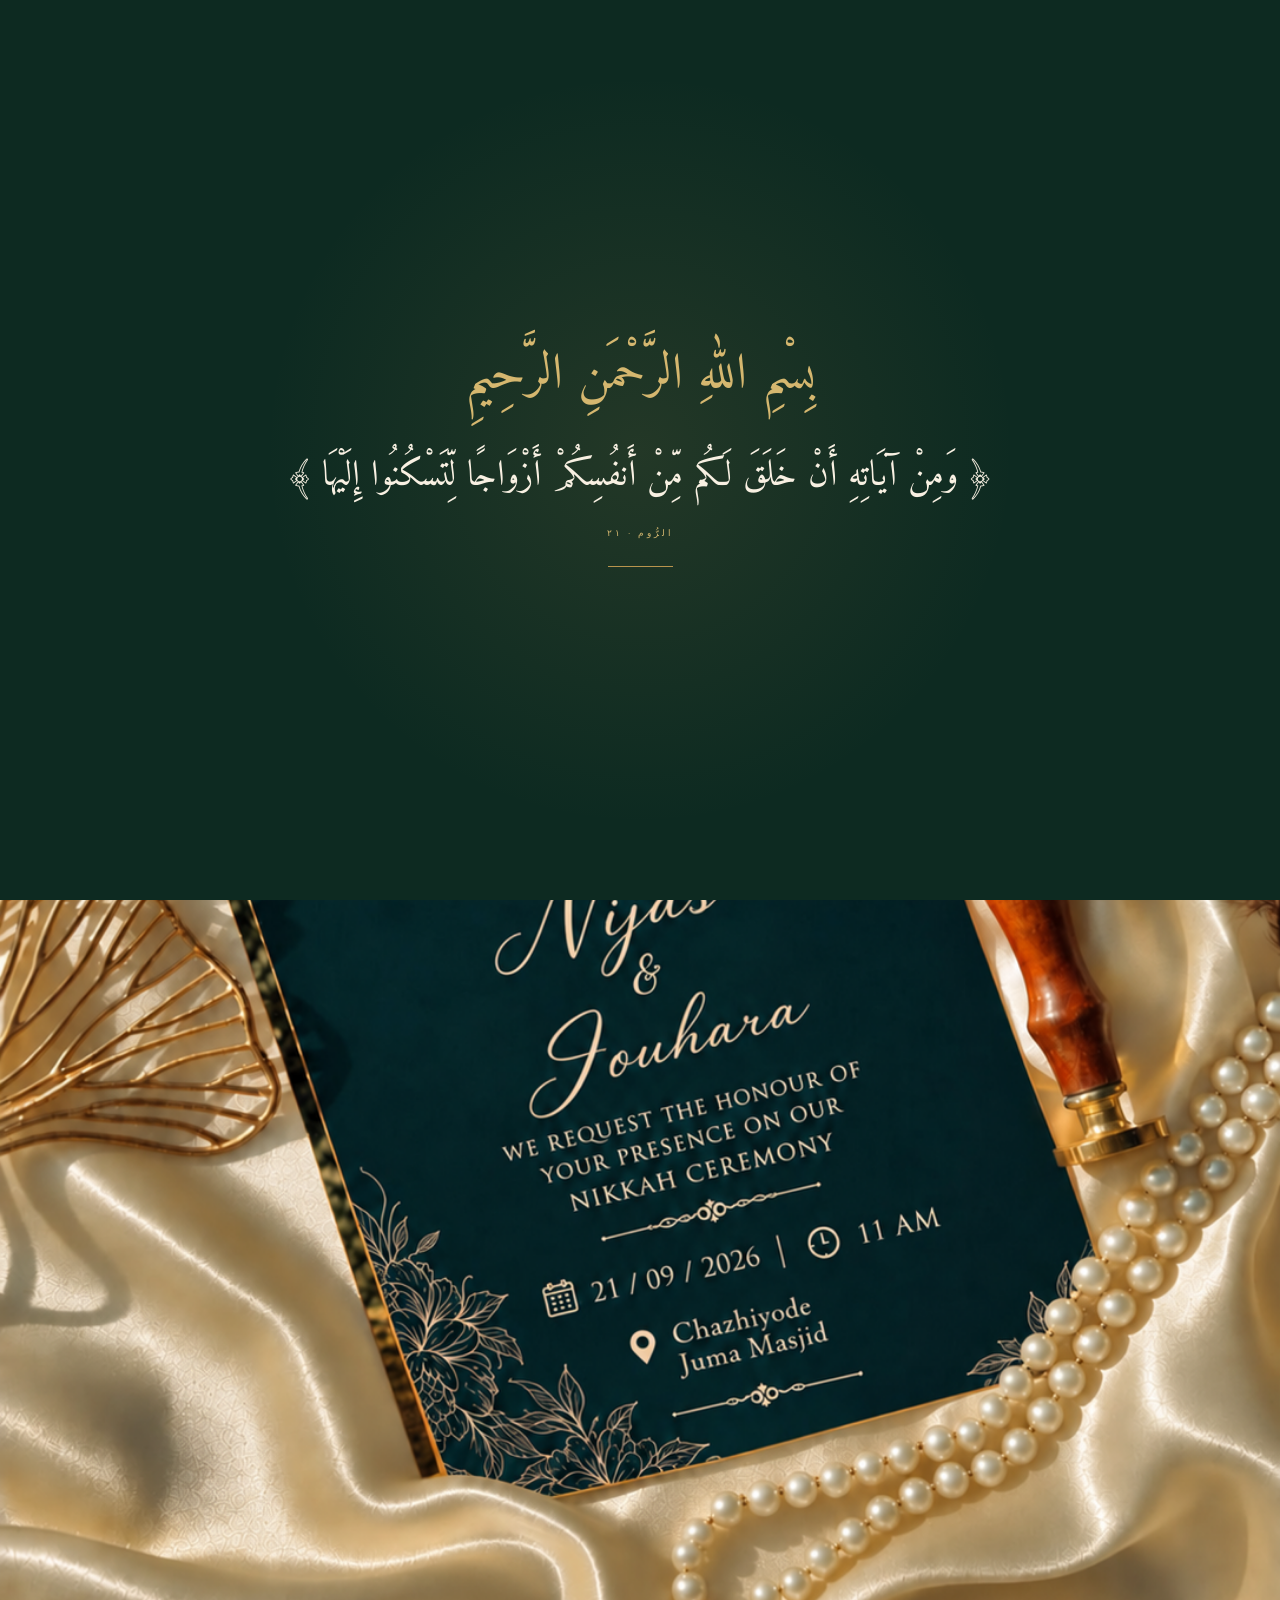
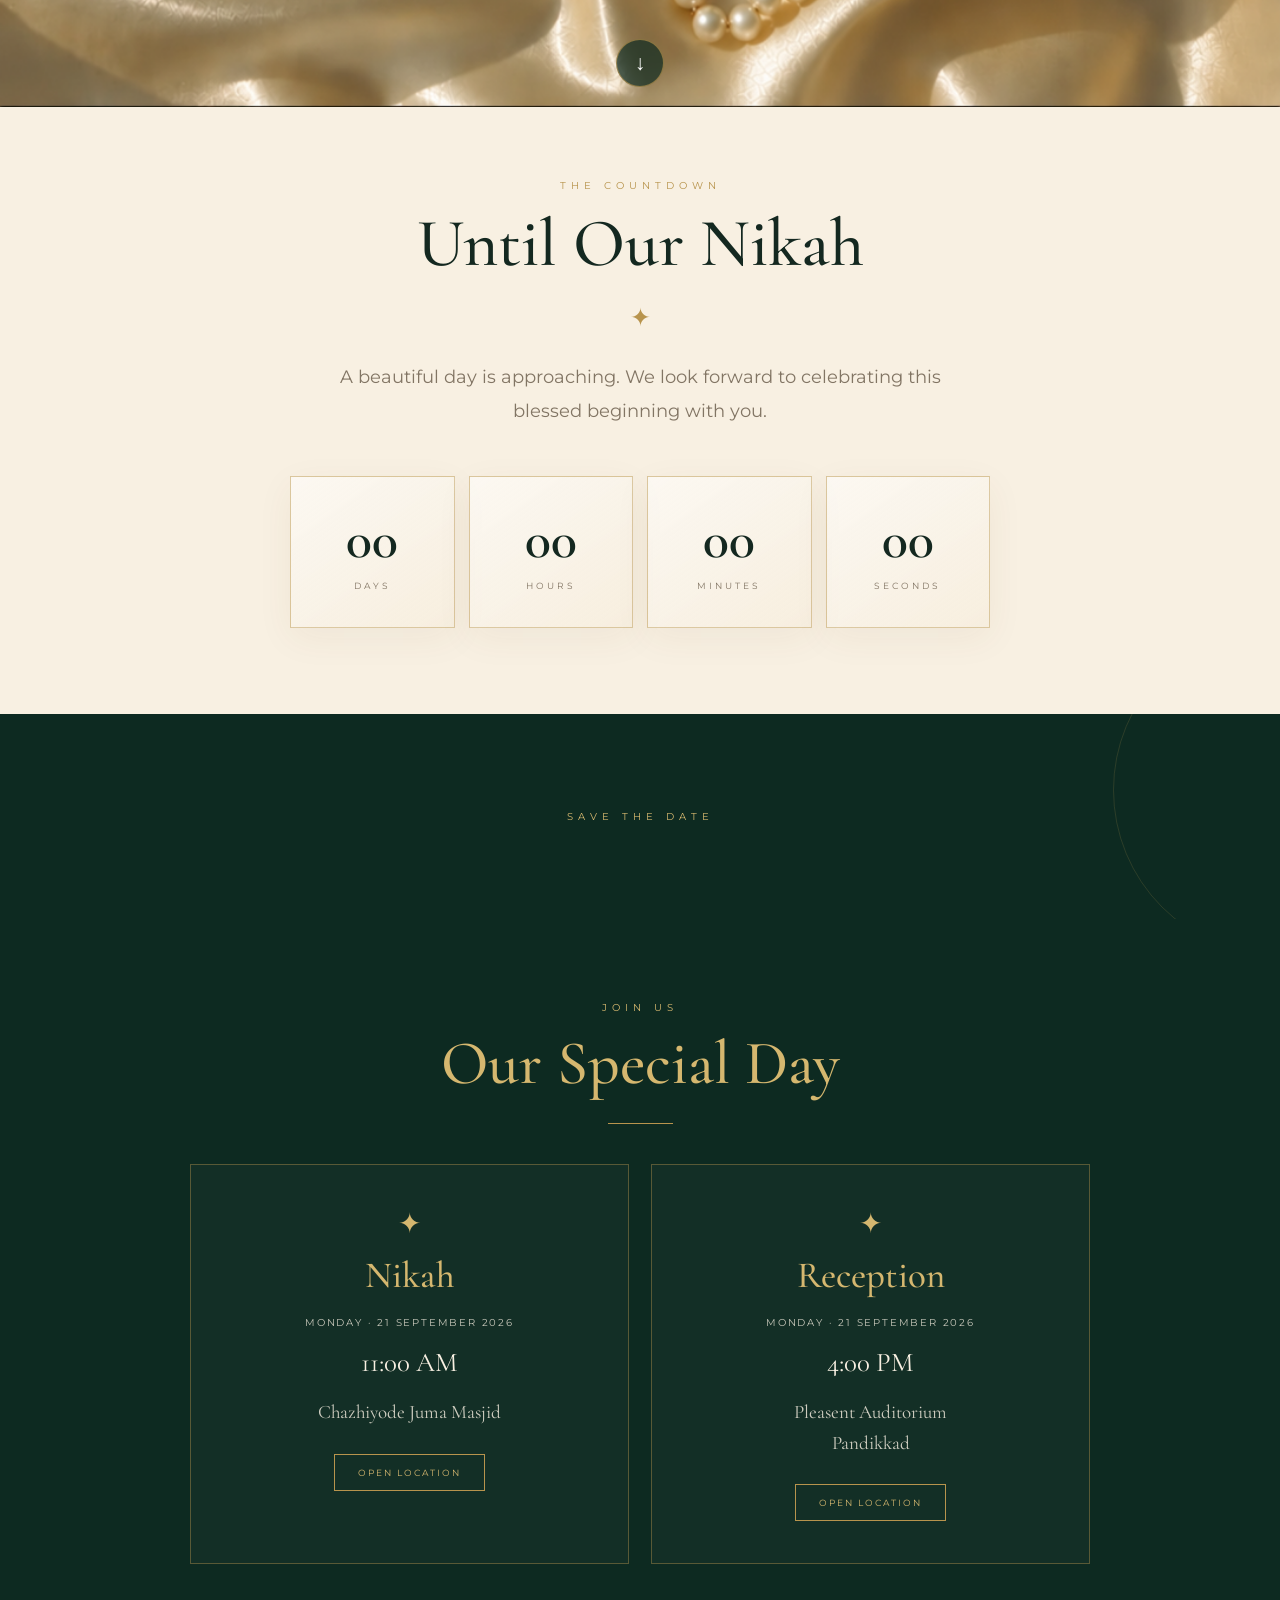
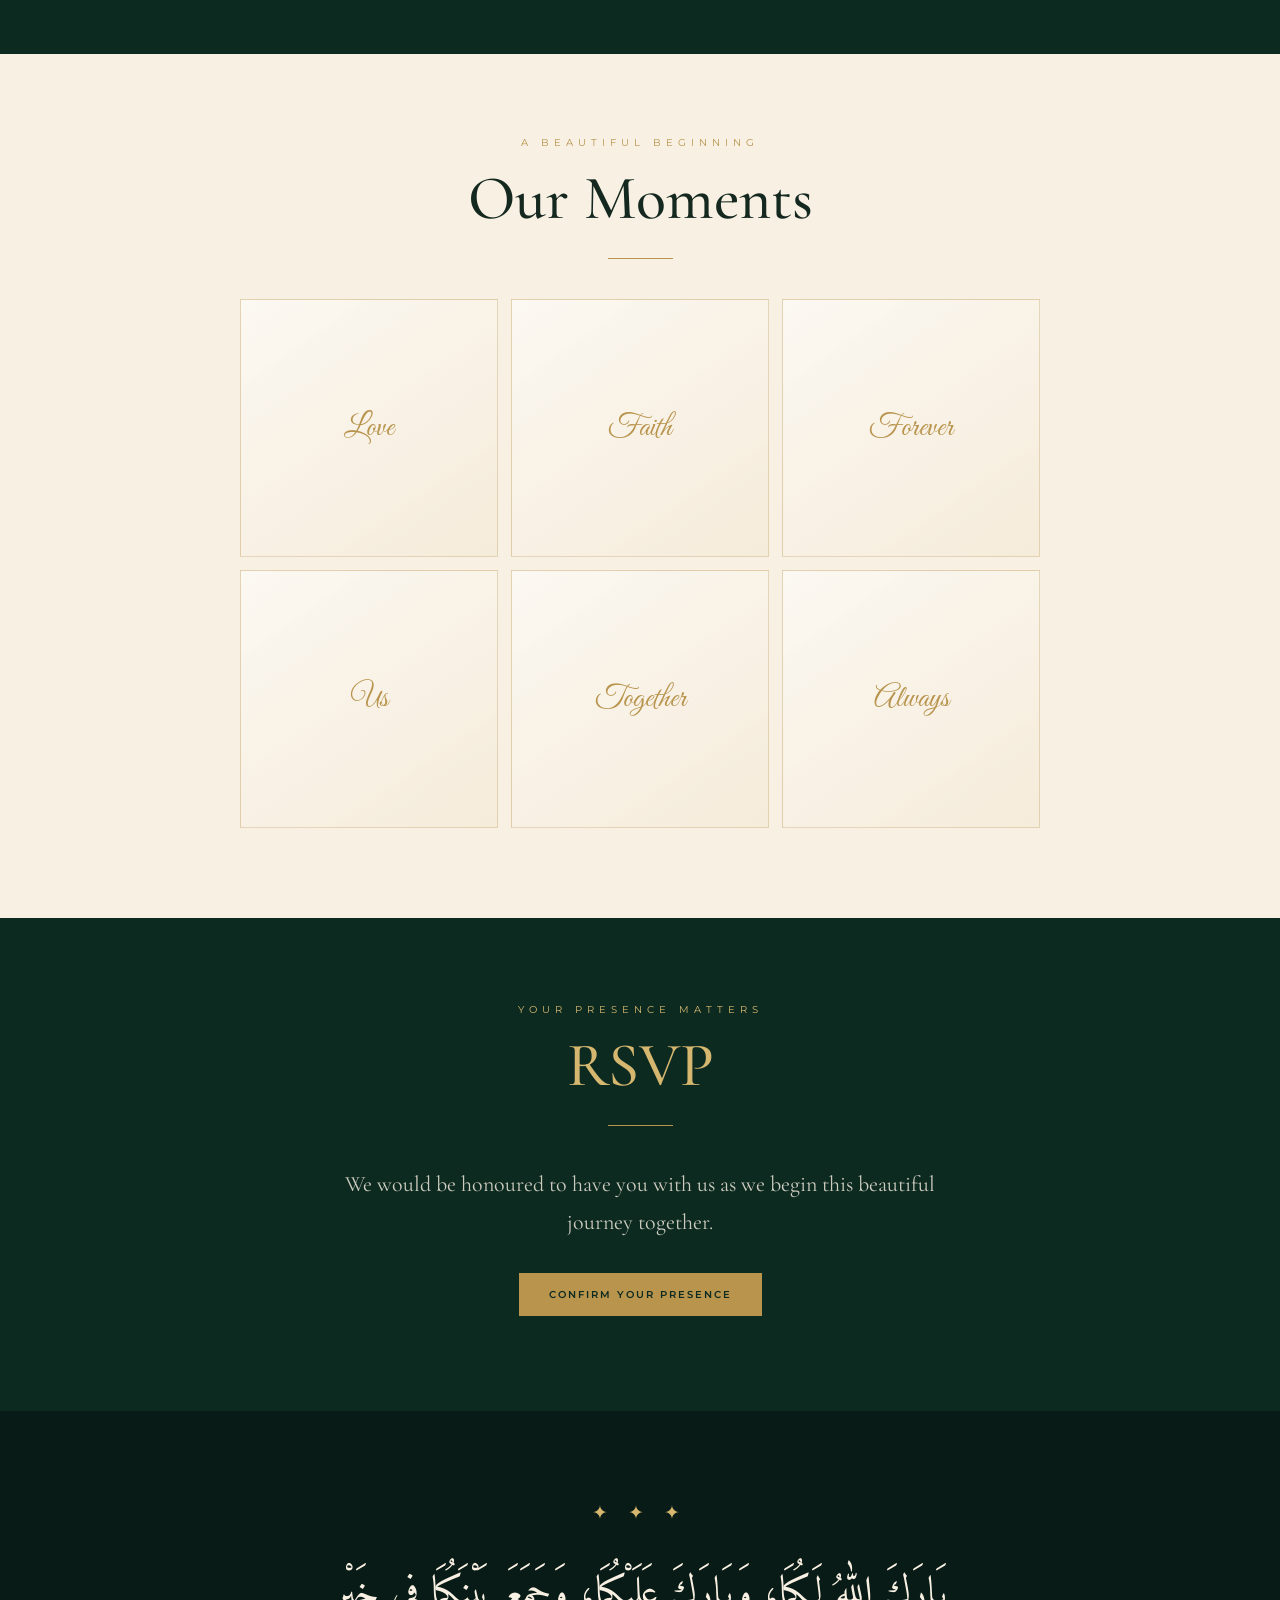
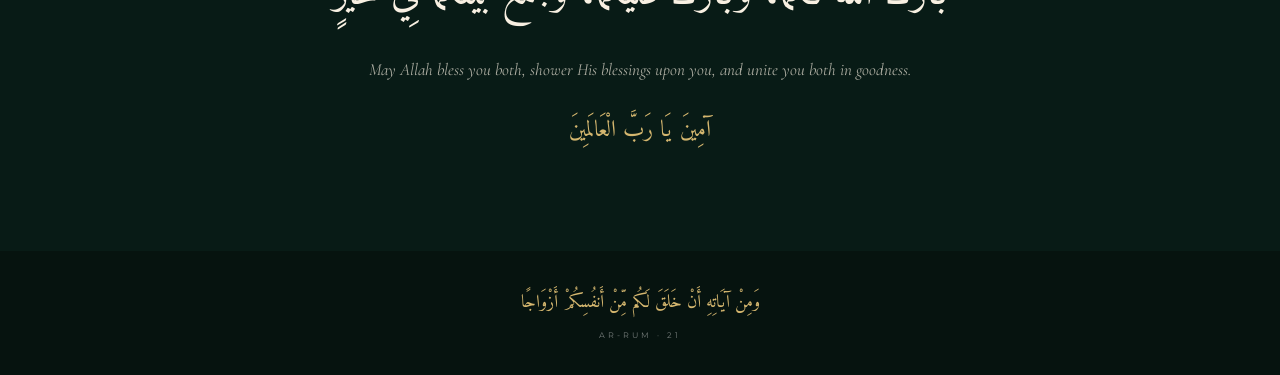
==== index.html @ ffdf39e0 "Decrease minimum width of button in index.html" ====
<!DOCTYPE html>
<html lang="en">
<head>

<meta charset="UTF-8">

<meta name="viewport"
      content="width=device-width, initial-scale=1.0">

<title>Asif Nijas Faizy & Jouhara Fathima</title>

<meta name="theme-color" content="#0d241d">

<link rel="preconnect"
      href="https://fonts.googleapis.com">

<link rel="preconnect"
      href="https://fonts.gstatic.com"
      crossorigin>

<link href="https://fonts.googleapis.com/css2?family=Amiri:wght@400;700&family=Cormorant+Garamond:wght@400;500;600;700&family=Great+Vibes&family=Montserrat:wght@400;500;600&display=swap"
      rel="stylesheet">


<style>

/* =====================================================
   ROOT
===================================================== */

:root{

    --green:#0d2a21;
    --green-dark:#081b16;
    --green-soft:#12352b;

    --cream:#f8f0e2;
    --cream-light:#fbf6ec;

    --gold:#b8944d;
    --gold-light:#d5b76f;
    --gold-pale:#e2cf9e;

    --dark-text:#142820;
    --soft-text:#827564;

}


/* =====================================================
   RESET
===================================================== */

*{
    margin:0;
    padding:0;
    box-sizing:border-box;
}

html{
    scroll-behavior:smooth;
}

body{

    margin:0;

    background:var(--cream);

    color:var(--dark-text);

    font-family:
        "Cormorant Garamond",
        serif;

    overflow-x:hidden;

}


/* =====================================================
   OPENING SCREEN
===================================================== */

.opening{

    position:fixed;

    inset:0;

    z-index:9999;

    display:flex;

    align-items:center;

    justify-content:center;

    text-align:center;

    padding:25px;

    background:

        radial-gradient(
            circle at center,
            rgba(184,148,77,.13),
            transparent 48%
        ),

        var(--green);

    transition:

        opacity 1s ease,
        visibility 1s ease;

}

.opening.hide{

    opacity:0;

    visibility:hidden;

    pointer-events:none;

}

.opening-content{

    width:100%;

    max-width:760px;

    animation:
        openingFade 1.6s ease;

}

.bismillah{

    font-family:"Amiri",serif;

    font-size:
        clamp(27px,7vw,50px);

    line-height:1.7;

    color:var(--gold-light);

    margin-bottom:22px;

    direction:rtl;

}

.opening-ayah{

    font-family:"Amiri",serif;

    font-size:
        clamp(20px,5.2vw,36px);

    line-height:2;

    color:var(--cream);

    direction:rtl;

}

.opening-reference{

    margin-top:14px;

    color:var(--gold-light);

    font-family:"Montserrat",sans-serif;

    font-size:9px;

    letter-spacing:3px;

}

.opening-line{

    width:65px;

    height:1px;

    background:var(--gold);

    margin:28px auto 0;

}

@keyframes openingFade{

    from{

        opacity:0;

        transform:translateY(18px);

    }

    to{

        opacity:1;

        transform:translateY(0);

    }

}


/* =====================================================
   MUSIC BUTTON
===================================================== */

.music-btn{

    position:fixed;

    top:18px;

    right:18px;

    width:52px;

    height:52px;

    border-radius:50%;

    border:

        1px solid
        rgba(184,148,77,.8);

    background:

        rgba(13,42,33,.96);

    color:var(--gold-light);

    z-index:9998;

    font-size:21px;

    cursor:pointer;

    box-shadow:

        0 5px 25px
        rgba(0,0,0,.22);

    backdrop-filter:blur(10px);

    transition:.25s;

}

.music-btn:active{

    transform:scale(.92);

}


/* =====================================================
   HERO
===================================================== */

.hero{

    position:relative;

    width:100%;

    height:auto;

    min-height:0;

    overflow:hidden;

    background:var(--cream);

    line-height:0;

}

.hero-image{

    display:block;

    width:100%;

    height:auto;

    max-width:none;

    object-fit:contain;

    object-position:center;

    margin:0;

    padding:0;

}

.hero-scroll{

    position:absolute;

    left:50%;

    bottom:20px;

    transform:
        translateX(-50%);

    width:48px;

    height:48px;

    border-radius:50%;

    border:
        1px solid
        rgba(184,148,77,.65);

    background:
        rgba(13,42,33,.70);

    color:#fff;

    font-size:21px;

    cursor:pointer;

    z-index:10;

    animation:
        scrollBounce 1.8s infinite;

}

@keyframes scrollBounce{

    0%,100%{

        transform:
            translate(-50%,0);

    }

    50%{

        transform:
            translate(-50%,8px);

    }

}


/* =====================================================
   COMMON SECTION
===================================================== */

.section{

    position:relative;

    text-align:center;

}

.section-inner{

    width:100%;

    max-width:900px;

    margin:auto;

}


/* =====================================================
   COUNTDOWN
===================================================== */

.countdown-section{

    background:var(--cream);

    color:var(--dark-text);

    padding:

        72px 22px
        86px;

}

.countdown-intro{

    max-width:700px;

    margin:auto;

}

.countdown-label{

    font-family:"Montserrat",sans-serif;

    font-size:10px;

    letter-spacing:5px;

    color:var(--gold);

    text-transform:uppercase;

    margin-bottom:18px;

}

.countdown-title{

    font-family:
        "Cormorant Garamond",
        serif;

    font-size:
        clamp(43px,10vw,68px);

    line-height:1;

    font-weight:500;

    color:var(--dark-text);

    margin-bottom:25px;

}

.small-ornament{

    color:var(--gold);

    font-size:25px;

    margin-bottom:27px;

}

.countdown-description{

    max-width:650px;

    margin:

        0 auto 48px;

    color:var(--soft-text);

    font-family:
        "Montserrat",
        sans-serif;

    font-size:
        clamp(14px,3.8vw,18px);

    line-height:1.9;

}


/* =====================================================
   COUNTDOWN BOXES
===================================================== */

.countdown{

    display:grid;

    grid-template-columns:
        repeat(4,1fr);

    gap:14px;

    max-width:720px;

    margin:auto;

}

.time-box{

    min-height:152px;

    display:flex;

    flex-direction:column;

    justify-content:center;

    align-items:center;

    border:
        1px solid
        rgba(184,148,77,.48);

    background:

        linear-gradient(
            145deg,
            rgba(255,255,255,.55),
            rgba(245,235,216,.35)
        );

    box-shadow:

        0 10px 35px
        rgba(95,73,40,.06);

}

.time-number{

    font-family:
        "Cormorant Garamond",
        serif;

    font-size:
        clamp(36px,8vw,54px);

    line-height:1;

    font-weight:600;

    color:var(--dark-text);

}

.time-label{

    margin-top:13px;

    font-family:"Montserrat",sans-serif;

    font-size:9px;

    letter-spacing:3px;

    color:var(--soft-text);

    text-transform:uppercase;

}


/* =====================================================
   SAVE THE DATE TRANSITION
===================================================== */

.save-date{

    min-height:205px;

    padding:75px 25px;

    display:flex;

    align-items:center;

    justify-content:center;

    background:var(--green);

    color:var(--cream);

    position:relative;

    overflow:hidden;

}

.save-date::after{

    content:"";

    position:absolute;

    width:330px;

    height:330px;

    border-radius:50%;

    border:
        1px solid
        rgba(184,148,77,.18);

    right:-165px;

    top:-90px;

}

.save-date-content{

    position:relative;

    z-index:2;

}

.save-date-label{

    font-family:"Montserrat",sans-serif;

    font-size:10px;

    letter-spacing:5px;

    color:var(--gold-light);

}


/* =====================================================
   EVENTS
===================================================== */

.events-section{

    background:var(--green);

    color:var(--cream);

    padding:

        82px 20px
        90px;

}

.section-label{

    font-family:"Montserrat",sans-serif;

    font-size:10px;

    letter-spacing:5px;

    color:var(--gold-light);

    text-transform:uppercase;

    margin-bottom:16px;

}

.section-title{

    font-family:
        "Cormorant Garamond",
        serif;

    font-size:
        clamp(40px,9vw,62px);

    font-weight:500;

    color:var(--gold-light);

    line-height:1.1;

}

.gold-line{

    width:65px;

    height:1px;

    background:var(--gold);

    margin:

        25px auto
        40px;

}


/* =====================================================
   EVENT GRID
===================================================== */

.events{

    display:grid;

    grid-template-columns:
        repeat(2,1fr);

    gap:22px;

    max-width:900px;

    margin:auto;

}

.event-card{

    padding:

        42px 25px;

    border:
        1px solid
        rgba(184,148,77,.42);

    background:
        rgba(255,255,255,.025);

}

.event-symbol{

    color:var(--gold-light);

    font-size:28px;

    margin-bottom:12px;

}

.event-title{

    font-family:
        "Cormorant Garamond",
        serif;

    font-size:37px;

    font-weight:500;

    color:var(--gold-light);

    margin-bottom:18px;

}

.event-date{

    font-family:"Montserrat",sans-serif;

    font-size:10px;

    letter-spacing:1.8px;

    text-transform:uppercase;

    color:var(--cream);

    opacity:.78;

    margin-bottom:17px;

}

.event-time{

    font-size:27px;

    margin-bottom:18px;

    color:var(--cream);

}

.event-place{

    font-size:19px;

    line-height:1.6;

    color:var(--cream);

    opacity:.82;

}

.map-btn{

    display:inline-block;

    margin-top:26px;

    padding:

        12px 23px;

    border:
        1px solid
        var(--gold);

    color:var(--gold-light);

    text-decoration:none;

    font-family:"Montserrat",sans-serif;

    font-size:9px;

    letter-spacing:2px;

    text-transform:uppercase;

    transition:.3s;

}

.map-btn:hover{

    background:var(--gold);

    color:var(--green);

}


/* =====================================================
   MOMENTS
===================================================== */

.moments-section{

    background:var(--cream);

    color:var(--dark-text);

    padding:

        82px 20px
        90px;

}

.moments-section .section-label{

    color:var(--gold);

}

.moments-section .section-title{

    color:var(--dark-text);

}

.moment-grid{

    display:grid;

    grid-template-columns:
        repeat(3,1fr);

    gap:13px;

    max-width:800px;

    margin:auto;

}

.moment{

    aspect-ratio:1/1;

    display:flex;

    align-items:center;

    justify-content:center;

    border:
        1px solid
        rgba(184,148,77,.35);

    background:

        linear-gradient(
            145deg,
            rgba(255,255,255,.55),
            rgba(239,224,199,.3)
        );

}

.moment span{

    font-family:
        "Great Vibes",
        cursive;

    font-size:31px;

    color:var(--gold);

}


/* =====================================================
   RSVP
===================================================== */

.rsvp-section{

    background:var(--green);

    color:var(--cream);

    padding:

        85px 20px
        95px;

}

.rsvp-text{

    max-width:650px;

    margin:

        0 auto 32px;

    font-size:22px;

    line-height:1.7;

    opacity:.82;

}

.whatsapp-btn{

    display:inline-block;

    padding:

        15px 30px;

    background:var(--gold);

    color:var(--green);

    text-decoration:none;

    font-family:"Montserrat",sans-serif;

    font-size:10px;

    font-weight:600;

    letter-spacing:2px;

    text-transform:uppercase;

    transition:.3s;

}

.whatsapp-btn:hover{

    background:var(--gold-light);

}


/* =====================================================
   FINAL DUA
===================================================== */

.dua-section{

    background:var(--green-dark);

    padding:

        90px 20px
        100px;

    text-align:center;

    color:var(--cream);

}

.dua-ornament{

    color:var(--gold-light);

    font-size:19px;

    letter-spacing:8px;

    margin-bottom:30px;

}

.dua{

    max-width:900px;

    margin:auto;

    direction:rtl;

    font-family:"Amiri",serif;

    font-size:
        clamp(24px,6vw,40px);

    line-height:2;

    color:var(--cream);

}

.dua-meaning{

    max-width:650px;

    margin:

        22px auto 0;

    font-size:17px;

    line-height:1.7;

    opacity:.68;

    font-style:italic;

}

.amin{

    margin-top:25px;

    direction:rtl;

    font-family:"Amiri",serif;

    font-size:23px;

    color:var(--gold-light);

}


/* =====================================================
   FOOTER
===================================================== */

footer{

    background:#06130f;

    padding:35px 20px;

    text-align:center;

}

.footer-ayah{

    direction:rtl;

    font-family:"Amiri",serif;

    font-size:18px;

    line-height:1.9;

    color:var(--gold-light);

}

.footer-reference{

    margin-top:10px;

    font-family:"Montserrat",sans-serif;

    font-size:8px;

    letter-spacing:3px;

    color:rgba(255,255,255,.45);

}


/* =====================================================
   REVEAL
===================================================== */

.reveal{

    opacity:0;

    transform:
        translateY(25px);

    transition:

        opacity .9s ease,
        transform .9s ease;

}

.reveal.show{

    opacity:1;

    transform:
        translateY(0);

}



/* SETTINGS PANEL */
.settings-open-btn{position:fixed;right:18px;bottom:22px;width:58px;height:58px;border-radius:50%;border:1px solid var(--gold-light);background:var(--gold);color:var(--green-dark);z-index:9997;font-size:25px;cursor:pointer;box-shadow:0 8px 30px rgba(0,0,0,.28);transition:.25s ease}.settings-open-btn:active{transform:scale(.92)}
.settings-backdrop{position:fixed;inset:0;z-index:9990;background:rgba(0,0,0,.48);opacity:0;visibility:hidden;transition:.35s ease;backdrop-filter:blur(3px)}.settings-backdrop.show{opacity:1;visibility:visible}
.settings-panel{position:fixed;left:50%;bottom:20px;transform:translate(-50%,30px);width:min(520px,calc(100% - 28px));max-height:calc(100vh - 40px);overflow:auto;z-index:9996;padding:28px 24px 22px;border:1px solid rgba(184,148,77,.65);border-radius:28px;background:rgba(18,24,21,.96);color:var(--cream);box-shadow:0 20px 70px rgba(0,0,0,.42);opacity:0;visibility:hidden;transition:.35s ease;backdrop-filter:blur(18px)}.settings-panel.show{opacity:1;visibility:visible;transform:translate(-50%,0)}
.settings-top{display:flex;align-items:center;justify-content:space-between;margin-bottom:22px}.settings-heading{font-family:"Cormorant Garamond",serif;font-size:30px;color:var(--gold-light)}.settings-close{width:38px;height:38px;border-radius:50%;border:1px solid rgba(184,148,77,.55);background:transparent;color:var(--gold-light);font-size:22px;cursor:pointer}.settings-group{margin-top:20px}.settings-label{display:flex;align-items:center;gap:9px;font-family:"Montserrat",sans-serif;font-size:10px;letter-spacing:3px;text-transform:uppercase;color:var(--gold-light);margin-bottom:12px}.settings-options{display:grid;grid-template-columns:repeat(3,1fr);gap:9px}.settings-option{min-height:48px;border:1px solid rgba(255,255,255,.17);border-radius:14px;background:rgba(255,255,255,.045);color:var(--cream);font-family:"Montserrat",sans-serif;font-size:11px;cursor:pointer;transition:.25s ease}.settings-option.active{background:var(--gold);color:var(--green-dark);border-color:var(--gold-light)}.music-row{display:flex;align-items:center;gap:12px}.music-control{width:52px;height:48px;flex:0 0 52px;border:1px solid rgba(184,148,77,.65);border-radius:14px;background:var(--gold);color:var(--green-dark);font-size:18px;cursor:pointer}.volume-control{width:100%;accent-color:var(--gold)}.settings-footer{margin-top:23px;padding-top:18px;border-top:1px solid rgba(184,148,77,.25);text-align:center;color:var(--gold-pale);font-family:"Montserrat",sans-serif;font-size:9px;letter-spacing:2.5px}.settings-footer span{font-size:15px;margin-right:6px}
/* TOUCH BAARAKALLAH */
/* TOUCH BAARAKALLAH */
.touch-blessing{
    position:fixed;
    left:50%;
    top:50%;
    z-index:10000;
    pointer-events:none;

    display:flex;
    align-items:center;
    justify-content:center;
    gap:5px;

    min-width:120px;
    height:40px;
    padding:0 18px;

    border:1px solid rgba(184,148,77,.65);
    border-radius:40px;

    background:rgba(45,45,43,.88);

    color:#eee8d8;

    font-family:"Cormorant Garamond",serif;
    font-size:clamp(12px,3vw,17px);
    font-weight:500;
    font-style:italic;
    letter-spacing:.2px;
    line-height:1;

    box-shadow:
        0 8px 28px rgba(0,0,0,.28),
        inset 0 1px 0 rgba(255,255,255,.06),
        0 0 12px rgba(213,183,111,.10);

    text-shadow:
        0 0 7px rgba(213,183,111,.28),
        0 0 18px rgba(213,183,111,.12);

    opacity:0;
    transform:translate(-50%,-50%) scale(.88);
    white-space:nowrap;
}

.touch-blessing.show{
    animation:baarakallahElegant 1.65s ease-out forwards;
}

@keyframes baarakallahElegant{

    0%{
        opacity:0;
        transform:translate(-50%,-50%) scale(.88);
    }

    15%{
        opacity:1;
        transform:translate(-50%,-50%) scale(1);
    }

    70%{
        opacity:1;
        transform:translate(-50%,-51%) scale(1);
    }

    100%{
        opacity:0;
        transform:translate(-50%,-54%) scale(1.015);
    }
}


/* Reference-style floating hearts and sparkles */
.touch-heart{
    position:fixed;
    z-index:9999;
    pointer-events:none;

    font-family:Georgia,serif;
    font-weight:normal;

    opacity:0;

    animation:touchHeartFloat 1.5s ease-out forwards;
}

.touch-heart.gold{
    color:#d6b76f;
    text-shadow:0 0 8px rgba(213,183,111,.30);
}

.touch-heart.green{
    color:#6fae9b;
    text-shadow:0 0 8px rgba(111,174,155,.25);
}

.touch-heart.heart{
    font-size:23px;
}

.touch-heart.sparkle{
    font-size:20px;
}

.touch-heart.small{
    font-size:14px;
}

@keyframes touchHeartFloat{

    0%{
        opacity:0;
        transform:
            translate(-50%,-50%)
            scale(.45)
            rotate(0deg);
    }

    18%{
        opacity:.95;
        transform:
            translate(-50%,-50%)
            scale(1);
    }

    65%{
        opacity:.85;
    }

    100%{
        opacity:0;
        transform:
            translate(
                calc(-50% + var(--drift-x)),
                calc(-50% + var(--drift-y))
            )
            scale(.82)
            rotate(var(--rotate));
    }
}
/* =====================================================
   MOBILE
===================================================== */

@media(max-width:650px){

    .countdown-section{

        padding:

            58px 18px
            68px;

    }

    .countdown-description{

        margin-bottom:38px;

    }

    .countdown{

        grid-template-columns:
            repeat(2,1fr);

        gap:12px;

        max-width:420px;

    }

    .time-box{

        min-height:135px;

    }

    .save-date{

        min-height:180px;

        padding:60px 20px;

    }

    .events{

        grid-template-columns:1fr;

        max-width:500px;

    }

    .event-card{

        padding:35px 18px;

    }

    .moment-grid{

        grid-template-columns:
            repeat(2,1fr);

    }

}


/* =====================================================
   VERY SMALL SCREEN
===================================================== */

@media(max-width:370px){

    .countdown{

        gap:8px;

    }

    .time-box{

        min-height:125px;

    }

    .time-number{

        font-size:38px;

    }

    .time-label{

        font-size:8px;

        letter-spacing:2px;

    }

}


/* =====================================================
   REDUCED MOTION
===================================================== */

@media(prefers-reduced-motion:reduce){

    *{

        animation-duration:.01ms !important;

        animation-iteration-count:1 !important;

        scroll-behavior:auto !important;

        transition-duration:.01ms !important;

    }

}

</style>

</head>


<body>


<!-- =====================================================
     OPENING
===================================================== -->

<div class="opening" id="opening">

    <div class="opening-content">

        <div class="bismillah">

            بِسْمِ اللهِ الرَّحْمَنِ الرَّحِيمِ

        </div>


        <div class="opening-ayah">

            ﴿ وَمِنْ آيَاتِهِ أَنْ خَلَقَ لَكُم مِّنْ أَنفُسِكُمْ
            أَزْوَاجًا لِّتَسْكُنُوا إِلَيْهَا ﴾

        </div>


        <div class="opening-reference">

            الرُّوم · ٢١

        </div>


        <div class="opening-line"></div>

    </div>

</div>


<!-- =====================================================
     MUSIC
===================================================== -->

<audio
    id="weddingMusic"
    loop
    preload="auto">

    <source
        src="weddingmusic.mp3"
        type="audio/mpeg">

</audio>


<button
    class="music-btn"
    id="musicBtn"
    aria-label="Music">

    ♪

</button>


<!-- =====================================================
     HERO
===================================================== -->

<section
    class="hero"
    id="home">

    <img
        class="hero-image"
        src="weddinghero.webp"
        alt="Wedding Invitation"
        loading="eager"
        decoding="async"
    >


    <button
        class="hero-scroll"
        id="heroScroll"
        aria-label="Scroll down">

        ↓

    </button>

</section>


<!-- =====================================================
     COUNTDOWN
===================================================== -->

<section
    class="section countdown-section">

    <div class="section-inner countdown-intro reveal">


        <div class="countdown-label" data-i18n="countdownLabel">

            THE COUNTDOWN

        </div>


        <h1 class="countdown-title" data-i18n="countdownTitle">

            Until Our Nikah

        </h1>


        <div class="small-ornament">

            ✦

        </div>


        <p class="countdown-description" data-i18n="countdownDescription">

            A beautiful day is approaching.
            We look forward to celebrating this
            blessed beginning with you.

        </p>


        <div class="countdown">


            <div class="time-box">

                <span
                    class="time-number"
                    id="days">

                    00

                </span>

                <span class="time-label">

                    Days

                </span>

            </div>


            <div class="time-box">

                <span
                    class="time-number"
                    id="hours">

                    00

                </span>

                <span class="time-label">

                    Hours

                </span>

            </div>


            <div class="time-box">

                <span
                    class="time-number"
                    id="minutes">

                    00

                </span>

                <span class="time-label">

                    Minutes

                </span>

            </div>


            <div class="time-box">

                <span
                    class="time-number"
                    id="seconds">

                    00

                </span>

                <span class="time-label">

                    Seconds

                </span>

            </div>


        </div>

    </div>

</section>


<!-- =====================================================
     SAVE THE DATE
===================================================== -->

<section class="save-date">

    <div class="save-date-content reveal">

        <div class="save-date-label">

            SAVE THE DATE

        </div>

    </div>

</section>


<!-- =====================================================
     EVENTS
===================================================== -->

<section
    class="section events-section">

    <div class="section-inner">


        <div class="reveal">

            <div class="section-label" data-i18n="joinUs">

                JOIN US

            </div>


            <h2 class="section-title" data-i18n="specialDay">

                Our Special Day

            </h2>


            <div class="gold-line"></div>

        </div>


        <div class="events">


            <!-- NIKAH -->

            <div class="event-card reveal">

                <div class="event-symbol">

                    ✦

                </div>


                <h3 class="event-title" data-i18n="nikah">

                    Nikah

                </h3>


                <div class="event-date" data-i18n="eventDate">

                    Monday · 21 September 2026

                </div>


                <div class="event-time" data-i18n="nikahTime">

                    11:00 AM

                </div>


                <div class="event-place" data-i18n="nikahPlace">

                    Chazhiyode Juma Masjid

                </div>


                <a
                    class="map-btn"
                    href="https://maps.app.goo.gl/yzJwYugfeQbWYxUu7?g_st=ac"
                    target="_blank"
                    rel="noopener">

                    <span data-i18n="openLocation">Open Location</span>

                </a>

            </div>


            <!-- RECEPTION -->

            <div class="event-card reveal">

                <div class="event-symbol">

                    ✦

                </div>


                <h3 class="event-title" data-i18n="reception">

                    Reception

                </h3>


                <div class="event-date" data-i18n="eventDate">

                    Monday · 21 September 2026

                </div>


                <div class="event-time" data-i18n="receptionTime">

                    4:00 PM

                </div>


                <div class="event-place" data-i18n="receptionPlace">

                    Pleasent Auditorium<br>
                    Pandikkad

                </div>


                <a
                    class="map-btn"
                    href="https://www.google.com/maps/search/?api=1&query=Pleasent%20Auditorium%20Pandikkad"
                    target="_blank"
                    rel="noopener">

                    <span data-i18n="openLocation">Open Location</span>

                </a>

            </div>


        </div>

    </div>

</section>


<!-- =====================================================
     OUR MOMENTS
===================================================== -->

<section
    class="section moments-section">

    <div class="section-inner moments-content reveal">


        <div class="section-label" data-i18n="beautifulBeginning">

            A BEAUTIFUL BEGINNING

        </div>


        <h2 class="section-title" data-i18n="ourMoments">

            Our Moments

        </h2>


        <div class="gold-line"></div>


        <div class="moment-grid">


            <div class="moment">

                <span>

                    Love

                </span>

            </div>


            <div class="moment">

                <span>

                    Faith

                </span>

            </div>


            <div class="moment">

                <span>

                    Forever

                </span>

            </div>


            <div class="moment">

                <span>

                    Us

                </span>

            </div>


            <div class="moment">

                <span>

                    Together

                </span>

            </div>


            <div class="moment">

                <span>

                    Always

                </span>

            </div>


        </div>

    </div>

</section>


<!-- =====================================================
     RSVP
===================================================== -->

<section
    class="section rsvp-section">

    <div class="section-inner rsvp-content reveal">


        <div class="section-label" data-i18n="presenceMatters">

            YOUR PRESENCE MATTERS

        </div>


        <h2 class="section-title">

            RSVP

        </h2>


        <div class="gold-line"></div>


        <p class="rsvp-text">

            We would be honoured to have you with us
            as we begin this beautiful journey together.

        </p>


        <a
            class="whatsapp-btn"
            href="https://wa.me/919745556452?text=Assalamu%20Alaikum%2C%20I%20would%20like%20to%20confirm%20my%20presence%20at%20the%20Nikah%20of%20Asif%20Nijas%20Faizy%20%26%20Jouhara%20Fathima."
            target="_blank"
            rel="noopener">

            <span data-i18n="confirmPresence">Confirm Your Presence</span>

        </a>


    </div>

</section>


<!-- =====================================================
     FINAL DUA
===================================================== -->

<section
    class="dua-section">

    <div class="dua-ornament">

        ✦ ✦ ✦

    </div>


    <div class="reveal">


        <div class="dua">

            بَارَكَ اللهُ لَكُمَا، وَبَارَكَ عَلَيْكُمَا،
            وَجَمَعَ بَيْنَكُمَا فِي خَيْرٍ

        </div>


        <div class="dua-meaning">

            May Allah bless you both, shower His blessings
            upon you, and unite you both in goodness.

        </div>


        <div class="amin">

            آمِينَ يَا رَبَّ الْعَالَمِينَ

        </div>


    </div>

</section>


<!-- =====================================================
     FOOTER
===================================================== -->

<footer>

    <div class="footer-ayah">

        وَمِنْ آيَاتِهِ أَنْ خَلَقَ لَكُم مِّنْ أَنفُسِكُمْ أَزْوَاجًا

    </div>


    <div class="footer-reference">

        AR-RUM · 21

    </div>

</footer>




<!-- SETTINGS -->
<button class="settings-open-btn" id="settingsOpen" aria-label="Open settings">✦</button>
<div class="settings-backdrop" id="settingsBackdrop"></div>
<div class="settings-panel" id="settingsPanel">
  <div class="settings-top"><div class="settings-heading" id="settingsHeading">Settings</div><button class="settings-close" id="settingsClose" aria-label="Close settings">×</button></div>
  <div class="settings-group"><div class="settings-label"><span>◎</span><span id="languageLabel">Language</span></div><div class="settings-options"><button class="settings-option active" data-language="en">EN</button><button class="settings-option" data-language="ml">മലയാളം</button><button class="settings-option" data-language="ar">عربي</button></div></div>
  <div class="settings-group"><div class="settings-label"><span>◐</span><span id="themeLabel">Theme</span></div><div class="settings-options"><button class="settings-option active" data-theme="system">◉<br>System</button><button class="settings-option" data-theme="light">☼<br>Light</button><button class="settings-option" data-theme="dark">☾<br>Dark</button></div></div>
  <div class="settings-group"><div class="settings-label"><span>♫</span><span id="musicLabel">Music</span></div><div class="music-row"><button class="music-control" id="panelMusicBtn">▶</button><input class="volume-control" id="volumeControl" type="range" min="0" max="1" step="0.01" value="0.55"></div></div>
  <div class="settings-footer"><span>♡</span><span id="madeWithLove">MADE WITH LOVE</span></div>
</div>
<div class="touch-blessing" id="touchBlessing">
    <span>♡</span>
    <span>Barakallah!</span>
</div>
<script>

/* =====================================================
   OPENING
===================================================== */

const opening =
    document.getElementById("opening");


function closeOpening(){

    if(opening){

        opening.classList.add("hide");

    }

}


/*
   Opening automatically disappears
   after 3 seconds.
*/

setTimeout(
    closeOpening,
    3000
);


/* =====================================================
   MUSIC
===================================================== */

const music =
    document.getElementById("weddingMusic");

const musicBtn =
    document.getElementById("musicBtn");


let musicStarted = false;


/*
   First touch anywhere on the page
   attempts to start the music.
*/

async function startMusic(){

    if(musicStarted){

        return;

    }


    try{

        music.volume = 0.55;

        await music.play();

        musicStarted = true;

        musicBtn.innerHTML = "❚❚";

    }

    catch(error){

        console.log(
            "Music waiting for user interaction."
        );

    }

}


/*
   FIRST TOUCH / CLICK ANYWHERE
*/

document.addEventListener(
    "pointerdown",
    function(){

        closeOpening();

        startMusic();

        requestWakeLock();

    },
    {
        passive:true
    }
);


/*
   Extra support for mobile touch.
*/

document.addEventListener(
    "touchstart",
    function(){

        closeOpening();

        startMusic();

        requestWakeLock();

    },
    {
        passive:true
    }
);


/*
   Music button.
*/

musicBtn.addEventListener(
    "click",
    function(event){

        event.stopPropagation();


        if(music.paused){

            music.play()
                .then(function(){

                    musicStarted = true;

                    musicBtn.innerHTML =
                        "❚❚";

                })
                .catch(function(error){

                    console.log(error);

                });

        }

        else{

            music.pause();

            musicBtn.innerHTML = "♪";

        }

    }
);


/*
   Keep button synchronized.
*/

music.addEventListener(
    "play",
    function(){

        musicBtn.innerHTML = "❚❚";

    }
);


music.addEventListener(
    "pause",
    function(){

        musicBtn.innerHTML = "♪";

    }
);


/* =====================================================
   HERO SCROLL
===================================================== */

document
    .getElementById("heroScroll")
    .addEventListener(
        "click",
        function(event){

            event.stopPropagation();

            window.scrollBy({

                top:
                    window.innerHeight * .85,

                behavior:"smooth"

            });

        }
    );


/* =====================================================
   COUNTDOWN
===================================================== */

const weddingDate =
    new Date(
        "2026-09-21T11:00:00+05:30"
    ).getTime();


function updateCountdown(){

    const now =
        new Date().getTime();


    let distance =
        weddingDate - now;


    if(distance < 0){

        distance = 0;

    }


    const days =
        Math.floor(
            distance /
            (1000 * 60 * 60 * 24)
        );


    const hours =
        Math.floor(
            (distance /
            (1000 * 60 * 60)) % 24
        );


    const minutes =
        Math.floor(
            (distance /
            (1000 * 60)) % 60
        );


    const seconds =
        Math.floor(
            (distance /
            1000) % 60
        );


    document.getElementById("days")
        .textContent =
        String(days)
            .padStart(2,"0");


    document.getElementById("hours")
        .textContent =
        String(hours)
            .padStart(2,"0");


    document.getElementById("minutes")
        .textContent =
        String(minutes)
            .padStart(2,"0");


    document.getElementById("seconds")
        .textContent =
        String(seconds)
            .padStart(2,"0");

}


updateCountdown();


setInterval(
    updateCountdown,
    1000
);


/* =====================================================
   REVEAL ANIMATION
===================================================== */

const revealElements =
    document.querySelectorAll(".reveal");


const observer =
    new IntersectionObserver(

        function(entries){

            entries.forEach(
                function(entry){

                    if(
                        entry.isIntersecting
                    ){

                        entry.target
                            .classList
                            .add("show");

                    }

                }
            );

        },

        {
            threshold:.12
        }

    );


revealElements.forEach(
    function(element){

        observer.observe(element);

    }
);


/* =====================================================
   SCREEN WAKE LOCK
===================================================== */

let wakeLock = null;


async function requestWakeLock(){

    try{

        if(
            "wakeLock" in navigator
        ){

            wakeLock =
                await navigator
                    .wakeLock
                    .request("screen");

        }

    }

    catch(error){

        console.log(
            "Wake Lock unavailable."
        );

    }

}


/*
   Re-enable when page becomes visible.
*/

document.addEventListener(
    "visibilitychange",
    function(){

        if(
            document.visibilityState ===
            "visible"
        ){

            requestWakeLock();

        }

    }
);


/* =====================================================
   AUTO SCROLL
===================================================== */

let autoScrolling = true;

let resumeTimer = null;


/*
   Slow continuous scrolling.
*/

const scrollSpeed = 0.65;


/*
   Pause when visitor interacts.
*/

function pauseAutoScroll(){

    autoScrolling = false;


    clearTimeout(
        resumeTimer
    );


    /*
       Resume after 4 seconds
       without interaction.
    */

    resumeTimer =
        setTimeout(
            function(){

                autoScrolling = true;

            },
            4000
        );

}


/*
   Manual touch / scrolling
*/

window.addEventListener(
    "touchstart",
    pauseAutoScroll,
    {
        passive:true
    }
);


window.addEventListener(
    "touchmove",
    pauseAutoScroll,
    {
        passive:true
    }
);


window.addEventListener(
    "wheel",
    pauseAutoScroll,
    {
        passive:true
    }
);


/*
   Pointer interaction.
*/

window.addEventListener(
    "pointerdown",
    pauseAutoScroll,
    {
        passive:true
    }
);


/*
   Automatic scrolling loop.
*/

function autoScroll(){

    if(!autoScrolling){

        requestAnimationFrame(
            autoScroll
        );

        return;

    }


    const current =
        window.scrollY;


    const maxScroll =
        document.documentElement
            .scrollHeight
        -
        window.innerHeight;


    /*
       Stop permanently at bottom.
    */

    if(
        current >=
        maxScroll - 2
    ){

        autoScrolling = false;

        return;

    }


    window.scrollBy(
        0,
        scrollSpeed
    );


    requestAnimationFrame(
        autoScroll
    );

}


/*
   Wait 5 seconds before
   automatic scrolling starts.
*/

setTimeout(
    function(){

        autoScrolling = true;

        requestAnimationFrame(
            autoScroll
        );

    },
    5000
);


/* LANGUAGE SWITCHER */
const translations={en:{settings:"Settings",language:"Language",theme:"Theme",music:"Music",madeWithLove:"MADE WITH LOVE",countdownLabel:"THE COUNTDOWN",countdownTitle:"Until Our Nikah",countdownDescription:"A beautiful day is approaching. We look forward to celebrating this blessed beginning with you.",joinUs:"JOIN US",specialDay:"Our Special Day",nikah:"Nikah",reception:"Reception",eventDate:"Monday · 21 September 2026",nikahTime:"11:00 AM",receptionTime:"4:00 PM",nikahPlace:"Chazhiyode Juma Masjid",receptionPlace:"Pleasent Auditorium<br>Pandikkad",openLocation:"Open Location",addReminder:"🔔 Add Reminder",beautifulBeginning:"A BEAUTIFUL BEGINNING",ourMoments:"Our Moments",presenceMatters:"YOUR PRESENCE MATTERS",confirmPresence:"Confirm Your Presence"},ml:{settings:"ക്രമീകരണങ്ങൾ",language:"ഭാഷ",theme:"തീം",music:"സംഗീതം",madeWithLove:"സ്നേഹത്തോടെ ഒരുക്കിയത്",countdownLabel:"കാത്തിരിപ്പ്",countdownTitle:"നമ്മുടെ നിക്കാഹിലേക്ക്",countdownDescription:"അനുഗ്രഹീതമായ ഈ പുതിയ തുടക്കത്തിനായി ഞങ്ങൾ കാത്തിരിക്കുന്നു. ഈ സന്തോഷദിനം നിങ്ങളോടൊപ്പം ആഘോഷിക്കാൻ ആഗ്രഹിക്കുന്നു.",joinUs:"ഞങ്ങളോടൊപ്പം ചേരുക",specialDay:"ഞങ്ങളുടെ വിശേഷദിനം",nikah:"നിക്കാഹ്",reception:"റിസപ്ഷൻ",eventDate:"തിങ്കൾ · 21 സെപ്റ്റംബർ 2026",nikahTime:"രാവിലെ 11:00",receptionTime:"വൈകിട്ട് 4:00",nikahPlace:"ചാഴിയോട് ജുമാ മസ്ജിദ്",receptionPlace:"പ്ലീസന്റ് ഓഡിറ്റോറിയം<br>പാണ്ടിക്കാട്",openLocation:"ലൊക്കേഷൻ കാണുക",addReminder:"🔔 റിമൈൻഡർ ചേർക്കുക",beautifulBeginning:"മനോഹരമായൊരു തുടക്കം",ourMoments:"ഞങ്ങളുടെ നിമിഷങ്ങൾ",presenceMatters:"നിങ്ങളുടെ സാന്നിധ്യം വിലപ്പെട്ടതാണ്",confirmPresence:"സാന്നിധ്യം സ്ഥിരീകരിക്കുക"},ar:{settings:"الإعدادات",language:"اللغة",theme:"المظهر",music:"الموسيقى",madeWithLove:"صُمِّمَ بِحُب",countdownLabel:"العد التنازلي",countdownTitle:"حتى نكاحنا",countdownDescription:"يقترب يوم جميل. نتطلع إلى الاحتفال معكم بهذه البداية المباركة.",joinUs:"انضموا إلينا",specialDay:"يومنا المميز",nikah:"النكاح",reception:"الاستقبال",eventDate:"الاثنين · 21 سبتمبر 2026",nikahTime:"11:00 صباحًا",receptionTime:"4:00 مساءً",nikahPlace:"مسجد جومعة تشازهيود",receptionPlace:"قاعة بليزنت<br>باندِكّاد",openLocation:"فتح الموقع",addReminder:"🔔 إضافة تذكير",beautifulBeginning:"بداية جميلة",ourMoments:"لحظاتنا",presenceMatters:"حضوركم يعني لنا الكثير",confirmPresence:"تأكيد الحضور"}};
const settingsOpen=document.getElementById("settingsOpen"),settingsClose=document.getElementById("settingsClose"),settingsPanel=document.getElementById("settingsPanel"),settingsBackdrop=document.getElementById("settingsBackdrop");
function openSettings(){settingsPanel.classList.add("show");settingsBackdrop.classList.add("show")}function closeSettings(){settingsPanel.classList.remove("show");settingsBackdrop.classList.remove("show")}settingsOpen.addEventListener("click",e=>{e.stopPropagation();openSettings()});settingsClose.addEventListener("click",closeSettings);settingsBackdrop.addEventListener("click",closeSettings);
function applyLanguage(lang){const t=translations[lang]||translations.en;document.documentElement.lang=lang;document.documentElement.dir=lang==="ar"?"rtl":"ltr";document.querySelectorAll("[data-i18n]").forEach(el=>{const k=el.dataset.i18n;if(t[k]!==undefined)el.innerHTML=t[k]});document.getElementById("settingsHeading").textContent=t.settings;document.getElementById("languageLabel").textContent=t.language;document.getElementById("themeLabel").textContent=t.theme;document.getElementById("musicLabel").textContent=t.music;document.getElementById("madeWithLove").textContent=t.madeWithLove;document.querySelectorAll("[data-language]").forEach(b=>b.classList.toggle("active",b.dataset.language===lang));localStorage.setItem("weddingLanguage",lang)}document.querySelectorAll("[data-language]").forEach(b=>b.addEventListener("click",e=>{e.stopPropagation();applyLanguage(b.dataset.language)}));applyLanguage(localStorage.getItem("weddingLanguage")||"en");
/* THEME */
function applyTheme(theme){const r=document.documentElement;if(theme==="dark"){r.style.setProperty("--cream","#171914");r.style.setProperty("--cream-light","#211f19");r.style.setProperty("--dark-text","#f3ead8");r.style.setProperty("--soft-text","#b7ad9d")}else{r.style.removeProperty("--cream");r.style.removeProperty("--cream-light");r.style.removeProperty("--dark-text");r.style.removeProperty("--soft-text")}document.querySelectorAll("[data-theme]").forEach(b=>b.classList.toggle("active",b.dataset.theme===theme));localStorage.setItem("weddingTheme",theme)}document.querySelectorAll("[data-theme]").forEach(b=>b.addEventListener("click",e=>{e.stopPropagation();applyTheme(b.dataset.theme)}));applyTheme(localStorage.getItem("weddingTheme")||"system");
/* PANEL MUSIC */
const panelMusicBtn=document.getElementById("panelMusicBtn"),volumeControl=document.getElementById("volumeControl");panelMusicBtn.addEventListener("click",e=>{e.stopPropagation();if(music.paused){music.play().then(()=>{musicStarted=true;panelMusicBtn.innerHTML="❚❚";musicBtn.innerHTML="❚❚"}).catch(()=>{})}else{music.pause();panelMusicBtn.innerHTML="▶";musicBtn.innerHTML="♪"}});volumeControl.addEventListener("input",()=>music.volume=Number(volumeControl.value));music.addEventListener("play",()=>panelMusicBtn.innerHTML="❚❚");music.addEventListener("pause",()=>panelMusicBtn.innerHTML="▶");
/* TOUCH BAARAKALLAH */
const touchBlessing=document.getElementById("touchBlessing");

let blessingTimer=null;

function createTouchDecoration(x,y,symbol,type,driftX,driftY,rotate){

    const heart=document.createElement("span");

    heart.className=
        "touch-heart "+
        type;

    heart.textContent=symbol;

    heart.style.left=x+"px";
    heart.style.top=y+"px";

    heart.style.setProperty(
        "--drift-x",
        driftX+"px"
    );

    heart.style.setProperty(
        "--drift-y",
        driftY+"px"
    );

    heart.style.setProperty(
        "--rotate",
        rotate+"deg"
    );

    /*
      Gold / Green colour
    */
    if(Math.random()>.45){

        heart.classList.add("gold");

    }else{

        heart.classList.add("green");

    }

    document.body.appendChild(heart);

    setTimeout(
        ()=>{
            heart.remove();
        },
        1600
    );
}


function showTouchBlessing(x,y){

    clearTimeout(blessingTimer);

    /*
      Reset main Barakallah pill
    */
    touchBlessing.classList.remove("show");

    void touchBlessing.offsetWidth;

    touchBlessing.style.left=x+"px";
    touchBlessing.style.top=y+"px";

    touchBlessing.classList.add("show");


    /*
      Same type of arrangement
      as the reference image
    */

    createTouchDecoration(
        x,y,
        "♡",
        "heart",
        -62,-48,
        -15
    );

    createTouchDecoration(
        x,y,
        "♡",
        "heart",
        62,-50,
        15
    );

    createTouchDecoration(
        x,y,
        "✦",
        "sparkle",
        -78,-8,
        -12
    );

    createTouchDecoration(
        x,y,
        "✦",
        "sparkle",
        78,-10,
        12
    );

    createTouchDecoration(
        x,y,
        "✧",
        "sparkle",
        -45,45,
        -8
    );

    createTouchDecoration(
        x,y,
        "✧",
        "sparkle",
        48,43,
        10
    );

    createTouchDecoration(
        x,y,
        "♡",
        "heart",
        -28,-70,
        -12
    );

    createTouchDecoration(
        x,y,
        "♡",
        "heart",
        30,-70,
        12
    );


    blessingTimer=setTimeout(
        ()=>{
            touchBlessing.classList.remove("show");
        },
        1650
    );
}


document.addEventListener(
    "pointerdown",
    e=>{

        /*
          Don't trigger when pressing
          buttons, links or settings.
        */
        if(
            e.target.closest("button")||
            e.target.closest("a")||
            e.target.closest("input")||
            e.target.closest(".settings-panel")
        ){
            return;
        }

        showTouchBlessing(
            e.clientX,
            e.clientY
        );

    },
    {
        passive:true
    }
);
</script>


</body>
</html>
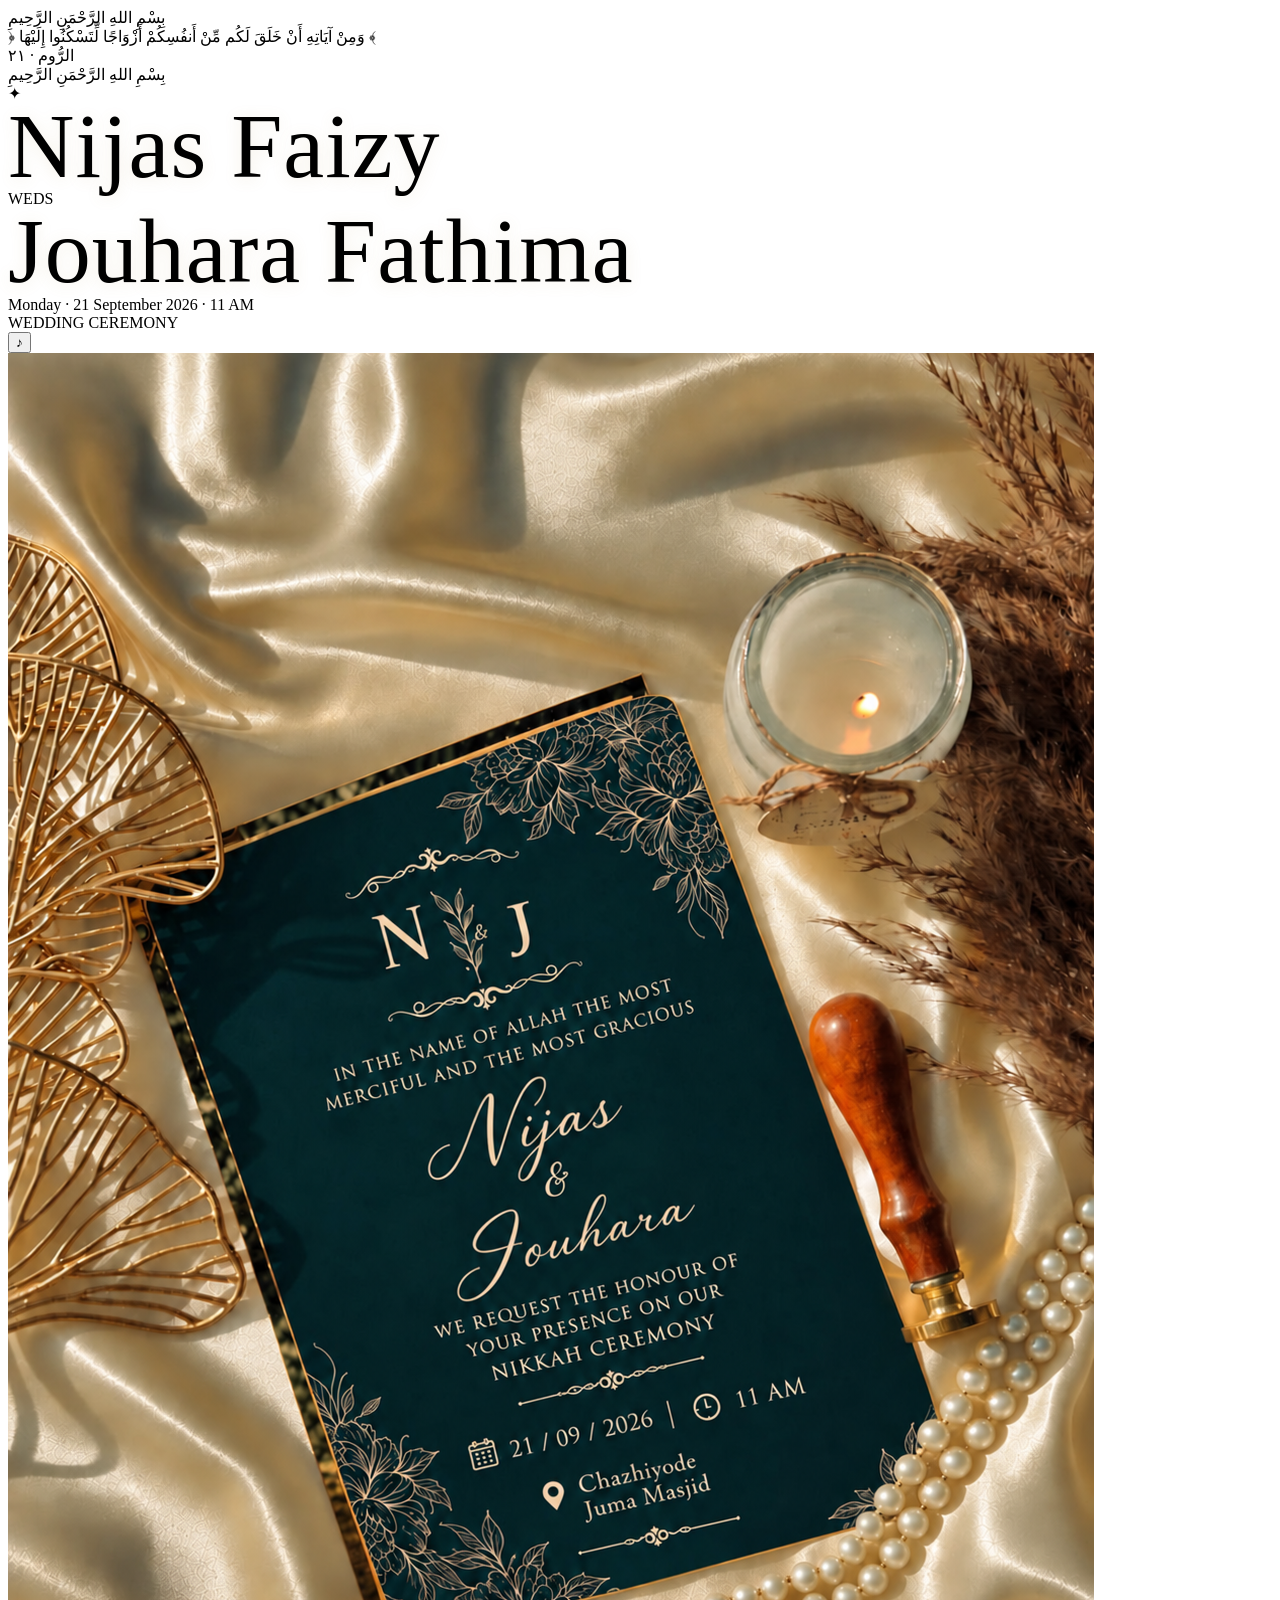
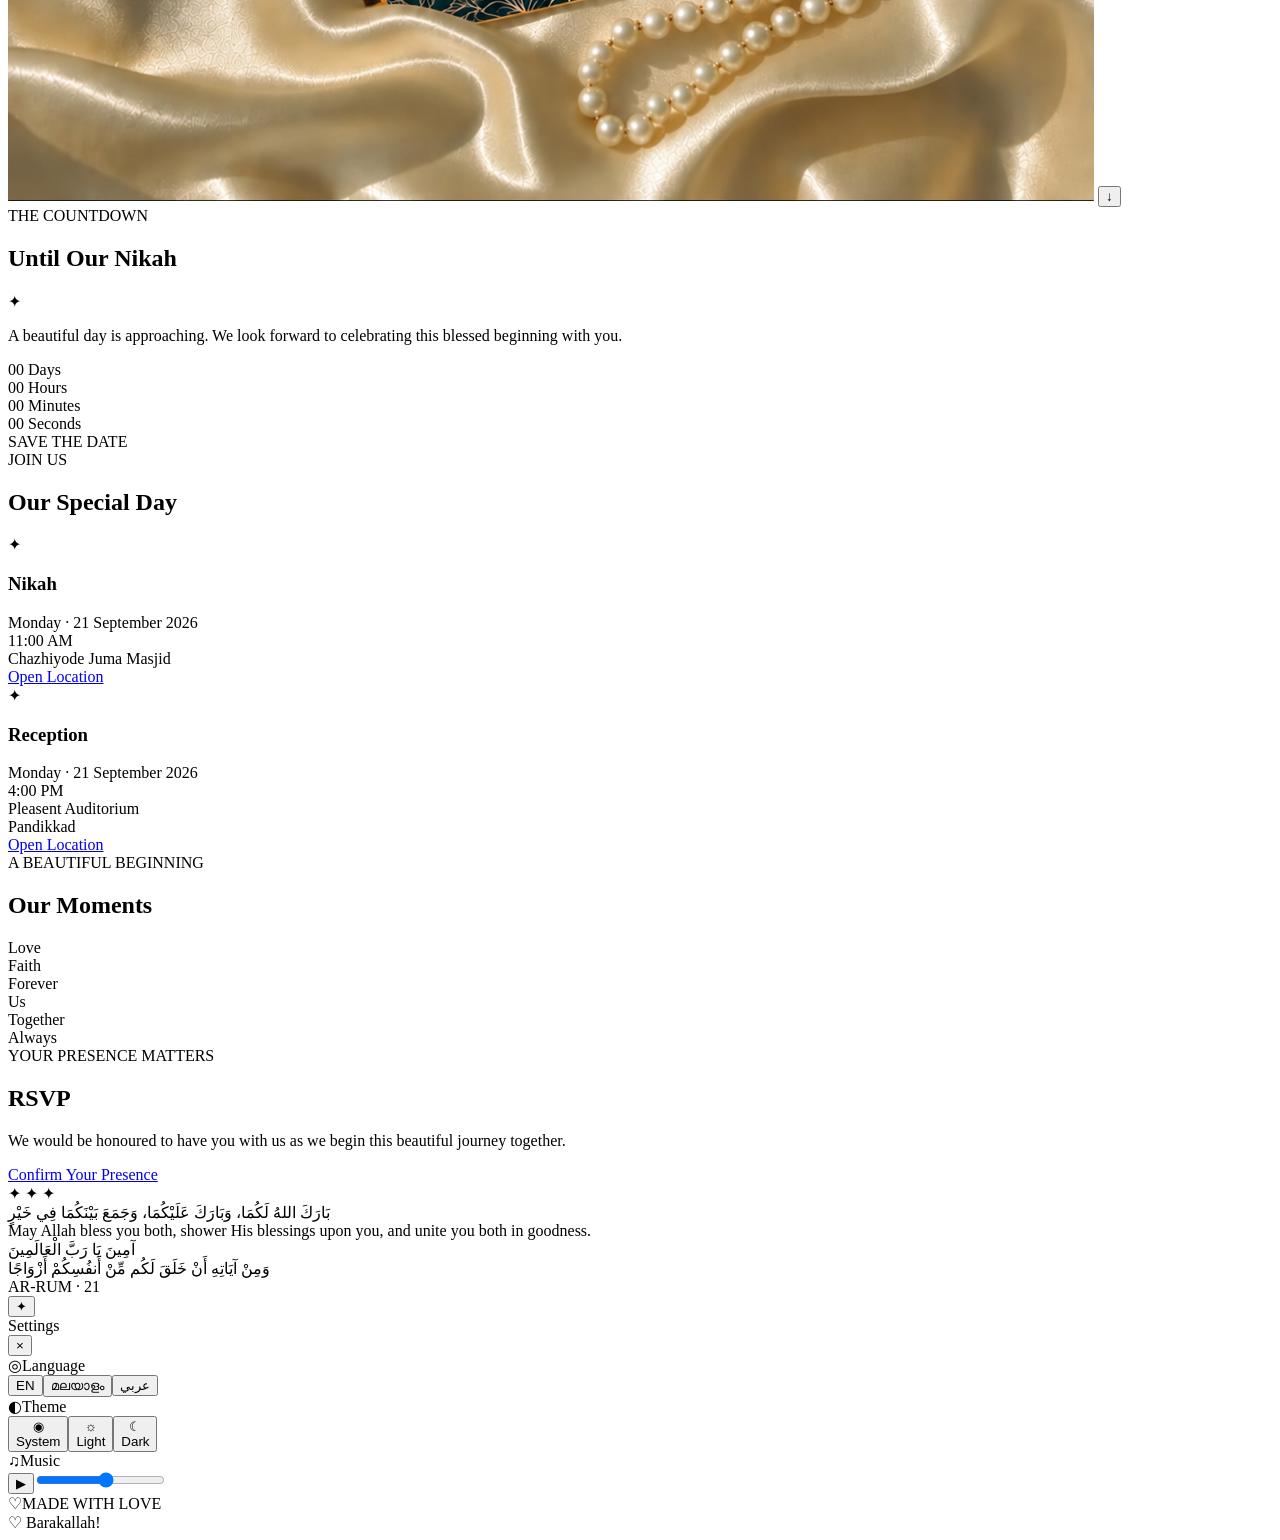
==== commit a71161e0: "Add files via upload" ====
--- a/index.html
+++ b/index.html
@@ -22,1402 +22,8 @@
       rel="stylesheet">
 
 
-<style>
-
-/* =====================================================
-   ROOT
-===================================================== */
-
-:root{
-
-    --green:#0d2a21;
-    --green-dark:#081b16;
-    --green-soft:#12352b;
-
-    --cream:#f8f0e2;
-    --cream-light:#fbf6ec;
-
-    --gold:#b8944d;
-    --gold-light:#d5b76f;
-    --gold-pale:#e2cf9e;
-
-    --dark-text:#142820;
-    --soft-text:#827564;
-
-}
-
-
-/* =====================================================
-   RESET
-===================================================== */
-
-*{
-    margin:0;
-    padding:0;
-    box-sizing:border-box;
-}
-
-html{
-    scroll-behavior:smooth;
-}
-
-body{
-
-    margin:0;
-
-    background:var(--cream);
-
-    color:var(--dark-text);
-
-    font-family:
-        "Cormorant Garamond",
-        serif;
-
-    overflow-x:hidden;
-
-}
-
-
-/* =====================================================
-   OPENING SCREEN
-===================================================== */
-
-.opening{
-
-    position:fixed;
-
-    inset:0;
-
-    z-index:9999;
-
-    display:flex;
-
-    align-items:center;
-
-    justify-content:center;
-
-    text-align:center;
-
-    padding:25px;
-
-    background:
-
-        radial-gradient(
-            circle at center,
-            rgba(184,148,77,.13),
-            transparent 48%
-        ),
-
-        var(--green);
-
-    transition:
-
-        opacity 1s ease,
-        visibility 1s ease;
-
-}
-
-.opening.hide{
-
-    opacity:0;
-
-    visibility:hidden;
-
-    pointer-events:none;
-
-}
-
-.opening-content{
-
-    width:100%;
-
-    max-width:760px;
-
-    animation:
-        openingFade 1.6s ease;
-
-}
-
-.bismillah{
-
-    font-family:"Amiri",serif;
-
-    font-size:
-        clamp(27px,7vw,50px);
-
-    line-height:1.7;
-
-    color:var(--gold-light);
-
-    margin-bottom:22px;
-
-    direction:rtl;
-
-}
-
-.opening-ayah{
-
-    font-family:"Amiri",serif;
-
-    font-size:
-        clamp(20px,5.2vw,36px);
-
-    line-height:2;
-
-    color:var(--cream);
-
-    direction:rtl;
-
-}
-
-.opening-reference{
-
-    margin-top:14px;
-
-    color:var(--gold-light);
-
-    font-family:"Montserrat",sans-serif;
-
-    font-size:9px;
-
-    letter-spacing:3px;
-
-}
-
-.opening-line{
-
-    width:65px;
-
-    height:1px;
-
-    background:var(--gold);
-
-    margin:28px auto 0;
-
-}
-
-@keyframes openingFade{
-
-    from{
-
-        opacity:0;
-
-        transform:translateY(18px);
-
-    }
-
-    to{
-
-        opacity:1;
-
-        transform:translateY(0);
-
-    }
-
-}
-
-
-/* =====================================================
-   MUSIC BUTTON
-===================================================== */
-
-.music-btn{
-
-    position:fixed;
-
-    top:18px;
-
-    right:18px;
-
-    width:52px;
-
-    height:52px;
-
-    border-radius:50%;
-
-    border:
-
-        1px solid
-        rgba(184,148,77,.8);
-
-    background:
-
-        rgba(13,42,33,.96);
-
-    color:var(--gold-light);
-
-    z-index:9998;
-
-    font-size:21px;
-
-    cursor:pointer;
-
-    box-shadow:
-
-        0 5px 25px
-        rgba(0,0,0,.22);
-
-    backdrop-filter:blur(10px);
-
-    transition:.25s;
-
-}
-
-.music-btn:active{
-
-    transform:scale(.92);
-
-}
-
-
-/* =====================================================
-   HERO
-===================================================== */
-
-.hero{
-
-    position:relative;
-
-    width:100%;
-
-    height:auto;
-
-    min-height:0;
-
-    overflow:hidden;
-
-    background:var(--cream);
-
-    line-height:0;
-
-}
-
-.hero-image{
-
-    display:block;
-
-    width:100%;
-
-    height:auto;
-
-    max-width:none;
-
-    object-fit:contain;
-
-    object-position:center;
-
-    margin:0;
-
-    padding:0;
-
-}
-
-.hero-scroll{
-
-    position:absolute;
-
-    left:50%;
-
-    bottom:20px;
-
-    transform:
-        translateX(-50%);
-
-    width:48px;
-
-    height:48px;
-
-    border-radius:50%;
-
-    border:
-        1px solid
-        rgba(184,148,77,.65);
-
-    background:
-        rgba(13,42,33,.70);
-
-    color:#fff;
-
-    font-size:21px;
-
-    cursor:pointer;
-
-    z-index:10;
-
-    animation:
-        scrollBounce 1.8s infinite;
-
-}
-
-@keyframes scrollBounce{
-
-    0%,100%{
-
-        transform:
-            translate(-50%,0);
-
-    }
-
-    50%{
-
-        transform:
-            translate(-50%,8px);
-
-    }
-
-}
-
-
-/* =====================================================
-   COMMON SECTION
-===================================================== */
-
-.section{
-
-    position:relative;
-
-    text-align:center;
-
-}
-
-.section-inner{
-
-    width:100%;
-
-    max-width:900px;
-
-    margin:auto;
-
-}
-
-
-/* =====================================================
-   COUNTDOWN
-===================================================== */
-
-.countdown-section{
-
-    background:var(--cream);
-
-    color:var(--dark-text);
-
-    padding:
-
-        72px 22px
-        86px;
-
-}
-
-.countdown-intro{
-
-    max-width:700px;
-
-    margin:auto;
-
-}
-
-.countdown-label{
-
-    font-family:"Montserrat",sans-serif;
-
-    font-size:10px;
-
-    letter-spacing:5px;
-
-    color:var(--gold);
-
-    text-transform:uppercase;
-
-    margin-bottom:18px;
-
-}
-
-.countdown-title{
-
-    font-family:
-        "Cormorant Garamond",
-        serif;
-
-    font-size:
-        clamp(43px,10vw,68px);
-
-    line-height:1;
-
-    font-weight:500;
-
-    color:var(--dark-text);
-
-    margin-bottom:25px;
-
-}
-
-.small-ornament{
-
-    color:var(--gold);
-
-    font-size:25px;
-
-    margin-bottom:27px;
-
-}
-
-.countdown-description{
-
-    max-width:650px;
-
-    margin:
-
-        0 auto 48px;
-
-    color:var(--soft-text);
-
-    font-family:
-        "Montserrat",
-        sans-serif;
-
-    font-size:
-        clamp(14px,3.8vw,18px);
-
-    line-height:1.9;
-
-}
-
-
-/* =====================================================
-   COUNTDOWN BOXES
-===================================================== */
-
-.countdown{
-
-    display:grid;
-
-    grid-template-columns:
-        repeat(4,1fr);
-
-    gap:14px;
-
-    max-width:720px;
-
-    margin:auto;
-
-}
-
-.time-box{
-
-    min-height:152px;
-
-    display:flex;
-
-    flex-direction:column;
-
-    justify-content:center;
-
-    align-items:center;
-
-    border:
-        1px solid
-        rgba(184,148,77,.48);
-
-    background:
-
-        linear-gradient(
-            145deg,
-            rgba(255,255,255,.55),
-            rgba(245,235,216,.35)
-        );
-
-    box-shadow:
-
-        0 10px 35px
-        rgba(95,73,40,.06);
-
-}
-
-.time-number{
-
-    font-family:
-        "Cormorant Garamond",
-        serif;
-
-    font-size:
-        clamp(36px,8vw,54px);
-
-    line-height:1;
-
-    font-weight:600;
-
-    color:var(--dark-text);
-
-}
-
-.time-label{
-
-    margin-top:13px;
-
-    font-family:"Montserrat",sans-serif;
-
-    font-size:9px;
-
-    letter-spacing:3px;
-
-    color:var(--soft-text);
-
-    text-transform:uppercase;
-
-}
-
-
-/* =====================================================
-   SAVE THE DATE TRANSITION
-===================================================== */
-
-.save-date{
-
-    min-height:205px;
-
-    padding:75px 25px;
-
-    display:flex;
-
-    align-items:center;
-
-    justify-content:center;
-
-    background:var(--green);
-
-    color:var(--cream);
-
-    position:relative;
-
-    overflow:hidden;
-
-}
-
-.save-date::after{
-
-    content:"";
-
-    position:absolute;
-
-    width:330px;
-
-    height:330px;
-
-    border-radius:50%;
-
-    border:
-        1px solid
-        rgba(184,148,77,.18);
-
-    right:-165px;
-
-    top:-90px;
-
-}
-
-.save-date-content{
-
-    position:relative;
-
-    z-index:2;
-
-}
-
-.save-date-label{
-
-    font-family:"Montserrat",sans-serif;
-
-    font-size:10px;
-
-    letter-spacing:5px;
-
-    color:var(--gold-light);
-
-}
-
-
-/* =====================================================
-   EVENTS
-===================================================== */
-
-.events-section{
-
-    background:var(--green);
-
-    color:var(--cream);
-
-    padding:
-
-        82px 20px
-        90px;
-
-}
-
-.section-label{
-
-    font-family:"Montserrat",sans-serif;
-
-    font-size:10px;
-
-    letter-spacing:5px;
-
-    color:var(--gold-light);
-
-    text-transform:uppercase;
-
-    margin-bottom:16px;
-
-}
-
-.section-title{
-
-    font-family:
-        "Cormorant Garamond",
-        serif;
-
-    font-size:
-        clamp(40px,9vw,62px);
-
-    font-weight:500;
-
-    color:var(--gold-light);
-
-    line-height:1.1;
-
-}
-
-.gold-line{
-
-    width:65px;
-
-    height:1px;
-
-    background:var(--gold);
-
-    margin:
-
-        25px auto
-        40px;
-
-}
-
-
-/* =====================================================
-   EVENT GRID
-===================================================== */
-
-.events{
-
-    display:grid;
-
-    grid-template-columns:
-        repeat(2,1fr);
-
-    gap:22px;
-
-    max-width:900px;
-
-    margin:auto;
-
-}
-
-.event-card{
-
-    padding:
-
-        42px 25px;
-
-    border:
-        1px solid
-        rgba(184,148,77,.42);
-
-    background:
-        rgba(255,255,255,.025);
-
-}
-
-.event-symbol{
-
-    color:var(--gold-light);
-
-    font-size:28px;
-
-    margin-bottom:12px;
-
-}
-
-.event-title{
-
-    font-family:
-        "Cormorant Garamond",
-        serif;
-
-    font-size:37px;
-
-    font-weight:500;
-
-    color:var(--gold-light);
-
-    margin-bottom:18px;
-
-}
-
-.event-date{
-
-    font-family:"Montserrat",sans-serif;
-
-    font-size:10px;
-
-    letter-spacing:1.8px;
-
-    text-transform:uppercase;
-
-    color:var(--cream);
-
-    opacity:.78;
-
-    margin-bottom:17px;
-
-}
-
-.event-time{
-
-    font-size:27px;
-
-    margin-bottom:18px;
-
-    color:var(--cream);
-
-}
-
-.event-place{
-
-    font-size:19px;
-
-    line-height:1.6;
-
-    color:var(--cream);
-
-    opacity:.82;
-
-}
-
-.map-btn{
-
-    display:inline-block;
-
-    margin-top:26px;
-
-    padding:
-
-        12px 23px;
-
-    border:
-        1px solid
-        var(--gold);
-
-    color:var(--gold-light);
-
-    text-decoration:none;
-
-    font-family:"Montserrat",sans-serif;
-
-    font-size:9px;
-
-    letter-spacing:2px;
-
-    text-transform:uppercase;
-
-    transition:.3s;
-
-}
-
-.map-btn:hover{
-
-    background:var(--gold);
-
-    color:var(--green);
-
-}
-
-
-/* =====================================================
-   MOMENTS
-===================================================== */
-
-.moments-section{
-
-    background:var(--cream);
-
-    color:var(--dark-text);
-
-    padding:
-
-        82px 20px
-        90px;
-
-}
-
-.moments-section .section-label{
-
-    color:var(--gold);
-
-}
-
-.moments-section .section-title{
-
-    color:var(--dark-text);
-
-}
-
-.moment-grid{
-
-    display:grid;
-
-    grid-template-columns:
-        repeat(3,1fr);
-
-    gap:13px;
-
-    max-width:800px;
-
-    margin:auto;
-
-}
-
-.moment{
-
-    aspect-ratio:1/1;
-
-    display:flex;
-
-    align-items:center;
-
-    justify-content:center;
-
-    border:
-        1px solid
-        rgba(184,148,77,.35);
-
-    background:
-
-        linear-gradient(
-            145deg,
-            rgba(255,255,255,.55),
-            rgba(239,224,199,.3)
-        );
-
-}
-
-.moment span{
-
-    font-family:
-        "Great Vibes",
-        cursive;
-
-    font-size:31px;
-
-    color:var(--gold);
-
-}
-
-
-/* =====================================================
-   RSVP
-===================================================== */
-
-.rsvp-section{
-
-    background:var(--green);
-
-    color:var(--cream);
-
-    padding:
-
-        85px 20px
-        95px;
-
-}
-
-.rsvp-text{
-
-    max-width:650px;
-
-    margin:
-
-        0 auto 32px;
-
-    font-size:22px;
-
-    line-height:1.7;
-
-    opacity:.82;
-
-}
-
-.whatsapp-btn{
-
-    display:inline-block;
-
-    padding:
-
-        15px 30px;
-
-    background:var(--gold);
-
-    color:var(--green);
-
-    text-decoration:none;
-
-    font-family:"Montserrat",sans-serif;
-
-    font-size:10px;
-
-    font-weight:600;
-
-    letter-spacing:2px;
-
-    text-transform:uppercase;
-
-    transition:.3s;
-
-}
-
-.whatsapp-btn:hover{
-
-    background:var(--gold-light);
-
-}
-
-
-/* =====================================================
-   FINAL DUA
-===================================================== */
-
-.dua-section{
-
-    background:var(--green-dark);
-
-    padding:
-
-        90px 20px
-        100px;
-
-    text-align:center;
-
-    color:var(--cream);
-
-}
-
-.dua-ornament{
-
-    color:var(--gold-light);
-
-    font-size:19px;
-
-    letter-spacing:8px;
-
-    margin-bottom:30px;
-
-}
-
-.dua{
-
-    max-width:900px;
-
-    margin:auto;
-
-    direction:rtl;
-
-    font-family:"Amiri",serif;
-
-    font-size:
-        clamp(24px,6vw,40px);
-
-    line-height:2;
-
-    color:var(--cream);
-
-}
-
-.dua-meaning{
-
-    max-width:650px;
-
-    margin:
-
-        22px auto 0;
-
-    font-size:17px;
-
-    line-height:1.7;
-
-    opacity:.68;
-
-    font-style:italic;
-
-}
-
-.amin{
-
-    margin-top:25px;
-
-    direction:rtl;
-
-    font-family:"Amiri",serif;
-
-    font-size:23px;
-
-    color:var(--gold-light);
-
-}
-
-
-/* =====================================================
-   FOOTER
-===================================================== */
-
-footer{
-
-    background:#06130f;
-
-    padding:35px 20px;
-
-    text-align:center;
-
-}
-
-.footer-ayah{
-
-    direction:rtl;
-
-    font-family:"Amiri",serif;
-
-    font-size:18px;
-
-    line-height:1.9;
-
-    color:var(--gold-light);
-
-}
-
-.footer-reference{
-
-    margin-top:10px;
-
-    font-family:"Montserrat",sans-serif;
-
-    font-size:8px;
-
-    letter-spacing:3px;
-
-    color:rgba(255,255,255,.45);
-
-}
-
-
-/* =====================================================
-   REVEAL
-===================================================== */
-
-.reveal{
-
-    opacity:0;
-
-    transform:
-        translateY(25px);
-
-    transition:
-
-        opacity .9s ease,
-        transform .9s ease;
-
-}
-
-.reveal.show{
-
-    opacity:1;
-
-    transform:
-        translateY(0);
-
-}
-
-
-
-/* SETTINGS PANEL */
-.settings-open-btn{position:fixed;right:18px;bottom:22px;width:58px;height:58px;border-radius:50%;border:1px solid var(--gold-light);background:var(--gold);color:var(--green-dark);z-index:9997;font-size:25px;cursor:pointer;box-shadow:0 8px 30px rgba(0,0,0,.28);transition:.25s ease}.settings-open-btn:active{transform:scale(.92)}
-.settings-backdrop{position:fixed;inset:0;z-index:9990;background:rgba(0,0,0,.48);opacity:0;visibility:hidden;transition:.35s ease;backdrop-filter:blur(3px)}.settings-backdrop.show{opacity:1;visibility:visible}
-.settings-panel{position:fixed;left:50%;bottom:20px;transform:translate(-50%,30px);width:min(520px,calc(100% - 28px));max-height:calc(100vh - 40px);overflow:auto;z-index:9996;padding:28px 24px 22px;border:1px solid rgba(184,148,77,.65);border-radius:28px;background:rgba(18,24,21,.96);color:var(--cream);box-shadow:0 20px 70px rgba(0,0,0,.42);opacity:0;visibility:hidden;transition:.35s ease;backdrop-filter:blur(18px)}.settings-panel.show{opacity:1;visibility:visible;transform:translate(-50%,0)}
-.settings-top{display:flex;align-items:center;justify-content:space-between;margin-bottom:22px}.settings-heading{font-family:"Cormorant Garamond",serif;font-size:30px;color:var(--gold-light)}.settings-close{width:38px;height:38px;border-radius:50%;border:1px solid rgba(184,148,77,.55);background:transparent;color:var(--gold-light);font-size:22px;cursor:pointer}.settings-group{margin-top:20px}.settings-label{display:flex;align-items:center;gap:9px;font-family:"Montserrat",sans-serif;font-size:10px;letter-spacing:3px;text-transform:uppercase;color:var(--gold-light);margin-bottom:12px}.settings-options{display:grid;grid-template-columns:repeat(3,1fr);gap:9px}.settings-option{min-height:48px;border:1px solid rgba(255,255,255,.17);border-radius:14px;background:rgba(255,255,255,.045);color:var(--cream);font-family:"Montserrat",sans-serif;font-size:11px;cursor:pointer;transition:.25s ease}.settings-option.active{background:var(--gold);color:var(--green-dark);border-color:var(--gold-light)}.music-row{display:flex;align-items:center;gap:12px}.music-control{width:52px;height:48px;flex:0 0 52px;border:1px solid rgba(184,148,77,.65);border-radius:14px;background:var(--gold);color:var(--green-dark);font-size:18px;cursor:pointer}.volume-control{width:100%;accent-color:var(--gold)}.settings-footer{margin-top:23px;padding-top:18px;border-top:1px solid rgba(184,148,77,.25);text-align:center;color:var(--gold-pale);font-family:"Montserrat",sans-serif;font-size:9px;letter-spacing:2.5px}.settings-footer span{font-size:15px;margin-right:6px}
-/* TOUCH BAARAKALLAH */
-/* TOUCH BAARAKALLAH */
-.touch-blessing{
-    position:fixed;
-    left:50%;
-    top:50%;
-    z-index:10000;
-    pointer-events:none;
-
-    display:flex;
-    align-items:center;
-    justify-content:center;
-    gap:5px;
-
-    min-width:120px;
-    height:40px;
-    padding:0 18px;
-
-    border:1px solid rgba(184,148,77,.65);
-    border-radius:40px;
-
-    background:rgba(45,45,43,.88);
-
-    color:#eee8d8;
-
-    font-family:"Cormorant Garamond",serif;
-    font-size:clamp(12px,3vw,17px);
-    font-weight:500;
-    font-style:italic;
-    letter-spacing:.2px;
-    line-height:1;
-
-    box-shadow:
-        0 8px 28px rgba(0,0,0,.28),
-        inset 0 1px 0 rgba(255,255,255,.06),
-        0 0 12px rgba(213,183,111,.10);
-
-    text-shadow:
-        0 0 7px rgba(213,183,111,.28),
-        0 0 18px rgba(213,183,111,.12);
-
-    opacity:0;
-    transform:translate(-50%,-50%) scale(.88);
-    white-space:nowrap;
-}
-
-.touch-blessing.show{
-    animation:baarakallahElegant 1.65s ease-out forwards;
-}
-
-@keyframes baarakallahElegant{
-
-    0%{
-        opacity:0;
-        transform:translate(-50%,-50%) scale(.88);
-    }
-
-    15%{
-        opacity:1;
-        transform:translate(-50%,-50%) scale(1);
-    }
-
-    70%{
-        opacity:1;
-        transform:translate(-50%,-51%) scale(1);
-    }
-
-    100%{
-        opacity:0;
-        transform:translate(-50%,-54%) scale(1.015);
-    }
-}
-
-
-/* Reference-style floating hearts and sparkles */
-.touch-heart{
-    position:fixed;
-    z-index:9999;
-    pointer-events:none;
-
-    font-family:Georgia,serif;
-    font-weight:normal;
-
-    opacity:0;
-
-    animation:touchHeartFloat 1.5s ease-out forwards;
-}
-
-.touch-heart.gold{
-    color:#d6b76f;
-    text-shadow:0 0 8px rgba(213,183,111,.30);
-}
-
-.touch-heart.green{
-    color:#6fae9b;
-    text-shadow:0 0 8px rgba(111,174,155,.25);
-}
-
-.touch-heart.heart{
-    font-size:23px;
-}
-
-.touch-heart.sparkle{
-    font-size:20px;
-}
-
-.touch-heart.small{
-    font-size:14px;
-}
-
-@keyframes touchHeartFloat{
-
-    0%{
-        opacity:0;
-        transform:
-            translate(-50%,-50%)
-            scale(.45)
-            rotate(0deg);
-    }
-
-    18%{
-        opacity:.95;
-        transform:
-            translate(-50%,-50%)
-            scale(1);
-    }
-
-    65%{
-        opacity:.85;
-    }
-
-    100%{
-        opacity:0;
-        transform:
-            translate(
-                calc(-50% + var(--drift-x)),
-                calc(-50% + var(--drift-y))
-            )
-            scale(.82)
-            rotate(var(--rotate));
-    }
-}
-/* =====================================================
-   MOBILE
-===================================================== */
-
-@media(max-width:650px){
-
-    .countdown-section{
-
-        padding:
-
-            58px 18px
-            68px;
-
-    }
-
-    .countdown-description{
-
-        margin-bottom:38px;
-
-    }
-
-    .countdown{
-
-        grid-template-columns:
-            repeat(2,1fr);
-
-        gap:12px;
-
-        max-width:420px;
-
-    }
-
-    .time-box{
-
-        min-height:135px;
-
-    }
-
-    .save-date{
-
-        min-height:180px;
-
-        padding:60px 20px;
-
-    }
-
-    .events{
-
-        grid-template-columns:1fr;
-
-        max-width:500px;
-
-    }
-
-    .event-card{
-
-        padding:35px 18px;
-
-    }
-
-    .moment-grid{
-
-        grid-template-columns:
-            repeat(2,1fr);
-
-    }
-
-}
-
-
-/* =====================================================
-   VERY SMALL SCREEN
-===================================================== */
-
-@media(max-width:370px){
-
-    .countdown{
-
-        gap:8px;
-
-    }
-
-    .time-box{
-
-        min-height:125px;
-
-    }
-
-    .time-number{
-
-        font-size:38px;
-
-    }
-
-    .time-label{
-
-        font-size:8px;
-
-        letter-spacing:2px;
-
-    }
-
-}
-
-
-/* =====================================================
-   REDUCED MOTION
-===================================================== */
-
-@media(prefers-reduced-motion:reduce){
-
-    *{
-
-        animation-duration:.01ms !important;
-
-        animation-iteration-count:1 !important;
-
-        scroll-behavior:auto !important;
-
-        transition-duration:.01ms !important;
-
-    }
-
-}
-
-</style>
+
+<link rel="stylesheet" href="style.css">
 
 </head>
 
@@ -1460,6 +66,47 @@
     </div>
 
 </div>
+<!-- =====================================================
+     WEDDING INTRO — BEFORE HERO
+===================================================== -->
+
+<section class="pre-hero" id="preHero">
+
+    <div class="pre-hero-content">
+
+        <div class="pre-hero-bismillah">
+            بِسْمِ اللهِ الرَّحْمَنِ الرَّحِيمِ
+        </div>
+
+        <div class="pre-hero-ornament">
+            ✦
+        </div>
+
+        <div class="pre-hero-name">
+            Nijas Faizy
+        </div>
+
+        <div class="pre-hero-weds">
+            WEDS
+        </div>
+
+        <div class="pre-hero-name">
+            Jouhara Fathima
+        </div>
+
+        <div class="pre-hero-line"></div>
+
+        <div class="pre-hero-date">
+            Monday · 21 September 2026 · 11 AM
+        </div>
+
+        <div class="pre-hero-ceremony">
+            WEDDING CEREMONY
+        </div>
+
+    </div>
+
+</section>
 
 
 <!-- =====================================================
@@ -2045,774 +692,8 @@
     <span>♡</span>
     <span>Barakallah!</span>
 </div>
-<script>
-
-/* =====================================================
-   OPENING
-===================================================== */
-
-const opening =
-    document.getElementById("opening");
-
-
-function closeOpening(){
-
-    if(opening){
-
-        opening.classList.add("hide");
-
-    }
-
-}
-
-
-/*
-   Opening automatically disappears
-   after 3 seconds.
-*/
-
-setTimeout(
-    closeOpening,
-    3000
-);
-
-
-/* =====================================================
-   MUSIC
-===================================================== */
-
-const music =
-    document.getElementById("weddingMusic");
-
-const musicBtn =
-    document.getElementById("musicBtn");
-
-
-let musicStarted = false;
-
-
-/*
-   First touch anywhere on the page
-   attempts to start the music.
-*/
-
-async function startMusic(){
-
-    if(musicStarted){
-
-        return;
-
-    }
-
-
-    try{
-
-        music.volume = 0.55;
-
-        await music.play();
-
-        musicStarted = true;
-
-        musicBtn.innerHTML = "❚❚";
-
-    }
-
-    catch(error){
-
-        console.log(
-            "Music waiting for user interaction."
-        );
-
-    }
-
-}
-
-
-/*
-   FIRST TOUCH / CLICK ANYWHERE
-*/
-
-document.addEventListener(
-    "pointerdown",
-    function(){
-
-        closeOpening();
-
-        startMusic();
-
-        requestWakeLock();
-
-    },
-    {
-        passive:true
-    }
-);
-
-
-/*
-   Extra support for mobile touch.
-*/
-
-document.addEventListener(
-    "touchstart",
-    function(){
-
-        closeOpening();
-
-        startMusic();
-
-        requestWakeLock();
-
-    },
-    {
-        passive:true
-    }
-);
-
-
-/*
-   Music button.
-*/
-
-musicBtn.addEventListener(
-    "click",
-    function(event){
-
-        event.stopPropagation();
-
-
-        if(music.paused){
-
-            music.play()
-                .then(function(){
-
-                    musicStarted = true;
-
-                    musicBtn.innerHTML =
-                        "❚❚";
-
-                })
-                .catch(function(error){
-
-                    console.log(error);
-
-                });
-
-        }
-
-        else{
-
-            music.pause();
-
-            musicBtn.innerHTML = "♪";
-
-        }
-
-    }
-);
-
-
-/*
-   Keep button synchronized.
-*/
-
-music.addEventListener(
-    "play",
-    function(){
-
-        musicBtn.innerHTML = "❚❚";
-
-    }
-);
-
-
-music.addEventListener(
-    "pause",
-    function(){
-
-        musicBtn.innerHTML = "♪";
-
-    }
-);
-
-
-/* =====================================================
-   HERO SCROLL
-===================================================== */
-
-document
-    .getElementById("heroScroll")
-    .addEventListener(
-        "click",
-        function(event){
-
-            event.stopPropagation();
-
-            window.scrollBy({
-
-                top:
-                    window.innerHeight * .85,
-
-                behavior:"smooth"
-
-            });
-
-        }
-    );
-
-
-/* =====================================================
-   COUNTDOWN
-===================================================== */
-
-const weddingDate =
-    new Date(
-        "2026-09-21T11:00:00+05:30"
-    ).getTime();
-
-
-function updateCountdown(){
-
-    const now =
-        new Date().getTime();
-
-
-    let distance =
-        weddingDate - now;
-
-
-    if(distance < 0){
-
-        distance = 0;
-
-    }
-
-
-    const days =
-        Math.floor(
-            distance /
-            (1000 * 60 * 60 * 24)
-        );
-
-
-    const hours =
-        Math.floor(
-            (distance /
-            (1000 * 60 * 60)) % 24
-        );
-
-
-    const minutes =
-        Math.floor(
-            (distance /
-            (1000 * 60)) % 60
-        );
-
-
-    const seconds =
-        Math.floor(
-            (distance /
-            1000) % 60
-        );
-
-
-    document.getElementById("days")
-        .textContent =
-        String(days)
-            .padStart(2,"0");
-
-
-    document.getElementById("hours")
-        .textContent =
-        String(hours)
-            .padStart(2,"0");
-
-
-    document.getElementById("minutes")
-        .textContent =
-        String(minutes)
-            .padStart(2,"0");
-
-
-    document.getElementById("seconds")
-        .textContent =
-        String(seconds)
-            .padStart(2,"0");
-
-}
-
-
-updateCountdown();
-
-
-setInterval(
-    updateCountdown,
-    1000
-);
-
-
-/* =====================================================
-   REVEAL ANIMATION
-===================================================== */
-
-const revealElements =
-    document.querySelectorAll(".reveal");
-
-
-const observer =
-    new IntersectionObserver(
-
-        function(entries){
-
-            entries.forEach(
-                function(entry){
-
-                    if(
-                        entry.isIntersecting
-                    ){
-
-                        entry.target
-                            .classList
-                            .add("show");
-
-                    }
-
-                }
-            );
-
-        },
-
-        {
-            threshold:.12
-        }
-
-    );
-
-
-revealElements.forEach(
-    function(element){
-
-        observer.observe(element);
-
-    }
-);
-
-
-/* =====================================================
-   SCREEN WAKE LOCK
-===================================================== */
-
-let wakeLock = null;
-
-
-async function requestWakeLock(){
-
-    try{
-
-        if(
-            "wakeLock" in navigator
-        ){
-
-            wakeLock =
-                await navigator
-                    .wakeLock
-                    .request("screen");
-
-        }
-
-    }
-
-    catch(error){
-
-        console.log(
-            "Wake Lock unavailable."
-        );
-
-    }
-
-}
-
-
-/*
-   Re-enable when page becomes visible.
-*/
-
-document.addEventListener(
-    "visibilitychange",
-    function(){
-
-        if(
-            document.visibilityState ===
-            "visible"
-        ){
-
-            requestWakeLock();
-
-        }
-
-    }
-);
-
-
-/* =====================================================
-   AUTO SCROLL
-===================================================== */
-
-let autoScrolling = true;
-
-let resumeTimer = null;
-
-
-/*
-   Slow continuous scrolling.
-*/
-
-const scrollSpeed = 0.65;
-
-
-/*
-   Pause when visitor interacts.
-*/
-
-function pauseAutoScroll(){
-
-    autoScrolling = false;
-
-
-    clearTimeout(
-        resumeTimer
-    );
-
-
-    /*
-       Resume after 4 seconds
-       without interaction.
-    */
-
-    resumeTimer =
-        setTimeout(
-            function(){
-
-                autoScrolling = true;
-
-            },
-            4000
-        );
-
-}
-
-
-/*
-   Manual touch / scrolling
-*/
-
-window.addEventListener(
-    "touchstart",
-    pauseAutoScroll,
-    {
-        passive:true
-    }
-);
-
-
-window.addEventListener(
-    "touchmove",
-    pauseAutoScroll,
-    {
-        passive:true
-    }
-);
-
-
-window.addEventListener(
-    "wheel",
-    pauseAutoScroll,
-    {
-        passive:true
-    }
-);
-
-
-/*
-   Pointer interaction.
-*/
-
-window.addEventListener(
-    "pointerdown",
-    pauseAutoScroll,
-    {
-        passive:true
-    }
-);
-
-
-/*
-   Automatic scrolling loop.
-*/
-
-function autoScroll(){
-
-    if(!autoScrolling){
-
-        requestAnimationFrame(
-            autoScroll
-        );
-
-        return;
-
-    }
-
-
-    const current =
-        window.scrollY;
-
-
-    const maxScroll =
-        document.documentElement
-            .scrollHeight
-        -
-        window.innerHeight;
-
-
-    /*
-       Stop permanently at bottom.
-    */
-
-    if(
-        current >=
-        maxScroll - 2
-    ){
-
-        autoScrolling = false;
-
-        return;
-
-    }
-
-
-    window.scrollBy(
-        0,
-        scrollSpeed
-    );
-
-
-    requestAnimationFrame(
-        autoScroll
-    );
-
-}
-
-
-/*
-   Wait 5 seconds before
-   automatic scrolling starts.
-*/
-
-setTimeout(
-    function(){
-
-        autoScrolling = true;
-
-        requestAnimationFrame(
-            autoScroll
-        );
-
-    },
-    5000
-);
-
-
-/* LANGUAGE SWITCHER */
-const translations={en:{settings:"Settings",language:"Language",theme:"Theme",music:"Music",madeWithLove:"MADE WITH LOVE",countdownLabel:"THE COUNTDOWN",countdownTitle:"Until Our Nikah",countdownDescription:"A beautiful day is approaching. We look forward to celebrating this blessed beginning with you.",joinUs:"JOIN US",specialDay:"Our Special Day",nikah:"Nikah",reception:"Reception",eventDate:"Monday · 21 September 2026",nikahTime:"11:00 AM",receptionTime:"4:00 PM",nikahPlace:"Chazhiyode Juma Masjid",receptionPlace:"Pleasent Auditorium<br>Pandikkad",openLocation:"Open Location",addReminder:"🔔 Add Reminder",beautifulBeginning:"A BEAUTIFUL BEGINNING",ourMoments:"Our Moments",presenceMatters:"YOUR PRESENCE MATTERS",confirmPresence:"Confirm Your Presence"},ml:{settings:"ക്രമീകരണങ്ങൾ",language:"ഭാഷ",theme:"തീം",music:"സംഗീതം",madeWithLove:"സ്നേഹത്തോടെ ഒരുക്കിയത്",countdownLabel:"കാത്തിരിപ്പ്",countdownTitle:"നമ്മുടെ നിക്കാഹിലേക്ക്",countdownDescription:"അനുഗ്രഹീതമായ ഈ പുതിയ തുടക്കത്തിനായി ഞങ്ങൾ കാത്തിരിക്കുന്നു. ഈ സന്തോഷദിനം നിങ്ങളോടൊപ്പം ആഘോഷിക്കാൻ ആഗ്രഹിക്കുന്നു.",joinUs:"ഞങ്ങളോടൊപ്പം ചേരുക",specialDay:"ഞങ്ങളുടെ വിശേഷദിനം",nikah:"നിക്കാഹ്",reception:"റിസപ്ഷൻ",eventDate:"തിങ്കൾ · 21 സെപ്റ്റംബർ 2026",nikahTime:"രാവിലെ 11:00",receptionTime:"വൈകിട്ട് 4:00",nikahPlace:"ചാഴിയോട് ജുമാ മസ്ജിദ്",receptionPlace:"പ്ലീസന്റ് ഓഡിറ്റോറിയം<br>പാണ്ടിക്കാട്",openLocation:"ലൊക്കേഷൻ കാണുക",addReminder:"🔔 റിമൈൻഡർ ചേർക്കുക",beautifulBeginning:"മനോഹരമായൊരു തുടക്കം",ourMoments:"ഞങ്ങളുടെ നിമിഷങ്ങൾ",presenceMatters:"നിങ്ങളുടെ സാന്നിധ്യം വിലപ്പെട്ടതാണ്",confirmPresence:"സാന്നിധ്യം സ്ഥിരീകരിക്കുക"},ar:{settings:"الإعدادات",language:"اللغة",theme:"المظهر",music:"الموسيقى",madeWithLove:"صُمِّمَ بِحُب",countdownLabel:"العد التنازلي",countdownTitle:"حتى نكاحنا",countdownDescription:"يقترب يوم جميل. نتطلع إلى الاحتفال معكم بهذه البداية المباركة.",joinUs:"انضموا إلينا",specialDay:"يومنا المميز",nikah:"النكاح",reception:"الاستقبال",eventDate:"الاثنين · 21 سبتمبر 2026",nikahTime:"11:00 صباحًا",receptionTime:"4:00 مساءً",nikahPlace:"مسجد جومعة تشازهيود",receptionPlace:"قاعة بليزنت<br>باندِكّاد",openLocation:"فتح الموقع",addReminder:"🔔 إضافة تذكير",beautifulBeginning:"بداية جميلة",ourMoments:"لحظاتنا",presenceMatters:"حضوركم يعني لنا الكثير",confirmPresence:"تأكيد الحضور"}};
-const settingsOpen=document.getElementById("settingsOpen"),settingsClose=document.getElementById("settingsClose"),settingsPanel=document.getElementById("settingsPanel"),settingsBackdrop=document.getElementById("settingsBackdrop");
-function openSettings(){settingsPanel.classList.add("show");settingsBackdrop.classList.add("show")}function closeSettings(){settingsPanel.classList.remove("show");settingsBackdrop.classList.remove("show")}settingsOpen.addEventListener("click",e=>{e.stopPropagation();openSettings()});settingsClose.addEventListener("click",closeSettings);settingsBackdrop.addEventListener("click",closeSettings);
-function applyLanguage(lang){const t=translations[lang]||translations.en;document.documentElement.lang=lang;document.documentElement.dir=lang==="ar"?"rtl":"ltr";document.querySelectorAll("[data-i18n]").forEach(el=>{const k=el.dataset.i18n;if(t[k]!==undefined)el.innerHTML=t[k]});document.getElementById("settingsHeading").textContent=t.settings;document.getElementById("languageLabel").textContent=t.language;document.getElementById("themeLabel").textContent=t.theme;document.getElementById("musicLabel").textContent=t.music;document.getElementById("madeWithLove").textContent=t.madeWithLove;document.querySelectorAll("[data-language]").forEach(b=>b.classList.toggle("active",b.dataset.language===lang));localStorage.setItem("weddingLanguage",lang)}document.querySelectorAll("[data-language]").forEach(b=>b.addEventListener("click",e=>{e.stopPropagation();applyLanguage(b.dataset.language)}));applyLanguage(localStorage.getItem("weddingLanguage")||"en");
-/* THEME */
-function applyTheme(theme){const r=document.documentElement;if(theme==="dark"){r.style.setProperty("--cream","#171914");r.style.setProperty("--cream-light","#211f19");r.style.setProperty("--dark-text","#f3ead8");r.style.setProperty("--soft-text","#b7ad9d")}else{r.style.removeProperty("--cream");r.style.removeProperty("--cream-light");r.style.removeProperty("--dark-text");r.style.removeProperty("--soft-text")}document.querySelectorAll("[data-theme]").forEach(b=>b.classList.toggle("active",b.dataset.theme===theme));localStorage.setItem("weddingTheme",theme)}document.querySelectorAll("[data-theme]").forEach(b=>b.addEventListener("click",e=>{e.stopPropagation();applyTheme(b.dataset.theme)}));applyTheme(localStorage.getItem("weddingTheme")||"system");
-/* PANEL MUSIC */
-const panelMusicBtn=document.getElementById("panelMusicBtn"),volumeControl=document.getElementById("volumeControl");panelMusicBtn.addEventListener("click",e=>{e.stopPropagation();if(music.paused){music.play().then(()=>{musicStarted=true;panelMusicBtn.innerHTML="❚❚";musicBtn.innerHTML="❚❚"}).catch(()=>{})}else{music.pause();panelMusicBtn.innerHTML="▶";musicBtn.innerHTML="♪"}});volumeControl.addEventListener("input",()=>music.volume=Number(volumeControl.value));music.addEventListener("play",()=>panelMusicBtn.innerHTML="❚❚");music.addEventListener("pause",()=>panelMusicBtn.innerHTML="▶");
-/* TOUCH BAARAKALLAH */
-const touchBlessing=document.getElementById("touchBlessing");
-
-let blessingTimer=null;
-
-function createTouchDecoration(x,y,symbol,type,driftX,driftY,rotate){
-
-    const heart=document.createElement("span");
-
-    heart.className=
-        "touch-heart "+
-        type;
-
-    heart.textContent=symbol;
-
-    heart.style.left=x+"px";
-    heart.style.top=y+"px";
-
-    heart.style.setProperty(
-        "--drift-x",
-        driftX+"px"
-    );
-
-    heart.style.setProperty(
-        "--drift-y",
-        driftY+"px"
-    );
-
-    heart.style.setProperty(
-        "--rotate",
-        rotate+"deg"
-    );
-
-    /*
-      Gold / Green colour
-    */
-    if(Math.random()>.45){
-
-        heart.classList.add("gold");
-
-    }else{
-
-        heart.classList.add("green");
-
-    }
-
-    document.body.appendChild(heart);
-
-    setTimeout(
-        ()=>{
-            heart.remove();
-        },
-        1600
-    );
-}
-
-
-function showTouchBlessing(x,y){
-
-    clearTimeout(blessingTimer);
-
-    /*
-      Reset main Barakallah pill
-    */
-    touchBlessing.classList.remove("show");
-
-    void touchBlessing.offsetWidth;
-
-    touchBlessing.style.left=x+"px";
-    touchBlessing.style.top=y+"px";
-
-    touchBlessing.classList.add("show");
-
-
-    /*
-      Same type of arrangement
-      as the reference image
-    */
-
-    createTouchDecoration(
-        x,y,
-        "♡",
-        "heart",
-        -62,-48,
-        -15
-    );
-
-    createTouchDecoration(
-        x,y,
-        "♡",
-        "heart",
-        62,-50,
-        15
-    );
-
-    createTouchDecoration(
-        x,y,
-        "✦",
-        "sparkle",
-        -78,-8,
-        -12
-    );
-
-    createTouchDecoration(
-        x,y,
-        "✦",
-        "sparkle",
-        78,-10,
-        12
-    );
-
-    createTouchDecoration(
-        x,y,
-        "✧",
-        "sparkle",
-        -45,45,
-        -8
-    );
-
-    createTouchDecoration(
-        x,y,
-        "✧",
-        "sparkle",
-        48,43,
-        10
-    );
-
-    createTouchDecoration(
-        x,y,
-        "♡",
-        "heart",
-        -28,-70,
-        -12
-    );
-
-    createTouchDecoration(
-        x,y,
-        "♡",
-        "heart",
-        30,-70,
-        12
-    );
-
-
-    blessingTimer=setTimeout(
-        ()=>{
-            touchBlessing.classList.remove("show");
-        },
-        1650
-    );
-}
-
-
-document.addEventListener(
-    "pointerdown",
-    e=>{
-
-        /*
-          Don't trigger when pressing
-          buttons, links or settings.
-        */
-        if(
-            e.target.closest("button")||
-            e.target.closest("a")||
-            e.target.closest("input")||
-            e.target.closest(".settings-panel")
-        ){
-            return;
-        }
-
-        showTouchBlessing(
-            e.clientX,
-            e.clientY
-        );
-
-    },
-    {
-        passive:true
-    }
-);
-</script>
-
+
+<script src="script.js"></script>
 
 </body>
 </html>
--- a/style.css
+++ b/style.css
@@ -0,0 +1,36 @@
+/* =====================================================
+   PRE HERO — ELEGANT CALLIGRAPHY NAMES
+===================================================== */
+
+.pre-hero-name{
+    font-family:"Pinyon Script",cursive;
+
+    font-size:
+        clamp(52px,13vw,92px);
+
+    font-weight:400;
+
+    line-height:.95;
+
+    letter-spacing:1px;
+
+    color:var(--gold-light);
+
+    white-space:nowrap;
+
+    text-shadow:
+        0 2px 16px rgba(184,148,77,.14);
+}
+
+
+/* MOBILE */
+
+@media(max-width:480px){
+
+    .pre-hero-name{
+        font-size:clamp(48px,13vw,72px);
+
+        letter-spacing:.5px;
+    }
+
+}
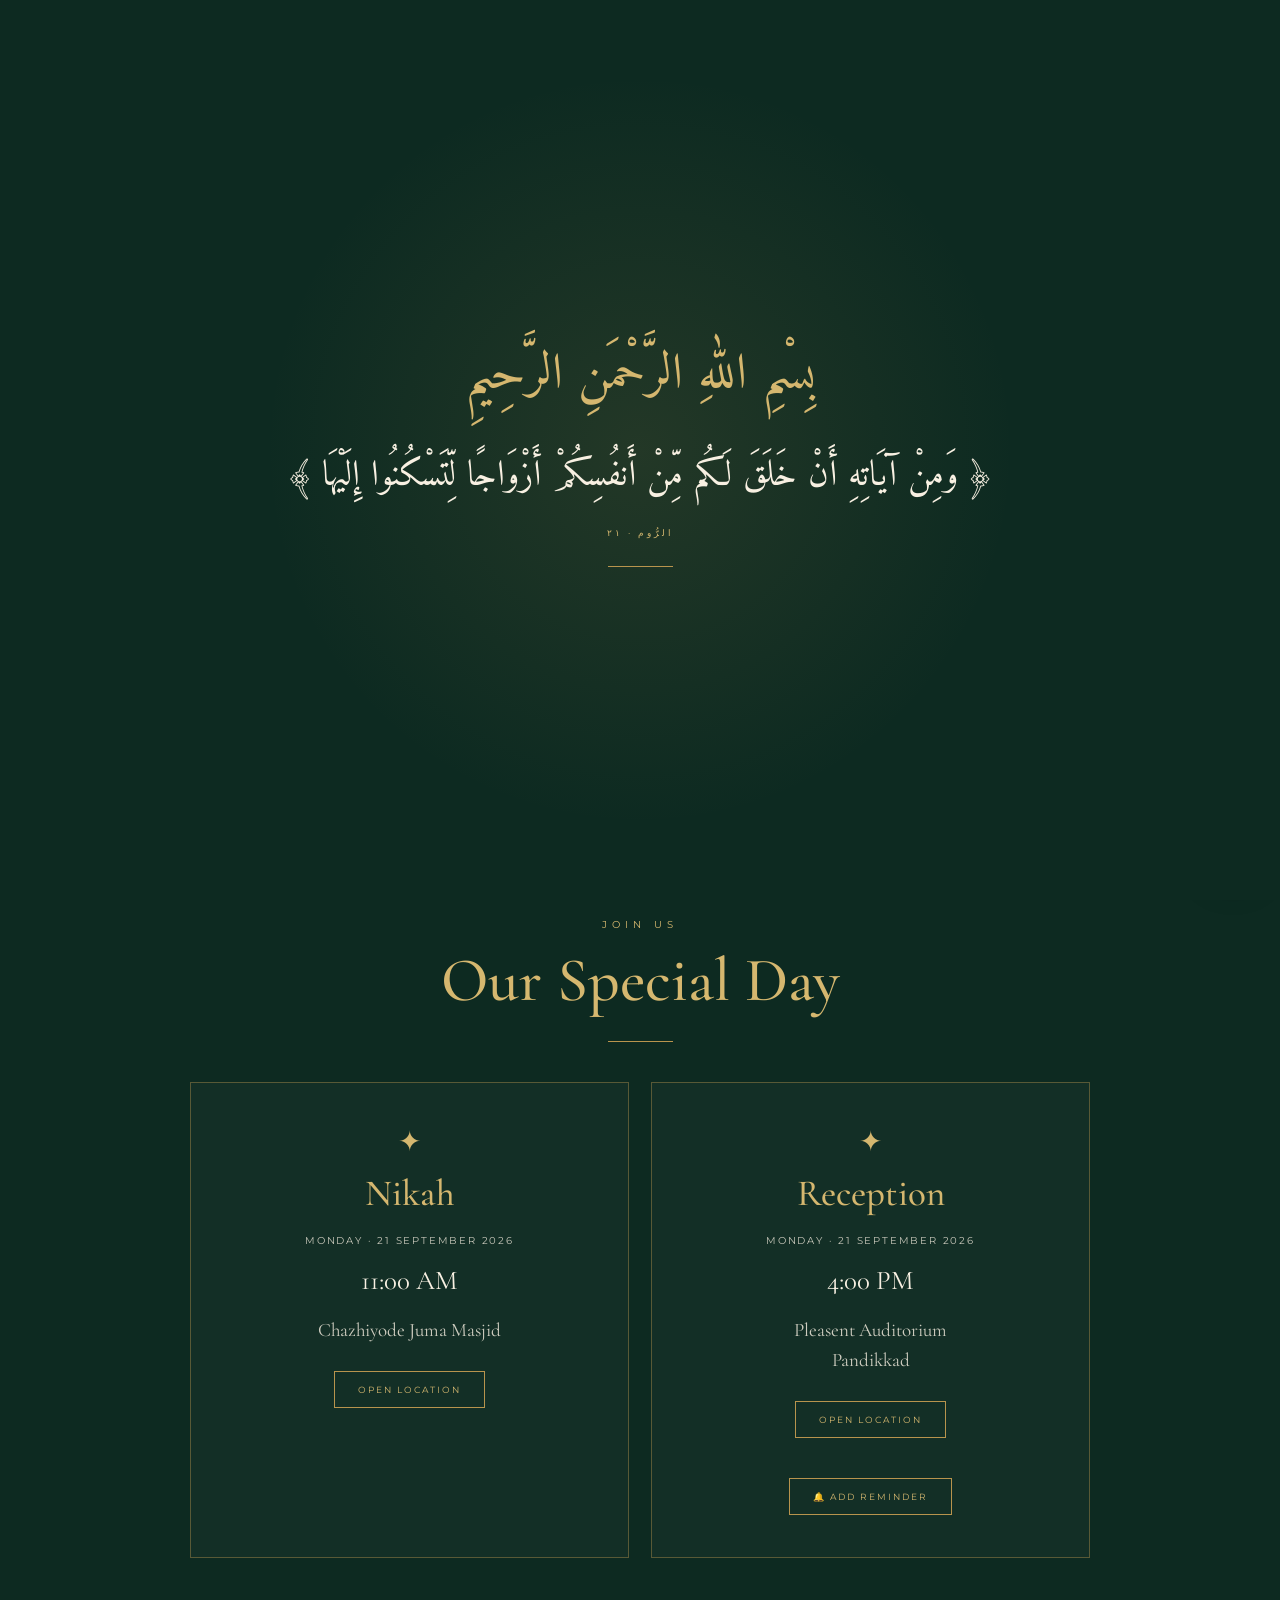
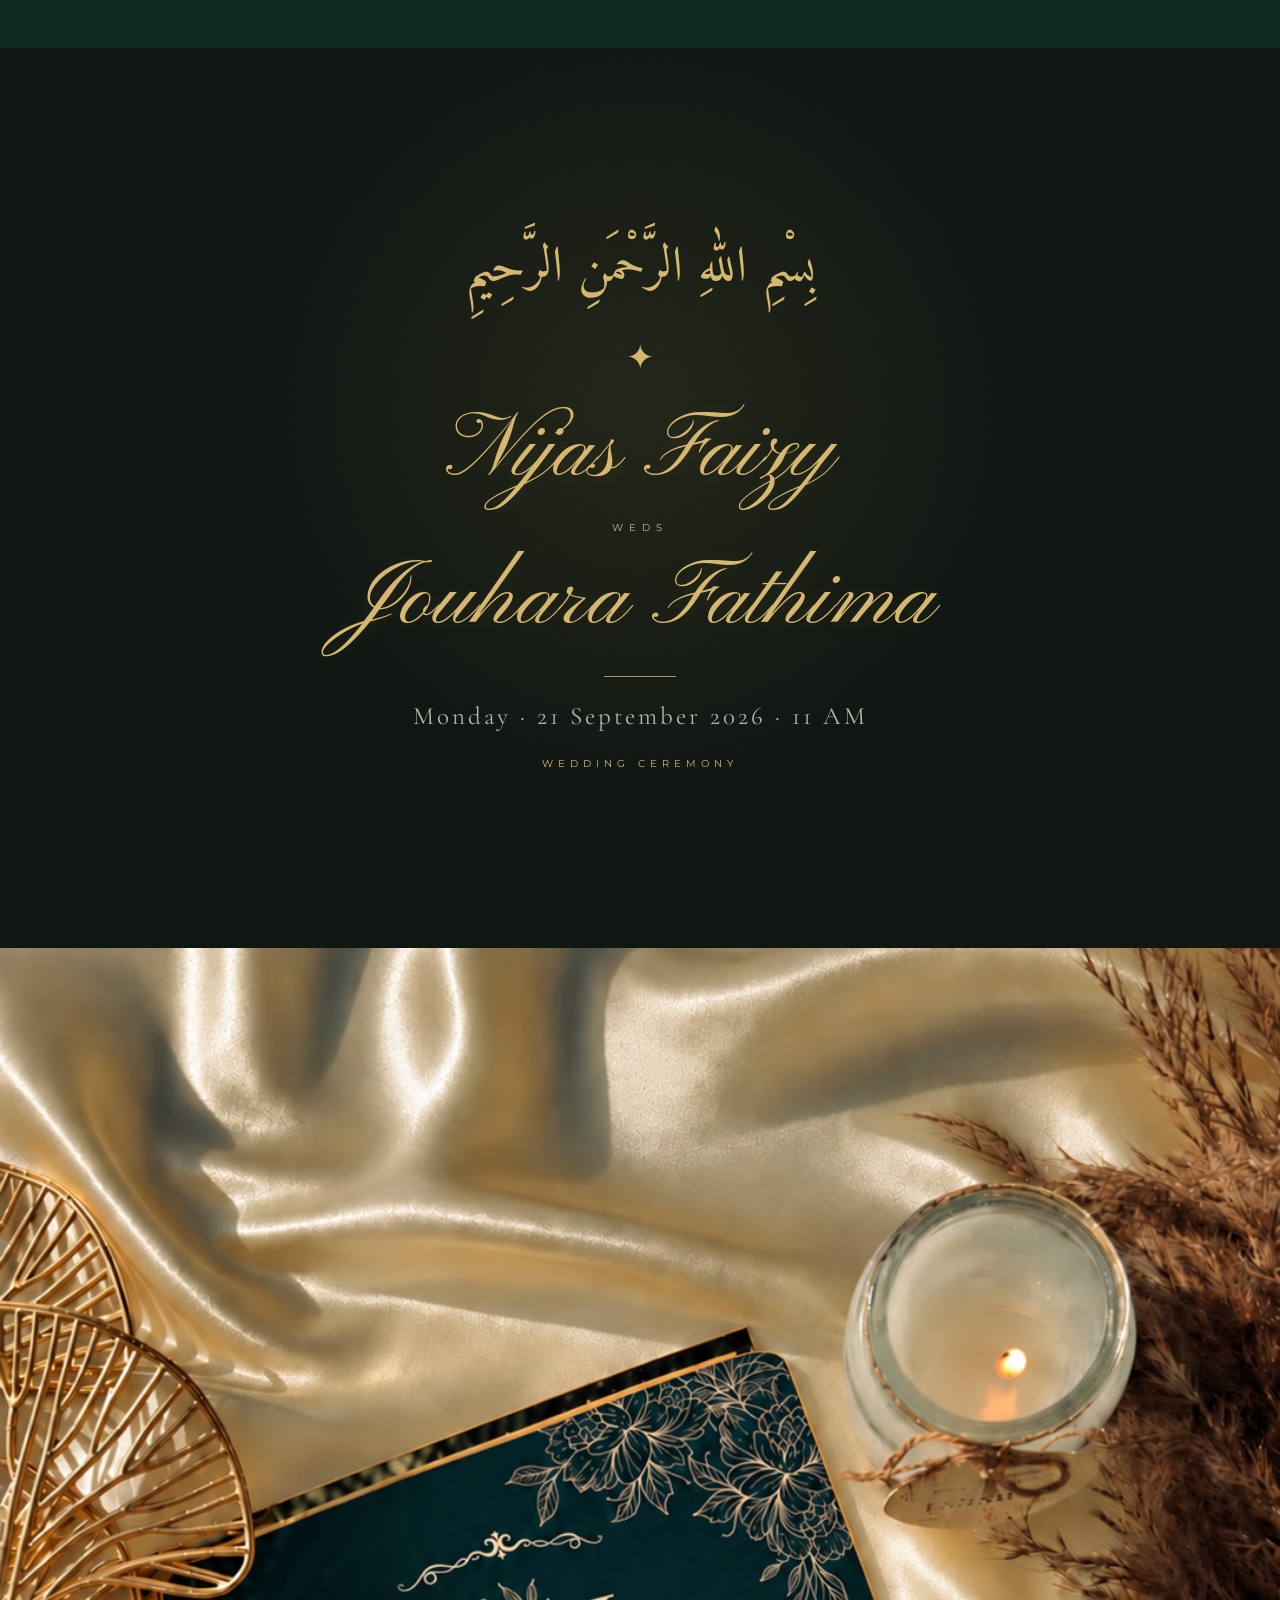
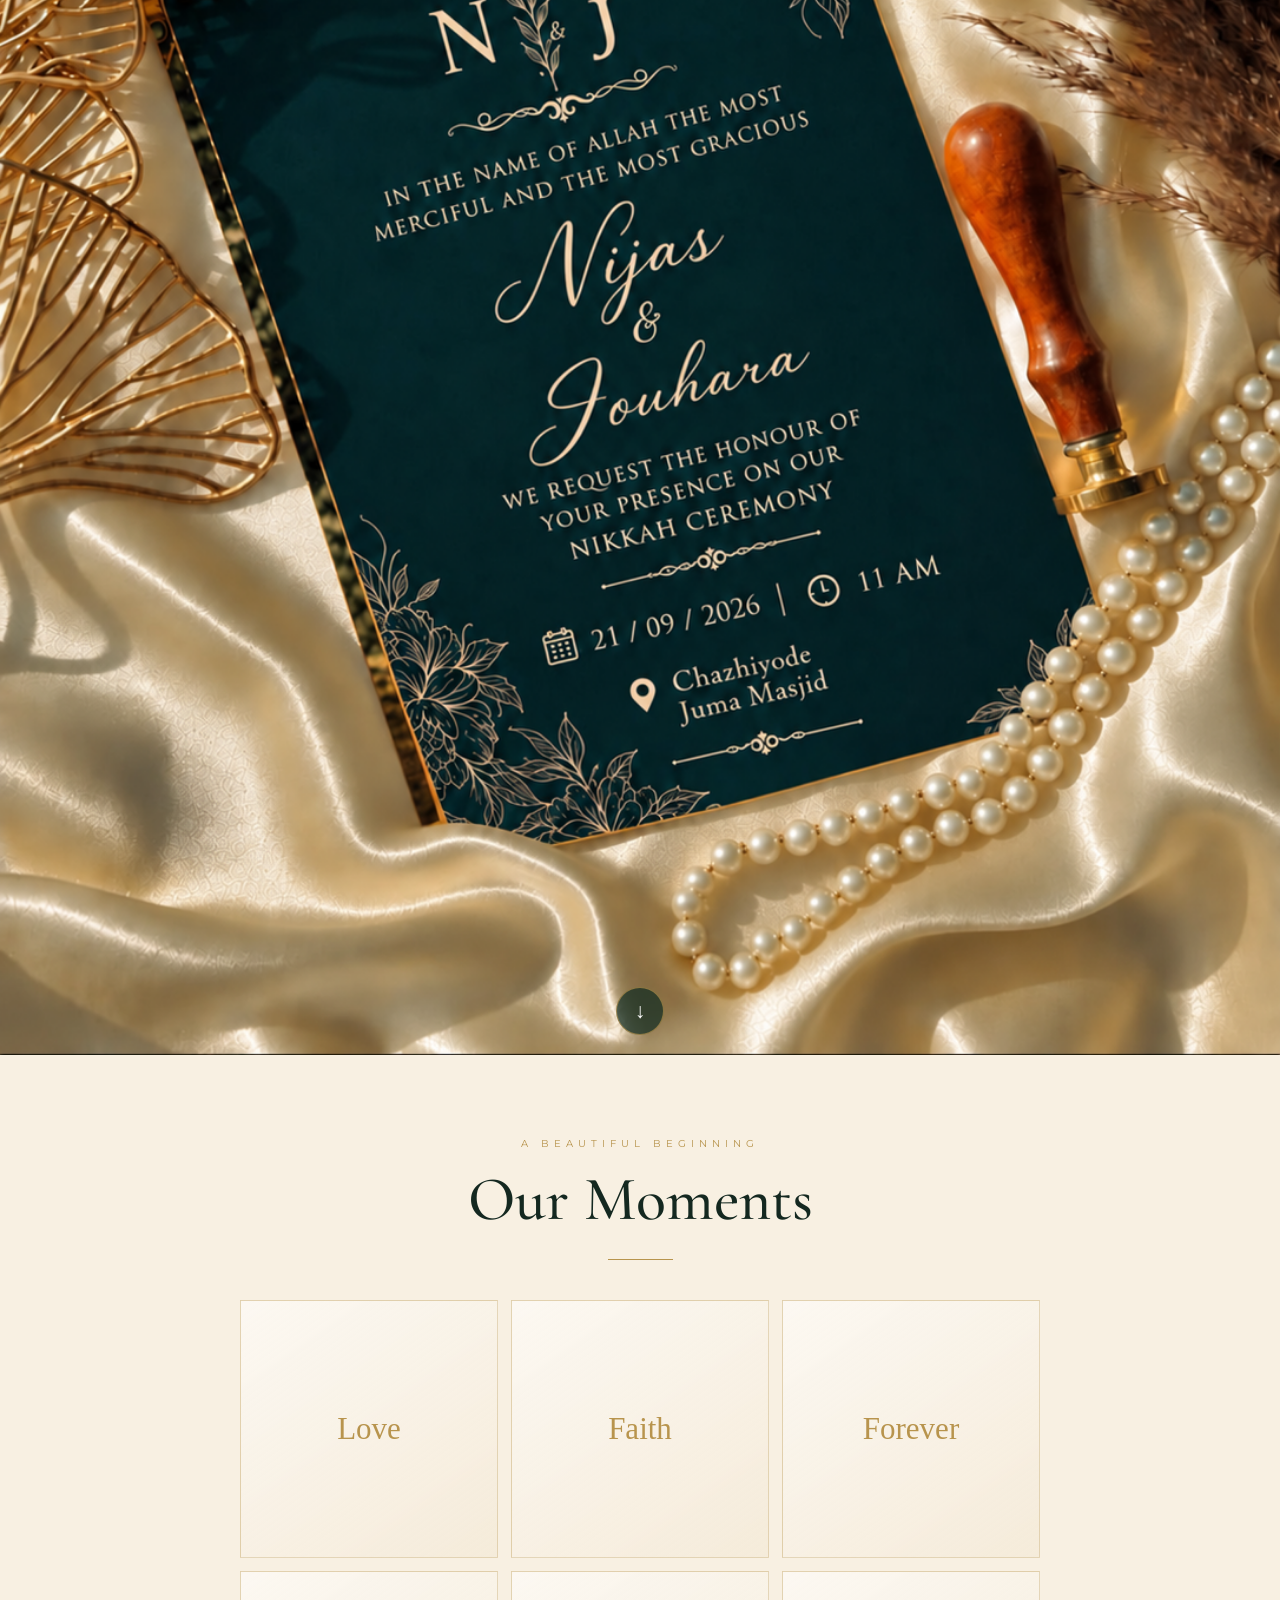
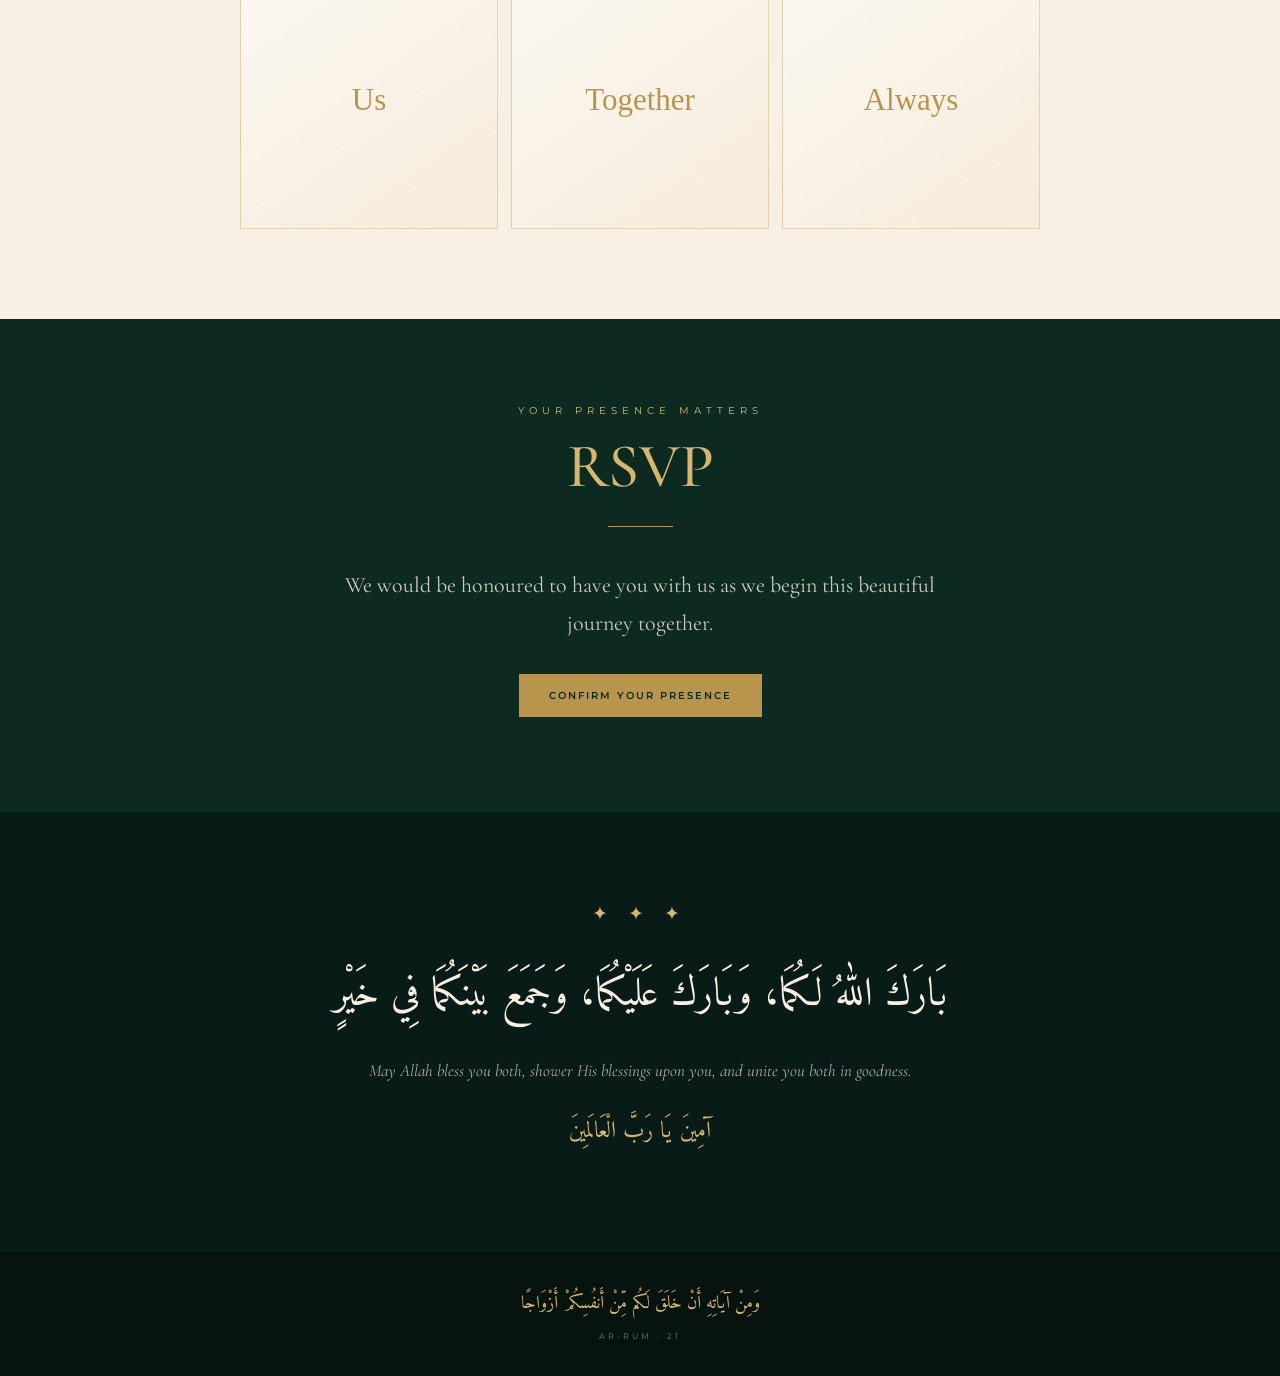
==== commit 8252bfe8: "Rearrange wedding intro and hero sections Moved wedding introduction section below the reception rem" ====
--- a/index.html
+++ b/index.html
@@ -1,5 +1,6 @@
 <!DOCTYPE html>
 <html lang="en">
+
 <head>
 
 <meta charset="UTF-8">
@@ -10,6 +11,9 @@
 <title>Asif Nijas Faizy & Jouhara Fathima</title>
 
 <meta name="theme-color" content="#0d241d">
+
+<meta name="description"
+      content="Wedding invitation of Asif Nijas Faizy & Jouhara Fathima — 21 September 2026">
 
 <link rel="preconnect"
       href="https://fonts.googleapis.com">
@@ -18,12 +22,372 @@
       href="https://fonts.gstatic.com"
       crossorigin>
 
-<link href="https://fonts.googleapis.com/css2?family=Amiri:wght@400;700&family=Cormorant+Garamond:wght@400;500;600;700&family=Great+Vibes&family=Montserrat:wght@400;500;600&display=swap"
+<!-- =====================================================
+     GOOGLE FONTS
+===================================================== -->
+
+<link href="https://fonts.googleapis.com/css2?family=Amiri:wght@400;700&family=Cormorant+Garamond:wght@400;500;600;700&family=Montserrat:wght@400;500;600&family=Pinyon+Script&display=swap"
       rel="stylesheet">
 
 
-
-<link rel="stylesheet" href="style.css">
+<!-- =====================================================
+     MAIN CSS
+===================================================== -->
+
+<link rel="stylesheet"
+      href="style.css">
+
+
+<!-- =====================================================
+     PRE-HERO / DATE SUPPORT CSS
+     This keeps the new intro working even if the
+     external CSS has not yet been updated.
+===================================================== -->
+
+<style>
+
+.pre-hero{
+
+    position:relative;
+
+    width:100%;
+
+    min-height:100svh;
+
+    display:flex;
+
+    align-items:center;
+
+    justify-content:center;
+
+    text-align:center;
+
+    padding:60px 20px;
+
+    background:
+        radial-gradient(
+            circle at 50% 40%,
+            rgba(184,148,77,.12),
+            transparent 45%
+        ),
+        #101713;
+
+    color:var(--cream);
+
+    overflow:hidden;
+
+}
+
+
+.pre-hero::before{
+
+    content:"";
+
+    position:absolute;
+
+    inset:0;
+
+    background-image:
+
+        linear-gradient(
+            45deg,
+            transparent 48%,
+            rgba(213,183,111,.06) 49%,
+            transparent 50%
+        ),
+
+        linear-gradient(
+            -45deg,
+            transparent 48%,
+            rgba(213,183,111,.06) 49%,
+            transparent 50%
+        );
+
+    background-size:40px 40px;
+
+    opacity:.35;
+
+    pointer-events:none;
+
+}
+
+
+.pre-hero-content{
+
+    position:relative;
+
+    z-index:2;
+
+    width:100%;
+
+    max-width:760px;
+
+}
+
+
+.pre-hero-bismillah{
+
+    font-family:"Amiri",serif;
+
+    font-size:
+        clamp(27px,7vw,50px);
+
+    line-height:1.7;
+
+    color:var(--gold-light);
+
+    direction:rtl;
+
+    margin-bottom:30px;
+
+}
+
+
+.pre-hero-ornament{
+
+    color:var(--gold-light);
+
+    font-size:34px;
+
+    line-height:1;
+
+    margin-bottom:34px;
+
+}
+
+
+.pre-hero-name{
+
+    font-family:"Pinyon Script",cursive;
+
+    font-size:
+        clamp(52px,13vw,92px);
+
+    font-weight:400;
+
+    line-height:.95;
+
+    letter-spacing:1px;
+
+    color:var(--gold-light);
+
+    white-space:nowrap;
+
+    text-shadow:
+        0 2px 16px
+        rgba(184,148,77,.14);
+
+}
+
+
+.pre-hero-weds{
+
+    font-family:"Montserrat",sans-serif;
+
+    font-size:10px;
+
+    letter-spacing:6px;
+
+    color:
+        rgba(248,240,226,.72);
+
+    margin:24px 0;
+
+}
+
+
+.pre-hero-line{
+
+    width:72px;
+
+    height:1px;
+
+    background:var(--gold);
+
+    margin:
+        30px auto
+        24px;
+
+}
+
+
+.pre-hero-date{
+
+    font-family:
+        "Cormorant Garamond",
+        serif;
+
+    font-size:
+        clamp(17px,4.5vw,25px);
+
+    letter-spacing:3px;
+
+    color:
+        rgba(248,240,226,.72);
+
+}
+
+
+.pre-hero-ceremony{
+
+    margin-top:26px;
+
+    font-family:"Montserrat",sans-serif;
+
+    font-size:10px;
+
+    letter-spacing:5px;
+
+    color:var(--gold-light);
+
+}
+
+
+@media(max-width:480px){
+
+    .pre-hero{
+
+        padding:
+            50px 18px;
+
+    }
+
+
+    .pre-hero-name{
+
+        font-size:
+            clamp(48px,13vw,72px);
+
+        letter-spacing:.5px;
+
+    }
+
+
+    .pre-hero-bismillah{
+
+        font-size:
+            clamp(25px,7vw,38px);
+
+    }
+
+
+    .pre-hero-date{
+
+        letter-spacing:2px;
+
+    }
+
+}
+
+
+/* =====================================================
+   SAVE THE DATE — DATE LINE
+===================================================== */
+
+.save-date-date{
+
+    margin-top:18px;
+
+    font-family:
+        "Cormorant Garamond",
+        serif;
+
+    font-size:
+        clamp(18px,4.5vw,25px);
+
+    letter-spacing:4px;
+
+    color:var(--cream);
+
+}
+
+
+.save-date-weekday{
+
+    margin-top:7px;
+
+    font-family:
+        "Montserrat",
+        sans-serif;
+
+    font-size:9px;
+
+    letter-spacing:4px;
+
+    color:
+        var(--gold-light);
+
+    text-transform:uppercase;
+
+}
+
+
+/* =====================================================
+   RECEPTION REMINDER
+===================================================== */
+
+.reception-reminder{
+
+    margin-top:14px;
+
+}
+
+
+/* =====================================================
+   HERO SAFETY
+===================================================== */
+
+.hero{
+
+    position:relative;
+
+    width:100%;
+
+    height:auto;
+
+    min-height:0;
+
+    overflow:hidden;
+
+    background:var(--cream);
+
+    line-height:0;
+
+}
+
+
+.hero-image{
+
+    display:block;
+
+    width:100%;
+
+    height:auto;
+
+    max-width:none;
+
+    object-fit:contain;
+
+    object-position:center;
+
+    margin:0;
+
+    padding:0;
+
+}
+
+
+@media(max-width:480px){
+
+    .hero-scroll{
+
+        bottom:14px;
+
+    }
+
+}
+
+</style>
 
 </head>
 
@@ -66,47 +430,7 @@
     </div>
 
 </div>
-<!-- =====================================================
-     WEDDING INTRO — BEFORE HERO
-===================================================== -->
-
-<section class="pre-hero" id="preHero">
-
-    <div class="pre-hero-content">
-
-        <div class="pre-hero-bismillah">
-            بِسْمِ اللهِ الرَّحْمَنِ الرَّحِيمِ
-        </div>
-
-        <div class="pre-hero-ornament">
-            ✦
-        </div>
-
-        <div class="pre-hero-name">
-            Nijas Faizy
-        </div>
-
-        <div class="pre-hero-weds">
-            WEDS
-        </div>
-
-        <div class="pre-hero-name">
-            Jouhara Fathima
-        </div>
-
-        <div class="pre-hero-line"></div>
-
-        <div class="pre-hero-date">
-            Monday · 21 September 2026 · 11 AM
-        </div>
-
-        <div class="pre-hero-ceremony">
-            WEDDING CEREMONY
-        </div>
-
-    </div>
-
-</section>
+
 
 
 <!-- =====================================================
@@ -135,8 +459,451 @@
 </button>
 
 
-<!-- =====================================================
-     HERO
+
+<!-- =====================================================
+     COUNTDOWN
+===================================================== -->
+
+<section
+    class="section countdown-section">
+
+    <div class="section-inner countdown-intro reveal">
+
+
+        <div
+            class="countdown-label"
+            data-i18n="countdownLabel">
+
+            THE COUNTDOWN
+
+        </div>
+
+
+        <h1
+            class="countdown-title"
+            data-i18n="countdownTitle">
+
+            Until Our Nikah
+
+        </h1>
+
+
+        <div class="small-ornament">
+
+            ✦
+
+        </div>
+
+
+        <p
+            class="countdown-description"
+            data-i18n="countdownDescription">
+
+            A beautiful day is approaching.
+            We look forward to celebrating this
+            blessed beginning with you.
+
+        </p>
+
+
+        <div class="countdown">
+
+
+            <div class="time-box">
+
+                <span
+                    class="time-number"
+                    id="days">
+
+                    00
+
+                </span>
+
+                <span class="time-label">
+
+                    Days
+
+                </span>
+
+            </div>
+
+
+            <div class="time-box">
+
+                <span
+                    class="time-number"
+                    id="hours">
+
+                    00
+
+                </span>
+
+                <span class="time-label">
+
+                    Hours
+
+                </span>
+
+            </div>
+
+
+            <div class="time-box">
+
+                <span
+                    class="time-number"
+                    id="minutes">
+
+                    00
+
+                </span>
+
+                <span class="time-label">
+
+                    Minutes
+
+                </span>
+
+            </div>
+
+
+            <div class="time-box">
+
+                <span
+                    class="time-number"
+                    id="seconds">
+
+                    00
+
+                </span>
+
+                <span class="time-label">
+
+                    Seconds
+
+                </span>
+
+            </div>
+
+
+        </div>
+
+    </div>
+
+</section>
+
+
+
+<!-- =====================================================
+     SAVE THE DATE
+===================================================== -->
+
+<section class="save-date">
+
+    <div class="save-date-content reveal">
+
+        <div class="save-date-label">
+
+            SAVE THE DATE
+
+        </div>
+
+
+        <div class="save-date-date">
+
+            21 SEP
+
+        </div>
+
+
+        <div class="save-date-weekday">
+
+            MONDAY
+
+        </div>
+
+    </div>
+
+</section>
+
+
+
+<!-- =====================================================
+     EVENTS
+===================================================== -->
+
+<section
+    class="section events-section">
+
+    <div class="section-inner">
+
+
+        <div class="reveal">
+
+            <div
+                class="section-label"
+                data-i18n="joinUs">
+
+                JOIN US
+
+            </div>
+
+
+            <h2
+                class="section-title"
+                data-i18n="specialDay">
+
+                Our Special Day
+
+            </h2>
+
+
+            <div class="gold-line"></div>
+
+        </div>
+
+
+
+        <div class="events">
+
+
+            <!-- =================================================
+                 NIKAH
+            ================================================= -->
+
+            <div class="event-card reveal">
+
+                <div class="event-symbol">
+
+                    ✦
+
+                </div>
+
+
+                <h3
+                    class="event-title"
+                    data-i18n="nikah">
+
+                    Nikah
+
+                </h3>
+
+
+                <div
+                    class="event-date"
+                    data-i18n="eventDate">
+
+                    Monday · 21 September 2026
+
+                </div>
+
+
+                <div
+                    class="event-time"
+                    data-i18n="nikahTime">
+
+                    11:00 AM
+
+                </div>
+
+
+                <div
+                    class="event-place"
+                    data-i18n="nikahPlace">
+
+                    Chazhiyode Juma Masjid
+
+                </div>
+
+
+                <a
+                    class="map-btn"
+                    href="https://maps.app.goo.gl/yzJwYugfeQbWYxUu7?g_st=ac"
+                    target="_blank"
+                    rel="noopener">
+
+                    <span data-i18n="openLocation">
+
+                        Open Location
+
+                    </span>
+
+                </a>
+
+            </div>
+
+
+
+            <!-- =================================================
+                 RECEPTION
+            ================================================= -->
+
+            <div class="event-card reveal">
+
+                <div class="event-symbol">
+
+                    ✦
+
+                </div>
+
+
+                <h3
+                    class="event-title"
+                    data-i18n="reception">
+
+                    Reception
+
+                </h3>
+
+
+                <div
+                    class="event-date"
+                    data-i18n="eventDate">
+
+                    Monday · 21 September 2026
+
+                </div>
+
+
+                <div
+                    class="event-time"
+                    data-i18n="receptionTime">
+
+                    4:00 PM
+
+                </div>
+
+
+                <div
+                    class="event-place"
+                    data-i18n="receptionPlace">
+
+                    Pleasent Auditorium<br>
+                    Pandikkad
+
+                </div>
+
+
+                <!-- OPEN LOCATION -->
+
+                <a
+                    class="map-btn"
+                    href="https://www.google.com/maps/search/?api=1&query=Pleasent%20Auditorium%20Pandikkad"
+                    target="_blank"
+                    rel="noopener">
+
+                    <span data-i18n="openLocation">
+
+                        Open Location
+
+                    </span>
+
+                </a>
+
+
+                <!-- ADD REMINDER -->
+
+                <div class="reception-reminder">
+
+                    <a
+                        class="map-btn"
+                        href="https://calendar.google.com/calendar/render?action=TEMPLATE&text=Reception%20%E2%80%94%20Asif%20Nijas%20Faizy&dates=20260921T103000Z%2F20260921T120000Z&details=Reception%20of%20Asif%20Nijas%20Faizy%20%26%20Jouhara%20Fathima.&location=Pleasent%20Auditorium%2C%20Pandikkad"
+                        target="_blank"
+                        rel="noopener">
+
+                        <span data-i18n="addReminder">
+
+                            🔔 Add Reminder
+
+                        </span>
+
+                    </a>
+
+                </div>
+
+            </div>
+
+
+        </div>
+
+    </div>
+
+</section>
+
+
+
+<!-- =====================================================
+     WEDDING INTRO
+     MOVED BELOW RECEPTION REMINDER
+===================================================== -->
+
+<section
+    class="pre-hero"
+    id="preHero">
+
+    <div class="pre-hero-content">
+
+
+        <div class="pre-hero-bismillah">
+
+            بِسْمِ اللهِ الرَّحْمَنِ الرَّحِيمِ
+
+        </div>
+
+
+        <div class="pre-hero-ornament">
+
+            ✦
+
+        </div>
+
+
+        <div class="pre-hero-name">
+
+            Nijas Faizy
+
+        </div>
+
+
+        <div class="pre-hero-weds">
+
+            WEDS
+
+        </div>
+
+
+        <div class="pre-hero-name">
+
+            Jouhara Fathima
+
+        </div>
+
+
+        <div class="pre-hero-line"></div>
+
+
+        <div class="pre-hero-date">
+
+            Monday · 21 September 2026 · 11 AM
+
+        </div>
+
+
+        <div class="pre-hero-ceremony">
+
+            WEDDING CEREMONY
+
+        </div>
+
+
+    </div>
+
+</section>
+
+
+
+<!-- =====================================================
+     WEDDING HERO
+     NOW BELOW RECEPTION + REMINDER
 ===================================================== -->
 
 <section
@@ -164,296 +931,6 @@
 </section>
 
 
-<!-- =====================================================
-     COUNTDOWN
-===================================================== -->
-
-<section
-    class="section countdown-section">
-
-    <div class="section-inner countdown-intro reveal">
-
-
-        <div class="countdown-label" data-i18n="countdownLabel">
-
-            THE COUNTDOWN
-
-        </div>
-
-
-        <h1 class="countdown-title" data-i18n="countdownTitle">
-
-            Until Our Nikah
-
-        </h1>
-
-
-        <div class="small-ornament">
-
-            ✦
-
-        </div>
-
-
-        <p class="countdown-description" data-i18n="countdownDescription">
-
-            A beautiful day is approaching.
-            We look forward to celebrating this
-            blessed beginning with you.
-
-        </p>
-
-
-        <div class="countdown">
-
-
-            <div class="time-box">
-
-                <span
-                    class="time-number"
-                    id="days">
-
-                    00
-
-                </span>
-
-                <span class="time-label">
-
-                    Days
-
-                </span>
-
-            </div>
-
-
-            <div class="time-box">
-
-                <span
-                    class="time-number"
-                    id="hours">
-
-                    00
-
-                </span>
-
-                <span class="time-label">
-
-                    Hours
-
-                </span>
-
-            </div>
-
-
-            <div class="time-box">
-
-                <span
-                    class="time-number"
-                    id="minutes">
-
-                    00
-
-                </span>
-
-                <span class="time-label">
-
-                    Minutes
-
-                </span>
-
-            </div>
-
-
-            <div class="time-box">
-
-                <span
-                    class="time-number"
-                    id="seconds">
-
-                    00
-
-                </span>
-
-                <span class="time-label">
-
-                    Seconds
-
-                </span>
-
-            </div>
-
-
-        </div>
-
-    </div>
-
-</section>
-
-
-<!-- =====================================================
-     SAVE THE DATE
-===================================================== -->
-
-<section class="save-date">
-
-    <div class="save-date-content reveal">
-
-        <div class="save-date-label">
-
-            SAVE THE DATE
-
-        </div>
-
-    </div>
-
-</section>
-
-
-<!-- =====================================================
-     EVENTS
-===================================================== -->
-
-<section
-    class="section events-section">
-
-    <div class="section-inner">
-
-
-        <div class="reveal">
-
-            <div class="section-label" data-i18n="joinUs">
-
-                JOIN US
-
-            </div>
-
-
-            <h2 class="section-title" data-i18n="specialDay">
-
-                Our Special Day
-
-            </h2>
-
-
-            <div class="gold-line"></div>
-
-        </div>
-
-
-        <div class="events">
-
-
-            <!-- NIKAH -->
-
-            <div class="event-card reveal">
-
-                <div class="event-symbol">
-
-                    ✦
-
-                </div>
-
-
-                <h3 class="event-title" data-i18n="nikah">
-
-                    Nikah
-
-                </h3>
-
-
-                <div class="event-date" data-i18n="eventDate">
-
-                    Monday · 21 September 2026
-
-                </div>
-
-
-                <div class="event-time" data-i18n="nikahTime">
-
-                    11:00 AM
-
-                </div>
-
-
-                <div class="event-place" data-i18n="nikahPlace">
-
-                    Chazhiyode Juma Masjid
-
-                </div>
-
-
-                <a
-                    class="map-btn"
-                    href="https://maps.app.goo.gl/yzJwYugfeQbWYxUu7?g_st=ac"
-                    target="_blank"
-                    rel="noopener">
-
-                    <span data-i18n="openLocation">Open Location</span>
-
-                </a>
-
-            </div>
-
-
-            <!-- RECEPTION -->
-
-            <div class="event-card reveal">
-
-                <div class="event-symbol">
-
-                    ✦
-
-                </div>
-
-
-                <h3 class="event-title" data-i18n="reception">
-
-                    Reception
-
-                </h3>
-
-
-                <div class="event-date" data-i18n="eventDate">
-
-                    Monday · 21 September 2026
-
-                </div>
-
-
-                <div class="event-time" data-i18n="receptionTime">
-
-                    4:00 PM
-
-                </div>
-
-
-                <div class="event-place" data-i18n="receptionPlace">
-
-                    Pleasent Auditorium<br>
-                    Pandikkad
-
-                </div>
-
-
-                <a
-                    class="map-btn"
-                    href="https://www.google.com/maps/search/?api=1&query=Pleasent%20Auditorium%20Pandikkad"
-                    target="_blank"
-                    rel="noopener">
-
-                    <span data-i18n="openLocation">Open Location</span>
-
-                </a>
-
-            </div>
-
-
-        </div>
-
-    </div>
-
-</section>
-
 
 <!-- =====================================================
      OUR MOMENTS
@@ -462,17 +939,22 @@
 <section
     class="section moments-section">
 
-    <div class="section-inner moments-content reveal">
-
-
-        <div class="section-label" data-i18n="beautifulBeginning">
+    <div
+        class="section-inner moments-content reveal">
+
+
+        <div
+            class="section-label"
+            data-i18n="beautifulBeginning">
 
             A BEAUTIFUL BEGINNING
 
         </div>
 
 
-        <h2 class="section-title" data-i18n="ourMoments">
+        <h2
+            class="section-title"
+            data-i18n="ourMoments">
 
             Our Moments
 
@@ -556,6 +1038,7 @@
     </div>
 
 </section>
+
 
 
 <!-- =====================================================
@@ -565,10 +1048,13 @@
 <section
     class="section rsvp-section">
 
-    <div class="section-inner rsvp-content reveal">
-
-
-        <div class="section-label" data-i18n="presenceMatters">
+    <div
+        class="section-inner rsvp-content reveal">
+
+
+        <div
+            class="section-label"
+            data-i18n="presenceMatters">
 
             YOUR PRESENCE MATTERS
 
@@ -599,7 +1085,11 @@
             target="_blank"
             rel="noopener">
 
-            <span data-i18n="confirmPresence">Confirm Your Presence</span>
+            <span data-i18n="confirmPresence">
+
+                Confirm Your Presence
+
+            </span>
 
         </a>
 
@@ -607,6 +1097,7 @@
     </div>
 
 </section>
+
 
 
 <!-- =====================================================
@@ -654,6 +1145,7 @@
 </section>
 
 
+
 <!-- =====================================================
      FOOTER
 ===================================================== -->
@@ -677,23 +1169,256 @@
 
 
 
-
-<!-- SETTINGS -->
-<button class="settings-open-btn" id="settingsOpen" aria-label="Open settings">✦</button>
-<div class="settings-backdrop" id="settingsBackdrop"></div>
-<div class="settings-panel" id="settingsPanel">
-  <div class="settings-top"><div class="settings-heading" id="settingsHeading">Settings</div><button class="settings-close" id="settingsClose" aria-label="Close settings">×</button></div>
-  <div class="settings-group"><div class="settings-label"><span>◎</span><span id="languageLabel">Language</span></div><div class="settings-options"><button class="settings-option active" data-language="en">EN</button><button class="settings-option" data-language="ml">മലയാളം</button><button class="settings-option" data-language="ar">عربي</button></div></div>
-  <div class="settings-group"><div class="settings-label"><span>◐</span><span id="themeLabel">Theme</span></div><div class="settings-options"><button class="settings-option active" data-theme="system">◉<br>System</button><button class="settings-option" data-theme="light">☼<br>Light</button><button class="settings-option" data-theme="dark">☾<br>Dark</button></div></div>
-  <div class="settings-group"><div class="settings-label"><span>♫</span><span id="musicLabel">Music</span></div><div class="music-row"><button class="music-control" id="panelMusicBtn">▶</button><input class="volume-control" id="volumeControl" type="range" min="0" max="1" step="0.01" value="0.55"></div></div>
-  <div class="settings-footer"><span>♡</span><span id="madeWithLove">MADE WITH LOVE</span></div>
+<!-- =====================================================
+     SETTINGS BUTTON
+===================================================== -->
+
+<button
+    class="settings-open-btn"
+    id="settingsOpen"
+    aria-label="Open settings">
+
+    ✦
+
+</button>
+
+
+
+<!-- =====================================================
+     SETTINGS BACKDROP
+===================================================== -->
+
+<div
+    class="settings-backdrop"
+    id="settingsBackdrop">
 </div>
-<div class="touch-blessing" id="touchBlessing">
+
+
+
+<!-- =====================================================
+     SETTINGS PANEL
+===================================================== -->
+
+<div
+    class="settings-panel"
+    id="settingsPanel">
+
+
+    <div class="settings-top">
+
+        <div
+            class="settings-heading"
+            id="settingsHeading">
+
+            Settings
+
+        </div>
+
+
+        <button
+            class="settings-close"
+            id="settingsClose"
+            aria-label="Close settings">
+
+            ×
+
+        </button>
+
+    </div>
+
+
+
+    <!-- LANGUAGE -->
+
+    <div class="settings-group">
+
+        <div class="settings-label">
+
+            <span>◎</span>
+
+            <span id="languageLabel">
+
+                Language
+
+            </span>
+
+        </div>
+
+
+        <div class="settings-options">
+
+            <button
+                class="settings-option active"
+                data-language="en">
+
+                EN
+
+            </button>
+
+
+            <button
+                class="settings-option"
+                data-language="ml">
+
+                മലയാളം
+
+            </button>
+
+
+            <button
+                class="settings-option"
+                data-language="ar">
+
+                عربي
+
+            </button>
+
+        </div>
+
+    </div>
+
+
+
+    <!-- THEME -->
+
+    <div class="settings-group">
+
+        <div class="settings-label">
+
+            <span>◐</span>
+
+            <span id="themeLabel">
+
+                Theme
+
+            </span>
+
+        </div>
+
+
+        <div class="settings-options">
+
+            <button
+                class="settings-option active"
+                data-theme="system">
+
+                ◉<br>
+                System
+
+            </button>
+
+
+            <button
+                class="settings-option"
+                data-theme="light">
+
+                ☼<br>
+                Light
+
+            </button>
+
+
+            <button
+                class="settings-option"
+                data-theme="dark">
+
+                ☾<br>
+                Dark
+
+            </button>
+
+        </div>
+
+    </div>
+
+
+
+    <!-- MUSIC -->
+
+    <div class="settings-group">
+
+        <div class="settings-label">
+
+            <span>♫</span>
+
+            <span id="musicLabel">
+
+                Music
+
+            </span>
+
+        </div>
+
+
+        <div class="music-row">
+
+
+            <button
+                class="music-control"
+                id="panelMusicBtn">
+
+                ▶
+
+            </button>
+
+
+            <input
+                class="volume-control"
+                id="volumeControl"
+                type="range"
+                min="0"
+                max="1"
+                step="0.01"
+                value="0.55">
+
+        </div>
+
+    </div>
+
+
+
+    <!-- FOOTER -->
+
+    <div class="settings-footer">
+
+        <span>♡</span>
+
+        <span id="madeWithLove">
+
+            MADE WITH LOVE
+
+        </span>
+
+    </div>
+
+
+</div>
+
+
+
+<!-- =====================================================
+     TOUCH BARAKALLAH
+===================================================== -->
+
+<div
+    class="touch-blessing"
+    id="touchBlessing">
+
     <span>♡</span>
+
     <span>Barakallah!</span>
+
 </div>
 
+
+
+<!-- =====================================================
+     JAVASCRIPT
+===================================================== -->
+
 <script src="script.js"></script>
 
+
 </body>
+
 </html>
--- a/style.css
+++ b/style.css
@@ -1,36 +1,1392 @@
 /* =====================================================
-   PRE HERO — ELEGANT CALLIGRAPHY NAMES
-===================================================== */
-
-.pre-hero-name{
-    font-family:"Pinyon Script",cursive;
+   ROOT
+===================================================== */
+
+:root{
+
+    --green:#0d2a21;
+    --green-dark:#081b16;
+    --green-soft:#12352b;
+
+    --cream:#f8f0e2;
+    --cream-light:#fbf6ec;
+
+    --gold:#b8944d;
+    --gold-light:#d5b76f;
+    --gold-pale:#e2cf9e;
+
+    --dark-text:#142820;
+    --soft-text:#827564;
+
+}
+
+
+/* =====================================================
+   RESET
+===================================================== */
+
+*{
+    margin:0;
+    padding:0;
+    box-sizing:border-box;
+}
+
+html{
+    scroll-behavior:smooth;
+}
+
+body{
+
+    margin:0;
+
+    background:var(--cream);
+
+    color:var(--dark-text);
+
+    font-family:
+        "Cormorant Garamond",
+        serif;
+
+    overflow-x:hidden;
+
+}
+
+
+/* =====================================================
+   OPENING SCREEN
+===================================================== */
+
+.opening{
+
+    position:fixed;
+
+    inset:0;
+
+    z-index:9999;
+
+    display:flex;
+
+    align-items:center;
+
+    justify-content:center;
+
+    text-align:center;
+
+    padding:25px;
+
+    background:
+
+        radial-gradient(
+            circle at center,
+            rgba(184,148,77,.13),
+            transparent 48%
+        ),
+
+        var(--green);
+
+    transition:
+
+        opacity 1s ease,
+        visibility 1s ease;
+
+}
+
+.opening.hide{
+
+    opacity:0;
+
+    visibility:hidden;
+
+    pointer-events:none;
+
+}
+
+.opening-content{
+
+    width:100%;
+
+    max-width:760px;
+
+    animation:
+        openingFade 1.6s ease;
+
+}
+
+.bismillah{
+
+    font-family:"Amiri",serif;
 
     font-size:
-        clamp(52px,13vw,92px);
-
-    font-weight:400;
-
-    line-height:.95;
-
-    letter-spacing:1px;
+        clamp(27px,7vw,50px);
+
+    line-height:1.7;
 
     color:var(--gold-light);
 
+    margin-bottom:22px;
+
+    direction:rtl;
+
+}
+
+.opening-ayah{
+
+    font-family:"Amiri",serif;
+
+    font-size:
+        clamp(20px,5.2vw,36px);
+
+    line-height:2;
+
+    color:var(--cream);
+
+    direction:rtl;
+
+}
+
+.opening-reference{
+
+    margin-top:14px;
+
+    color:var(--gold-light);
+
+    font-family:"Montserrat",sans-serif;
+
+    font-size:9px;
+
+    letter-spacing:3px;
+
+}
+
+.opening-line{
+
+    width:65px;
+
+    height:1px;
+
+    background:var(--gold);
+
+    margin:28px auto 0;
+
+}
+
+@keyframes openingFade{
+
+    from{
+
+        opacity:0;
+
+        transform:translateY(18px);
+
+    }
+
+    to{
+
+        opacity:1;
+
+        transform:translateY(0);
+
+    }
+
+}
+
+
+/* =====================================================
+   MUSIC BUTTON
+===================================================== */
+
+.music-btn{
+
+    position:fixed;
+
+    top:18px;
+
+    right:18px;
+
+    width:52px;
+
+    height:52px;
+
+    border-radius:50%;
+
+    border:
+
+        1px solid
+        rgba(184,148,77,.8);
+
+    background:
+
+        rgba(13,42,33,.96);
+
+    color:var(--gold-light);
+
+    z-index:9998;
+
+    font-size:21px;
+
+    cursor:pointer;
+
+    box-shadow:
+
+        0 5px 25px
+        rgba(0,0,0,.22);
+
+    backdrop-filter:blur(10px);
+
+    transition:.25s;
+
+}
+
+.music-btn:active{
+
+    transform:scale(.92);
+
+}
+
+
+/* =====================================================
+   HERO
+===================================================== */
+
+.hero{
+
+    position:relative;
+
+    width:100%;
+
+    height:auto;
+
+    min-height:0;
+
+    overflow:hidden;
+
+    background:var(--cream);
+
+    line-height:0;
+
+}
+
+.hero-image{
+
+    display:block;
+
+    width:100%;
+
+    height:auto;
+
+    max-width:none;
+
+    object-fit:contain;
+
+    object-position:center;
+
+    margin:0;
+
+    padding:0;
+
+}
+
+.hero-scroll{
+
+    position:absolute;
+
+    left:50%;
+
+    bottom:20px;
+
+    transform:
+        translateX(-50%);
+
+    width:48px;
+
+    height:48px;
+
+    border-radius:50%;
+
+    border:
+        1px solid
+        rgba(184,148,77,.65);
+
+    background:
+        rgba(13,42,33,.70);
+
+    color:#fff;
+
+    font-size:21px;
+
+    cursor:pointer;
+
+    z-index:10;
+
+    animation:
+        scrollBounce 1.8s infinite;
+
+}
+
+@keyframes scrollBounce{
+
+    0%,100%{
+
+        transform:
+            translate(-50%,0);
+
+    }
+
+    50%{
+
+        transform:
+            translate(-50%,8px);
+
+    }
+
+}
+
+
+/* =====================================================
+   COMMON SECTION
+===================================================== */
+
+.section{
+
+    position:relative;
+
+    text-align:center;
+
+}
+
+.section-inner{
+
+    width:100%;
+
+    max-width:900px;
+
+    margin:auto;
+
+}
+
+
+/* =====================================================
+   COUNTDOWN
+===================================================== */
+
+.countdown-section{
+
+    background:var(--cream);
+
+    color:var(--dark-text);
+
+    padding:
+
+        72px 22px
+        86px;
+
+}
+
+.countdown-intro{
+
+    max-width:700px;
+
+    margin:auto;
+
+}
+
+.countdown-label{
+
+    font-family:"Montserrat",sans-serif;
+
+    font-size:10px;
+
+    letter-spacing:5px;
+
+    color:var(--gold);
+
+    text-transform:uppercase;
+
+    margin-bottom:18px;
+
+}
+
+.countdown-title{
+
+    font-family:
+        "Cormorant Garamond",
+        serif;
+
+    font-size:
+        clamp(43px,10vw,68px);
+
+    line-height:1;
+
+    font-weight:500;
+
+    color:var(--dark-text);
+
+    margin-bottom:25px;
+
+}
+
+.small-ornament{
+
+    color:var(--gold);
+
+    font-size:25px;
+
+    margin-bottom:27px;
+
+}
+
+.countdown-description{
+
+    max-width:650px;
+
+    margin:
+
+        0 auto 48px;
+
+    color:var(--soft-text);
+
+    font-family:
+        "Montserrat",
+        sans-serif;
+
+    font-size:
+        clamp(14px,3.8vw,18px);
+
+    line-height:1.9;
+
+}
+
+
+/* =====================================================
+   COUNTDOWN BOXES
+===================================================== */
+
+.countdown{
+
+    display:grid;
+
+    grid-template-columns:
+        repeat(4,1fr);
+
+    gap:14px;
+
+    max-width:720px;
+
+    margin:auto;
+
+}
+
+.time-box{
+
+    min-height:152px;
+
+    display:flex;
+
+    flex-direction:column;
+
+    justify-content:center;
+
+    align-items:center;
+
+    border:
+        1px solid
+        rgba(184,148,77,.48);
+
+    background:
+
+        linear-gradient(
+            145deg,
+            rgba(255,255,255,.55),
+            rgba(245,235,216,.35)
+        );
+
+    box-shadow:
+
+        0 10px 35px
+        rgba(95,73,40,.06);
+
+}
+
+.time-number{
+
+    font-family:
+        "Cormorant Garamond",
+        serif;
+
+    font-size:
+        clamp(36px,8vw,54px);
+
+    line-height:1;
+
+    font-weight:600;
+
+    color:var(--dark-text);
+
+}
+
+.time-label{
+
+    margin-top:13px;
+
+    font-family:"Montserrat",sans-serif;
+
+    font-size:9px;
+
+    letter-spacing:3px;
+
+    color:var(--soft-text);
+
+    text-transform:uppercase;
+
+}
+
+
+/* =====================================================
+   SAVE THE DATE TRANSITION
+===================================================== */
+
+.save-date{
+
+    min-height:205px;
+
+    padding:75px 25px;
+
+    display:flex;
+
+    align-items:center;
+
+    justify-content:center;
+
+    background:var(--green);
+
+    color:var(--cream);
+
+    position:relative;
+
+    overflow:hidden;
+
+}
+
+.save-date::after{
+
+    content:"";
+
+    position:absolute;
+
+    width:330px;
+
+    height:330px;
+
+    border-radius:50%;
+
+    border:
+        1px solid
+        rgba(184,148,77,.18);
+
+    right:-165px;
+
+    top:-90px;
+
+}
+
+.save-date-content{
+
+    position:relative;
+
+    z-index:2;
+
+}
+
+.save-date-label{
+
+    font-family:"Montserrat",sans-serif;
+
+    font-size:10px;
+
+    letter-spacing:5px;
+
+    color:var(--gold-light);
+
+}
+
+
+/* =====================================================
+   EVENTS
+===================================================== */
+
+.events-section{
+
+    background:var(--green);
+
+    color:var(--cream);
+
+    padding:
+
+        82px 20px
+        90px;
+
+}
+
+.section-label{
+
+    font-family:"Montserrat",sans-serif;
+
+    font-size:10px;
+
+    letter-spacing:5px;
+
+    color:var(--gold-light);
+
+    text-transform:uppercase;
+
+    margin-bottom:16px;
+
+}
+
+.section-title{
+
+    font-family:
+        "Cormorant Garamond",
+        serif;
+
+    font-size:
+        clamp(40px,9vw,62px);
+
+    font-weight:500;
+
+    color:var(--gold-light);
+
+    line-height:1.1;
+
+}
+
+.gold-line{
+
+    width:65px;
+
+    height:1px;
+
+    background:var(--gold);
+
+    margin:
+
+        25px auto
+        40px;
+
+}
+
+
+/* =====================================================
+   EVENT GRID
+===================================================== */
+
+.events{
+
+    display:grid;
+
+    grid-template-columns:
+        repeat(2,1fr);
+
+    gap:22px;
+
+    max-width:900px;
+
+    margin:auto;
+
+}
+
+.event-card{
+
+    padding:
+
+        42px 25px;
+
+    border:
+        1px solid
+        rgba(184,148,77,.42);
+
+    background:
+        rgba(255,255,255,.025);
+
+}
+
+.event-symbol{
+
+    color:var(--gold-light);
+
+    font-size:28px;
+
+    margin-bottom:12px;
+
+}
+
+.event-title{
+
+    font-family:
+        "Cormorant Garamond",
+        serif;
+
+    font-size:37px;
+
+    font-weight:500;
+
+    color:var(--gold-light);
+
+    margin-bottom:18px;
+
+}
+
+.event-date{
+
+    font-family:"Montserrat",sans-serif;
+
+    font-size:10px;
+
+    letter-spacing:1.8px;
+
+    text-transform:uppercase;
+
+    color:var(--cream);
+
+    opacity:.78;
+
+    margin-bottom:17px;
+
+}
+
+.event-time{
+
+    font-size:27px;
+
+    margin-bottom:18px;
+
+    color:var(--cream);
+
+}
+
+.event-place{
+
+    font-size:19px;
+
+    line-height:1.6;
+
+    color:var(--cream);
+
+    opacity:.82;
+
+}
+
+.map-btn{
+
+    display:inline-block;
+
+    margin-top:26px;
+
+    padding:
+
+        12px 23px;
+
+    border:
+        1px solid
+        var(--gold);
+
+    color:var(--gold-light);
+
+    text-decoration:none;
+
+    font-family:"Montserrat",sans-serif;
+
+    font-size:9px;
+
+    letter-spacing:2px;
+
+    text-transform:uppercase;
+
+    transition:.3s;
+
+}
+
+.map-btn:hover{
+
+    background:var(--gold);
+
+    color:var(--green);
+
+}
+
+
+/* =====================================================
+   MOMENTS
+===================================================== */
+
+.moments-section{
+
+    background:var(--cream);
+
+    color:var(--dark-text);
+
+    padding:
+
+        82px 20px
+        90px;
+
+}
+
+.moments-section .section-label{
+
+    color:var(--gold);
+
+}
+
+.moments-section .section-title{
+
+    color:var(--dark-text);
+
+}
+
+.moment-grid{
+
+    display:grid;
+
+    grid-template-columns:
+        repeat(3,1fr);
+
+    gap:13px;
+
+    max-width:800px;
+
+    margin:auto;
+
+}
+
+.moment{
+
+    aspect-ratio:1/1;
+
+    display:flex;
+
+    align-items:center;
+
+    justify-content:center;
+
+    border:
+        1px solid
+        rgba(184,148,77,.35);
+
+    background:
+
+        linear-gradient(
+            145deg,
+            rgba(255,255,255,.55),
+            rgba(239,224,199,.3)
+        );
+
+}
+
+.moment span{
+
+    font-family:
+        "Great Vibes",
+        cursive;
+
+    font-size:31px;
+
+    color:var(--gold);
+
+}
+
+
+/* =====================================================
+   RSVP
+===================================================== */
+
+.rsvp-section{
+
+    background:var(--green);
+
+    color:var(--cream);
+
+    padding:
+
+        85px 20px
+        95px;
+
+}
+
+.rsvp-text{
+
+    max-width:650px;
+
+    margin:
+
+        0 auto 32px;
+
+    font-size:22px;
+
+    line-height:1.7;
+
+    opacity:.82;
+
+}
+
+.whatsapp-btn{
+
+    display:inline-block;
+
+    padding:
+
+        15px 30px;
+
+    background:var(--gold);
+
+    color:var(--green);
+
+    text-decoration:none;
+
+    font-family:"Montserrat",sans-serif;
+
+    font-size:10px;
+
+    font-weight:600;
+
+    letter-spacing:2px;
+
+    text-transform:uppercase;
+
+    transition:.3s;
+
+}
+
+.whatsapp-btn:hover{
+
+    background:var(--gold-light);
+
+}
+
+
+/* =====================================================
+   FINAL DUA
+===================================================== */
+
+.dua-section{
+
+    background:var(--green-dark);
+
+    padding:
+
+        90px 20px
+        100px;
+
+    text-align:center;
+
+    color:var(--cream);
+
+}
+
+.dua-ornament{
+
+    color:var(--gold-light);
+
+    font-size:19px;
+
+    letter-spacing:8px;
+
+    margin-bottom:30px;
+
+}
+
+.dua{
+
+    max-width:900px;
+
+    margin:auto;
+
+    direction:rtl;
+
+    font-family:"Amiri",serif;
+
+    font-size:
+        clamp(24px,6vw,40px);
+
+    line-height:2;
+
+    color:var(--cream);
+
+}
+
+.dua-meaning{
+
+    max-width:650px;
+
+    margin:
+
+        22px auto 0;
+
+    font-size:17px;
+
+    line-height:1.7;
+
+    opacity:.68;
+
+    font-style:italic;
+
+}
+
+.amin{
+
+    margin-top:25px;
+
+    direction:rtl;
+
+    font-family:"Amiri",serif;
+
+    font-size:23px;
+
+    color:var(--gold-light);
+
+}
+
+
+/* =====================================================
+   FOOTER
+===================================================== */
+
+footer{
+
+    background:#06130f;
+
+    padding:35px 20px;
+
+    text-align:center;
+
+}
+
+.footer-ayah{
+
+    direction:rtl;
+
+    font-family:"Amiri",serif;
+
+    font-size:18px;
+
+    line-height:1.9;
+
+    color:var(--gold-light);
+
+}
+
+.footer-reference{
+
+    margin-top:10px;
+
+    font-family:"Montserrat",sans-serif;
+
+    font-size:8px;
+
+    letter-spacing:3px;
+
+    color:rgba(255,255,255,.45);
+
+}
+
+
+/* =====================================================
+   REVEAL
+===================================================== */
+
+.reveal{
+
+    opacity:0;
+
+    transform:
+        translateY(25px);
+
+    transition:
+
+        opacity .9s ease,
+        transform .9s ease;
+
+}
+
+.reveal.show{
+
+    opacity:1;
+
+    transform:
+        translateY(0);
+
+}
+
+
+
+/* SETTINGS PANEL */
+.settings-open-btn{position:fixed;right:18px;bottom:22px;width:58px;height:58px;border-radius:50%;border:1px solid var(--gold-light);background:var(--gold);color:var(--green-dark);z-index:9997;font-size:25px;cursor:pointer;box-shadow:0 8px 30px rgba(0,0,0,.28);transition:.25s ease}.settings-open-btn:active{transform:scale(.92)}
+.settings-backdrop{position:fixed;inset:0;z-index:9990;background:rgba(0,0,0,.48);opacity:0;visibility:hidden;transition:.35s ease;backdrop-filter:blur(3px)}.settings-backdrop.show{opacity:1;visibility:visible}
+.settings-panel{position:fixed;left:50%;bottom:20px;transform:translate(-50%,30px);width:min(520px,calc(100% - 28px));max-height:calc(100vh - 40px);overflow:auto;z-index:9996;padding:28px 24px 22px;border:1px solid rgba(184,148,77,.65);border-radius:28px;background:rgba(18,24,21,.96);color:var(--cream);box-shadow:0 20px 70px rgba(0,0,0,.42);opacity:0;visibility:hidden;transition:.35s ease;backdrop-filter:blur(18px)}.settings-panel.show{opacity:1;visibility:visible;transform:translate(-50%,0)}
+.settings-top{display:flex;align-items:center;justify-content:space-between;margin-bottom:22px}.settings-heading{font-family:"Cormorant Garamond",serif;font-size:30px;color:var(--gold-light)}.settings-close{width:38px;height:38px;border-radius:50%;border:1px solid rgba(184,148,77,.55);background:transparent;color:var(--gold-light);font-size:22px;cursor:pointer}.settings-group{margin-top:20px}.settings-label{display:flex;align-items:center;gap:9px;font-family:"Montserrat",sans-serif;font-size:10px;letter-spacing:3px;text-transform:uppercase;color:var(--gold-light);margin-bottom:12px}.settings-options{display:grid;grid-template-columns:repeat(3,1fr);gap:9px}.settings-option{min-height:48px;border:1px solid rgba(255,255,255,.17);border-radius:14px;background:rgba(255,255,255,.045);color:var(--cream);font-family:"Montserrat",sans-serif;font-size:11px;cursor:pointer;transition:.25s ease}.settings-option.active{background:var(--gold);color:var(--green-dark);border-color:var(--gold-light)}.music-row{display:flex;align-items:center;gap:12px}.music-control{width:52px;height:48px;flex:0 0 52px;border:1px solid rgba(184,148,77,.65);border-radius:14px;background:var(--gold);color:var(--green-dark);font-size:18px;cursor:pointer}.volume-control{width:100%;accent-color:var(--gold)}.settings-footer{margin-top:23px;padding-top:18px;border-top:1px solid rgba(184,148,77,.25);text-align:center;color:var(--gold-pale);font-family:"Montserrat",sans-serif;font-size:9px;letter-spacing:2.5px}.settings-footer span{font-size:15px;margin-right:6px}
+/* TOUCH BAARAKALLAH */
+/* TOUCH BAARAKALLAH */
+.touch-blessing{
+    position:fixed;
+    left:50%;
+    top:50%;
+    z-index:10000;
+    pointer-events:none;
+
+    display:flex;
+    align-items:center;
+    justify-content:center;
+    gap:8px;
+
+    min-width:205px;
+    height:64px;
+    padding:0 28px;
+
+    border:1px solid rgba(184,148,77,.65);
+    border-radius:40px;
+
+    background:rgba(45,45,43,.88);
+
+    color:#eee8d8;
+
+    font-family:"Cormorant Garamond",serif;
+    font-size:clamp(24px,6vw,34px);
+    font-weight:500;
+    font-style:italic;
+    letter-spacing:.2px;
+    line-height:1;
+
+    box-shadow:
+        0 8px 28px rgba(0,0,0,.28),
+        inset 0 1px 0 rgba(255,255,255,.06),
+        0 0 12px rgba(213,183,111,.10);
+
+    text-shadow:
+        0 0 7px rgba(213,183,111,.28),
+        0 0 18px rgba(213,183,111,.12);
+
+    opacity:0;
+    transform:translate(-50%,-50%) scale(.88);
     white-space:nowrap;
-
-    text-shadow:
-        0 2px 16px rgba(184,148,77,.14);
-}
-
-
-/* MOBILE */
-
-@media(max-width:480px){
-
-    .pre-hero-name{
-        font-size:clamp(48px,13vw,72px);
-
-        letter-spacing:.5px;
-    }
-
-}+}
+
+.touch-blessing.show{
+    animation:baarakallahElegant 1.65s ease-out forwards;
+}
+
+@keyframes baarakallahElegant{
+
+    0%{
+        opacity:0;
+        transform:translate(-50%,-50%) scale(.88);
+    }
+
+    15%{
+        opacity:1;
+        transform:translate(-50%,-50%) scale(1);
+    }
+
+    70%{
+        opacity:1;
+        transform:translate(-50%,-51%) scale(1);
+    }
+
+    100%{
+        opacity:0;
+        transform:translate(-50%,-54%) scale(1.015);
+    }
+}
+
+
+/* Reference-style floating hearts and sparkles */
+.touch-heart{
+    position:fixed;
+    z-index:9999;
+    pointer-events:none;
+
+    font-family:Georgia,serif;
+    font-weight:normal;
+
+    opacity:0;
+
+    animation:touchHeartFloat 1.5s ease-out forwards;
+}
+
+.touch-heart.gold{
+    color:#d6b76f;
+    text-shadow:0 0 8px rgba(213,183,111,.30);
+}
+
+.touch-heart.green{
+    color:#6fae9b;
+    text-shadow:0 0 8px rgba(111,174,155,.25);
+}
+
+.touch-heart.heart{
+    font-size:23px;
+}
+
+.touch-heart.sparkle{
+    font-size:20px;
+}
+
+.touch-heart.small{
+    font-size:14px;
+}
+
+@keyframes touchHeartFloat{
+
+    0%{
+        opacity:0;
+        transform:
+            translate(-50%,-50%)
+            scale(.45)
+            rotate(0deg);
+    }
+
+    18%{
+        opacity:.95;
+        transform:
+            translate(-50%,-50%)
+            scale(1);
+    }
+
+    65%{
+        opacity:.85;
+    }
+
+    100%{
+        opacity:0;
+        transform:
+            translate(
+                calc(-50% + var(--drift-x)),
+                calc(-50% + var(--drift-y))
+            )
+            scale(.82)
+            rotate(var(--rotate));
+    }
+}
+/* =====================================================
+   MOBILE
+===================================================== */
+
+@media(max-width:650px){
+
+    .countdown-section{
+
+        padding:
+
+            58px 18px
+            68px;
+
+    }
+
+    .countdown-description{
+
+        margin-bottom:38px;
+
+    }
+
+    .countdown{
+
+        grid-template-columns:
+            repeat(2,1fr);
+
+        gap:12px;
+
+        max-width:420px;
+
+    }
+
+    .time-box{
+
+        min-height:135px;
+
+    }
+
+    .save-date{
+
+        min-height:180px;
+
+        padding:60px 20px;
+
+    }
+
+    .events{
+
+        grid-template-columns:1fr;
+
+        max-width:500px;
+
+    }
+
+    .event-card{
+
+        padding:35px 18px;
+
+    }
+
+    .moment-grid{
+
+        grid-template-columns:
+            repeat(2,1fr);
+
+    }
+
+}
+
+
+/* =====================================================
+   VERY SMALL SCREEN
+===================================================== */
+
+@media(max-width:370px){
+
+    .countdown{
+
+        gap:8px;
+
+    }
+
+    .time-box{
+
+        min-height:125px;
+
+    }
+
+    .time-number{
+
+        font-size:38px;
+
+    }
+
+    .time-label{
+
+        font-size:8px;
+
+        letter-spacing:2px;
+
+    }
+
+}
+
+
+/* =====================================================
+   REDUCED MOTION
+===================================================== */
+
+@media(prefers-reduced-motion:reduce){
+
+    *{
+
+        animation-duration:.01ms !important;
+
+        animation-iteration-count:1 !important;
+
+        scroll-behavior:auto !important;
+
+        transition-duration:.01ms !important;
+
+    }
+
+}
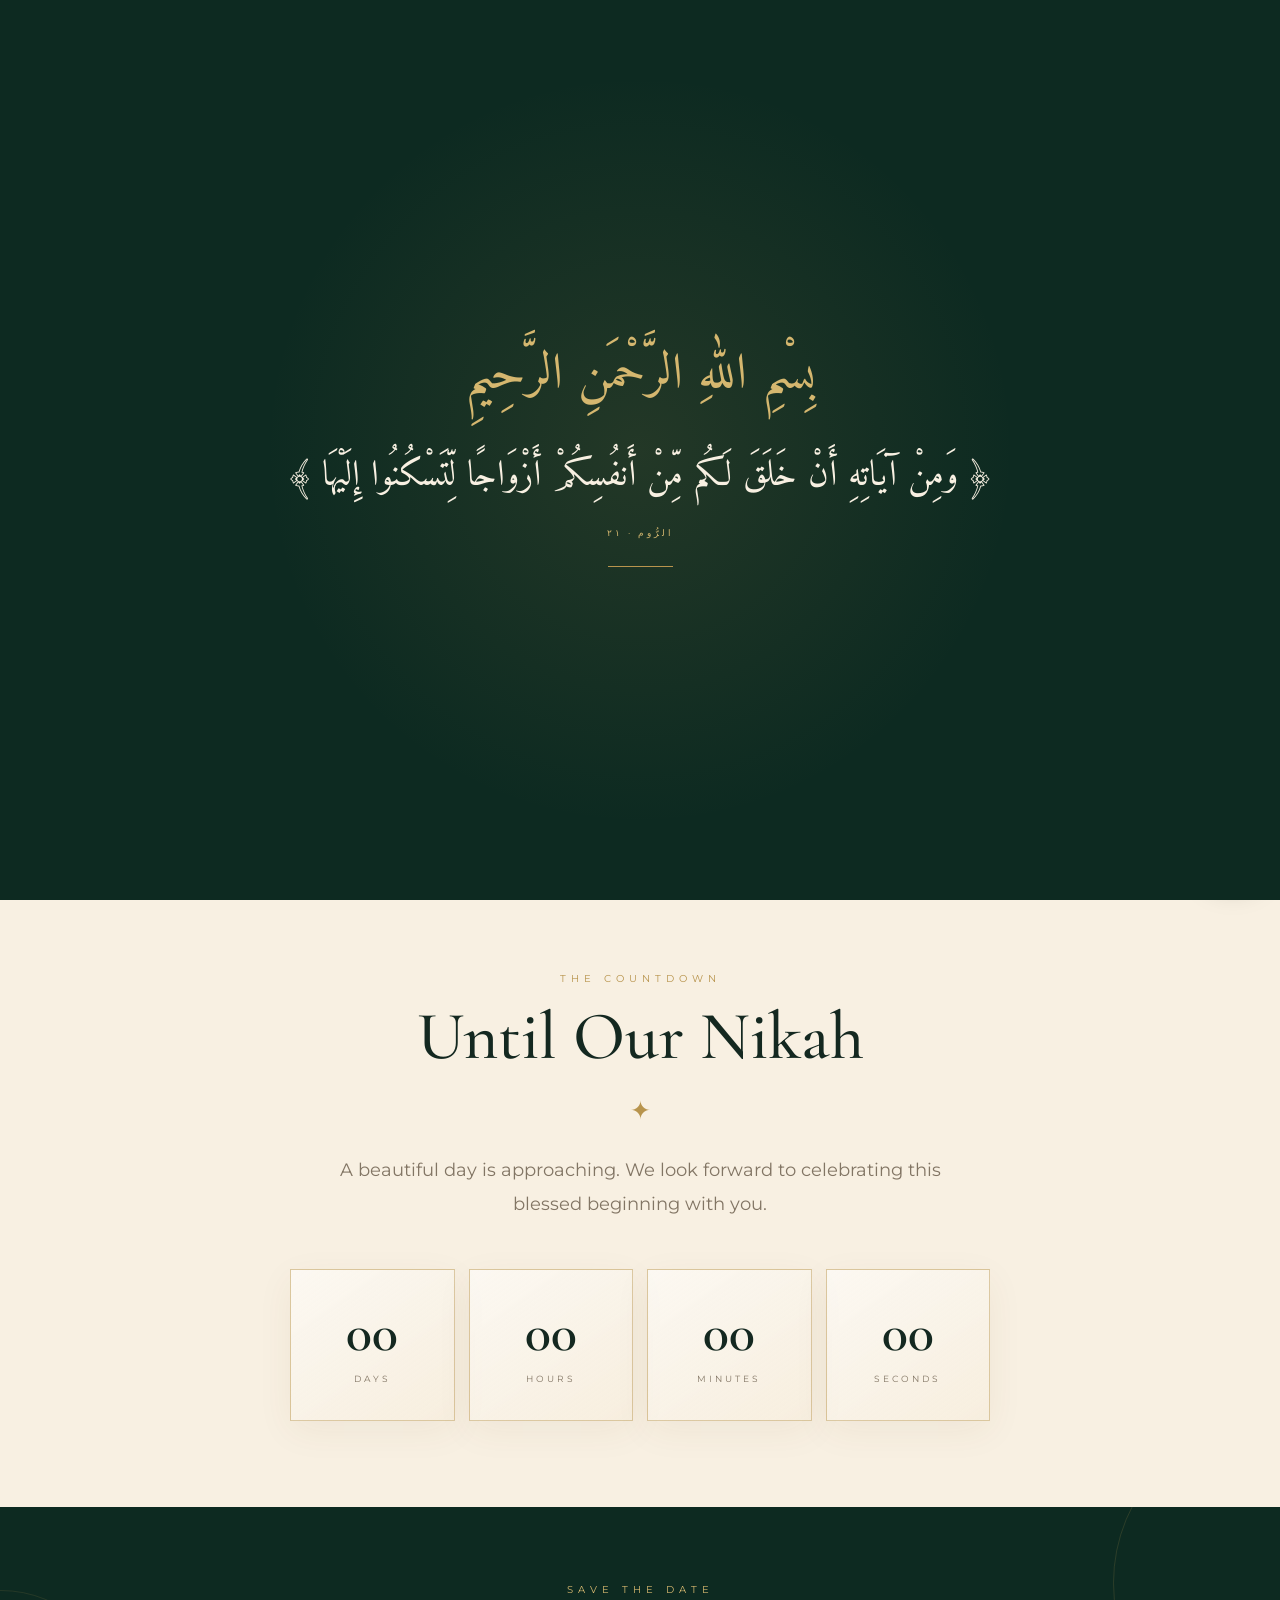
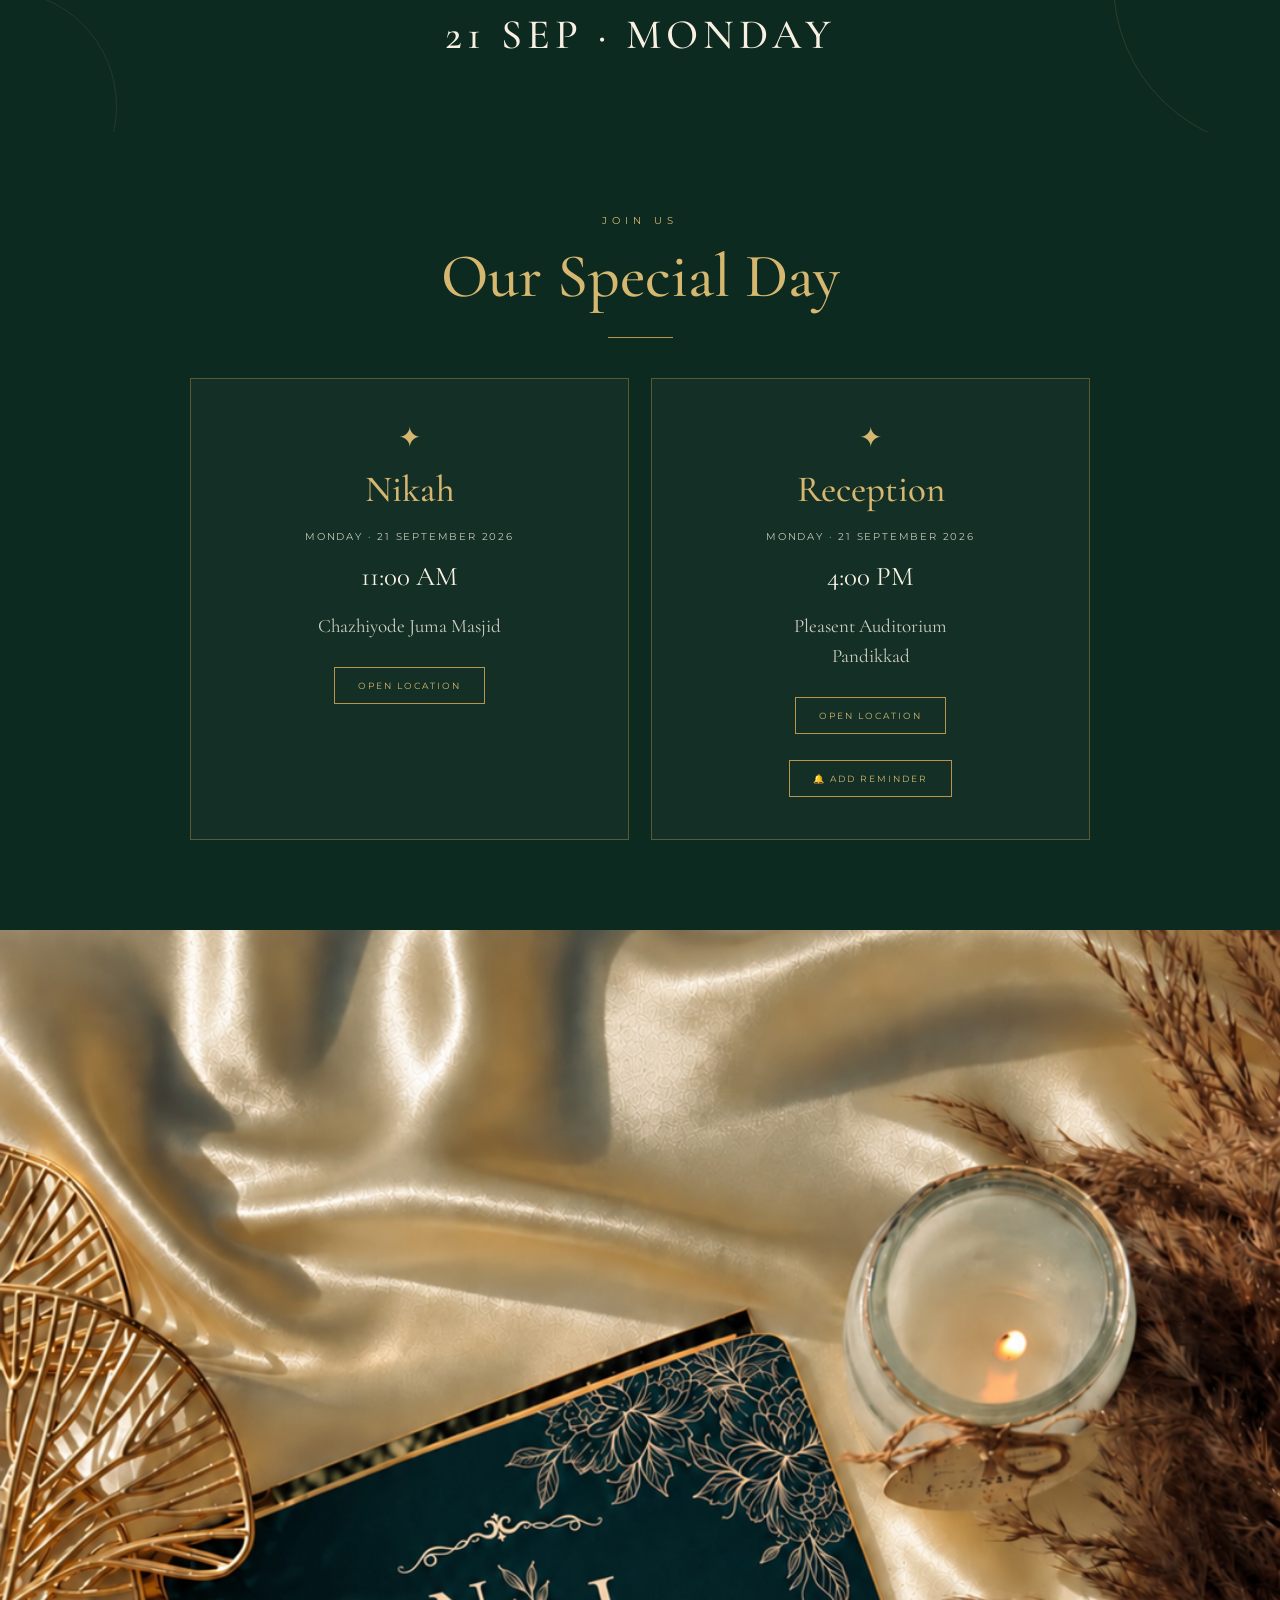
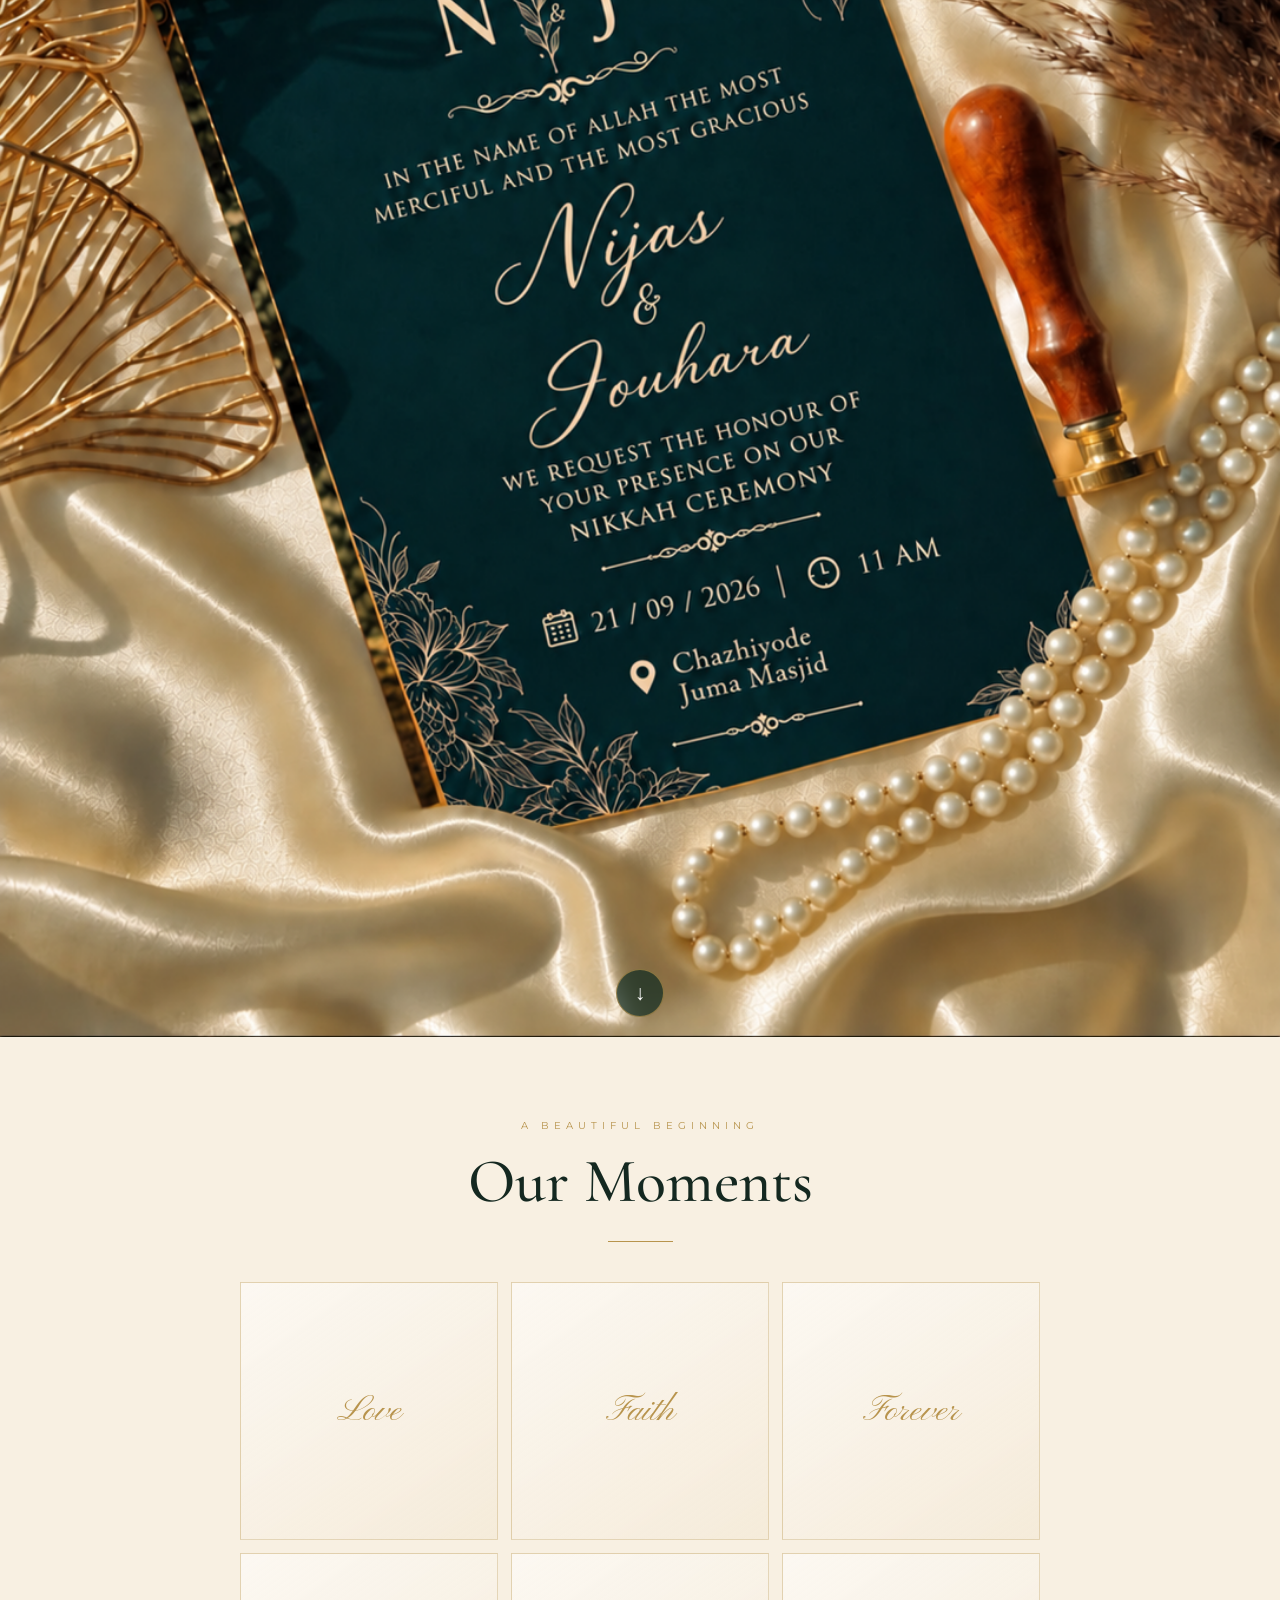
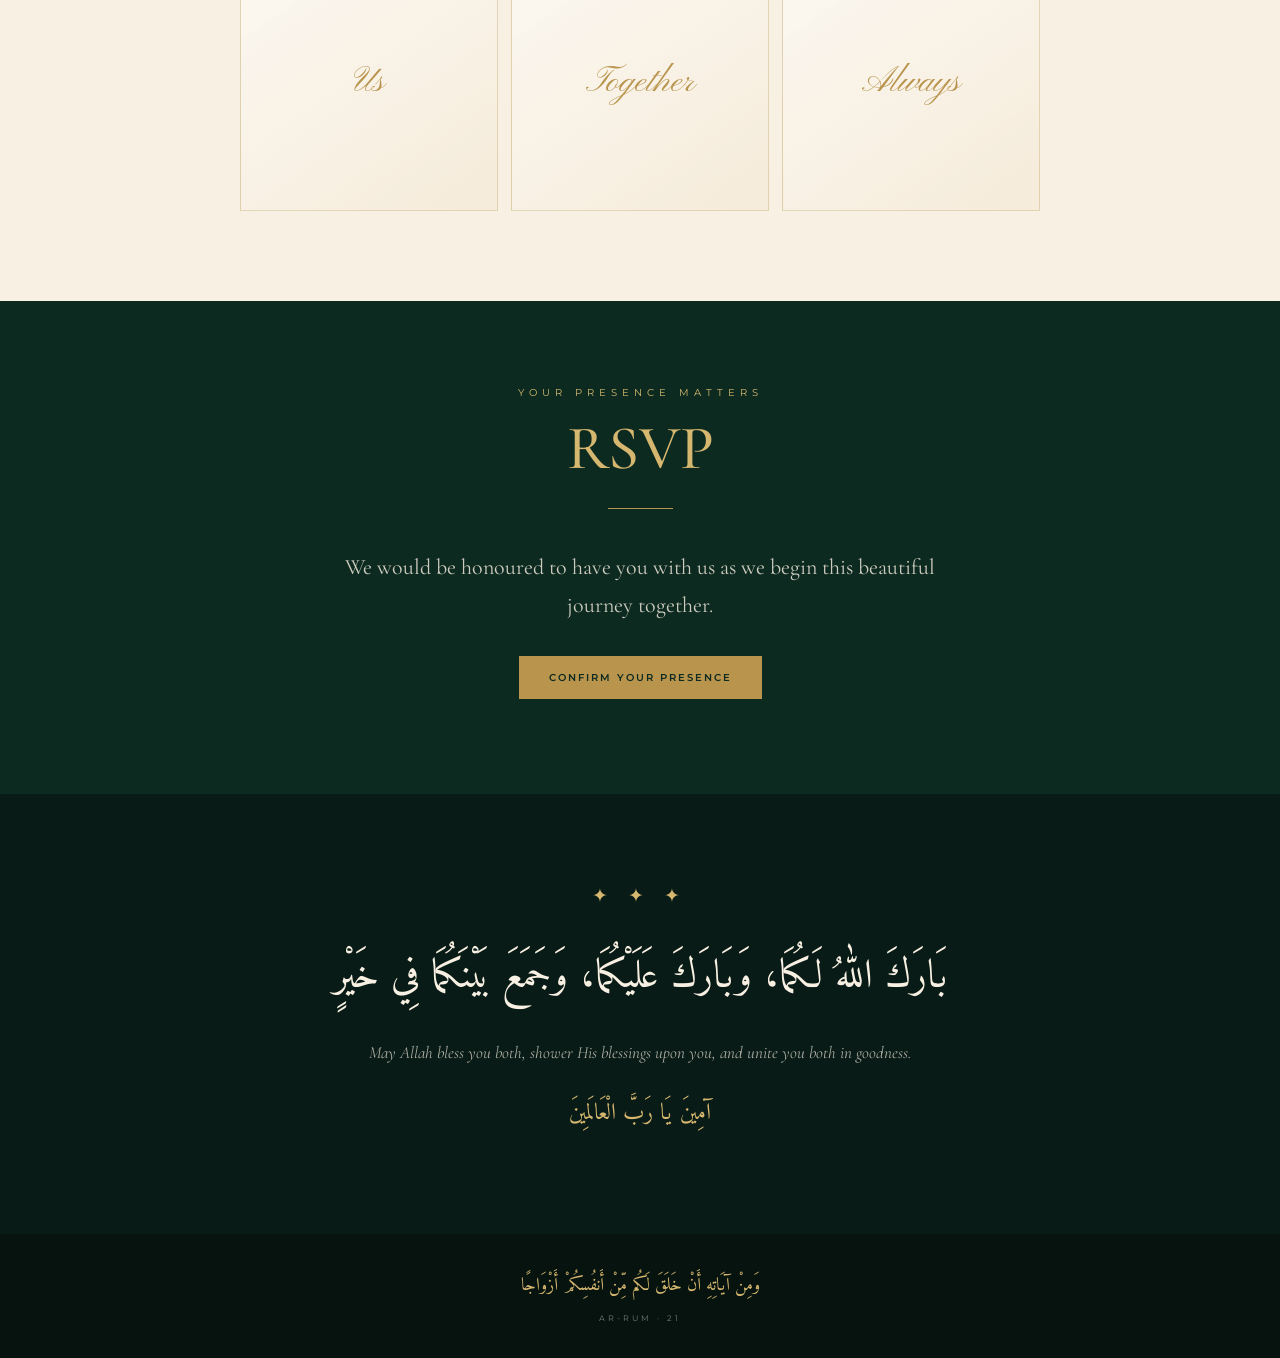
==== commit 7bf73f99: "Refactor HTML structure and remove unused styles" ====
--- a/index.html
+++ b/index.html
@@ -14,6 +14,11 @@
 
 <meta name="description"
       content="Wedding invitation of Asif Nijas Faizy & Jouhara Fathima — 21 September 2026">
+
+
+<!-- =====================================================
+     GOOGLE FONTS
+===================================================== -->
 
 <link rel="preconnect"
       href="https://fonts.googleapis.com">
@@ -22,372 +27,16 @@
       href="https://fonts.gstatic.com"
       crossorigin>
 
-<!-- =====================================================
-     GOOGLE FONTS
-===================================================== -->
-
 <link href="https://fonts.googleapis.com/css2?family=Amiri:wght@400;700&family=Cormorant+Garamond:wght@400;500;600;700&family=Montserrat:wght@400;500;600&family=Pinyon+Script&display=swap"
       rel="stylesheet">
 
 
 <!-- =====================================================
-     MAIN CSS
+     CSS
 ===================================================== -->
 
 <link rel="stylesheet"
       href="style.css">
-
-
-<!-- =====================================================
-     PRE-HERO / DATE SUPPORT CSS
-     This keeps the new intro working even if the
-     external CSS has not yet been updated.
-===================================================== -->
-
-<style>
-
-.pre-hero{
-
-    position:relative;
-
-    width:100%;
-
-    min-height:100svh;
-
-    display:flex;
-
-    align-items:center;
-
-    justify-content:center;
-
-    text-align:center;
-
-    padding:60px 20px;
-
-    background:
-        radial-gradient(
-            circle at 50% 40%,
-            rgba(184,148,77,.12),
-            transparent 45%
-        ),
-        #101713;
-
-    color:var(--cream);
-
-    overflow:hidden;
-
-}
-
-
-.pre-hero::before{
-
-    content:"";
-
-    position:absolute;
-
-    inset:0;
-
-    background-image:
-
-        linear-gradient(
-            45deg,
-            transparent 48%,
-            rgba(213,183,111,.06) 49%,
-            transparent 50%
-        ),
-
-        linear-gradient(
-            -45deg,
-            transparent 48%,
-            rgba(213,183,111,.06) 49%,
-            transparent 50%
-        );
-
-    background-size:40px 40px;
-
-    opacity:.35;
-
-    pointer-events:none;
-
-}
-
-
-.pre-hero-content{
-
-    position:relative;
-
-    z-index:2;
-
-    width:100%;
-
-    max-width:760px;
-
-}
-
-
-.pre-hero-bismillah{
-
-    font-family:"Amiri",serif;
-
-    font-size:
-        clamp(27px,7vw,50px);
-
-    line-height:1.7;
-
-    color:var(--gold-light);
-
-    direction:rtl;
-
-    margin-bottom:30px;
-
-}
-
-
-.pre-hero-ornament{
-
-    color:var(--gold-light);
-
-    font-size:34px;
-
-    line-height:1;
-
-    margin-bottom:34px;
-
-}
-
-
-.pre-hero-name{
-
-    font-family:"Pinyon Script",cursive;
-
-    font-size:
-        clamp(52px,13vw,92px);
-
-    font-weight:400;
-
-    line-height:.95;
-
-    letter-spacing:1px;
-
-    color:var(--gold-light);
-
-    white-space:nowrap;
-
-    text-shadow:
-        0 2px 16px
-        rgba(184,148,77,.14);
-
-}
-
-
-.pre-hero-weds{
-
-    font-family:"Montserrat",sans-serif;
-
-    font-size:10px;
-
-    letter-spacing:6px;
-
-    color:
-        rgba(248,240,226,.72);
-
-    margin:24px 0;
-
-}
-
-
-.pre-hero-line{
-
-    width:72px;
-
-    height:1px;
-
-    background:var(--gold);
-
-    margin:
-        30px auto
-        24px;
-
-}
-
-
-.pre-hero-date{
-
-    font-family:
-        "Cormorant Garamond",
-        serif;
-
-    font-size:
-        clamp(17px,4.5vw,25px);
-
-    letter-spacing:3px;
-
-    color:
-        rgba(248,240,226,.72);
-
-}
-
-
-.pre-hero-ceremony{
-
-    margin-top:26px;
-
-    font-family:"Montserrat",sans-serif;
-
-    font-size:10px;
-
-    letter-spacing:5px;
-
-    color:var(--gold-light);
-
-}
-
-
-@media(max-width:480px){
-
-    .pre-hero{
-
-        padding:
-            50px 18px;
-
-    }
-
-
-    .pre-hero-name{
-
-        font-size:
-            clamp(48px,13vw,72px);
-
-        letter-spacing:.5px;
-
-    }
-
-
-    .pre-hero-bismillah{
-
-        font-size:
-            clamp(25px,7vw,38px);
-
-    }
-
-
-    .pre-hero-date{
-
-        letter-spacing:2px;
-
-    }
-
-}
-
-
-/* =====================================================
-   SAVE THE DATE — DATE LINE
-===================================================== */
-
-.save-date-date{
-
-    margin-top:18px;
-
-    font-family:
-        "Cormorant Garamond",
-        serif;
-
-    font-size:
-        clamp(18px,4.5vw,25px);
-
-    letter-spacing:4px;
-
-    color:var(--cream);
-
-}
-
-
-.save-date-weekday{
-
-    margin-top:7px;
-
-    font-family:
-        "Montserrat",
-        sans-serif;
-
-    font-size:9px;
-
-    letter-spacing:4px;
-
-    color:
-        var(--gold-light);
-
-    text-transform:uppercase;
-
-}
-
-
-/* =====================================================
-   RECEPTION REMINDER
-===================================================== */
-
-.reception-reminder{
-
-    margin-top:14px;
-
-}
-
-
-/* =====================================================
-   HERO SAFETY
-===================================================== */
-
-.hero{
-
-    position:relative;
-
-    width:100%;
-
-    height:auto;
-
-    min-height:0;
-
-    overflow:hidden;
-
-    background:var(--cream);
-
-    line-height:0;
-
-}
-
-
-.hero-image{
-
-    display:block;
-
-    width:100%;
-
-    height:auto;
-
-    max-width:none;
-
-    object-fit:contain;
-
-    object-position:center;
-
-    margin:0;
-
-    padding:0;
-
-}
-
-
-@media(max-width:480px){
-
-    .hero-scroll{
-
-        bottom:14px;
-
-    }
-
-}
-
-</style>
 
 </head>
 
@@ -461,13 +110,84 @@
 
 
 <!-- =====================================================
+     WEDDING INTRO
+     IMMEDIATELY AFTER OPENING
+===================================================== -->
+
+<section
+    class="pre-hero"
+    id="preHero">
+
+    <div class="pre-hero-content">
+
+
+        <div class="pre-hero-bismillah">
+
+            بِسْمِ اللهِ الرَّحْمَنِ الرَّحِيمِ
+
+        </div>
+
+
+        <div class="pre-hero-ornament">
+
+            ✦
+
+        </div>
+
+
+        <div class="pre-hero-name">
+
+            Nijas Faizy
+
+        </div>
+
+
+        <div class="pre-hero-weds">
+
+            WEDS
+
+        </div>
+
+
+        <div class="pre-hero-name">
+
+            Jouhara Fathima
+
+        </div>
+
+
+        <div class="pre-hero-line"></div>
+
+
+        <div class="pre-hero-date">
+
+            Monday · 21 September 2026 · 11 AM
+
+        </div>
+
+
+        <div class="pre-hero-ceremony">
+
+            WEDDING CEREMONY
+
+        </div>
+
+
+    </div>
+
+</section>
+
+
+
+<!-- =====================================================
      COUNTDOWN
 ===================================================== -->
 
 <section
     class="section countdown-section">
 
-    <div class="section-inner countdown-intro reveal">
+    <div
+        class="section-inner countdown-intro reveal">
 
 
         <div
@@ -601,6 +321,7 @@
 
     <div class="save-date-content reveal">
 
+
         <div class="save-date-label">
 
             SAVE THE DATE
@@ -610,16 +331,10 @@
 
         <div class="save-date-date">
 
-            21 SEP
-
-        </div>
-
-
-        <div class="save-date-weekday">
-
-            MONDAY
-
-        </div>
+            21 SEP · MONDAY
+
+        </div>
+
 
     </div>
 
@@ -832,78 +547,8 @@
 
 
 <!-- =====================================================
-     WEDDING INTRO
-     MOVED BELOW RECEPTION REMINDER
-===================================================== -->
-
-<section
-    class="pre-hero"
-    id="preHero">
-
-    <div class="pre-hero-content">
-
-
-        <div class="pre-hero-bismillah">
-
-            بِسْمِ اللهِ الرَّحْمَنِ الرَّحِيمِ
-
-        </div>
-
-
-        <div class="pre-hero-ornament">
-
-            ✦
-
-        </div>
-
-
-        <div class="pre-hero-name">
-
-            Nijas Faizy
-
-        </div>
-
-
-        <div class="pre-hero-weds">
-
-            WEDS
-
-        </div>
-
-
-        <div class="pre-hero-name">
-
-            Jouhara Fathima
-
-        </div>
-
-
-        <div class="pre-hero-line"></div>
-
-
-        <div class="pre-hero-date">
-
-            Monday · 21 September 2026 · 11 AM
-
-        </div>
-
-
-        <div class="pre-hero-ceremony">
-
-            WEDDING CEREMONY
-
-        </div>
-
-
-    </div>
-
-</section>
-
-
-
-<!-- =====================================================
      WEDDING HERO
-     NOW BELOW RECEPTION + REMINDER
+     AFTER RECEPTION + LOCATION + REMINDER
 ===================================================== -->
 
 <section
@@ -915,8 +560,7 @@
         src="weddinghero.webp"
         alt="Wedding Invitation"
         loading="eager"
-        decoding="async"
-    >
+        decoding="async">
 
 
     <button
@@ -1183,11 +827,6 @@
 </button>
 
 
-
-<!-- =====================================================
-     SETTINGS BACKDROP
-===================================================== -->
-
 <div
     class="settings-backdrop"
     id="settingsBackdrop">
@@ -1351,7 +990,6 @@
 
 
         <div class="music-row">
-
 
             <button
                 class="music-control"
@@ -1377,8 +1015,6 @@
 
 
 
-    <!-- FOOTER -->
-
     <div class="settings-footer">
 
         <span>♡</span>
@@ -1420,5 +1056,4 @@
 
 
 </body>
-
 </html>
--- a/style.css
+++ b/style.css
@@ -1,5 +1,11 @@
 /* =====================================================
-   ROOT
+   WEDDING INVITATION
+   COMPLETE STYLE SHEET
+===================================================== */
+
+
+/* =====================================================
+   ROOT VARIABLES
 ===================================================== */
 
 :root{
@@ -26,14 +32,22 @@
 ===================================================== */
 
 *{
+
     margin:0;
+
     padding:0;
+
     box-sizing:border-box;
-}
+
+}
+
 
 html{
+
     scroll-behavior:smooth;
-}
+
+}
+
 
 body{
 
@@ -91,6 +105,7 @@
 
 }
 
+
 .opening.hide{
 
     opacity:0;
@@ -100,6 +115,7 @@
     pointer-events:none;
 
 }
+
 
 .opening-content{
 
@@ -112,6 +128,7 @@
 
 }
 
+
 .bismillah{
 
     font-family:"Amiri",serif;
@@ -129,6 +146,7 @@
 
 }
 
+
 .opening-ayah{
 
     font-family:"Amiri",serif;
@@ -144,6 +162,7 @@
 
 }
 
+
 .opening-reference{
 
     margin-top:14px;
@@ -158,6 +177,7 @@
 
 }
 
+
 .opening-line{
 
     width:65px;
@@ -170,13 +190,15 @@
 
 }
 
+
 @keyframes openingFade{
 
     from{
 
         opacity:0;
 
-        transform:translateY(18px);
+        transform:
+            translateY(18px);
 
     }
 
@@ -184,7 +206,8 @@
 
         opacity:1;
 
-        transform:translateY(0);
+        transform:
+            translateY(0);
 
     }
 
@@ -210,12 +233,10 @@
     border-radius:50%;
 
     border:
-
         1px solid
         rgba(184,148,77,.8);
 
     background:
-
         rgba(13,42,33,.96);
 
     color:var(--gold-light);
@@ -227,16 +248,18 @@
     cursor:pointer;
 
     box-shadow:
-
         0 5px 25px
         rgba(0,0,0,.22);
 
     backdrop-filter:blur(10px);
 
+    -webkit-backdrop-filter:blur(10px);
+
     transition:.25s;
 
 }
 
+
 .music-btn:active{
 
     transform:scale(.92);
@@ -245,6 +268,284 @@
 
 
 /* =====================================================
+   WEDDING INTRO / PRE HERO
+===================================================== */
+
+.pre-hero{
+
+    position:relative;
+
+    width:100%;
+
+    min-height:100svh;
+
+    display:flex;
+
+    align-items:center;
+
+    justify-content:center;
+
+    text-align:center;
+
+    padding:
+        60px 20px;
+
+    background:
+
+        radial-gradient(
+            circle at 50% 40%,
+            rgba(184,148,77,.12),
+            transparent 45%
+        ),
+
+        #101713;
+
+    color:var(--cream);
+
+    overflow:hidden;
+
+}
+
+
+/*
+   Subtle geometric background.
+*/
+
+.pre-hero::before{
+
+    content:"";
+
+    position:absolute;
+
+    inset:0;
+
+    background-image:
+
+        linear-gradient(
+            45deg,
+            transparent 48%,
+            rgba(213,183,111,.06) 49%,
+            transparent 50%
+        ),
+
+        linear-gradient(
+            -45deg,
+            transparent 48%,
+            rgba(213,183,111,.06) 49%,
+            transparent 50%
+        );
+
+    background-size:40px 40px;
+
+    opacity:.35;
+
+    pointer-events:none;
+
+}
+
+
+/*
+   Soft center glow.
+*/
+
+.pre-hero::after{
+
+    content:"";
+
+    position:absolute;
+
+    width:420px;
+
+    height:420px;
+
+    border-radius:50%;
+
+    left:50%;
+
+    top:50%;
+
+    transform:
+        translate(-50%,-50%);
+
+    background:
+
+        radial-gradient(
+            circle,
+            rgba(184,148,77,.06),
+            transparent 70%
+        );
+
+    pointer-events:none;
+
+}
+
+
+.pre-hero-content{
+
+    position:relative;
+
+    z-index:2;
+
+    width:100%;
+
+    max-width:760px;
+
+}
+
+
+/*
+   Arabic Bismillah.
+*/
+
+.pre-hero-bismillah{
+
+    font-family:"Amiri",serif;
+
+    font-size:
+        clamp(27px,7vw,50px);
+
+    line-height:1.7;
+
+    color:var(--gold-light);
+
+    direction:rtl;
+
+    margin-bottom:30px;
+
+}
+
+
+/*
+   Main ornament.
+*/
+
+.pre-hero-ornament{
+
+    color:var(--gold-light);
+
+    font-size:34px;
+
+    line-height:1;
+
+    margin-bottom:34px;
+
+}
+
+
+/*
+   Names.
+
+   Pinyon Script gives the elegant
+   handwritten wedding look.
+*/
+
+.pre-hero-name{
+
+    font-family:
+        "Pinyon Script",
+        cursive;
+
+    font-size:
+        clamp(52px,13vw,92px);
+
+    font-weight:400;
+
+    line-height:.95;
+
+    letter-spacing:1px;
+
+    color:var(--gold-light);
+
+    white-space:nowrap;
+
+    text-shadow:
+        0 2px 16px
+        rgba(184,148,77,.14);
+
+}
+
+
+/*
+   WEDS text.
+*/
+
+.pre-hero-weds{
+
+    font-family:"Montserrat",sans-serif;
+
+    font-size:10px;
+
+    letter-spacing:6px;
+
+    color:
+        rgba(248,240,226,.72);
+
+    margin:
+        24px 0;
+
+}
+
+
+/*
+   Gold divider.
+*/
+
+.pre-hero-line{
+
+    width:72px;
+
+    height:1px;
+
+    background:var(--gold);
+
+    margin:
+        30px auto
+        24px;
+
+}
+
+
+/*
+   Wedding date.
+*/
+
+.pre-hero-date{
+
+    font-family:
+        "Cormorant Garamond",
+        serif;
+
+    font-size:
+        clamp(17px,4.5vw,25px);
+
+    letter-spacing:3px;
+
+    color:
+        rgba(248,240,226,.72);
+
+}
+
+
+/*
+   Ceremony label.
+*/
+
+.pre-hero-ceremony{
+
+    margin-top:26px;
+
+    font-family:"Montserrat",sans-serif;
+
+    font-size:10px;
+
+    letter-spacing:5px;
+
+    color:var(--gold-light);
+
+}
+
+
+/* =====================================================
    HERO
 ===================================================== */
 
@@ -266,6 +567,13 @@
 
 }
 
+
+/*
+   IMPORTANT:
+   Keep intrinsic image ratio.
+   Do NOT use height:100vh.
+*/
+
 .hero-image{
 
     display:block;
@@ -285,6 +593,11 @@
     padding:0;
 
 }
+
+
+/*
+   Hero scroll button.
+*/
 
 .hero-scroll{
 
@@ -321,7 +634,21 @@
     animation:
         scrollBounce 1.8s infinite;
 
-}
+    backdrop-filter:blur(5px);
+
+    -webkit-backdrop-filter:blur(5px);
+
+}
+
+
+.hero-scroll:active{
+
+    transform:
+        translateX(-50%)
+        scale(.92);
+
+}
+
 
 @keyframes scrollBounce{
 
@@ -354,6 +681,7 @@
 
 }
 
+
 .section-inner{
 
     width:100%;
@@ -376,12 +704,12 @@
     color:var(--dark-text);
 
     padding:
-
         72px 22px
         86px;
 
 }
 
+
 .countdown-intro{
 
     max-width:700px;
@@ -390,6 +718,7 @@
 
 }
 
+
 .countdown-label{
 
     font-family:"Montserrat",sans-serif;
@@ -405,6 +734,7 @@
     margin-bottom:18px;
 
 }
+
 
 .countdown-title{
 
@@ -425,6 +755,7 @@
 
 }
 
+
 .small-ornament{
 
     color:var(--gold);
@@ -435,12 +766,12 @@
 
 }
 
+
 .countdown-description{
 
     max-width:650px;
 
     margin:
-
         0 auto 48px;
 
     color:var(--soft-text);
@@ -475,6 +806,7 @@
     margin:auto;
 
 }
+
 
 .time-box{
 
@@ -507,6 +839,7 @@
 
 }
 
+
 .time-number{
 
     font-family:
@@ -524,6 +857,7 @@
 
 }
 
+
 .time-label{
 
     margin-top:13px;
@@ -542,14 +876,15 @@
 
 
 /* =====================================================
-   SAVE THE DATE TRANSITION
+   SAVE THE DATE
 ===================================================== */
 
 .save-date{
 
-    min-height:205px;
-
-    padding:75px 25px;
+    min-height:225px;
+
+    padding:
+        70px 25px;
 
     display:flex;
 
@@ -566,6 +901,30 @@
     overflow:hidden;
 
 }
+
+
+.save-date::before{
+
+    content:"";
+
+    position:absolute;
+
+    width:230px;
+
+    height:230px;
+
+    border-radius:50%;
+
+    border:
+        1px solid
+        rgba(184,148,77,.14);
+
+    left:-115px;
+
+    bottom:-90px;
+
+}
+
 
 .save-date::after{
 
@@ -589,13 +948,17 @@
 
 }
 
+
 .save-date-content{
 
     position:relative;
 
     z-index:2;
 
-}
+    text-align:center;
+
+}
+
 
 .save-date-label{
 
@@ -610,46 +973,86 @@
 }
 
 
-/* =====================================================
-   EVENTS
-===================================================== */
-
-.events-section{
-
-    background:var(--green);
-
-    color:var(--cream);
-
-    padding:
-
-        82px 20px
-        90px;
-
-}
-
-.section-label{
-
-    font-family:"Montserrat",sans-serif;
-
-    font-size:10px;
-
-    letter-spacing:5px;
-
-    color:var(--gold-light);
-
-    text-transform:uppercase;
-
-    margin-bottom:16px;
-
-}
-
-.section-title{
+.save-date-date{
+
+    margin-top:18px;
 
     font-family:
         "Cormorant Garamond",
         serif;
 
     font-size:
+        clamp(28px,7vw,42px);
+
+    font-weight:500;
+
+    letter-spacing:5px;
+
+    line-height:1;
+
+    color:var(--cream);
+
+}
+
+
+.save-date-weekday{
+
+    margin-top:10px;
+
+    font-family:
+        "Montserrat",
+        sans-serif;
+
+    font-size:9px;
+
+    letter-spacing:4px;
+
+    color:var(--gold-light);
+
+}
+
+
+/* =====================================================
+   EVENTS
+===================================================== */
+
+.events-section{
+
+    background:var(--green);
+
+    color:var(--cream);
+
+    padding:
+        82px 20px
+        90px;
+
+}
+
+
+.section-label{
+
+    font-family:"Montserrat",sans-serif;
+
+    font-size:10px;
+
+    letter-spacing:5px;
+
+    color:var(--gold-light);
+
+    text-transform:uppercase;
+
+    margin-bottom:16px;
+
+}
+
+
+.section-title{
+
+    font-family:
+        "Cormorant Garamond",
+        serif;
+
+    font-size:
         clamp(40px,9vw,62px);
 
     font-weight:500;
@@ -660,6 +1063,7 @@
 
 }
 
+
 .gold-line{
 
     width:65px;
@@ -669,7 +1073,6 @@
     background:var(--gold);
 
     margin:
-
         25px auto
         40px;
 
@@ -695,10 +1098,10 @@
 
 }
 
+
 .event-card{
 
     padding:
-
         42px 25px;
 
     border:
@@ -710,6 +1113,7 @@
 
 }
 
+
 .event-symbol{
 
     color:var(--gold-light);
@@ -719,6 +1123,7 @@
     margin-bottom:12px;
 
 }
+
 
 .event-title{
 
@@ -736,6 +1141,7 @@
 
 }
 
+
 .event-date{
 
     font-family:"Montserrat",sans-serif;
@@ -754,6 +1160,7 @@
 
 }
 
+
 .event-time{
 
     font-size:27px;
@@ -764,6 +1171,7 @@
 
 }
 
+
 .event-place{
 
     font-size:19px;
@@ -776,6 +1184,11 @@
 
 }
 
+
+/* =====================================================
+   MAP / REMINDER BUTTONS
+===================================================== */
+
 .map-btn{
 
     display:inline-block;
@@ -783,7 +1196,6 @@
     margin-top:26px;
 
     padding:
-
         12px 23px;
 
     border:
@@ -802,9 +1214,11 @@
 
     text-transform:uppercase;
 
-    transition:.3s;
-
-}
+    transition:
+        .3s ease;
+
+}
+
 
 .map-btn:hover{
 
@@ -815,6 +1229,24 @@
 }
 
 
+.map-btn:active{
+
+    transform:scale(.97);
+
+}
+
+
+/*
+   Reception reminder spacing.
+*/
+
+.reception-reminder{
+
+    margin-top:0;
+
+}
+
+
 /* =====================================================
    MOMENTS
 ===================================================== */
@@ -826,23 +1258,25 @@
     color:var(--dark-text);
 
     padding:
-
         82px 20px
         90px;
 
 }
 
+
 .moments-section .section-label{
 
     color:var(--gold);
 
 }
 
+
 .moments-section .section-title{
 
     color:var(--dark-text);
 
 }
+
 
 .moment-grid{
 
@@ -858,6 +1292,7 @@
     margin:auto;
 
 }
+
 
 .moment{
 
@@ -883,13 +1318,14 @@
 
 }
 
+
 .moment span{
 
     font-family:
-        "Great Vibes",
+        "Pinyon Script",
         cursive;
 
-    font-size:31px;
+    font-size:36px;
 
     color:var(--gold);
 
@@ -907,18 +1343,17 @@
     color:var(--cream);
 
     padding:
-
         85px 20px
         95px;
 
 }
 
+
 .rsvp-text{
 
     max-width:650px;
 
     margin:
-
         0 auto 32px;
 
     font-size:22px;
@@ -929,12 +1364,12 @@
 
 }
 
+
 .whatsapp-btn{
 
     display:inline-block;
 
     padding:
-
         15px 30px;
 
     background:var(--gold);
@@ -957,6 +1392,7 @@
 
 }
 
+
 .whatsapp-btn:hover{
 
     background:var(--gold-light);
@@ -964,6 +1400,13 @@
 }
 
 
+.whatsapp-btn:active{
+
+    transform:scale(.97);
+
+}
+
+
 /* =====================================================
    FINAL DUA
 ===================================================== */
@@ -973,7 +1416,6 @@
     background:var(--green-dark);
 
     padding:
-
         90px 20px
         100px;
 
@@ -983,6 +1425,7 @@
 
 }
 
+
 .dua-ornament{
 
     color:var(--gold-light);
@@ -994,6 +1437,7 @@
     margin-bottom:30px;
 
 }
+
 
 .dua{
 
@@ -1014,12 +1458,12 @@
 
 }
 
+
 .dua-meaning{
 
     max-width:650px;
 
     margin:
-
         22px auto 0;
 
     font-size:17px;
@@ -1032,6 +1476,7 @@
 
 }
 
+
 .amin{
 
     margin-top:25px;
@@ -1055,12 +1500,14 @@
 
     background:#06130f;
 
-    padding:35px 20px;
+    padding:
+        35px 20px;
 
     text-align:center;
 
 }
 
+
 .footer-ayah{
 
     direction:rtl;
@@ -1075,6 +1522,7 @@
 
 }
 
+
 .footer-reference{
 
     margin-top:10px;
@@ -1085,13 +1533,14 @@
 
     letter-spacing:3px;
 
-    color:rgba(255,255,255,.45);
-
-}
-
-
-/* =====================================================
-   REVEAL
+    color:
+        rgba(255,255,255,.45);
+
+}
+
+
+/* =====================================================
+   REVEAL ANIMATION
 ===================================================== */
 
 .reveal{
@@ -1104,9 +1553,11 @@
     transition:
 
         opacity .9s ease,
+
         transform .9s ease;
 
 }
+
 
 .reveal.show{
 
@@ -1118,154 +1569,665 @@
 }
 
 
-
-/* SETTINGS PANEL */
-.settings-open-btn{position:fixed;right:18px;bottom:22px;width:58px;height:58px;border-radius:50%;border:1px solid var(--gold-light);background:var(--gold);color:var(--green-dark);z-index:9997;font-size:25px;cursor:pointer;box-shadow:0 8px 30px rgba(0,0,0,.28);transition:.25s ease}.settings-open-btn:active{transform:scale(.92)}
-.settings-backdrop{position:fixed;inset:0;z-index:9990;background:rgba(0,0,0,.48);opacity:0;visibility:hidden;transition:.35s ease;backdrop-filter:blur(3px)}.settings-backdrop.show{opacity:1;visibility:visible}
-.settings-panel{position:fixed;left:50%;bottom:20px;transform:translate(-50%,30px);width:min(520px,calc(100% - 28px));max-height:calc(100vh - 40px);overflow:auto;z-index:9996;padding:28px 24px 22px;border:1px solid rgba(184,148,77,.65);border-radius:28px;background:rgba(18,24,21,.96);color:var(--cream);box-shadow:0 20px 70px rgba(0,0,0,.42);opacity:0;visibility:hidden;transition:.35s ease;backdrop-filter:blur(18px)}.settings-panel.show{opacity:1;visibility:visible;transform:translate(-50%,0)}
-.settings-top{display:flex;align-items:center;justify-content:space-between;margin-bottom:22px}.settings-heading{font-family:"Cormorant Garamond",serif;font-size:30px;color:var(--gold-light)}.settings-close{width:38px;height:38px;border-radius:50%;border:1px solid rgba(184,148,77,.55);background:transparent;color:var(--gold-light);font-size:22px;cursor:pointer}.settings-group{margin-top:20px}.settings-label{display:flex;align-items:center;gap:9px;font-family:"Montserrat",sans-serif;font-size:10px;letter-spacing:3px;text-transform:uppercase;color:var(--gold-light);margin-bottom:12px}.settings-options{display:grid;grid-template-columns:repeat(3,1fr);gap:9px}.settings-option{min-height:48px;border:1px solid rgba(255,255,255,.17);border-radius:14px;background:rgba(255,255,255,.045);color:var(--cream);font-family:"Montserrat",sans-serif;font-size:11px;cursor:pointer;transition:.25s ease}.settings-option.active{background:var(--gold);color:var(--green-dark);border-color:var(--gold-light)}.music-row{display:flex;align-items:center;gap:12px}.music-control{width:52px;height:48px;flex:0 0 52px;border:1px solid rgba(184,148,77,.65);border-radius:14px;background:var(--gold);color:var(--green-dark);font-size:18px;cursor:pointer}.volume-control{width:100%;accent-color:var(--gold)}.settings-footer{margin-top:23px;padding-top:18px;border-top:1px solid rgba(184,148,77,.25);text-align:center;color:var(--gold-pale);font-family:"Montserrat",sans-serif;font-size:9px;letter-spacing:2.5px}.settings-footer span{font-size:15px;margin-right:6px}
-/* TOUCH BAARAKALLAH */
-/* TOUCH BAARAKALLAH */
+/* =====================================================
+   SETTINGS BUTTON
+===================================================== */
+
+.settings-open-btn{
+
+    position:fixed;
+
+    right:18px;
+
+    bottom:22px;
+
+    width:58px;
+
+    height:58px;
+
+    border-radius:50%;
+
+    border:
+        1px solid
+        var(--gold-light);
+
+    background:var(--gold);
+
+    color:var(--green-dark);
+
+    z-index:9997;
+
+    font-size:25px;
+
+    cursor:pointer;
+
+    box-shadow:
+        0 8px 30px
+        rgba(0,0,0,.28);
+
+    transition:
+        .25s ease;
+
+}
+
+
+.settings-open-btn:active{
+
+    transform:scale(.92);
+
+}
+
+
+/* =====================================================
+   SETTINGS BACKDROP
+===================================================== */
+
+.settings-backdrop{
+
+    position:fixed;
+
+    inset:0;
+
+    z-index:9990;
+
+    background:
+        rgba(0,0,0,.48);
+
+    opacity:0;
+
+    visibility:hidden;
+
+    transition:
+        .35s ease;
+
+    backdrop-filter:blur(3px);
+
+    -webkit-backdrop-filter:blur(3px);
+
+}
+
+
+.settings-backdrop.show{
+
+    opacity:1;
+
+    visibility:visible;
+
+}
+
+
+/* =====================================================
+   SETTINGS PANEL
+===================================================== */
+
+.settings-panel{
+
+    position:fixed;
+
+    left:50%;
+
+    bottom:20px;
+
+    transform:
+        translate(-50%,30px);
+
+    width:
+        min(
+            520px,
+            calc(100% - 28px)
+        );
+
+    max-height:
+        calc(100vh - 40px);
+
+    overflow:auto;
+
+    z-index:9996;
+
+    padding:
+        28px 24px
+        22px;
+
+    border:
+        1px solid
+        rgba(184,148,77,.65);
+
+    border-radius:28px;
+
+    background:
+        rgba(18,24,21,.96);
+
+    color:var(--cream);
+
+    box-shadow:
+        0 20px 70px
+        rgba(0,0,0,.42);
+
+    opacity:0;
+
+    visibility:hidden;
+
+    transition:
+        .35s ease;
+
+    backdrop-filter:blur(18px);
+
+    -webkit-backdrop-filter:blur(18px);
+
+}
+
+
+.settings-panel.show{
+
+    opacity:1;
+
+    visibility:visible;
+
+    transform:
+        translate(-50%,0);
+
+}
+
+
+/* =====================================================
+   SETTINGS TOP
+===================================================== */
+
+.settings-top{
+
+    display:flex;
+
+    align-items:center;
+
+    justify-content:space-between;
+
+    margin-bottom:22px;
+
+}
+
+
+.settings-heading{
+
+    font-family:
+        "Cormorant Garamond",
+        serif;
+
+    font-size:30px;
+
+    color:var(--gold-light);
+
+}
+
+
+.settings-close{
+
+    width:38px;
+
+    height:38px;
+
+    border-radius:50%;
+
+    border:
+        1px solid
+        rgba(184,148,77,.55);
+
+    background:transparent;
+
+    color:var(--gold-light);
+
+    font-size:22px;
+
+    cursor:pointer;
+
+}
+
+
+/* =====================================================
+   SETTINGS GROUP
+===================================================== */
+
+.settings-group{
+
+    margin-top:20px;
+
+}
+
+
+.settings-label{
+
+    display:flex;
+
+    align-items:center;
+
+    gap:9px;
+
+    font-family:"Montserrat",sans-serif;
+
+    font-size:10px;
+
+    letter-spacing:3px;
+
+    text-transform:uppercase;
+
+    color:var(--gold-light);
+
+    margin-bottom:12px;
+
+}
+
+
+.settings-options{
+
+    display:grid;
+
+    grid-template-columns:
+        repeat(3,1fr);
+
+    gap:9px;
+
+}
+
+
+.settings-option{
+
+    min-height:48px;
+
+    border:
+        1px solid
+        rgba(255,255,255,.17);
+
+    border-radius:14px;
+
+    background:
+        rgba(255,255,255,.045);
+
+    color:var(--cream);
+
+    font-family:"Montserrat",sans-serif;
+
+    font-size:11px;
+
+    cursor:pointer;
+
+    transition:
+        .25s ease;
+
+}
+
+
+.settings-option:active{
+
+    transform:scale(.97);
+
+}
+
+
+.settings-option.active{
+
+    background:var(--gold);
+
+    color:var(--green-dark);
+
+    border-color:
+        var(--gold-light);
+
+}
+
+
+/* =====================================================
+   MUSIC SETTINGS
+===================================================== */
+
+.music-row{
+
+    display:flex;
+
+    align-items:center;
+
+    gap:12px;
+
+}
+
+
+.music-control{
+
+    width:52px;
+
+    height:48px;
+
+    flex:
+        0 0 52px;
+
+    border:
+        1px solid
+        rgba(184,148,77,.65);
+
+    border-radius:14px;
+
+    background:var(--gold);
+
+    color:var(--green-dark);
+
+    font-size:18px;
+
+    cursor:pointer;
+
+}
+
+
+.volume-control{
+
+    width:100%;
+
+    accent-color:var(--gold);
+
+}
+
+
+/* =====================================================
+   SETTINGS FOOTER
+===================================================== */
+
+.settings-footer{
+
+    margin-top:23px;
+
+    padding-top:18px;
+
+    border-top:
+        1px solid
+        rgba(184,148,77,.25);
+
+    text-align:center;
+
+    color:var(--gold-pale);
+
+    font-family:"Montserrat",sans-serif;
+
+    font-size:9px;
+
+    letter-spacing:2.5px;
+
+}
+
+
+.settings-footer span{
+
+    font-size:15px;
+
+    margin-right:6px;
+
+}
+
+
+/* =====================================================
+   TOUCH BAARAKALLAH
+===================================================== */
+
 .touch-blessing{
+
     position:fixed;
+
     left:50%;
+
     top:50%;
+
     z-index:10000;
+
     pointer-events:none;
 
     display:flex;
+
     align-items:center;
+
     justify-content:center;
+
     gap:8px;
 
     min-width:205px;
+
     height:64px;
-    padding:0 28px;
-
-    border:1px solid rgba(184,148,77,.65);
+
+    padding:
+        0 28px;
+
+    border:
+        1px solid
+        rgba(184,148,77,.65);
+
     border-radius:40px;
 
-    background:rgba(45,45,43,.88);
+    background:
+        rgba(45,45,43,.88);
 
     color:#eee8d8;
 
-    font-family:"Cormorant Garamond",serif;
-    font-size:clamp(24px,6vw,34px);
+    font-family:
+        "Cormorant Garamond",
+        serif;
+
+    font-size:
+        clamp(24px,6vw,34px);
+
     font-weight:500;
+
     font-style:italic;
+
     letter-spacing:.2px;
+
     line-height:1;
 
     box-shadow:
-        0 8px 28px rgba(0,0,0,.28),
-        inset 0 1px 0 rgba(255,255,255,.06),
-        0 0 12px rgba(213,183,111,.10);
+
+        0 8px 28px
+        rgba(0,0,0,.28),
+
+        inset 0 1px 0
+        rgba(255,255,255,.06),
+
+        0 0 12px
+        rgba(213,183,111,.10);
 
     text-shadow:
-        0 0 7px rgba(213,183,111,.28),
-        0 0 18px rgba(213,183,111,.12);
+
+        0 0 7px
+        rgba(213,183,111,.28),
+
+        0 0 18px
+        rgba(213,183,111,.12);
 
     opacity:0;
-    transform:translate(-50%,-50%) scale(.88);
+
+    transform:
+        translate(-50%,-50%)
+        scale(.88);
+
     white-space:nowrap;
-}
+
+}
+
 
 .touch-blessing.show{
-    animation:baarakallahElegant 1.65s ease-out forwards;
-}
+
+    animation:
+        baarakallahElegant
+        1.65s ease-out
+        forwards;
+
+}
+
 
 @keyframes baarakallahElegant{
 
     0%{
+
         opacity:0;
-        transform:translate(-50%,-50%) scale(.88);
-    }
+
+        transform:
+            translate(-50%,-50%)
+            scale(.88);
+
+    }
+
 
     15%{
+
         opacity:1;
-        transform:translate(-50%,-50%) scale(1);
-    }
+
+        transform:
+            translate(-50%,-50%)
+            scale(1);
+
+    }
+
 
     70%{
+
         opacity:1;
-        transform:translate(-50%,-51%) scale(1);
-    }
+
+        transform:
+            translate(-50%,-51%)
+            scale(1);
+
+    }
+
 
     100%{
+
         opacity:0;
-        transform:translate(-50%,-54%) scale(1.015);
-    }
-}
-
-
-/* Reference-style floating hearts and sparkles */
+
+        transform:
+            translate(-50%,-54%)
+            scale(1.015);
+
+    }
+
+}
+
+
+/* =====================================================
+   TOUCH FLOATING HEARTS / SPARKLES
+===================================================== */
+
 .touch-heart{
+
     position:fixed;
+
     z-index:9999;
+
     pointer-events:none;
 
-    font-family:Georgia,serif;
+    font-family:
+        Georgia,
+        serif;
+
     font-weight:normal;
 
     opacity:0;
 
-    animation:touchHeartFloat 1.5s ease-out forwards;
-}
+    animation:
+        touchHeartFloat
+        1.5s ease-out
+        forwards;
+
+}
+
 
 .touch-heart.gold{
+
     color:#d6b76f;
-    text-shadow:0 0 8px rgba(213,183,111,.30);
-}
+
+    text-shadow:
+        0 0 8px
+        rgba(213,183,111,.30);
+
+}
+
 
 .touch-heart.green{
+
     color:#6fae9b;
-    text-shadow:0 0 8px rgba(111,174,155,.25);
-}
+
+    text-shadow:
+        0 0 8px
+        rgba(111,174,155,.25);
+
+}
+
 
 .touch-heart.heart{
+
     font-size:23px;
-}
+
+}
+
 
 .touch-heart.sparkle{
+
     font-size:20px;
-}
+
+}
+
 
 .touch-heart.small{
+
     font-size:14px;
-}
+
+}
+
 
 @keyframes touchHeartFloat{
 
     0%{
+
         opacity:0;
+
         transform:
             translate(-50%,-50%)
             scale(.45)
             rotate(0deg);
-    }
+
+    }
+
 
     18%{
+
         opacity:.95;
+
         transform:
             translate(-50%,-50%)
             scale(1);
-    }
+
+    }
+
 
     65%{
+
         opacity:.85;
-    }
+
+    }
+
 
     100%{
+
         opacity:0;
+
         transform:
+
             translate(
                 calc(-50% + var(--drift-x)),
                 calc(-50% + var(--drift-y))
             )
+
             scale(.82)
+
             rotate(var(--rotate));
-    }
-}
+
+    }
+
+}
+
+
 /* =====================================================
    MOBILE
 ===================================================== */
@@ -1275,17 +2237,18 @@
     .countdown-section{
 
         padding:
-
             58px 18px
             68px;
 
     }
 
+
     .countdown-description{
 
         margin-bottom:38px;
 
     }
+
 
     .countdown{
 
@@ -1298,19 +2261,23 @@
 
     }
 
+
     .time-box{
 
         min-height:135px;
 
     }
 
+
     .save-date{
 
-        min-height:180px;
-
-        padding:60px 20px;
-
-    }
+        min-height:200px;
+
+        padding:
+            60px 20px;
+
+    }
+
 
     .events{
 
@@ -1320,11 +2287,14 @@
 
     }
 
+
     .event-card{
 
-        padding:35px 18px;
-
-    }
+        padding:
+            35px 18px;
+
+    }
+
 
     .moment-grid{
 
@@ -1333,6 +2303,118 @@
 
     }
 
+
+    .pre-hero{
+
+        min-height:
+            100svh;
+
+        padding:
+            50px 18px;
+
+    }
+
+
+    .pre-hero-name{
+
+        font-size:
+            clamp(
+                48px,
+                13vw,
+                72px
+            );
+
+        letter-spacing:.5px;
+
+    }
+
+
+    .pre-hero-bismillah{
+
+        font-size:
+            clamp(
+                25px,
+                7vw,
+                38px
+            );
+
+    }
+
+
+    .pre-hero-date{
+
+        letter-spacing:2px;
+
+    }
+
+
+    .pre-hero-weds{
+
+        letter-spacing:5px;
+
+    }
+
+
+    .pre-hero-ceremony{
+
+        letter-spacing:4px;
+
+    }
+
+
+    .settings-panel{
+
+        bottom:14px;
+
+        width:
+            calc(100% - 20px);
+
+        border-radius:24px;
+
+        padding:
+            24px 18px
+            20px;
+
+    }
+
+
+    .settings-open-btn{
+
+        right:15px;
+
+        bottom:18px;
+
+        width:54px;
+
+        height:54px;
+
+    }
+
+
+    .music-btn{
+
+        top:14px;
+
+        right:14px;
+
+        width:48px;
+
+        height:48px;
+
+    }
+
+
+    .touch-blessing{
+
+        min-width:190px;
+
+        height:58px;
+
+        padding:
+            0 22px;
+
+    }
+
 }
 
 
@@ -1348,18 +2430,21 @@
 
     }
 
+
     .time-box{
 
         min-height:125px;
 
     }
 
+
     .time-number{
 
         font-size:38px;
 
     }
 
+
     .time-label{
 
         font-size:8px;
@@ -1368,6 +2453,41 @@
 
     }
 
+
+    .pre-hero-name{
+
+        font-size:
+            clamp(
+                44px,
+                13vw,
+                62px
+            );
+
+    }
+
+
+    .pre-hero-date{
+
+        font-size:16px;
+
+        letter-spacing:1.5px;
+
+    }
+
+
+    .settings-options{
+
+        gap:6px;
+
+    }
+
+
+    .settings-option{
+
+        font-size:10px;
+
+    }
+
 }
 
 
@@ -1379,14 +2499,18 @@
 
     *{
 
-        animation-duration:.01ms !important;
-
-        animation-iteration-count:1 !important;
-
-        scroll-behavior:auto !important;
-
-        transition-duration:.01ms !important;
-
-    }
-
-}
+        animation-duration:
+            .01ms !important;
+
+        animation-iteration-count:
+            1 !important;
+
+        scroll-behavior:
+            auto !important;
+
+        transition-duration:
+            .01ms !important;
+
+    }
+
+}
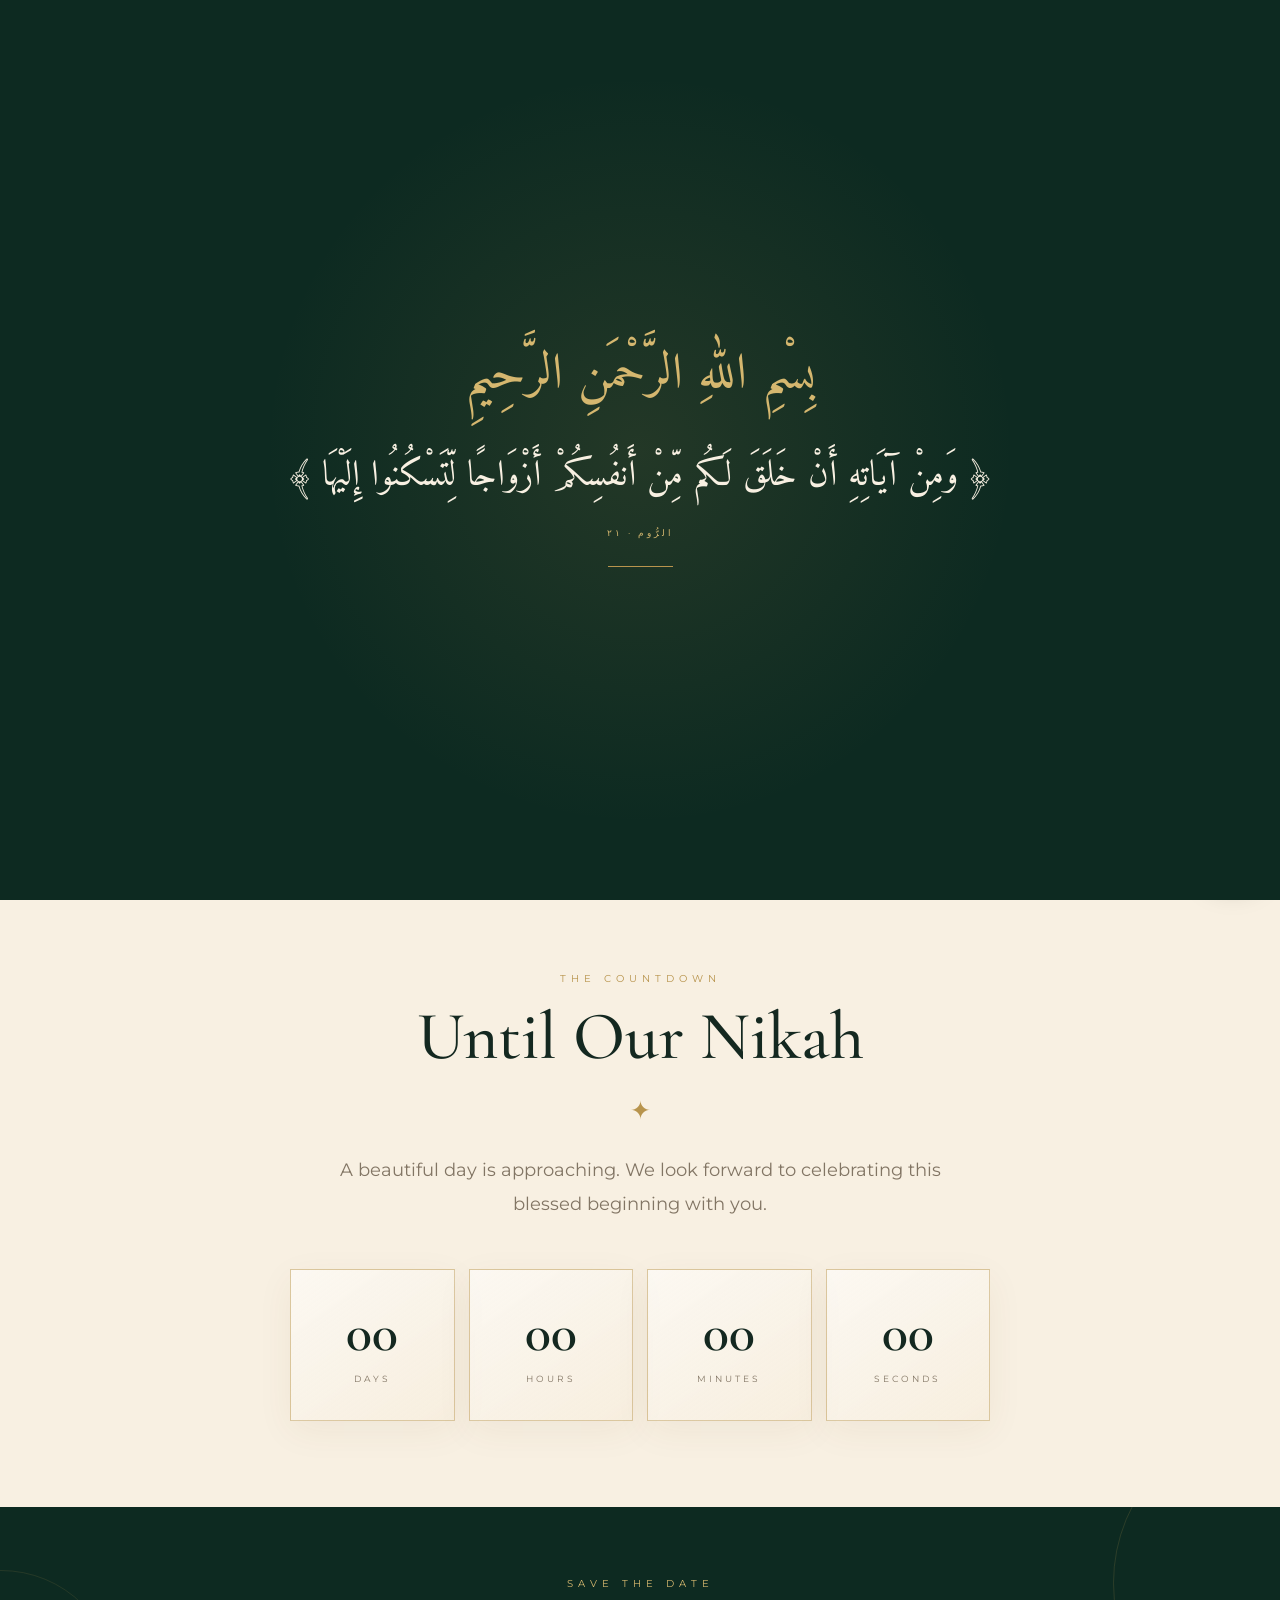
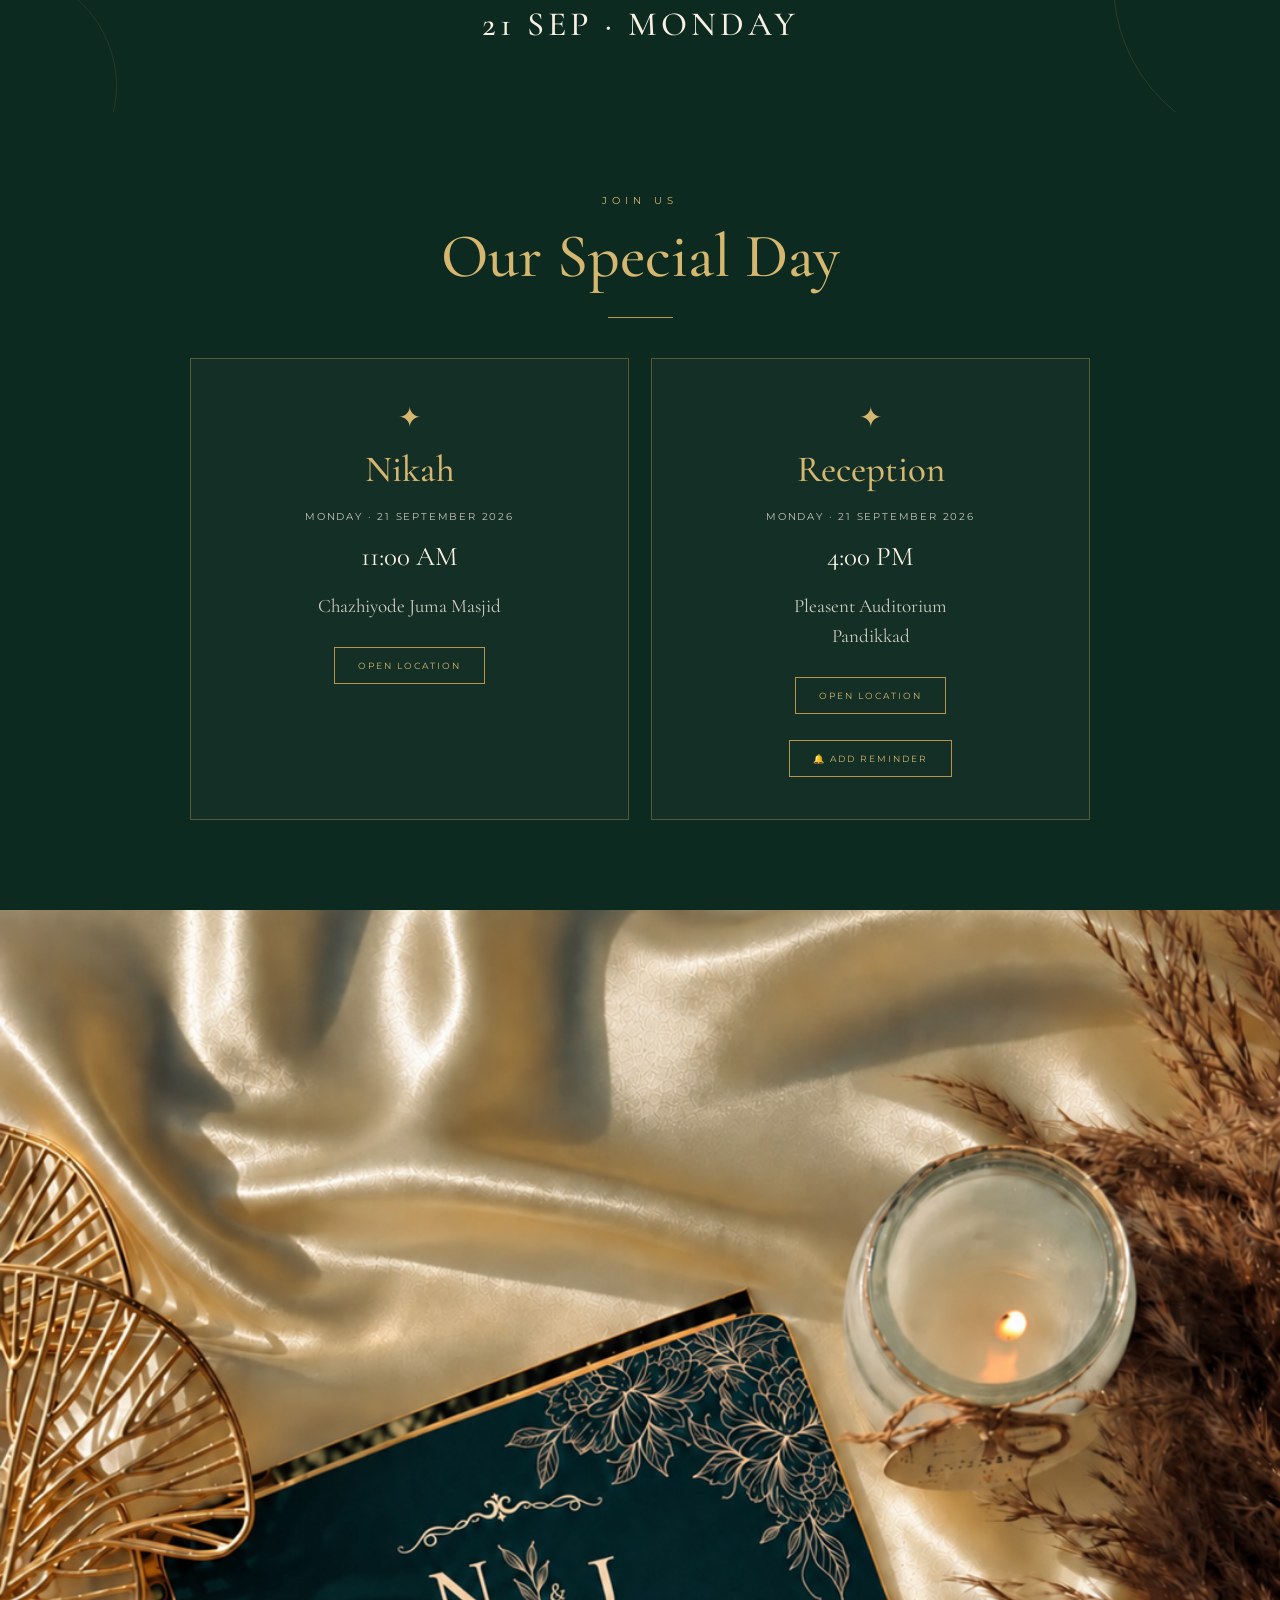
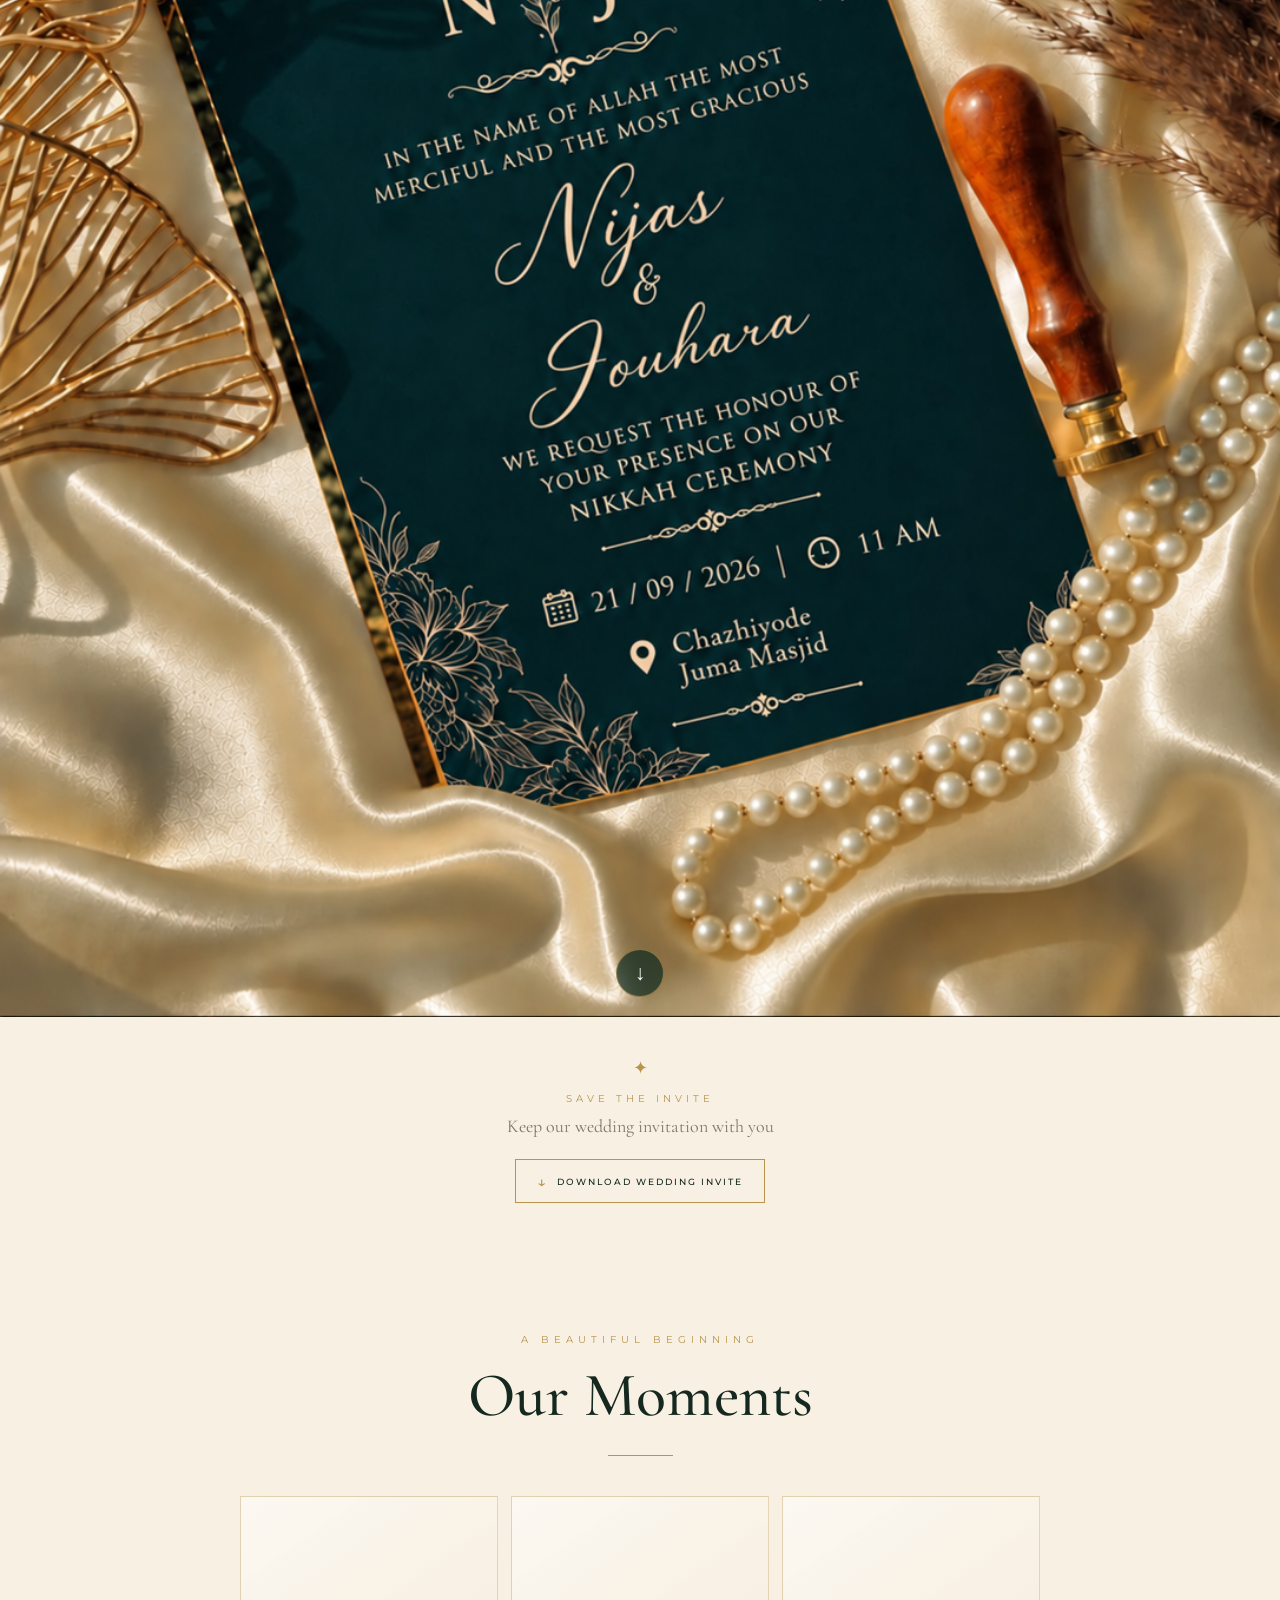
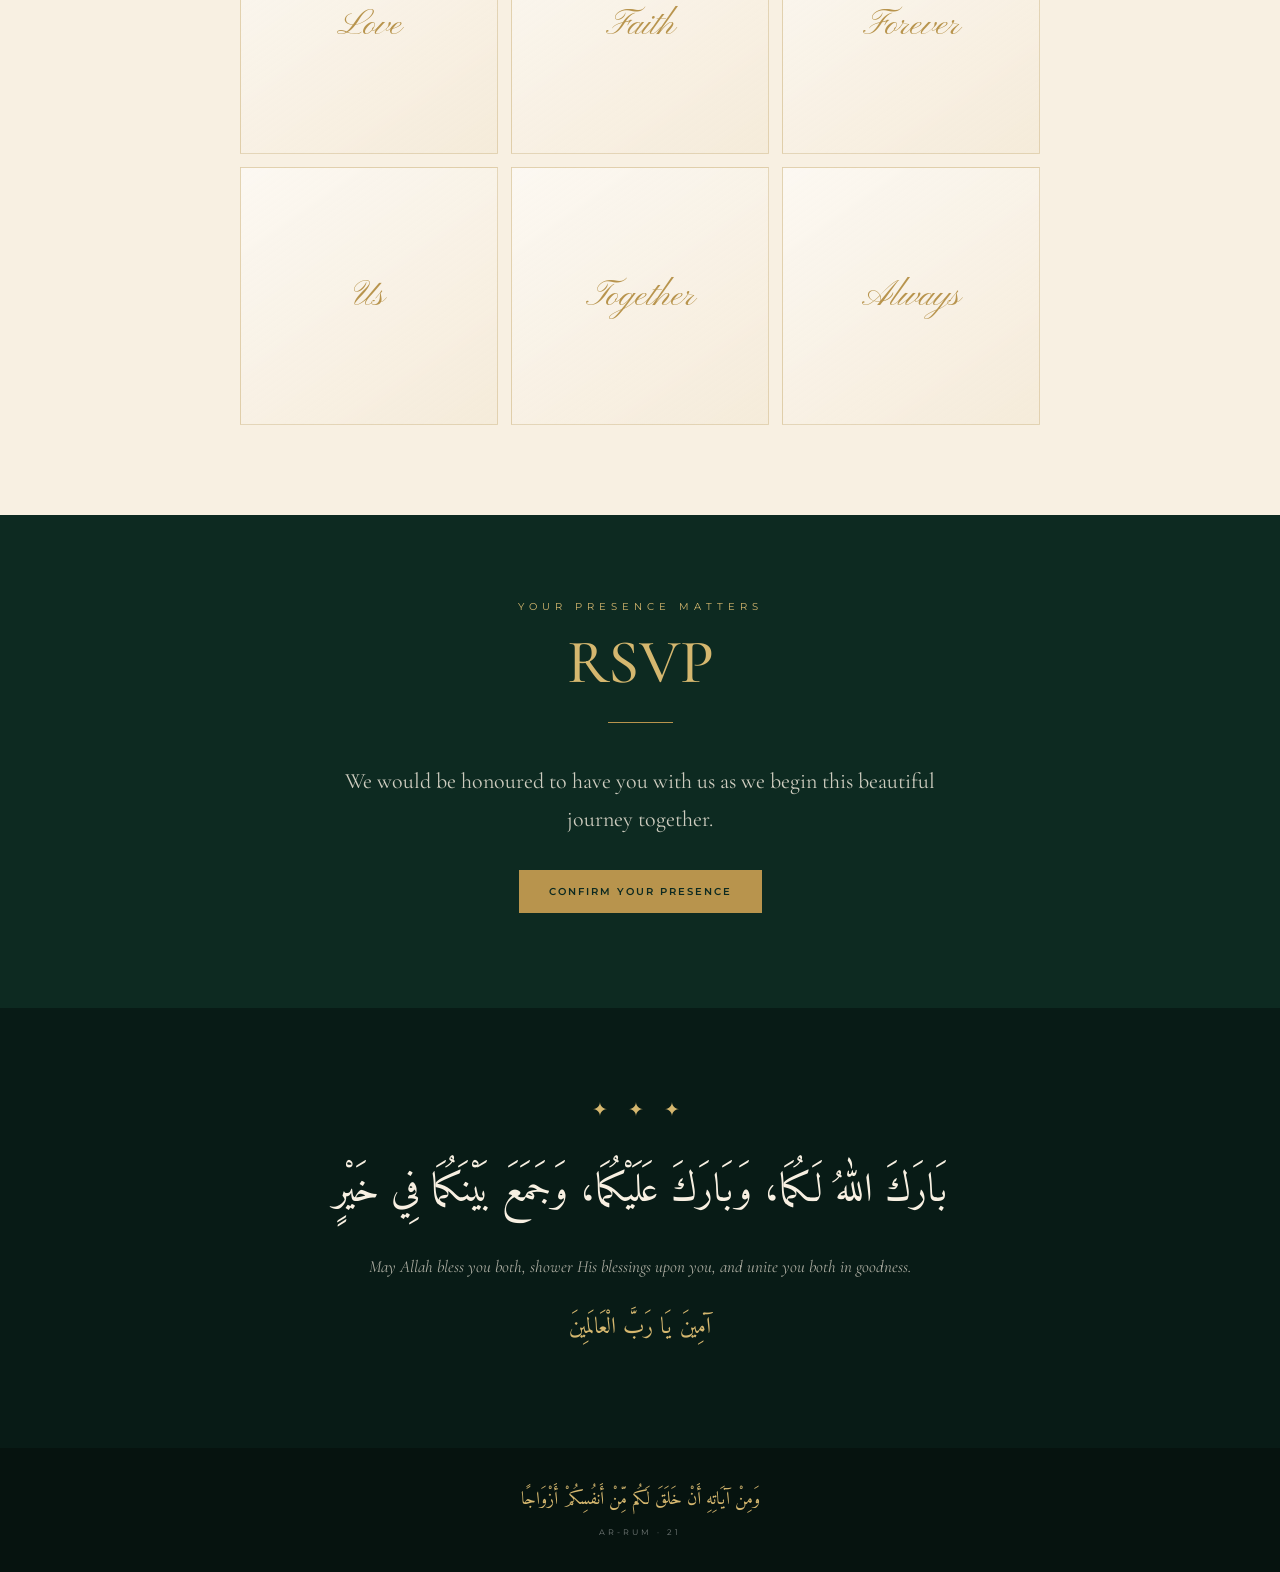
==== commit 0eb67409: "Add files via upload" ====
--- a/index.html
+++ b/index.html
@@ -574,7 +574,42 @@
 
 </section>
 
-
+<!-- =====================================================
+     WEDDING INVITATION DOWNLOAD
+===================================================== -->
+
+<section class="hero-download">
+
+    <div class="hero-download-content">
+
+        <div class="hero-download-ornament">
+            ✦
+        </div>
+
+        <div class="hero-download-title">
+            SAVE THE INVITE
+        </div>
+
+        <div class="hero-download-text">
+            Keep our wedding invitation with you
+        </div>
+
+        <a
+            class="hero-download-btn"
+            href="weddinghero.webp"
+            download="Nijas-Faizy-Jouhara-Fathima-Wedding-Invitation.webp">
+
+            <span>↓</span>
+
+            <span>
+                Download Wedding Invite
+            </span>
+
+        </a>
+
+    </div>
+
+</section>
 
 <!-- =====================================================
      OUR MOMENTS
--- a/style.css
+++ b/style.css
@@ -1,11 +1,10 @@
 /* =====================================================
-   WEDDING INVITATION
-   COMPLETE STYLE SHEET
-===================================================== */
-
-
-/* =====================================================
-   ROOT VARIABLES
+   WEDDING INVITATION — COMPLETE CSS
+===================================================== */
+
+
+/* =====================================================
+   ROOT
 ===================================================== */
 
 :root{
@@ -34,7 +33,6 @@
 *{
 
     margin:0;
-
     padding:0;
 
     box-sizing:border-box;
@@ -67,7 +65,7 @@
 
 
 /* =====================================================
-   OPENING SCREEN
+   OPENING
 ===================================================== */
 
 .opening{
@@ -99,7 +97,6 @@
         var(--green);
 
     transition:
-
         opacity 1s ease,
         visibility 1s ease;
 
@@ -197,8 +194,7 @@
 
         opacity:0;
 
-        transform:
-            translateY(18px);
+        transform:translateY(18px);
 
     }
 
@@ -206,8 +202,7 @@
 
         opacity:1;
 
-        transform:
-            translateY(0);
+        transform:translateY(0);
 
     }
 
@@ -223,11 +218,9 @@
     position:fixed;
 
     top:18px;
-
     right:18px;
 
     width:52px;
-
     height:52px;
 
     border-radius:50%;
@@ -268,7 +261,7 @@
 
 
 /* =====================================================
-   WEDDING INTRO / PRE HERO
+   WEDDING INTRO
 ===================================================== */
 
 .pre-hero{
@@ -287,8 +280,7 @@
 
     text-align:center;
 
-    padding:
-        60px 20px;
+    padding:60px 20px;
 
     background:
 
@@ -306,10 +298,6 @@
 
 }
 
-
-/*
-   Subtle geometric background.
-*/
 
 .pre-hero::before{
 
@@ -344,10 +332,6 @@
 }
 
 
-/*
-   Soft center glow.
-*/
-
 .pre-hero::after{
 
     content:"";
@@ -361,7 +345,6 @@
     border-radius:50%;
 
     left:50%;
-
     top:50%;
 
     transform:
@@ -393,10 +376,6 @@
 }
 
 
-/*
-   Arabic Bismillah.
-*/
-
 .pre-hero-bismillah{
 
     font-family:"Amiri",serif;
@@ -415,10 +394,6 @@
 }
 
 
-/*
-   Main ornament.
-*/
-
 .pre-hero-ornament{
 
     color:var(--gold-light);
@@ -431,13 +406,6 @@
 
 }
 
-
-/*
-   Names.
-
-   Pinyon Script gives the elegant
-   handwritten wedding look.
-*/
 
 .pre-hero-name{
 
@@ -465,10 +433,6 @@
 }
 
 
-/*
-   WEDS text.
-*/
-
 .pre-hero-weds{
 
     font-family:"Montserrat",sans-serif;
@@ -480,15 +444,10 @@
     color:
         rgba(248,240,226,.72);
 
-    margin:
-        24px 0;
-
-}
-
-
-/*
-   Gold divider.
-*/
+    margin:24px 0;
+
+}
+
 
 .pre-hero-line{
 
@@ -505,10 +464,6 @@
 }
 
 
-/*
-   Wedding date.
-*/
-
 .pre-hero-date{
 
     font-family:
@@ -526,10 +481,6 @@
 }
 
 
-/*
-   Ceremony label.
-*/
-
 .pre-hero-ceremony{
 
     margin-top:26px;
@@ -568,12 +519,6 @@
 }
 
 
-/*
-   IMPORTANT:
-   Keep intrinsic image ratio.
-   Do NOT use height:100vh.
-*/
-
 .hero-image{
 
     display:block;
@@ -594,10 +539,6 @@
 
 }
 
-
-/*
-   Hero scroll button.
-*/
 
 .hero-scroll{
 
@@ -833,7 +774,6 @@
         );
 
     box-shadow:
-
         0 10px 35px
         rgba(95,73,40,.06);
 
@@ -881,10 +821,10 @@
 
 .save-date{
 
-    min-height:225px;
+    min-height:205px;
 
     padding:
-        70px 25px;
+        65px 20px;
 
     display:flex;
 
@@ -982,32 +922,17 @@
         serif;
 
     font-size:
-        clamp(28px,7vw,42px);
+        clamp(22px,6vw,34px);
 
     font-weight:500;
 
-    letter-spacing:5px;
+    letter-spacing:4px;
 
     line-height:1;
 
     color:var(--cream);
 
-}
-
-
-.save-date-weekday{
-
-    margin-top:10px;
-
-    font-family:
-        "Montserrat",
-        sans-serif;
-
-    font-size:9px;
-
-    letter-spacing:4px;
-
-    color:var(--gold-light);
+    white-space:nowrap;
 
 }
 
@@ -1186,7 +1111,7 @@
 
 
 /* =====================================================
-   MAP / REMINDER BUTTONS
+   MAP BUTTON
 ===================================================== */
 
 .map-btn{
@@ -1214,8 +1139,7 @@
 
     text-transform:uppercase;
 
-    transition:
-        .3s ease;
+    transition:.3s ease;
 
 }
 
@@ -1235,10 +1159,6 @@
 
 }
 
-
-/*
-   Reception reminder spacing.
-*/
 
 .reception-reminder{
 
@@ -1540,7 +1460,7 @@
 
 
 /* =====================================================
-   REVEAL ANIMATION
+   REVEAL
 ===================================================== */
 
 .reveal{
@@ -1551,9 +1471,7 @@
         translateY(25px);
 
     transition:
-
         opacity .9s ease,
-
         transform .9s ease;
 
 }
@@ -1605,8 +1523,7 @@
         0 8px 30px
         rgba(0,0,0,.28);
 
-    transition:
-        .25s ease;
+    transition:.25s ease;
 
 }
 
@@ -1637,8 +1554,7 @@
 
     visibility:hidden;
 
-    transition:
-        .35s ease;
+    transition:.35s ease;
 
     backdrop-filter:blur(3px);
 
@@ -1707,8 +1623,7 @@
 
     visibility:hidden;
 
-    transition:
-        .35s ease;
+    transition:.35s ease;
 
     backdrop-filter:blur(18px);
 
@@ -1728,10 +1643,6 @@
 
 }
 
-
-/* =====================================================
-   SETTINGS TOP
-===================================================== */
 
 .settings-top{
 
@@ -1782,10 +1693,6 @@
 }
 
 
-/* =====================================================
-   SETTINGS GROUP
-===================================================== */
-
 .settings-group{
 
     margin-top:20px;
@@ -1849,8 +1756,7 @@
 
     cursor:pointer;
 
-    transition:
-        .25s ease;
+    transition:.25s ease;
 
 }
 
@@ -1868,8 +1774,7 @@
 
     color:var(--green-dark);
 
-    border-color:
-        var(--gold-light);
+    border-color:var(--gold-light);
 
 }
 
@@ -1895,8 +1800,7 @@
 
     height:48px;
 
-    flex:
-        0 0 52px;
+    flex:0 0 52px;
 
     border:
         1px solid
@@ -1961,7 +1865,8 @@
 
 
 /* =====================================================
-   TOUCH BAARAKALLAH
+   TOUCH BARAKALLAH
+   13PX / 100PX
 ===================================================== */
 
 .touch-blessing{
@@ -1969,7 +1874,6 @@
     position:fixed;
 
     left:50%;
-
     top:50%;
 
     z-index:10000;
@@ -1982,20 +1886,21 @@
 
     justify-content:center;
 
-    gap:8px;
-
-    min-width:205px;
-
-    height:64px;
-
-    padding:
-        0 28px;
+    gap:3px;
+
+    width:100px;
+
+    min-width:100px;
+
+    height:28px;
+
+    padding:0 6px;
 
     border:
         1px solid
-        rgba(184,148,77,.65);
-
-    border-radius:40px;
+        rgba(184,148,77,.50);
+
+    border-radius:16px;
 
     background:
         rgba(45,45,43,.88);
@@ -2006,35 +1911,27 @@
         "Cormorant Garamond",
         serif;
 
-    font-size:
-        clamp(24px,6vw,34px);
+    font-size:13px;
 
     font-weight:500;
 
     font-style:italic;
 
-    letter-spacing:.2px;
+    letter-spacing:0;
 
     line-height:1;
 
     box-shadow:
 
-        0 8px 28px
-        rgba(0,0,0,.28),
+        0 3px 12px
+        rgba(0,0,0,.22),
 
         inset 0 1px 0
-        rgba(255,255,255,.06),
-
-        0 0 12px
-        rgba(213,183,111,.10);
+        rgba(255,255,255,.05);
 
     text-shadow:
-
-        0 0 7px
-        rgba(213,183,111,.28),
-
-        0 0 18px
-        rgba(213,183,111,.12);
+        0 0 4px
+        rgba(213,183,111,.16);
 
     opacity:0;
 
@@ -2106,7 +2003,7 @@
 
 
 /* =====================================================
-   TOUCH FLOATING HEARTS / SPARKLES
+   FLOATING HEARTS / SPARKLES
 ===================================================== */
 
 .touch-heart{
@@ -2117,9 +2014,7 @@
 
     pointer-events:none;
 
-    font-family:
-        Georgia,
-        serif;
+    font-family:Georgia,serif;
 
     font-weight:normal;
 
@@ -2138,8 +2033,8 @@
     color:#d6b76f;
 
     text-shadow:
-        0 0 8px
-        rgba(213,183,111,.30);
+        0 0 6px
+        rgba(213,183,111,.25);
 
 }
 
@@ -2149,29 +2044,29 @@
     color:#6fae9b;
 
     text-shadow:
-        0 0 8px
-        rgba(111,174,155,.25);
+        0 0 6px
+        rgba(111,174,155,.20);
 
 }
 
 
 .touch-heart.heart{
 
-    font-size:23px;
+    font-size:14px;
 
 }
 
 
 .touch-heart.sparkle{
 
-    font-size:20px;
+    font-size:13px;
 
 }
 
 
 .touch-heart.small{
 
-    font-size:14px;
+    font-size:11px;
 
 }
 
@@ -2271,10 +2166,24 @@
 
     .save-date{
 
-        min-height:200px;
+        min-height:190px;
 
         padding:
-            60px 20px;
+            58px 15px;
+
+    }
+
+
+    .save-date-date{
+
+        font-size:
+            clamp(
+                20px,
+                6vw,
+                29px
+            );
+
+        letter-spacing:3px;
 
     }
 
@@ -2306,8 +2215,7 @@
 
     .pre-hero{
 
-        min-height:
-            100svh;
+        min-height:100svh;
 
         padding:
             50px 18px;
@@ -2343,6 +2251,8 @@
 
     .pre-hero-date{
 
+        font-size:18px;
+
         letter-spacing:2px;
 
     }
@@ -2404,14 +2314,24 @@
     }
 
 
+    /*
+       Keep Barakallah at exactly
+       the small desktop/mobile size.
+    */
+
     .touch-blessing{
 
-        min-width:190px;
-
-        height:58px;
-
-        padding:
-            0 22px;
+        width:100px;
+
+        min-width:100px;
+
+        height:28px;
+
+        padding:0 6px;
+
+        font-size:13px;
+
+        gap:3px;
 
     }
 
@@ -2475,6 +2395,15 @@
     }
 
 
+    .save-date-date{
+
+        font-size:19px;
+
+        letter-spacing:2px;
+
+    }
+
+
     .settings-options{
 
         gap:6px;
@@ -2488,6 +2417,19 @@
 
     }
 
+
+    .touch-blessing{
+
+        width:100px;
+
+        min-width:100px;
+
+        height:28px;
+
+        font-size:13px;
+
+    }
+
 }
 
 
@@ -2499,18 +2441,218 @@
 
     *{
 
-        animation-duration:
-            .01ms !important;
-
-        animation-iteration-count:
-            1 !important;
-
-        scroll-behavior:
-            auto !important;
-
-        transition-duration:
-            .01ms !important;
-
-    }
-
-}
+        animation-duration:.01ms !important;
+
+        animation-iteration-count:1 !important;
+
+        scroll-behavior:auto !important;
+
+        transition-duration:.01ms !important;
+
+    }
+
+}
+
+/* =====================================================
+   WEDDING HERO DOWNLOAD
+===================================================== */
+
+.hero-download{
+
+    width:100%;
+
+    padding:
+        42px 20px
+        48px;
+
+    background:var(--cream);
+
+    text-align:center;
+
+    position:relative;
+
+    overflow:hidden;
+
+}
+
+
+.hero-download-content{
+
+    max-width:600px;
+
+    margin:0 auto;
+
+}
+
+
+.hero-download-ornament{
+
+    color:var(--gold);
+
+    font-size:18px;
+
+    line-height:1;
+
+    margin-bottom:15px;
+
+}
+
+
+.hero-download-title{
+
+    font-family:
+        "Montserrat",
+        sans-serif;
+
+    font-size:10px;
+
+    letter-spacing:4px;
+
+    color:var(--gold);
+
+    text-transform:uppercase;
+
+    margin-bottom:10px;
+
+}
+
+
+.hero-download-text{
+
+    font-family:
+        "Cormorant Garamond",
+        serif;
+
+    font-size:18px;
+
+    color:var(--soft-text);
+
+    margin-bottom:22px;
+
+}
+
+
+.hero-download-btn{
+
+    display:inline-flex;
+
+    align-items:center;
+
+    justify-content:center;
+
+    gap:9px;
+
+    min-height:44px;
+
+    padding:
+        0 21px;
+
+    border:
+        1px solid
+        var(--gold);
+
+    background:transparent;
+
+    color:var(--dark-text);
+
+    text-decoration:none;
+
+    font-family:
+        "Montserrat",
+        sans-serif;
+
+    font-size:9px;
+
+    font-weight:500;
+
+    letter-spacing:2px;
+
+    text-transform:uppercase;
+
+    transition:
+        background .3s ease,
+        color .3s ease,
+        transform .25s ease;
+
+}
+
+
+.hero-download-btn span:first-child{
+
+    font-size:15px;
+
+    line-height:1;
+
+    color:var(--gold);
+
+}
+
+
+.hero-download-btn:hover{
+
+    background:var(--gold);
+
+    color:var(--green);
+
+}
+
+
+.hero-download-btn:hover span:first-child{
+
+    color:var(--green);
+
+}
+
+
+.hero-download-btn:active{
+
+    transform:scale(.96);
+
+}
+
+
+/* =====================================================
+   MOBILE — HERO DOWNLOAD
+===================================================== */
+
+@media(max-width:480px){
+
+    .hero-download{
+
+        padding:
+            35px 18px
+            40px;
+
+    }
+
+
+    .hero-download-title{
+
+        font-size:9px;
+
+        letter-spacing:3.5px;
+
+    }
+
+
+    .hero-download-text{
+
+        font-size:17px;
+
+    }
+
+
+    .hero-download-btn{
+
+        min-height:42px;
+
+        padding:
+            0 18px;
+
+        font-size:8.5px;
+
+        letter-spacing:1.6px;
+
+    }
+
+}
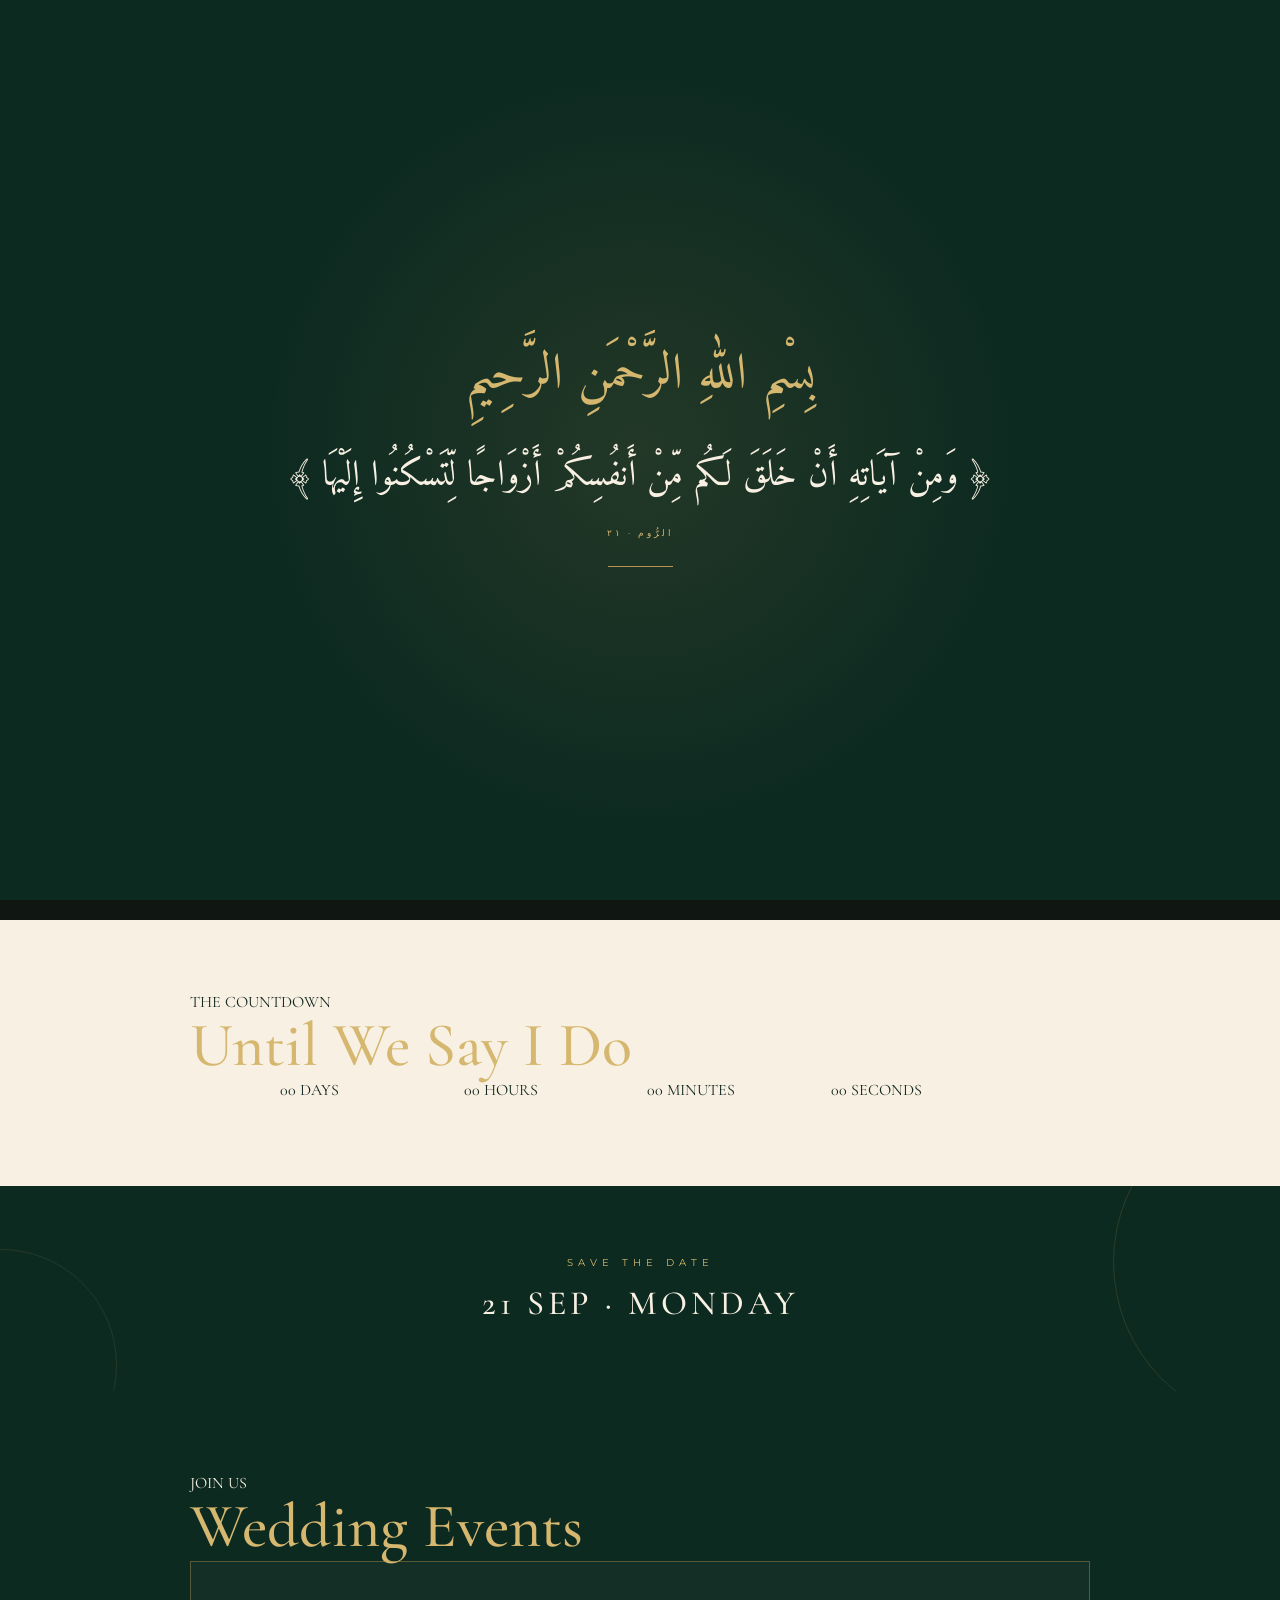
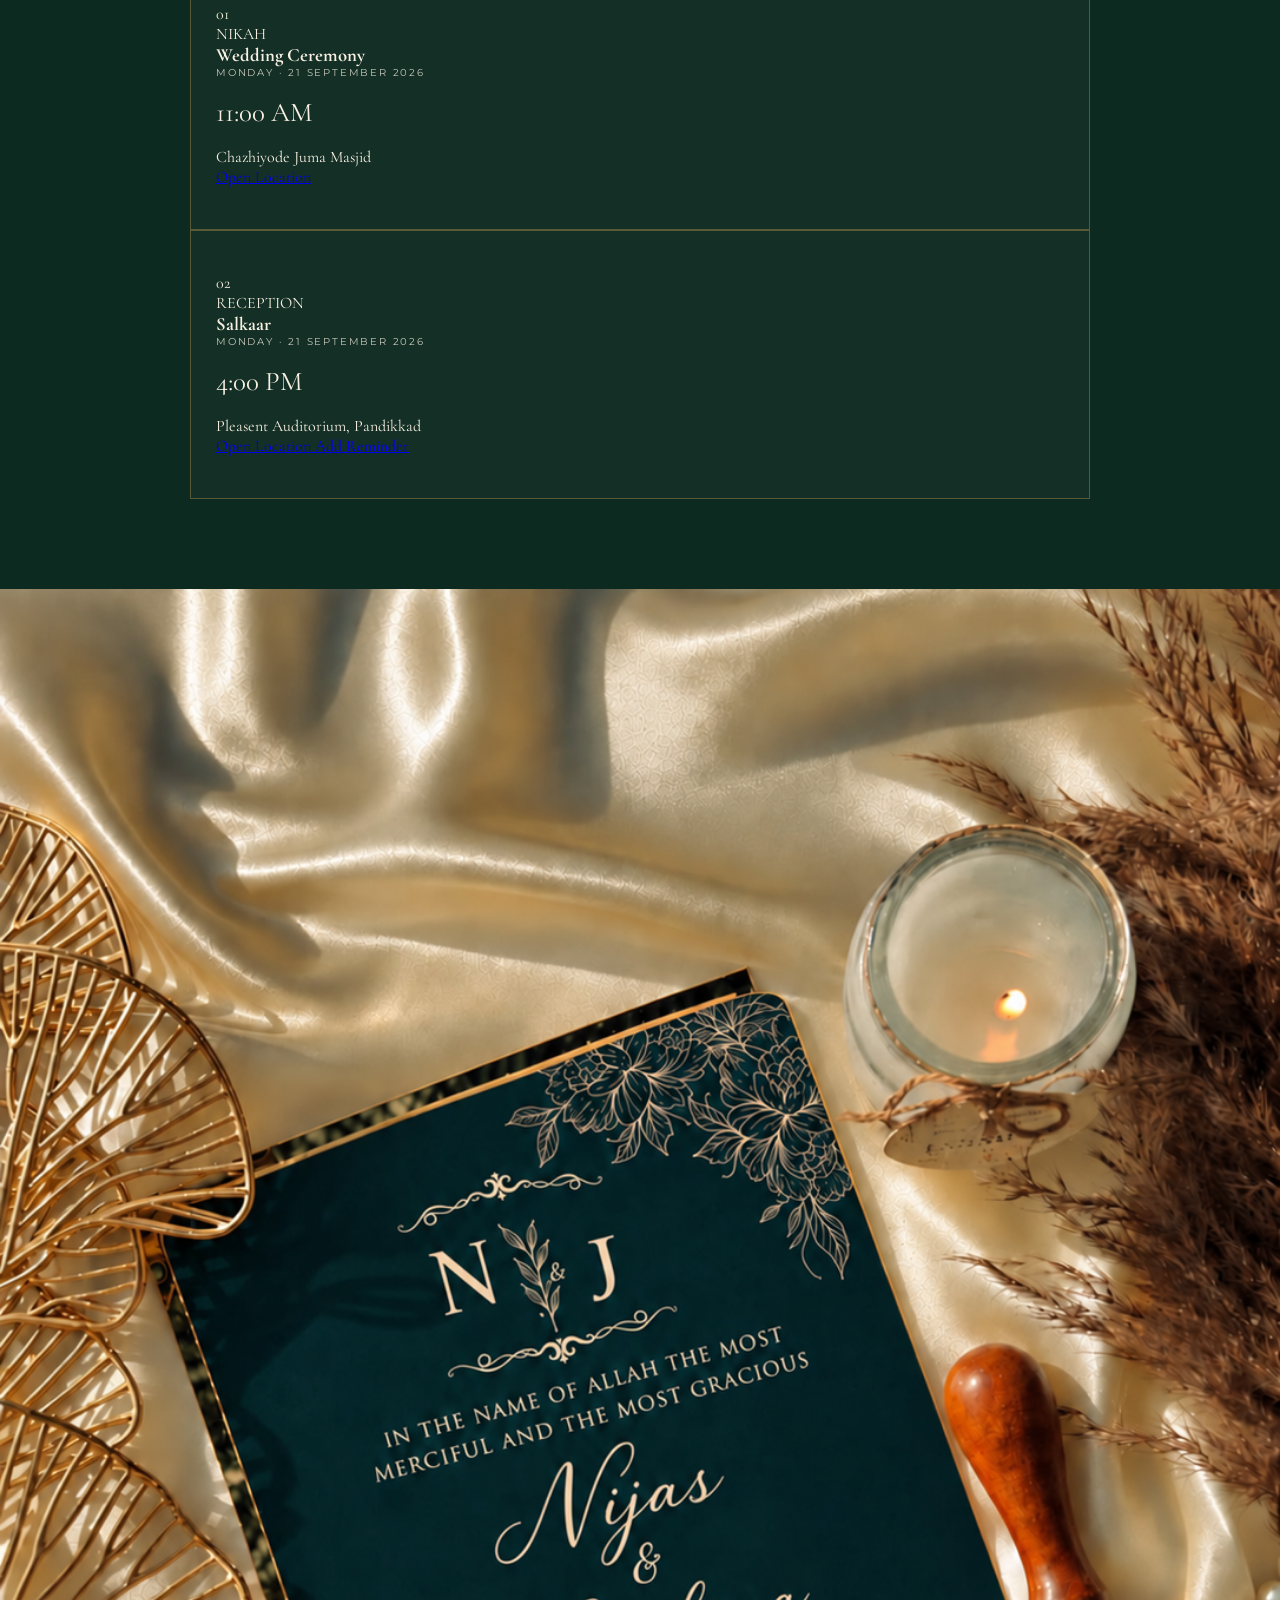
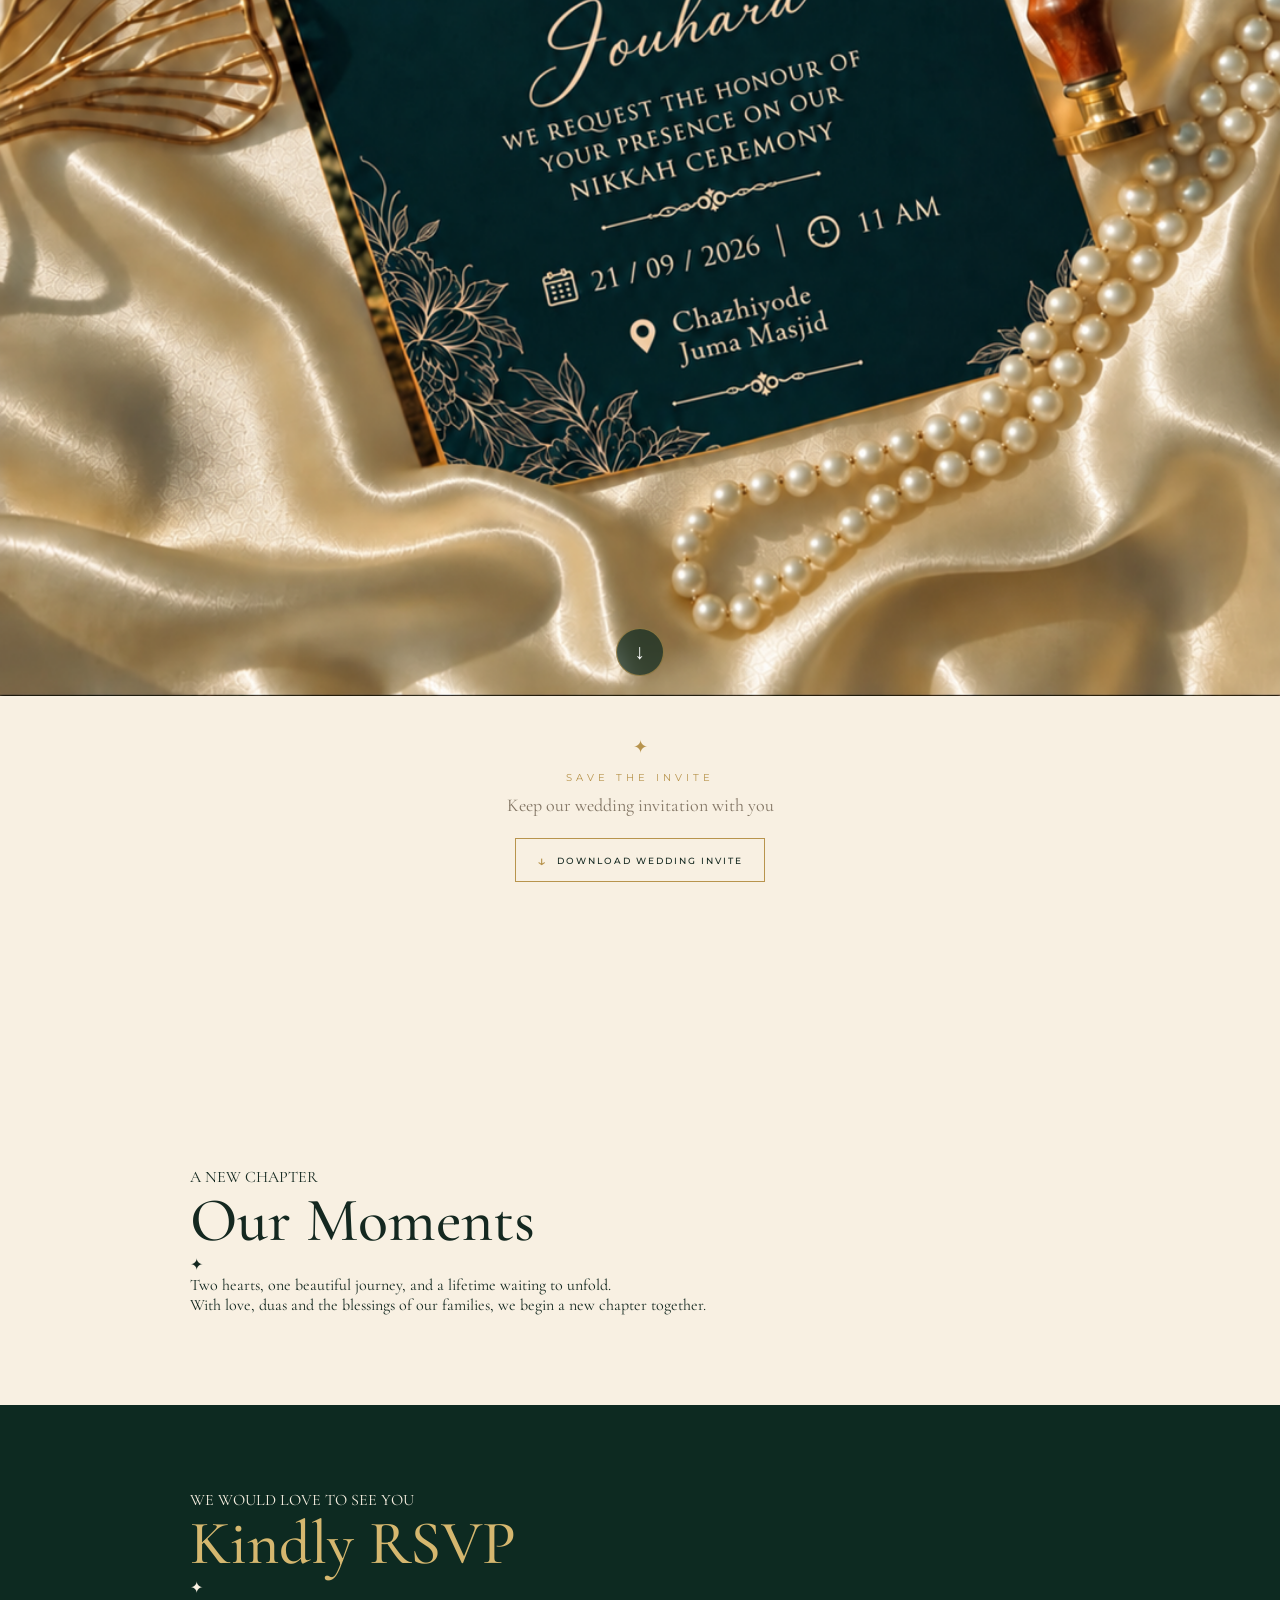
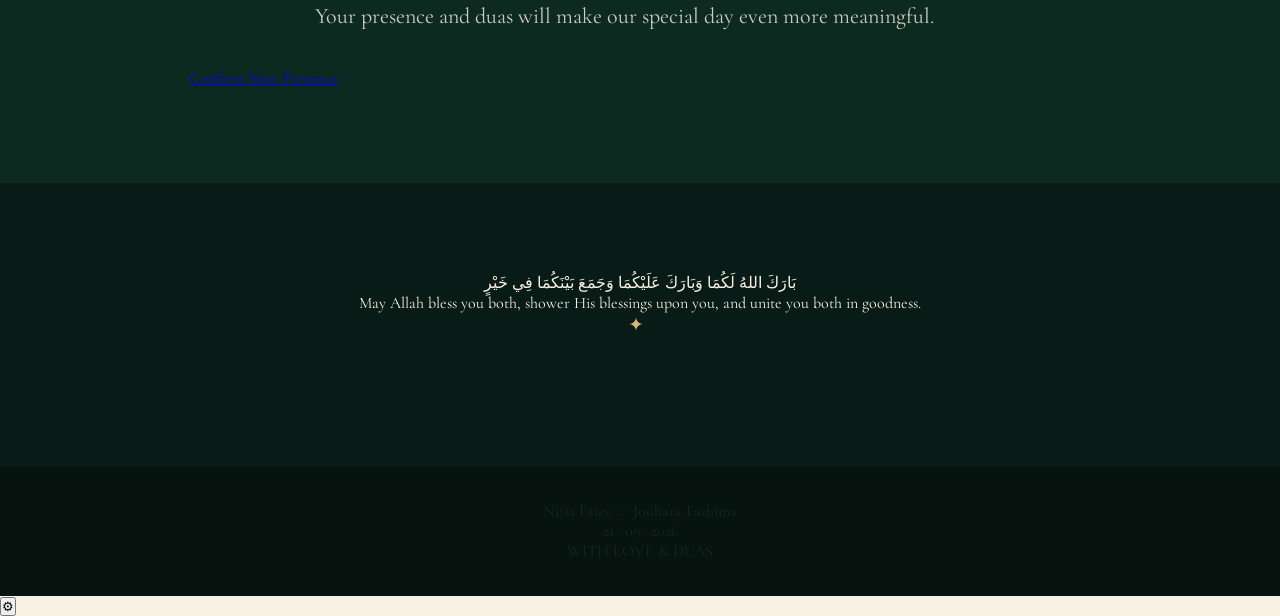
==== commit 19fd4153: "Refactor HTML structure and update metadata" ====
--- a/index.html
+++ b/index.html
@@ -1,1094 +1,665 @@
 <!DOCTYPE html>
 <html lang="en">
-
 <head>
-
-<meta charset="UTF-8">
-
-<meta name="viewport"
-      content="width=device-width, initial-scale=1.0">
-
-<title>Asif Nijas Faizy & Jouhara Fathima</title>
-
-<meta name="theme-color" content="#0d241d">
-
-<meta name="description"
-      content="Wedding invitation of Asif Nijas Faizy & Jouhara Fathima — 21 September 2026">
-
-
-<!-- =====================================================
-     GOOGLE FONTS
-===================================================== -->
-
-<link rel="preconnect"
-      href="https://fonts.googleapis.com">
-
-<link rel="preconnect"
-      href="https://fonts.gstatic.com"
-      crossorigin>
-
-<link href="https://fonts.googleapis.com/css2?family=Amiri:wght@400;700&family=Cormorant+Garamond:wght@400;500;600;700&family=Montserrat:wght@400;500;600&family=Pinyon+Script&display=swap"
-      rel="stylesheet">
-
-
-<!-- =====================================================
-     CSS
-===================================================== -->
-
-<link rel="stylesheet"
-      href="style.css">
-
+    <meta charset="UTF-8">
+
+    <meta
+        name="viewport"
+        content="width=device-width, initial-scale=1.0, maximum-scale=1.0, user-scalable=no"
+    >
+
+    <meta name="theme-color" content="#10251d">
+    <meta name="color-scheme" content="light">
+
+    <meta
+        name="description"
+        content="Wedding invitation of Nijas Faizy & Jouhara Fathima — 21 September 2026"
+    >
+
+    <title>Nijas Faizy ♡ Jouhara Fathima</title>
+
+    <!-- Google Fonts -->
+    <link rel="preconnect" href="https://fonts.googleapis.com">
+    <link rel="preconnect" href="https://fonts.gstatic.com" crossorigin>
+
+    <link
+        href="https://fonts.googleapis.com/css2?family=Cormorant+Garamond:wght@400;500;600;700&family=Montserrat:wght@300;400;500;600&family=Amiri:wght@400;700&display=swap"
+        rel="stylesheet"
+    >
+
+    <!-- Main CSS -->
+    <link rel="stylesheet" href="style.css">
 </head>
 
-
 <body>
 
-
-<!-- =====================================================
-     OPENING
-===================================================== -->
-
-<div class="opening" id="opening">
-
-    <div class="opening-content">
-
-        <div class="bismillah">
-
-            بِسْمِ اللهِ الرَّحْمَنِ الرَّحِيمِ
-
-        </div>
-
-
-        <div class="opening-ayah">
-
-            ﴿ وَمِنْ آيَاتِهِ أَنْ خَلَقَ لَكُم مِّنْ أَنفُسِكُمْ
-            أَزْوَاجًا لِّتَسْكُنُوا إِلَيْهَا ﴾
-
-        </div>
-
-
-        <div class="opening-reference">
-
-            الرُّوم · ٢١
-
-        </div>
-
-
-        <div class="opening-line"></div>
+    <!-- =========================================================
+         OPENING
+    ========================================================== -->
+
+    <div class="opening" id="opening">
+
+        <div class="opening-content">
+
+            <div class="bismillah">
+                بِسْمِ اللهِ الرَّحْمَنِ الرَّحِيمِ
+            </div>
+
+            <div class="opening-ayah">
+                ﴿ وَمِنْ آيَاتِهِ أَنْ خَلَقَ لَكُم مِّنْ أَنفُسِكُمْ
+                أَزْوَاجًا لِّتَسْكُنُوا إِلَيْهَا ﴾
+            </div>
+
+            <div class="opening-reference">
+                الرُّوم · ٢١
+            </div>
+
+            <div class="opening-line"></div>
+
+        </div>
 
     </div>
 
-</div>
-
-
-
-<!-- =====================================================
-     MUSIC
-===================================================== -->
-
-<audio
-    id="weddingMusic"
-    loop
-    preload="auto">
-
-    <source
+
+    <!-- =========================================================
+         MUSIC
+    ========================================================== -->
+
+    <audio
+        id="weddingMusic"
         src="weddingmusic.mp3"
-        type="audio/mpeg">
-
-</audio>
-
-
-<button
-    class="music-btn"
-    id="musicBtn"
-    aria-label="Music">
-
-    ♪
-
-</button>
-
-
-
-<!-- =====================================================
-     WEDDING INTRO
-     IMMEDIATELY AFTER OPENING
-===================================================== -->
-
-<section
-    class="pre-hero"
-    id="preHero">
-
-    <div class="pre-hero-content">
-
-
-        <div class="pre-hero-bismillah">
-
-            بِسْمِ اللهِ الرَّحْمَنِ الرَّحِيمِ
-
-        </div>
-
-
-        <div class="pre-hero-ornament">
-
-            ✦
-
-        </div>
-
-
-        <div class="pre-hero-name">
-
-            Nijas Faizy
-
-        </div>
-
-
-        <div class="pre-hero-weds">
-
-            WEDS
-
-        </div>
-
-
-        <div class="pre-hero-name">
-
-            Jouhara Fathima
-
-        </div>
-
-
-        <div class="pre-hero-line"></div>
-
-
-        <div class="pre-hero-date">
-
-            Monday · 21 September 2026 · 11 AM
-
-        </div>
-
-
-        <div class="pre-hero-ceremony">
-
-            WEDDING CEREMONY
-
-        </div>
-
+        preload="auto"
+        loop
+    ></audio>
+
+    <button
+        class="music-button"
+        id="musicButton"
+        type="button"
+        aria-label="Play or pause music"
+    >
+        <span id="musicIcon">♪</span>
+    </button>
+
+
+    <!-- =========================================================
+         WEDDING INTRO
+    ========================================================== -->
+
+    <section class="pre-hero" id="preHero">
+
+        <div class="pre-hero-content">
+
+            <div class="pre-hero-bismillah">
+                بِسْمِ اللهِ الرَّحْمَنِ الرَّحِيمِ
+            </div>
+
+            <div class="pre-hero-ornament">
+                ✦
+            </div>
+
+            <div class="pre-hero-name">
+                Nijas Faizy
+            </div>
+
+            <div class="pre-hero-weds">
+                WEDS
+            </div>
+
+            <div class="pre-hero-name">
+                Jouhara Fathima
+            </div>
+
+            <div class="pre-hero-line"></div>
+
+            <div class="pre-hero-date">
+                Monday · 21 September 2026 · 11 AM
+            </div>
+
+            <div class="pre-hero-ceremony">
+                WEDDING CEREMONY
+            </div>
+
+        </div>
+
+    </section>
+
+
+    <!-- =========================================================
+         COUNTDOWN
+    ========================================================== -->
+
+    <section class="countdown-section">
+
+        <div class="section-inner">
+
+            <div class="section-kicker">
+                THE COUNTDOWN
+            </div>
+
+            <h2 class="section-title">
+                Until We Say
+                <span>I Do</span>
+            </h2>
+
+            <div class="countdown" id="countdown">
+
+                <div class="count-box">
+                    <span class="count-number" id="days">00</span>
+                    <span class="count-label">DAYS</span>
+                </div>
+
+                <div class="count-box">
+                    <span class="count-number" id="hours">00</span>
+                    <span class="count-label">HOURS</span>
+                </div>
+
+                <div class="count-box">
+                    <span class="count-number" id="minutes">00</span>
+                    <span class="count-label">MINUTES</span>
+                </div>
+
+                <div class="count-box">
+                    <span class="count-number" id="seconds">00</span>
+                    <span class="count-label">SECONDS</span>
+                </div>
+
+            </div>
+
+        </div>
+
+    </section>
+
+
+    <!-- =========================================================
+         SAVE THE DATE
+    ========================================================== -->
+
+    <section class="save-date">
+
+        <div class="save-date-content reveal">
+
+            <div class="save-date-label">
+                SAVE THE DATE
+            </div>
+
+            <div class="save-date-date">
+                21 SEP · MONDAY
+            </div>
+
+        </div>
+
+    </section>
+
+
+    <!-- =========================================================
+         EVENTS
+    ========================================================== -->
+
+    <section class="events-section" id="events">
+
+        <div class="section-inner">
+
+            <div class="section-kicker">
+                JOIN US
+            </div>
+
+            <h2 class="section-title">
+                Wedding
+                <span>Events</span>
+            </h2>
+
+
+            <!-- NIKAH -->
+
+            <article class="event-card reveal">
+
+                <div class="event-number">
+                    01
+                </div>
+
+                <div class="event-content">
+
+                    <div class="event-label">
+                        NIKAH
+                    </div>
+
+                    <h3>
+                        Wedding Ceremony
+                    </h3>
+
+                    <div class="event-date">
+                        MONDAY · 21 SEPTEMBER 2026
+                    </div>
+
+                    <div class="event-time">
+                        11:00 AM
+                    </div>
+
+                    <div class="event-location">
+                        Chazhiyode Juma Masjid
+                    </div>
+
+                    <a
+                        class="location-button"
+                        href="https://maps.app.goo.gl/yzJwYugfeQbWYxUu7?g_st=ac"
+                        target="_blank"
+                        rel="noopener"
+                    >
+                        Open Location
+                    </a>
+
+                </div>
+
+            </article>
+
+
+            <!-- RECEPTION -->
+
+            <article class="event-card reveal">
+
+                <div class="event-number">
+                    02
+                </div>
+
+                <div class="event-content">
+
+                    <div class="event-label">
+                        RECEPTION
+                    </div>
+
+                    <h3>
+                        Salkaar
+                    </h3>
+
+                    <div class="event-date">
+                        MONDAY · 21 SEPTEMBER 2026
+                    </div>
+
+                    <div class="event-time">
+                        4:00 PM
+                    </div>
+
+                    <div class="event-location">
+                        Pleasent Auditorium, Pandikkad
+                    </div>
+
+                    <div class="event-actions">
+
+                        <a
+                            class="location-button"
+                            href="https://www.google.com/maps/search/?api=1&query=Pleasent%20Auditorium%20Pandikkad"
+                            target="_blank"
+                            rel="noopener"
+                        >
+                            Open Location
+                        </a>
+
+                        <a
+                            class="location-button reminder-button"
+                            href="https://calendar.google.com/calendar/render?action=TEMPLATE&text=Reception%20%E2%80%94%20Asif%20Nijas%20Faizy&dates=20260921T103000Z%2F20260921T120000Z&details=Reception%20of%20Asif%20Nijas%20Faizy%20%26%20Jouhara%20Fathima.&location=Pleasent%20Auditorium%2C%20Pandikkad"
+                            target="_blank"
+                            rel="noopener"
+                        >
+                            Add Reminder
+                        </a>
+
+                    </div>
+
+                </div>
+
+            </article>
+
+        </div>
+
+    </section>
+
+
+    <!-- =========================================================
+         WEDDING HERO IMAGE
+    ========================================================== -->
+
+    <section class="hero" id="home">
+
+        <img
+            class="hero-image"
+            src="weddinghero.webp"
+            alt="Wedding Invitation"
+            loading="eager"
+            decoding="async"
+        >
+
+        <button
+            class="hero-scroll"
+            id="heroScroll"
+            type="button"
+            aria-label="Scroll down"
+        >
+            ↓
+        </button>
+
+    </section>
+
+
+    <!-- =========================================================
+         DOWNLOAD WEDDING INVITATION
+    ========================================================== -->
+
+    <section class="hero-download" id="heroDownload">
+
+        <div class="hero-download-content">
+
+            <div class="hero-download-ornament">
+                ✦
+            </div>
+
+            <div class="hero-download-title">
+                SAVE THE INVITE
+            </div>
+
+            <div class="hero-download-text">
+                Keep our wedding invitation with you
+            </div>
+
+            <a
+                class="hero-download-btn"
+                href="weddinghero.webp"
+                download="Nijas-Faizy-Jouhara-Fathima-Wedding-Invitation.webp"
+            >
+                <span>↓</span>
+                <span>Download Wedding Invite</span>
+            </a>
+
+        </div>
+
+    </section>
+
+
+    <!-- =========================================================
+         SAVE THE DATE VIDEO
+         FILE NAME MUST BE EXACTLY:
+         save_the_date.mp4
+    ========================================================== -->
+
+    <section class="wedding-video" id="weddingVideo">
+
+        <video
+            class="wedding-video-player"
+            id="weddingVideoPlayer"
+            src="save_the_date.mp4"
+            autoplay
+            muted
+            loop
+            playsinline
+            webkit-playsinline
+            preload="metadata"
+            aria-label="Save the Date wedding video"
+        ></video>
+
+    </section>
+
+
+    <!-- =========================================================
+         OUR MOMENTS
+    ========================================================== -->
+
+    <section class="moments-section" id="moments">
+
+        <div class="section-inner">
+
+            <div class="section-kicker">
+                A NEW CHAPTER
+            </div>
+
+            <h2 class="section-title">
+                Our
+                <span>Moments</span>
+            </h2>
+
+            <div class="moments-content reveal">
+
+                <div class="moment-ornament">
+                    ✦
+                </div>
+
+                <p>
+                    Two hearts, one beautiful journey,
+                    and a lifetime waiting to unfold.
+                </p>
+
+                <div class="moment-line"></div>
+
+                <p class="moment-small">
+                    With love, duas and the blessings of our families,
+                    we begin a new chapter together.
+                </p>
+
+            </div>
+
+        </div>
+
+    </section>
+
+
+    <!-- =========================================================
+         RSVP
+    ========================================================== -->
+
+    <section class="rsvp-section" id="rsvp">
+
+        <div class="section-inner">
+
+            <div class="section-kicker">
+                WE WOULD LOVE TO SEE YOU
+            </div>
+
+            <h2 class="section-title">
+                Kindly
+                <span>RSVP</span>
+            </h2>
+
+            <div class="rsvp-card reveal">
+
+                <div class="rsvp-ornament">
+                    ✦
+                </div>
+
+                <p class="rsvp-text">
+                    Your presence and duas will make
+                    our special day even more meaningful.
+                </p>
+
+                <a
+                    class="rsvp-button"
+                    href="https://wa.me/919745556452?text=Assalamu%20Alaikum%2C%20I%20would%20like%20to%20confirm%20my%20presence%20at%20the%20Nikah%20of%20Asif%20Nijas%20Faizy%20%26%20Jouhara%20Fathima."
+                    target="_blank"
+                    rel="noopener"
+                >
+                    Confirm Your Presence
+                </a>
+
+            </div>
+
+        </div>
+
+    </section>
+
+
+    <!-- =========================================================
+         FINAL DUA
+    ========================================================== -->
+
+    <section class="dua-section">
+
+        <div class="dua-content reveal">
+
+            <div class="dua-arabic">
+                بَارَكَ اللهُ لَكُمَا وَبَارَكَ عَلَيْكُمَا
+                وَجَمَعَ بَيْنَكُمَا فِي خَيْرٍ
+            </div>
+
+            <div class="dua-translation">
+                May Allah bless you both,
+                shower His blessings upon you,
+                and unite you both in goodness.
+            </div>
+
+            <div class="dua-ornament">
+                ✦
+            </div>
+
+        </div>
+
+    </section>
+
+
+    <!-- =========================================================
+         FOOTER
+    ========================================================== -->
+
+    <footer class="footer">
+
+        <div class="footer-content">
+
+            <div class="footer-names">
+                Nijas Faizy
+                <span>♡</span>
+                Jouhara Fathima
+            </div>
+
+            <div class="footer-date">
+                21 · 09 · 2026
+            </div>
+
+            <div class="footer-line"></div>
+
+            <div class="footer-note">
+                WITH LOVE &amp; DUAS
+            </div>
+
+        </div>
+
+    </footer>
+
+
+    <!-- =========================================================
+         SETTINGS PANEL
+    ========================================================== -->
+
+    <button
+        class="settings-trigger"
+        id="settingsTrigger"
+        type="button"
+        aria-label="Settings"
+    >
+        ⚙
+    </button>
+
+
+    <div
+        class="settings-panel"
+        id="settingsPanel"
+        aria-hidden="true"
+    >
+
+        <div class="settings-header">
+
+            <span>
+                SETTINGS
+            </span>
+
+            <button
+                class="settings-close"
+                id="settingsClose"
+                type="button"
+                aria-label="Close settings"
+            >
+                ×
+            </button>
+
+        </div>
+
+
+        <!-- LANGUAGE -->
+
+        <div class="settings-group">
+
+            <div class="settings-label">
+                LANGUAGE
+            </div>
+
+            <div class="language-options">
+
+                <button
+                    class="language-button active"
+                    type="button"
+                    data-lang="en"
+                >
+                    English
+                </button>
+
+                <button
+                    class="language-button"
+                    type="button"
+                    data-lang="ml"
+                >
+                    മലയാളം
+                </button>
+
+                <button
+                    class="language-button"
+                    type="button"
+                    data-lang="ar"
+                >
+                    العربية
+                </button>
+
+            </div>
+
+        </div>
+
+
+        <!-- THEME -->
+
+        <div class="settings-group">
+
+            <div class="settings-label">
+                THEME
+            </div>
+
+            <button
+                class="theme-button"
+                id="themeButton"
+                type="button"
+            >
+                Toggle Theme
+            </button>
+
+        </div>
 
     </div>
 
-</section>
-
-
-
-<!-- =====================================================
-     COUNTDOWN
-===================================================== -->
-
-<section
-    class="section countdown-section">
-
-    <div
-        class="section-inner countdown-intro reveal">
-
-
-        <div
-            class="countdown-label"
-            data-i18n="countdownLabel">
-
-            THE COUNTDOWN
-
-        </div>
-
-
-        <h1
-            class="countdown-title"
-            data-i18n="countdownTitle">
-
-            Until Our Nikah
-
-        </h1>
-
-
-        <div class="small-ornament">
-
-            ✦
-
-        </div>
-
-
-        <p
-            class="countdown-description"
-            data-i18n="countdownDescription">
-
-            A beautiful day is approaching.
-            We look forward to celebrating this
-            blessed beginning with you.
-
-        </p>
-
-
-        <div class="countdown">
-
-
-            <div class="time-box">
-
-                <span
-                    class="time-number"
-                    id="days">
-
-                    00
-
-                </span>
-
-                <span class="time-label">
-
-                    Days
-
-                </span>
-
-            </div>
-
-
-            <div class="time-box">
-
-                <span
-                    class="time-number"
-                    id="hours">
-
-                    00
-
-                </span>
-
-                <span class="time-label">
-
-                    Hours
-
-                </span>
-
-            </div>
-
-
-            <div class="time-box">
-
-                <span
-                    class="time-number"
-                    id="minutes">
-
-                    00
-
-                </span>
-
-                <span class="time-label">
-
-                    Minutes
-
-                </span>
-
-            </div>
-
-
-            <div class="time-box">
-
-                <span
-                    class="time-number"
-                    id="seconds">
-
-                    00
-
-                </span>
-
-                <span class="time-label">
-
-                    Seconds
-
-                </span>
-
-            </div>
-
-
-        </div>
-
-    </div>
-
-</section>
-
-
-
-<!-- =====================================================
-     SAVE THE DATE
-===================================================== -->
-
-<section class="save-date">
-
-    <div class="save-date-content reveal">
-
-
-        <div class="save-date-label">
-
-            SAVE THE DATE
-
-        </div>
-
-
-        <div class="save-date-date">
-
-            21 SEP · MONDAY
-
-        </div>
-
-
-    </div>
-
-</section>
-
-
-
-<!-- =====================================================
-     EVENTS
-===================================================== -->
-
-<section
-    class="section events-section">
-
-    <div class="section-inner">
-
-
-        <div class="reveal">
-
-            <div
-                class="section-label"
-                data-i18n="joinUs">
-
-                JOIN US
-
-            </div>
-
-
-            <h2
-                class="section-title"
-                data-i18n="specialDay">
-
-                Our Special Day
-
-            </h2>
-
-
-            <div class="gold-line"></div>
-
-        </div>
-
-
-
-        <div class="events">
-
-
-            <!-- =================================================
-                 NIKAH
-            ================================================= -->
-
-            <div class="event-card reveal">
-
-                <div class="event-symbol">
-
-                    ✦
-
-                </div>
-
-
-                <h3
-                    class="event-title"
-                    data-i18n="nikah">
-
-                    Nikah
-
-                </h3>
-
-
-                <div
-                    class="event-date"
-                    data-i18n="eventDate">
-
-                    Monday · 21 September 2026
-
-                </div>
-
-
-                <div
-                    class="event-time"
-                    data-i18n="nikahTime">
-
-                    11:00 AM
-
-                </div>
-
-
-                <div
-                    class="event-place"
-                    data-i18n="nikahPlace">
-
-                    Chazhiyode Juma Masjid
-
-                </div>
-
-
-                <a
-                    class="map-btn"
-                    href="https://maps.app.goo.gl/yzJwYugfeQbWYxUu7?g_st=ac"
-                    target="_blank"
-                    rel="noopener">
-
-                    <span data-i18n="openLocation">
-
-                        Open Location
-
-                    </span>
-
-                </a>
-
-            </div>
-
-
-
-            <!-- =================================================
-                 RECEPTION
-            ================================================= -->
-
-            <div class="event-card reveal">
-
-                <div class="event-symbol">
-
-                    ✦
-
-                </div>
-
-
-                <h3
-                    class="event-title"
-                    data-i18n="reception">
-
-                    Reception
-
-                </h3>
-
-
-                <div
-                    class="event-date"
-                    data-i18n="eventDate">
-
-                    Monday · 21 September 2026
-
-                </div>
-
-
-                <div
-                    class="event-time"
-                    data-i18n="receptionTime">
-
-                    4:00 PM
-
-                </div>
-
-
-                <div
-                    class="event-place"
-                    data-i18n="receptionPlace">
-
-                    Pleasent Auditorium<br>
-                    Pandikkad
-
-                </div>
-
-
-                <!-- OPEN LOCATION -->
-
-                <a
-                    class="map-btn"
-                    href="https://www.google.com/maps/search/?api=1&query=Pleasent%20Auditorium%20Pandikkad"
-                    target="_blank"
-                    rel="noopener">
-
-                    <span data-i18n="openLocation">
-
-                        Open Location
-
-                    </span>
-
-                </a>
-
-
-                <!-- ADD REMINDER -->
-
-                <div class="reception-reminder">
-
-                    <a
-                        class="map-btn"
-                        href="https://calendar.google.com/calendar/render?action=TEMPLATE&text=Reception%20%E2%80%94%20Asif%20Nijas%20Faizy&dates=20260921T103000Z%2F20260921T120000Z&details=Reception%20of%20Asif%20Nijas%20Faizy%20%26%20Jouhara%20Fathima.&location=Pleasent%20Auditorium%2C%20Pandikkad"
-                        target="_blank"
-                        rel="noopener">
-
-                        <span data-i18n="addReminder">
-
-                            🔔 Add Reminder
-
-                        </span>
-
-                    </a>
-
-                </div>
-
-            </div>
-
-
-        </div>
-
-    </div>
-
-</section>
-
-
-
-<!-- =====================================================
-     WEDDING HERO
-     AFTER RECEPTION + LOCATION + REMINDER
-===================================================== -->
-
-<section
-    class="hero"
-    id="home">
-
-    <img
-        class="hero-image"
-        src="weddinghero.webp"
-        alt="Wedding Invitation"
-        loading="eager"
-        decoding="async">
-
+
+    <!-- =========================================================
+         TOUCH BARAKALLAH
+    ========================================================== -->
 
     <button
-        class="hero-scroll"
-        id="heroScroll"
-        aria-label="Scroll down">
-
-        ↓
-
+        class="touch-blessing"
+        id="touchBlessing"
+        type="button"
+        aria-label="Barakallah"
+    >
+        <span>♡</span>
+        <span>Barakallah</span>
     </button>
 
-</section>
-
-<!-- =====================================================
-     WEDDING INVITATION DOWNLOAD
-===================================================== -->
-
-<section class="hero-download">
-
-    <div class="hero-download-content">
-
-        <div class="hero-download-ornament">
-            ✦
-        </div>
-
-        <div class="hero-download-title">
-            SAVE THE INVITE
-        </div>
-
-        <div class="hero-download-text">
-            Keep our wedding invitation with you
-        </div>
-
-        <a
-            class="hero-download-btn"
-            href="weddinghero.webp"
-            download="Nijas-Faizy-Jouhara-Fathima-Wedding-Invitation.webp">
-
-            <span>↓</span>
-
-            <span>
-                Download Wedding Invite
-            </span>
-
-        </a>
-
-    </div>
-
-</section>
-
-<!-- =====================================================
-     OUR MOMENTS
-===================================================== -->
-
-<section
-    class="section moments-section">
-
-    <div
-        class="section-inner moments-content reveal">
-
-
-        <div
-            class="section-label"
-            data-i18n="beautifulBeginning">
-
-            A BEAUTIFUL BEGINNING
-
-        </div>
-
-
-        <h2
-            class="section-title"
-            data-i18n="ourMoments">
-
-            Our Moments
-
-        </h2>
-
-
-        <div class="gold-line"></div>
-
-
-        <div class="moment-grid">
-
-
-            <div class="moment">
-
-                <span>
-
-                    Love
-
-                </span>
-
-            </div>
-
-
-            <div class="moment">
-
-                <span>
-
-                    Faith
-
-                </span>
-
-            </div>
-
-
-            <div class="moment">
-
-                <span>
-
-                    Forever
-
-                </span>
-
-            </div>
-
-
-            <div class="moment">
-
-                <span>
-
-                    Us
-
-                </span>
-
-            </div>
-
-
-            <div class="moment">
-
-                <span>
-
-                    Together
-
-                </span>
-
-            </div>
-
-
-            <div class="moment">
-
-                <span>
-
-                    Always
-
-                </span>
-
-            </div>
-
-
-        </div>
-
-    </div>
-
-</section>
-
-
-
-<!-- =====================================================
-     RSVP
-===================================================== -->
-
-<section
-    class="section rsvp-section">
-
-    <div
-        class="section-inner rsvp-content reveal">
-
-
-        <div
-            class="section-label"
-            data-i18n="presenceMatters">
-
-            YOUR PRESENCE MATTERS
-
-        </div>
-
-
-        <h2 class="section-title">
-
-            RSVP
-
-        </h2>
-
-
-        <div class="gold-line"></div>
-
-
-        <p class="rsvp-text">
-
-            We would be honoured to have you with us
-            as we begin this beautiful journey together.
-
-        </p>
-
-
-        <a
-            class="whatsapp-btn"
-            href="https://wa.me/919745556452?text=Assalamu%20Alaikum%2C%20I%20would%20like%20to%20confirm%20my%20presence%20at%20the%20Nikah%20of%20Asif%20Nijas%20Faizy%20%26%20Jouhara%20Fathima."
-            target="_blank"
-            rel="noopener">
-
-            <span data-i18n="confirmPresence">
-
-                Confirm Your Presence
-
-            </span>
-
-        </a>
-
-
-    </div>
-
-</section>
-
-
-
-<!-- =====================================================
-     FINAL DUA
-===================================================== -->
-
-<section
-    class="dua-section">
-
-    <div class="dua-ornament">
-
-        ✦ ✦ ✦
-
-    </div>
-
-
-    <div class="reveal">
-
-
-        <div class="dua">
-
-            بَارَكَ اللهُ لَكُمَا، وَبَارَكَ عَلَيْكُمَا،
-            وَجَمَعَ بَيْنَكُمَا فِي خَيْرٍ
-
-        </div>
-
-
-        <div class="dua-meaning">
-
-            May Allah bless you both, shower His blessings
-            upon you, and unite you both in goodness.
-
-        </div>
-
-
-        <div class="amin">
-
-            آمِينَ يَا رَبَّ الْعَالَمِينَ
-
-        </div>
-
-
-    </div>
-
-</section>
-
-
-
-<!-- =====================================================
-     FOOTER
-===================================================== -->
-
-<footer>
-
-    <div class="footer-ayah">
-
-        وَمِنْ آيَاتِهِ أَنْ خَلَقَ لَكُم مِّنْ أَنفُسِكُمْ أَزْوَاجًا
-
-    </div>
-
-
-    <div class="footer-reference">
-
-        AR-RUM · 21
-
-    </div>
-
-</footer>
-
-
-
-<!-- =====================================================
-     SETTINGS BUTTON
-===================================================== -->
-
-<button
-    class="settings-open-btn"
-    id="settingsOpen"
-    aria-label="Open settings">
-
-    ✦
-
-</button>
-
-
-<div
-    class="settings-backdrop"
-    id="settingsBackdrop">
-</div>
-
-
-
-<!-- =====================================================
-     SETTINGS PANEL
-===================================================== -->
-
-<div
-    class="settings-panel"
-    id="settingsPanel">
-
-
-    <div class="settings-top">
-
-        <div
-            class="settings-heading"
-            id="settingsHeading">
-
-            Settings
-
-        </div>
-
-
-        <button
-            class="settings-close"
-            id="settingsClose"
-            aria-label="Close settings">
-
-            ×
-
-        </button>
-
-    </div>
-
-
-
-    <!-- LANGUAGE -->
-
-    <div class="settings-group">
-
-        <div class="settings-label">
-
-            <span>◎</span>
-
-            <span id="languageLabel">
-
-                Language
-
-            </span>
-
-        </div>
-
-
-        <div class="settings-options">
-
-            <button
-                class="settings-option active"
-                data-language="en">
-
-                EN
-
-            </button>
-
-
-            <button
-                class="settings-option"
-                data-language="ml">
-
-                മലയാളം
-
-            </button>
-
-
-            <button
-                class="settings-option"
-                data-language="ar">
-
-                عربي
-
-            </button>
-
-        </div>
-
-    </div>
-
-
-
-    <!-- THEME -->
-
-    <div class="settings-group">
-
-        <div class="settings-label">
-
-            <span>◐</span>
-
-            <span id="themeLabel">
-
-                Theme
-
-            </span>
-
-        </div>
-
-
-        <div class="settings-options">
-
-            <button
-                class="settings-option active"
-                data-theme="system">
-
-                ◉<br>
-                System
-
-            </button>
-
-
-            <button
-                class="settings-option"
-                data-theme="light">
-
-                ☼<br>
-                Light
-
-            </button>
-
-
-            <button
-                class="settings-option"
-                data-theme="dark">
-
-                ☾<br>
-                Dark
-
-            </button>
-
-        </div>
-
-    </div>
-
-
-
-    <!-- MUSIC -->
-
-    <div class="settings-group">
-
-        <div class="settings-label">
-
-            <span>♫</span>
-
-            <span id="musicLabel">
-
-                Music
-
-            </span>
-
-        </div>
-
-
-        <div class="music-row">
-
-            <button
-                class="music-control"
-                id="panelMusicBtn">
-
-                ▶
-
-            </button>
-
-
-            <input
-                class="volume-control"
-                id="volumeControl"
-                type="range"
-                min="0"
-                max="1"
-                step="0.01"
-                value="0.55">
-
-        </div>
-
-    </div>
-
-
-
-    <div class="settings-footer">
-
-        <span>♡</span>
-
-        <span id="madeWithLove">
-
-            MADE WITH LOVE
-
-        </span>
-
-    </div>
-
-
-</div>
-
-
-
-<!-- =====================================================
-     TOUCH BARAKALLAH
-===================================================== -->
-
-<div
-    class="touch-blessing"
-    id="touchBlessing">
-
-    <span>♡</span>
-
-    <span>Barakallah!</span>
-
-</div>
-
-
-
-<!-- =====================================================
-     JAVASCRIPT
-===================================================== -->
-
-<script src="script.js"></script>
-
+
+    <!-- =========================================================
+         JAVASCRIPT
+    ========================================================== -->
+
+    <script src="script.js"></script>
 
 </body>
 </html>
--- a/style.css
+++ b/style.css
@@ -2655,4 +2655,102 @@
 
     }
 
-}+}
+
+/* =====================================================
+   MOBILE FIX — WEDDING HERO DOWNLOAD
+===================================================== */
+
+@media screen and (max-width: 600px){
+
+    section.hero-download{
+        display:block !important;
+        width:100% !important;
+        box-sizing:border-box !important;
+        padding:38px 18px 42px !important;
+        margin:0 !important;
+        background:var(--cream) !important;
+        text-align:center !important;
+        position:relative !important;
+        overflow:hidden !important;
+    }
+
+    .hero-download-content{
+        display:block !important;
+        width:100% !important;
+        max-width:600px !important;
+        margin:0 auto !important;
+        text-align:center !important;
+    }
+
+    .hero-download-ornament{
+        display:block !important;
+        margin:0 0 14px !important;
+        color:var(--gold) !important;
+        font-size:18px !important;
+        line-height:1 !important;
+    }
+
+    .hero-download-title{
+        display:block !important;
+        margin:0 0 10px !important;
+        font-family:"Montserrat",sans-serif !important;
+        font-size:9px !important;
+        font-weight:500 !important;
+        letter-spacing:3.5px !important;
+        line-height:1.3 !important;
+        color:var(--gold) !important;
+        text-transform:uppercase !important;
+    }
+
+    .hero-download-text{
+        display:block !important;
+        margin:0 0 22px !important;
+        font-family:"Cormorant Garamond",serif !important;
+        font-size:17px !important;
+        font-weight:400 !important;
+        line-height:1.4 !important;
+        color:var(--soft-text) !important;
+    }
+
+    a.hero-download-btn{
+        display:inline-flex !important;
+        align-items:center !important;
+        justify-content:center !important;
+        width:auto !important;
+        min-height:42px !important;
+        box-sizing:border-box !important;
+        padding:0 18px !important;
+
+        border:1px solid var(--gold) !important;
+        border-radius:0 !important;
+
+        background:transparent !important;
+        color:var(--dark-text) !important;
+
+        font-family:"Montserrat",sans-serif !important;
+        font-size:8.5px !important;
+        font-weight:500 !important;
+        letter-spacing:1.6px !important;
+        line-height:1 !important;
+        text-transform:uppercase !important;
+
+        text-decoration:none !important;
+        white-space:nowrap !important;
+    }
+
+    a.hero-download-btn:visited,
+    a.hero-download-btn:active,
+    a.hero-download-btn:focus{
+        color:var(--dark-text) !important;
+        text-decoration:none !important;
+    }
+
+    .hero-download-btn span:first-child{
+        display:inline-block !important;
+        font-family:Arial,sans-serif !important;
+        font-size:15px !important;
+        line-height:1 !important;
+        color:var(--gold) !important;
+    }
+}
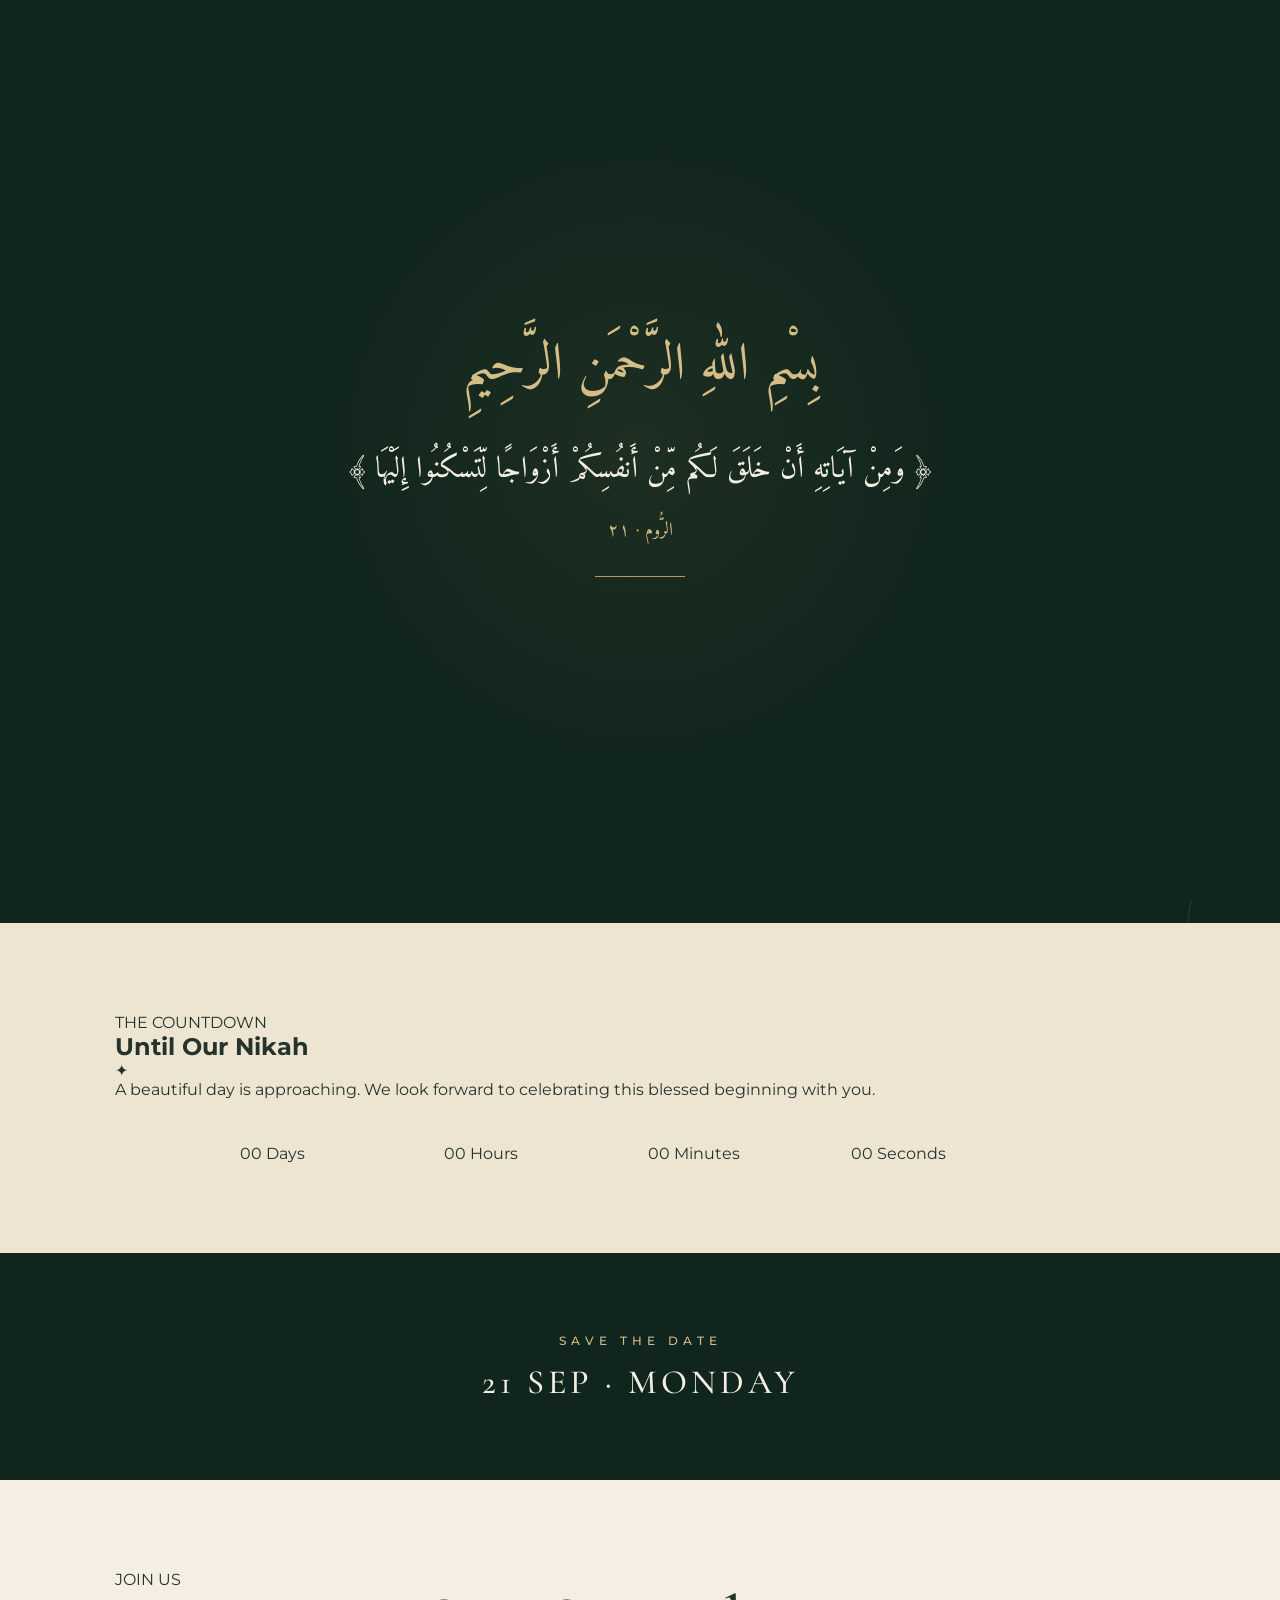
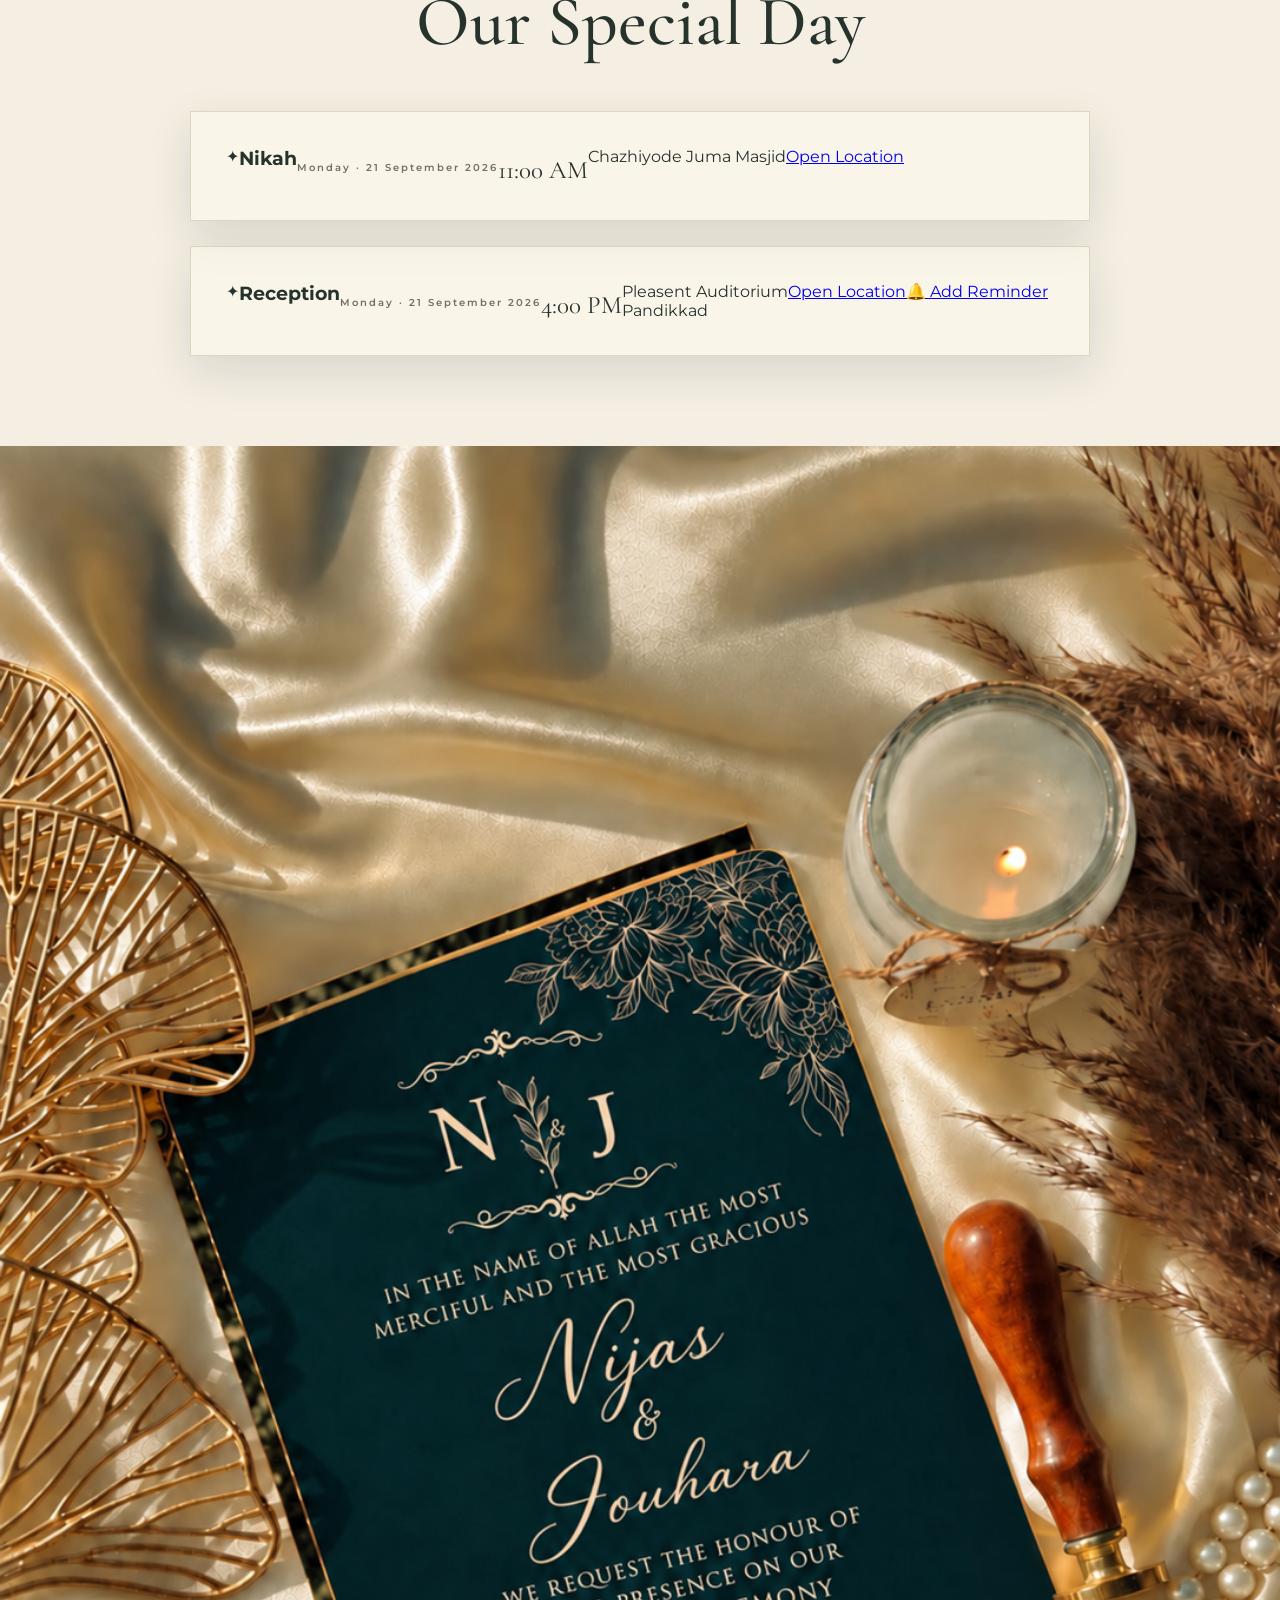
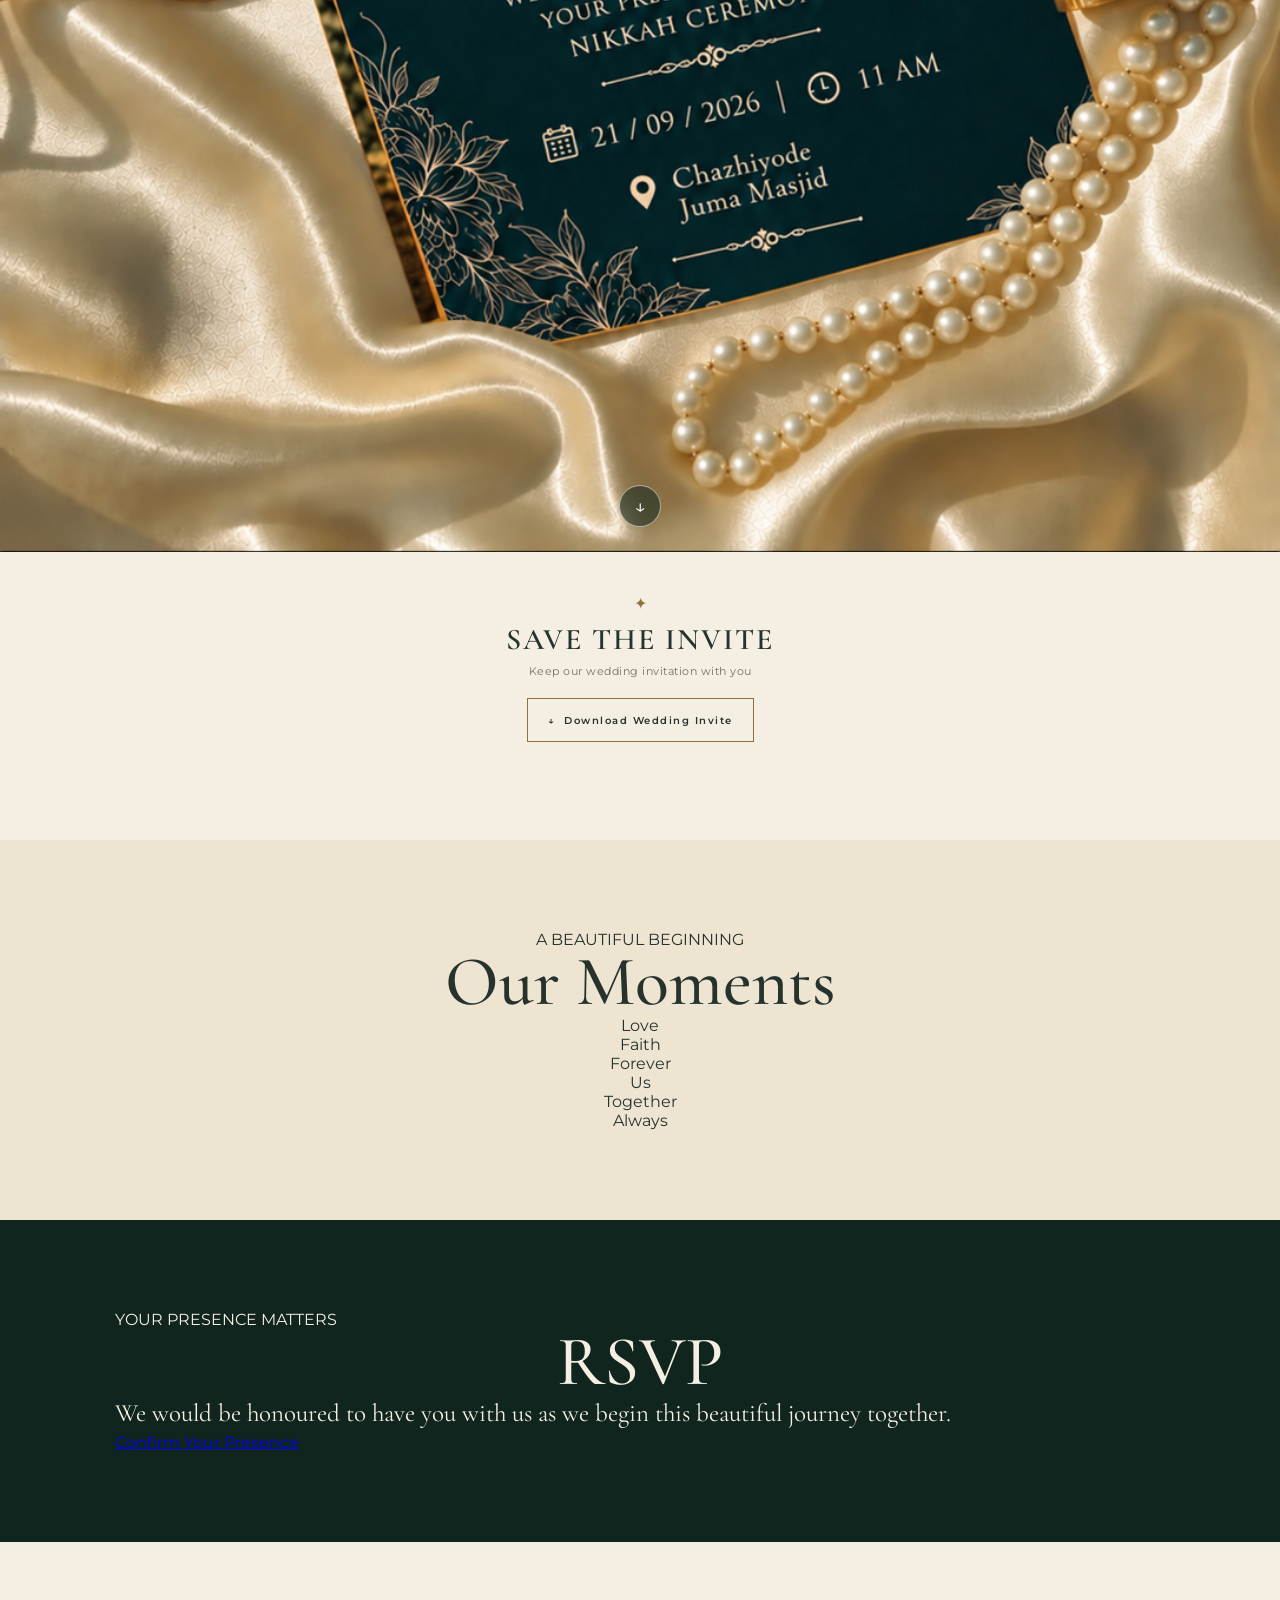
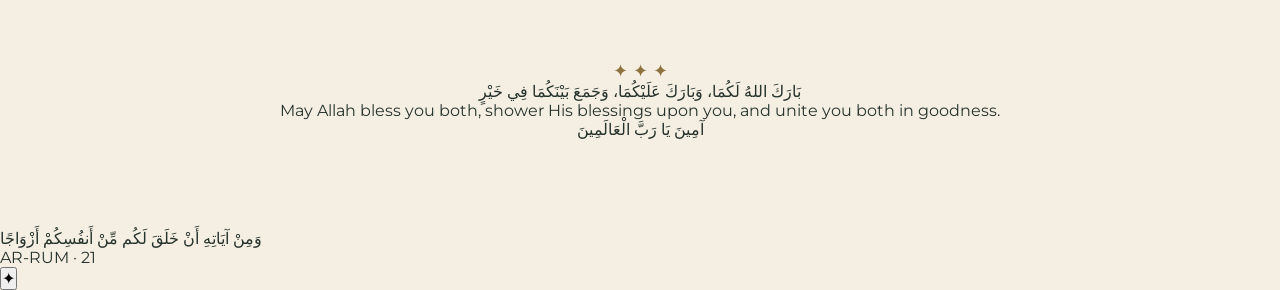
==== commit 97ed9b50: "Update fmt.Println message from 'Hello' to 'Goodbye'" ====
--- a/index.html
+++ b/index.html
@@ -1,665 +1,1094 @@
 <!DOCTYPE html>
 <html lang="en">
+
 <head>
-    <meta charset="UTF-8">
-
-    <meta
-        name="viewport"
-        content="width=device-width, initial-scale=1.0, maximum-scale=1.0, user-scalable=no"
-    >
-
-    <meta name="theme-color" content="#10251d">
-    <meta name="color-scheme" content="light">
-
-    <meta
-        name="description"
-        content="Wedding invitation of Nijas Faizy & Jouhara Fathima — 21 September 2026"
-    >
-
-    <title>Nijas Faizy ♡ Jouhara Fathima</title>
-
-    <!-- Google Fonts -->
-    <link rel="preconnect" href="https://fonts.googleapis.com">
-    <link rel="preconnect" href="https://fonts.gstatic.com" crossorigin>
-
-    <link
-        href="https://fonts.googleapis.com/css2?family=Cormorant+Garamond:wght@400;500;600;700&family=Montserrat:wght@300;400;500;600&family=Amiri:wght@400;700&display=swap"
-        rel="stylesheet"
-    >
-
-    <!-- Main CSS -->
-    <link rel="stylesheet" href="style.css">
+
+<meta charset="UTF-8">
+
+<meta name="viewport"
+      content="width=device-width, initial-scale=1.0">
+
+<title>Asif Nijas Faizy & Jouhara Fathima</title>
+
+<meta name="theme-color" content="#0d241d">
+
+<meta name="description"
+      content="Wedding invitation of Asif Nijas Faizy & Jouhara Fathima — 21 September 2026">
+
+
+<!-- =====================================================
+     GOOGLE FONTS
+===================================================== -->
+
+<link rel="preconnect"
+      href="https://fonts.googleapis.com">
+
+<link rel="preconnect"
+      href="https://fonts.gstatic.com"
+      crossorigin>
+
+<link href="https://fonts.googleapis.com/css2?family=Amiri:wght@400;700&family=Cormorant+Garamond:wght@400;500;600;700&family=Montserrat:wght@400;500;600&family=Pinyon+Script&display=swap"
+      rel="stylesheet">
+
+
+<!-- =====================================================
+     CSS
+===================================================== -->
+
+<link rel="stylesheet"
+      href="style.css">
+
 </head>
 
+
 <body>
 
-    <!-- =========================================================
-         OPENING
-    ========================================================== -->
-
-    <div class="opening" id="opening">
-
-        <div class="opening-content">
-
-            <div class="bismillah">
-                بِسْمِ اللهِ الرَّحْمَنِ الرَّحِيمِ
-            </div>
-
-            <div class="opening-ayah">
-                ﴿ وَمِنْ آيَاتِهِ أَنْ خَلَقَ لَكُم مِّنْ أَنفُسِكُمْ
-                أَزْوَاجًا لِّتَسْكُنُوا إِلَيْهَا ﴾
-            </div>
-
-            <div class="opening-reference">
-                الرُّوم · ٢١
-            </div>
-
-            <div class="opening-line"></div>
-
-        </div>
-
-    </div>
-
-
-    <!-- =========================================================
-         MUSIC
-    ========================================================== -->
-
-    <audio
-        id="weddingMusic"
+
+<!-- =====================================================
+     OPENING
+===================================================== -->
+
+<div class="opening" id="opening">
+
+    <div class="opening-content">
+
+        <div class="bismillah">
+
+            بِسْمِ اللهِ الرَّحْمَنِ الرَّحِيمِ
+
+        </div>
+
+
+        <div class="opening-ayah">
+
+            ﴿ وَمِنْ آيَاتِهِ أَنْ خَلَقَ لَكُم مِّنْ أَنفُسِكُمْ
+            أَزْوَاجًا لِّتَسْكُنُوا إِلَيْهَا ﴾
+
+        </div>
+
+
+        <div class="opening-reference">
+
+            الرُّوم · ٢١
+
+        </div>
+
+
+        <div class="opening-line"></div>
+
+    </div>
+
+</div>
+
+
+
+<!-- =====================================================
+     MUSIC
+===================================================== -->
+
+<audio
+    id="weddingMusic"
+    loop
+    preload="auto">
+
+    <source
         src="weddingmusic.mp3"
-        preload="auto"
-        loop
-    ></audio>
+        type="audio/mpeg">
+
+</audio>
+
+
+<button
+    class="music-btn"
+    id="musicBtn"
+    aria-label="Music">
+
+    ♪
+
+</button>
+
+
+
+<!-- =====================================================
+     WEDDING INTRO
+     IMMEDIATELY AFTER OPENING
+===================================================== -->
+
+<section
+    class="pre-hero"
+    id="preHero">
+
+    <div class="pre-hero-content">
+
+
+        <div class="pre-hero-bismillah">
+
+            بِسْمِ اللهِ الرَّحْمَنِ الرَّحِيمِ
+
+        </div>
+
+
+        <div class="pre-hero-ornament">
+
+            ✦
+
+        </div>
+
+
+        <div class="pre-hero-name">
+
+            Nijas Faizy
+
+        </div>
+
+
+        <div class="pre-hero-weds">
+
+            WEDS
+
+        </div>
+
+
+        <div class="pre-hero-name">
+
+            Jouhara Fathima
+
+        </div>
+
+
+        <div class="pre-hero-line"></div>
+
+
+        <div class="pre-hero-date">
+
+            Monday · 21 September 2026 · 11 AM
+
+        </div>
+
+
+        <div class="pre-hero-ceremony">
+
+            WEDDING CEREMONY
+
+        </div>
+
+
+    </div>
+
+</section>
+
+
+
+<!-- =====================================================
+     COUNTDOWN
+===================================================== -->
+
+<section
+    class="section countdown-section">
+
+    <div
+        class="section-inner countdown-intro reveal">
+
+
+        <div
+            class="countdown-label"
+            data-i18n="countdownLabel">
+
+            THE COUNTDOWN
+
+        </div>
+
+
+        <h1
+            class="countdown-title"
+            data-i18n="countdownTitle">
+
+            Until Our Nikah
+
+        </h1>
+
+
+        <div class="small-ornament">
+
+            ✦
+
+        </div>
+
+
+        <p
+            class="countdown-description"
+            data-i18n="countdownDescription">
+
+            A beautiful day is approaching.
+            We look forward to celebrating this
+            blessed beginning with you.
+
+        </p>
+
+
+        <div class="countdown">
+
+
+            <div class="time-box">
+
+                <span
+                    class="time-number"
+                    id="days">
+
+                    00
+
+                </span>
+
+                <span class="time-label">
+
+                    Days
+
+                </span>
+
+            </div>
+
+
+            <div class="time-box">
+
+                <span
+                    class="time-number"
+                    id="hours">
+
+                    00
+
+                </span>
+
+                <span class="time-label">
+
+                    Hours
+
+                </span>
+
+            </div>
+
+
+            <div class="time-box">
+
+                <span
+                    class="time-number"
+                    id="minutes">
+
+                    00
+
+                </span>
+
+                <span class="time-label">
+
+                    Minutes
+
+                </span>
+
+            </div>
+
+
+            <div class="time-box">
+
+                <span
+                    class="time-number"
+                    id="seconds">
+
+                    00
+
+                </span>
+
+                <span class="time-label">
+
+                    Seconds
+
+                </span>
+
+            </div>
+
+
+        </div>
+
+    </div>
+
+</section>
+
+
+
+<!-- =====================================================
+     SAVE THE DATE
+===================================================== -->
+
+<section class="save-date">
+
+    <div class="save-date-content reveal">
+
+
+        <div class="save-date-label">
+
+            SAVE THE DATE
+
+        </div>
+
+
+        <div class="save-date-date">
+
+            21 SEP · MONDAY
+
+        </div>
+
+
+    </div>
+
+</section>
+
+
+
+<!-- =====================================================
+     EVENTS
+===================================================== -->
+
+<section
+    class="section events-section">
+
+    <div class="section-inner">
+
+
+        <div class="reveal">
+
+            <div
+                class="section-label"
+                data-i18n="joinUs">
+
+                JOIN US
+
+            </div>
+
+
+            <h2
+                class="section-title"
+                data-i18n="specialDay">
+
+                Our Special Day
+
+            </h2>
+
+
+            <div class="gold-line"></div>
+
+        </div>
+
+
+
+        <div class="events">
+
+
+            <!-- =================================================
+                 NIKAH
+            ================================================= -->
+
+            <div class="event-card reveal">
+
+                <div class="event-symbol">
+
+                    ✦
+
+                </div>
+
+
+                <h3
+                    class="event-title"
+                    data-i18n="nikah">
+
+                    Nikah
+
+                </h3>
+
+
+                <div
+                    class="event-date"
+                    data-i18n="eventDate">
+
+                    Monday · 21 September 2026
+
+                </div>
+
+
+                <div
+                    class="event-time"
+                    data-i18n="nikahTime">
+
+                    11:00 AM
+
+                </div>
+
+
+                <div
+                    class="event-place"
+                    data-i18n="nikahPlace">
+
+                    Chazhiyode Juma Masjid
+
+                </div>
+
+
+                <a
+                    class="map-btn"
+                    href="https://maps.app.goo.gl/yzJwYugfeQbWYxUu7?g_st=ac"
+                    target="_blank"
+                    rel="noopener">
+
+                    <span data-i18n="openLocation">
+
+                        Open Location
+
+                    </span>
+
+                </a>
+
+            </div>
+
+
+
+            <!-- =================================================
+                 RECEPTION
+            ================================================= -->
+
+            <div class="event-card reveal">
+
+                <div class="event-symbol">
+
+                    ✦
+
+                </div>
+
+
+                <h3
+                    class="event-title"
+                    data-i18n="reception">
+
+                    Reception
+
+                </h3>
+
+
+                <div
+                    class="event-date"
+                    data-i18n="eventDate">
+
+                    Monday · 21 September 2026
+
+                </div>
+
+
+                <div
+                    class="event-time"
+                    data-i18n="receptionTime">
+
+                    4:00 PM
+
+                </div>
+
+
+                <div
+                    class="event-place"
+                    data-i18n="receptionPlace">
+
+                    Pleasent Auditorium<br>
+                    Pandikkad
+
+                </div>
+
+
+                <!-- OPEN LOCATION -->
+
+                <a
+                    class="map-btn"
+                    href="https://www.google.com/maps/search/?api=1&query=Pleasent%20Auditorium%20Pandikkad"
+                    target="_blank"
+                    rel="noopener">
+
+                    <span data-i18n="openLocation">
+
+                        Open Location
+
+                    </span>
+
+                </a>
+
+
+                <!-- ADD REMINDER -->
+
+                <div class="reception-reminder">
+
+                    <a
+                        class="map-btn"
+                        href="https://calendar.google.com/calendar/render?action=TEMPLATE&text=Reception%20%E2%80%94%20Asif%20Nijas%20Faizy&dates=20260921T103000Z%2F20260921T120000Z&details=Reception%20of%20Asif%20Nijas%20Faizy%20%26%20Jouhara%20Fathima.&location=Pleasent%20Auditorium%2C%20Pandikkad"
+                        target="_blank"
+                        rel="noopener">
+
+                        <span data-i18n="addReminder">
+
+                            🔔 Add Reminder
+
+                        </span>
+
+                    </a>
+
+                </div>
+
+            </div>
+
+
+        </div>
+
+    </div>
+
+</section>
+
+
+
+<!-- =====================================================
+     WEDDING HERO
+     AFTER RECEPTION + LOCATION + REMINDER
+===================================================== -->
+
+<section
+    class="hero"
+    id="home">
+
+    <img
+        class="hero-image"
+        src="weddinghero.webp"
+        alt="Wedding Invitation"
+        loading="eager"
+        decoding="async">
+
 
     <button
-        class="music-button"
-        id="musicButton"
-        type="button"
-        aria-label="Play or pause music"
-    >
-        <span id="musicIcon">♪</span>
+        class="hero-scroll"
+        id="heroScroll"
+        aria-label="Scroll down">
+
+        ↓
+
     </button>
 
-
-    <!-- =========================================================
-         WEDDING INTRO
-    ========================================================== -->
-
-    <section class="pre-hero" id="preHero">
-
-        <div class="pre-hero-content">
-
-            <div class="pre-hero-bismillah">
-                بِسْمِ اللهِ الرَّحْمَنِ الرَّحِيمِ
-            </div>
-
-            <div class="pre-hero-ornament">
-                ✦
-            </div>
-
-            <div class="pre-hero-name">
-                Nijas Faizy
-            </div>
-
-            <div class="pre-hero-weds">
-                WEDS
-            </div>
-
-            <div class="pre-hero-name">
-                Jouhara Fathima
-            </div>
-
-            <div class="pre-hero-line"></div>
-
-            <div class="pre-hero-date">
-                Monday · 21 September 2026 · 11 AM
-            </div>
-
-            <div class="pre-hero-ceremony">
-                WEDDING CEREMONY
-            </div>
-
-        </div>
-
-    </section>
-
-
-    <!-- =========================================================
-         COUNTDOWN
-    ========================================================== -->
-
-    <section class="countdown-section">
-
-        <div class="section-inner">
-
-            <div class="section-kicker">
-                THE COUNTDOWN
-            </div>
-
-            <h2 class="section-title">
-                Until We Say
-                <span>I Do</span>
-            </h2>
-
-            <div class="countdown" id="countdown">
-
-                <div class="count-box">
-                    <span class="count-number" id="days">00</span>
-                    <span class="count-label">DAYS</span>
-                </div>
-
-                <div class="count-box">
-                    <span class="count-number" id="hours">00</span>
-                    <span class="count-label">HOURS</span>
-                </div>
-
-                <div class="count-box">
-                    <span class="count-number" id="minutes">00</span>
-                    <span class="count-label">MINUTES</span>
-                </div>
-
-                <div class="count-box">
-                    <span class="count-number" id="seconds">00</span>
-                    <span class="count-label">SECONDS</span>
-                </div>
-
-            </div>
-
-        </div>
-
-    </section>
-
-
-    <!-- =========================================================
-         SAVE THE DATE
-    ========================================================== -->
-
-    <section class="save-date">
-
-        <div class="save-date-content reveal">
-
-            <div class="save-date-label">
-                SAVE THE DATE
-            </div>
-
-            <div class="save-date-date">
-                21 SEP · MONDAY
-            </div>
-
-        </div>
-
-    </section>
-
-
-    <!-- =========================================================
-         EVENTS
-    ========================================================== -->
-
-    <section class="events-section" id="events">
-
-        <div class="section-inner">
-
-            <div class="section-kicker">
-                JOIN US
-            </div>
-
-            <h2 class="section-title">
-                Wedding
-                <span>Events</span>
-            </h2>
-
-
-            <!-- NIKAH -->
-
-            <article class="event-card reveal">
-
-                <div class="event-number">
-                    01
-                </div>
-
-                <div class="event-content">
-
-                    <div class="event-label">
-                        NIKAH
-                    </div>
-
-                    <h3>
-                        Wedding Ceremony
-                    </h3>
-
-                    <div class="event-date">
-                        MONDAY · 21 SEPTEMBER 2026
-                    </div>
-
-                    <div class="event-time">
-                        11:00 AM
-                    </div>
-
-                    <div class="event-location">
-                        Chazhiyode Juma Masjid
-                    </div>
-
-                    <a
-                        class="location-button"
-                        href="https://maps.app.goo.gl/yzJwYugfeQbWYxUu7?g_st=ac"
-                        target="_blank"
-                        rel="noopener"
-                    >
-                        Open Location
-                    </a>
-
-                </div>
-
-            </article>
-
-
-            <!-- RECEPTION -->
-
-            <article class="event-card reveal">
-
-                <div class="event-number">
-                    02
-                </div>
-
-                <div class="event-content">
-
-                    <div class="event-label">
-                        RECEPTION
-                    </div>
-
-                    <h3>
-                        Salkaar
-                    </h3>
-
-                    <div class="event-date">
-                        MONDAY · 21 SEPTEMBER 2026
-                    </div>
-
-                    <div class="event-time">
-                        4:00 PM
-                    </div>
-
-                    <div class="event-location">
-                        Pleasent Auditorium, Pandikkad
-                    </div>
-
-                    <div class="event-actions">
-
-                        <a
-                            class="location-button"
-                            href="https://www.google.com/maps/search/?api=1&query=Pleasent%20Auditorium%20Pandikkad"
-                            target="_blank"
-                            rel="noopener"
-                        >
-                            Open Location
-                        </a>
-
-                        <a
-                            class="location-button reminder-button"
-                            href="https://calendar.google.com/calendar/render?action=TEMPLATE&text=Reception%20%E2%80%94%20Asif%20Nijas%20Faizy&dates=20260921T103000Z%2F20260921T120000Z&details=Reception%20of%20Asif%20Nijas%20Faizy%20%26%20Jouhara%20Fathima.&location=Pleasent%20Auditorium%2C%20Pandikkad"
-                            target="_blank"
-                            rel="noopener"
-                        >
-                            Add Reminder
-                        </a>
-
-                    </div>
-
-                </div>
-
-            </article>
-
-        </div>
-
-    </section>
-
-
-    <!-- =========================================================
-         WEDDING HERO IMAGE
-    ========================================================== -->
-
-    <section class="hero" id="home">
-
-        <img
-            class="hero-image"
-            src="weddinghero.webp"
-            alt="Wedding Invitation"
-            loading="eager"
-            decoding="async"
-        >
+</section>
+
+<!-- =====================================================
+     WEDDING INVITATION DOWNLOAD
+===================================================== -->
+
+<section class="hero-download">
+
+    <div class="hero-download-content">
+
+        <div class="hero-download-ornament">
+            ✦
+        </div>
+
+        <div class="hero-download-title">
+            SAVE THE INVITE
+        </div>
+
+        <div class="hero-download-text">
+            Keep our wedding invitation with you
+        </div>
+
+        <a
+            class="hero-download-btn"
+            href="weddinghero.webp"
+            download="Nijas-Faizy-Jouhara-Fathima-Wedding-Invitation.webp">
+
+            <span>↓</span>
+
+            <span>
+                Download Wedding Invite
+            </span>
+
+        </a>
+
+    </div>
+
+</section>
+
+<!-- =====================================================
+     OUR MOMENTS
+===================================================== -->
+
+<section
+    class="section moments-section">
+
+    <div
+        class="section-inner moments-content reveal">
+
+
+        <div
+            class="section-label"
+            data-i18n="beautifulBeginning">
+
+            A BEAUTIFUL BEGINNING
+
+        </div>
+
+
+        <h2
+            class="section-title"
+            data-i18n="ourMoments">
+
+            Our Moments
+
+        </h2>
+
+
+        <div class="gold-line"></div>
+
+
+        <div class="moment-grid">
+
+
+            <div class="moment">
+
+                <span>
+
+                    Love
+
+                </span>
+
+            </div>
+
+
+            <div class="moment">
+
+                <span>
+
+                    Faith
+
+                </span>
+
+            </div>
+
+
+            <div class="moment">
+
+                <span>
+
+                    Forever
+
+                </span>
+
+            </div>
+
+
+            <div class="moment">
+
+                <span>
+
+                    Us
+
+                </span>
+
+            </div>
+
+
+            <div class="moment">
+
+                <span>
+
+                    Together
+
+                </span>
+
+            </div>
+
+
+            <div class="moment">
+
+                <span>
+
+                    Always
+
+                </span>
+
+            </div>
+
+
+        </div>
+
+    </div>
+
+</section>
+
+
+
+<!-- =====================================================
+     RSVP
+===================================================== -->
+
+<section
+    class="section rsvp-section">
+
+    <div
+        class="section-inner rsvp-content reveal">
+
+
+        <div
+            class="section-label"
+            data-i18n="presenceMatters">
+
+            YOUR PRESENCE MATTERS
+
+        </div>
+
+
+        <h2 class="section-title">
+
+            RSVP
+
+        </h2>
+
+
+        <div class="gold-line"></div>
+
+
+        <p class="rsvp-text">
+
+            We would be honoured to have you with us
+            as we begin this beautiful journey together.
+
+        </p>
+
+
+        <a
+            class="whatsapp-btn"
+            href="https://wa.me/919745556452?text=Assalamu%20Alaikum%2C%20I%20would%20like%20to%20confirm%20my%20presence%20at%20the%20Nikah%20of%20Asif%20Nijas%20Faizy%20%26%20Jouhara%20Fathima."
+            target="_blank"
+            rel="noopener">
+
+            <span data-i18n="confirmPresence">
+
+                Confirm Your Presence
+
+            </span>
+
+        </a>
+
+
+    </div>
+
+</section>
+
+
+
+<!-- =====================================================
+     FINAL DUA
+===================================================== -->
+
+<section
+    class="dua-section">
+
+    <div class="dua-ornament">
+
+        ✦ ✦ ✦
+
+    </div>
+
+
+    <div class="reveal">
+
+
+        <div class="dua">
+
+            بَارَكَ اللهُ لَكُمَا، وَبَارَكَ عَلَيْكُمَا،
+            وَجَمَعَ بَيْنَكُمَا فِي خَيْرٍ
+
+        </div>
+
+
+        <div class="dua-meaning">
+
+            May Allah bless you both, shower His blessings
+            upon you, and unite you both in goodness.
+
+        </div>
+
+
+        <div class="amin">
+
+            آمِينَ يَا رَبَّ الْعَالَمِينَ
+
+        </div>
+
+
+    </div>
+
+</section>
+
+
+
+<!-- =====================================================
+     FOOTER
+===================================================== -->
+
+<footer>
+
+    <div class="footer-ayah">
+
+        وَمِنْ آيَاتِهِ أَنْ خَلَقَ لَكُم مِّنْ أَنفُسِكُمْ أَزْوَاجًا
+
+    </div>
+
+
+    <div class="footer-reference">
+
+        AR-RUM · 21
+
+    </div>
+
+</footer>
+
+
+
+<!-- =====================================================
+     SETTINGS BUTTON
+===================================================== -->
+
+<button
+    class="settings-open-btn"
+    id="settingsOpen"
+    aria-label="Open settings">
+
+    ✦
+
+</button>
+
+
+<div
+    class="settings-backdrop"
+    id="settingsBackdrop">
+</div>
+
+
+
+<!-- =====================================================
+     SETTINGS PANEL
+===================================================== -->
+
+<div
+    class="settings-panel"
+    id="settingsPanel">
+
+
+    <div class="settings-top">
+
+        <div
+            class="settings-heading"
+            id="settingsHeading">
+
+            Settings
+
+        </div>
+
 
         <button
-            class="hero-scroll"
-            id="heroScroll"
-            type="button"
-            aria-label="Scroll down"
-        >
-            ↓
+            class="settings-close"
+            id="settingsClose"
+            aria-label="Close settings">
+
+            ×
+
         </button>
 
-    </section>
-
-
-    <!-- =========================================================
-         DOWNLOAD WEDDING INVITATION
-    ========================================================== -->
-
-    <section class="hero-download" id="heroDownload">
-
-        <div class="hero-download-content">
-
-            <div class="hero-download-ornament">
-                ✦
-            </div>
-
-            <div class="hero-download-title">
-                SAVE THE INVITE
-            </div>
-
-            <div class="hero-download-text">
-                Keep our wedding invitation with you
-            </div>
-
-            <a
-                class="hero-download-btn"
-                href="weddinghero.webp"
-                download="Nijas-Faizy-Jouhara-Fathima-Wedding-Invitation.webp"
-            >
-                <span>↓</span>
-                <span>Download Wedding Invite</span>
-            </a>
-
-        </div>
-
-    </section>
-
-
-    <!-- =========================================================
-         SAVE THE DATE VIDEO
-         FILE NAME MUST BE EXACTLY:
-         save_the_date.mp4
-    ========================================================== -->
-
-    <section class="wedding-video" id="weddingVideo">
-
-        <video
-            class="wedding-video-player"
-            id="weddingVideoPlayer"
-            src="save_the_date.mp4"
-            autoplay
-            muted
-            loop
-            playsinline
-            webkit-playsinline
-            preload="metadata"
-            aria-label="Save the Date wedding video"
-        ></video>
-
-    </section>
-
-
-    <!-- =========================================================
-         OUR MOMENTS
-    ========================================================== -->
-
-    <section class="moments-section" id="moments">
-
-        <div class="section-inner">
-
-            <div class="section-kicker">
-                A NEW CHAPTER
-            </div>
-
-            <h2 class="section-title">
-                Our
-                <span>Moments</span>
-            </h2>
-
-            <div class="moments-content reveal">
-
-                <div class="moment-ornament">
-                    ✦
-                </div>
-
-                <p>
-                    Two hearts, one beautiful journey,
-                    and a lifetime waiting to unfold.
-                </p>
-
-                <div class="moment-line"></div>
-
-                <p class="moment-small">
-                    With love, duas and the blessings of our families,
-                    we begin a new chapter together.
-                </p>
-
-            </div>
-
-        </div>
-
-    </section>
-
-
-    <!-- =========================================================
-         RSVP
-    ========================================================== -->
-
-    <section class="rsvp-section" id="rsvp">
-
-        <div class="section-inner">
-
-            <div class="section-kicker">
-                WE WOULD LOVE TO SEE YOU
-            </div>
-
-            <h2 class="section-title">
-                Kindly
-                <span>RSVP</span>
-            </h2>
-
-            <div class="rsvp-card reveal">
-
-                <div class="rsvp-ornament">
-                    ✦
-                </div>
-
-                <p class="rsvp-text">
-                    Your presence and duas will make
-                    our special day even more meaningful.
-                </p>
-
-                <a
-                    class="rsvp-button"
-                    href="https://wa.me/919745556452?text=Assalamu%20Alaikum%2C%20I%20would%20like%20to%20confirm%20my%20presence%20at%20the%20Nikah%20of%20Asif%20Nijas%20Faizy%20%26%20Jouhara%20Fathima."
-                    target="_blank"
-                    rel="noopener"
-                >
-                    Confirm Your Presence
-                </a>
-
-            </div>
-
-        </div>
-
-    </section>
-
-
-    <!-- =========================================================
-         FINAL DUA
-    ========================================================== -->
-
-    <section class="dua-section">
-
-        <div class="dua-content reveal">
-
-            <div class="dua-arabic">
-                بَارَكَ اللهُ لَكُمَا وَبَارَكَ عَلَيْكُمَا
-                وَجَمَعَ بَيْنَكُمَا فِي خَيْرٍ
-            </div>
-
-            <div class="dua-translation">
-                May Allah bless you both,
-                shower His blessings upon you,
-                and unite you both in goodness.
-            </div>
-
-            <div class="dua-ornament">
-                ✦
-            </div>
-
-        </div>
-
-    </section>
-
-
-    <!-- =========================================================
-         FOOTER
-    ========================================================== -->
-
-    <footer class="footer">
-
-        <div class="footer-content">
-
-            <div class="footer-names">
-                Nijas Faizy
-                <span>♡</span>
-                Jouhara Fathima
-            </div>
-
-            <div class="footer-date">
-                21 · 09 · 2026
-            </div>
-
-            <div class="footer-line"></div>
-
-            <div class="footer-note">
-                WITH LOVE &amp; DUAS
-            </div>
-
-        </div>
-
-    </footer>
-
-
-    <!-- =========================================================
-         SETTINGS PANEL
-    ========================================================== -->
-
-    <button
-        class="settings-trigger"
-        id="settingsTrigger"
-        type="button"
-        aria-label="Settings"
-    >
-        ⚙
-    </button>
-
-
-    <div
-        class="settings-panel"
-        id="settingsPanel"
-        aria-hidden="true"
-    >
-
-        <div class="settings-header">
-
-            <span>
-                SETTINGS
+    </div>
+
+
+
+    <!-- LANGUAGE -->
+
+    <div class="settings-group">
+
+        <div class="settings-label">
+
+            <span>◎</span>
+
+            <span id="languageLabel">
+
+                Language
+
             </span>
 
+        </div>
+
+
+        <div class="settings-options">
+
             <button
-                class="settings-close"
-                id="settingsClose"
-                type="button"
-                aria-label="Close settings"
-            >
-                ×
+                class="settings-option active"
+                data-language="en">
+
+                EN
+
             </button>
 
-        </div>
-
-
-        <!-- LANGUAGE -->
-
-        <div class="settings-group">
-
-            <div class="settings-label">
-                LANGUAGE
-            </div>
-
-            <div class="language-options">
-
-                <button
-                    class="language-button active"
-                    type="button"
-                    data-lang="en"
-                >
-                    English
-                </button>
-
-                <button
-                    class="language-button"
-                    type="button"
-                    data-lang="ml"
-                >
-                    മലയാളം
-                </button>
-
-                <button
-                    class="language-button"
-                    type="button"
-                    data-lang="ar"
-                >
-                    العربية
-                </button>
-
-            </div>
-
-        </div>
-
-
-        <!-- THEME -->
-
-        <div class="settings-group">
-
-            <div class="settings-label">
-                THEME
-            </div>
 
             <button
-                class="theme-button"
-                id="themeButton"
-                type="button"
-            >
-                Toggle Theme
+                class="settings-option"
+                data-language="ml">
+
+                മലയാളം
+
             </button>
 
-        </div>
-
-    </div>
-
-
-    <!-- =========================================================
-         TOUCH BARAKALLAH
-    ========================================================== -->
-
-    <button
-        class="touch-blessing"
-        id="touchBlessing"
-        type="button"
-        aria-label="Barakallah"
-    >
+
+            <button
+                class="settings-option"
+                data-language="ar">
+
+                عربي
+
+            </button>
+
+        </div>
+
+    </div>
+
+
+
+    <!-- THEME -->
+
+    <div class="settings-group">
+
+        <div class="settings-label">
+
+            <span>◐</span>
+
+            <span id="themeLabel">
+
+                Theme
+
+            </span>
+
+        </div>
+
+
+        <div class="settings-options">
+
+            <button
+                class="settings-option active"
+                data-theme="system">
+
+                ◉<br>
+                System
+
+            </button>
+
+
+            <button
+                class="settings-option"
+                data-theme="light">
+
+                ☼<br>
+                Light
+
+            </button>
+
+
+            <button
+                class="settings-option"
+                data-theme="dark">
+
+                ☾<br>
+                Dark
+
+            </button>
+
+        </div>
+
+    </div>
+
+
+
+    <!-- MUSIC -->
+
+    <div class="settings-group">
+
+        <div class="settings-label">
+
+            <span>♫</span>
+
+            <span id="musicLabel">
+
+                Music
+
+            </span>
+
+        </div>
+
+
+        <div class="music-row">
+
+            <button
+                class="music-control"
+                id="panelMusicBtn">
+
+                ▶
+
+            </button>
+
+
+            <input
+                class="volume-control"
+                id="volumeControl"
+                type="range"
+                min="0"
+                max="1"
+                step="0.01"
+                value="0.55">
+
+        </div>
+
+    </div>
+
+
+
+    <div class="settings-footer">
+
         <span>♡</span>
-        <span>Barakallah</span>
-    </button>
-
-
-    <!-- =========================================================
-         JAVASCRIPT
-    ========================================================== -->
-
-    <script src="script.js"></script>
+
+        <span id="madeWithLove">
+
+            MADE WITH LOVE
+
+        </span>
+
+    </div>
+
+
+</div>
+
+
+
+<!-- =====================================================
+     TOUCH BARAKALLAH
+===================================================== -->
+
+<div
+    class="touch-blessing"
+    id="touchBlessing">
+
+    <span>♡</span>
+
+    <span>Barakallah!</span>
+
+</div>
+
+
+
+<!-- =====================================================
+     JAVASCRIPT
+===================================================== -->
+
+<script src="script.js"></script>
+
 
 </body>
 </html>
--- a/style.css
+++ b/style.css
@@ -1,2756 +1,1940 @@
-/* =====================================================
-   WEDDING INVITATION — COMPLETE CSS
-===================================================== */
-
-
-/* =====================================================
+/* =========================================================
    ROOT
-===================================================== */
+========================================================= */
 
 :root{
-
-    --green:#0d2a21;
-    --green-dark:#081b16;
-    --green-soft:#12352b;
-
-    --cream:#f8f0e2;
-    --cream-light:#fbf6ec;
-
-    --gold:#b8944d;
-    --gold-light:#d5b76f;
-    --gold-pale:#e2cf9e;
-
-    --dark-text:#142820;
-    --soft-text:#827564;
-
-}
-
-
-/* =====================================================
+    --deep-green:#10251d;
+    --green-2:#17372b;
+    --green-3:#21483a;
+
+    --cream:#f5efe3;
+    --cream-2:#eee4d2;
+    --ivory:#fffaf0;
+
+    --gold:#b99a5b;
+    --gold-light:#d5bd86;
+    --gold-dark:#8e733e;
+
+    --dark-text:#26332d;
+    --muted:#766f62;
+
+    --white:#ffffff;
+
+    --shadow:0 15px 45px rgba(16,37,29,.12);
+}
+
+
+/* =========================================================
    RESET
-===================================================== */
+========================================================= */
 
 *{
-
+    box-sizing:border-box;
     margin:0;
     padding:0;
-
-    box-sizing:border-box;
-
-}
-
+}
 
 html{
-
     scroll-behavior:smooth;
-
-}
-
+    background:var(--cream);
+}
 
 body{
-
+    width:100%;
+    min-height:100vh;
     margin:0;
+    padding:0;
 
     background:var(--cream);
-
     color:var(--dark-text);
 
-    font-family:
-        "Cormorant Garamond",
-        serif;
+    font-family:"Montserrat",sans-serif;
 
     overflow-x:hidden;
 
-}
-
-
-/* =====================================================
-   OPENING
-===================================================== */
+    -webkit-font-smoothing:antialiased;
+    text-rendering:optimizeLegibility;
+}
+
+button,
+a{
+    -webkit-tap-highlight-color:transparent;
+}
+
+button{
+    font:inherit;
+}
+
+img,
+video{
+    max-width:100%;
+}
+
+
+/* =========================================================
+   OPENING SCREEN
+========================================================= */
 
 .opening{
-
     position:fixed;
-
     inset:0;
-
     z-index:9999;
 
     display:flex;
-
     align-items:center;
-
     justify-content:center;
 
-    text-align:center;
-
-    padding:25px;
+    width:100%;
+    height:100svh;
+
+    padding:30px;
 
     background:
-
         radial-gradient(
             circle at center,
-            rgba(184,148,77,.13),
-            transparent 48%
+            rgba(185,154,91,.08),
+            transparent 45%
         ),
-
-        var(--green);
+        var(--deep-green);
+
+    color:var(--cream);
+
+    opacity:1;
+    visibility:visible;
 
     transition:
         opacity 1s ease,
         visibility 1s ease;
-
-}
-
+}
 
 .opening.hide{
-
     opacity:0;
-
     visibility:hidden;
-
     pointer-events:none;
-
-}
-
+}
 
 .opening-content{
-
-    width:100%;
-
-    max-width:760px;
-
-    animation:
-        openingFade 1.6s ease;
-
-}
-
+    width:100%;
+    max-width:800px;
+
+    text-align:center;
+}
 
 .bismillah{
-
     font-family:"Amiri",serif;
 
-    font-size:
-        clamp(27px,7vw,50px);
-
+    font-size:clamp(28px,5vw,52px);
     line-height:1.7;
 
     color:var(--gold-light);
 
-    margin-bottom:22px;
-
     direction:rtl;
-
-}
-
+}
 
 .opening-ayah{
+    margin-top:28px;
 
     font-family:"Amiri",serif;
 
-    font-size:
-        clamp(20px,5.2vw,36px);
-
+    font-size:clamp(18px,3vw,30px);
     line-height:2;
 
     color:var(--cream);
 
     direction:rtl;
-
-}
-
+}
 
 .opening-reference{
-
-    margin-top:14px;
+    margin-top:15px;
+
+    font-family:"Amiri",serif;
+
+    font-size:18px;
 
     color:var(--gold-light);
 
-    font-family:"Montserrat",sans-serif;
-
-    font-size:9px;
-
-    letter-spacing:3px;
-
-}
-
+    direction:rtl;
+}
 
 .opening-line{
-
-    width:65px;
-
+    width:90px;
     height:1px;
 
+    margin:30px auto 0;
+
     background:var(--gold);
-
-    margin:28px auto 0;
-
-}
-
-
-@keyframes openingFade{
-
-    from{
-
-        opacity:0;
-
-        transform:translateY(18px);
-
-    }
-
-    to{
-
-        opacity:1;
-
-        transform:translateY(0);
-
-    }
-
-}
-
-
-/* =====================================================
+}
+
+
+/* =========================================================
    MUSIC BUTTON
-===================================================== */
-
-.music-btn{
-
+========================================================= */
+
+.music-button{
     position:fixed;
 
     top:18px;
     right:18px;
 
-    width:52px;
-    height:52px;
-
+    z-index:5000;
+
+    width:46px;
+    height:46px;
+
+    display:flex;
+    align-items:center;
+    justify-content:center;
+
+    border:1px solid rgba(185,154,91,.55);
     border-radius:50%;
 
-    border:
-        1px solid
-        rgba(184,148,77,.8);
+    background:rgba(16,37,29,.88);
+    color:var(--gold-light);
+
+    cursor:pointer;
+
+    font-size:20px;
+
+    backdrop-filter:blur(10px);
+    -webkit-backdrop-filter:blur(10px);
+
+    box-shadow:0 8px 25px rgba(0,0,0,.15);
+
+    transition:
+        transform .3s ease,
+        background .3s ease;
+}
+
+.music-button:hover{
+    transform:scale(1.06);
+}
+
+.music-button:active{
+    transform:scale(.94);
+}
+
+
+/* =========================================================
+   WEDDING INTRO
+========================================================= */
+
+.pre-hero{
+    position:relative;
+
+    width:100%;
+    min-height:100svh;
+
+    display:flex;
+    align-items:center;
+    justify-content:center;
+
+    padding:70px 25px;
 
     background:
-        rgba(13,42,33,.96);
-
-    color:var(--gold-light);
-
-    z-index:9998;
-
-    font-size:21px;
-
-    cursor:pointer;
-
-    box-shadow:
-        0 5px 25px
-        rgba(0,0,0,.22);
-
-    backdrop-filter:blur(10px);
-
-    -webkit-backdrop-filter:blur(10px);
-
-    transition:.25s;
-
-}
-
-
-.music-btn:active{
-
-    transform:scale(.92);
-
-}
-
-
-/* =====================================================
-   WEDDING INTRO
-===================================================== */
-
-.pre-hero{
-
-    position:relative;
-
-    width:100%;
-
-    min-height:100svh;
-
-    display:flex;
-
-    align-items:center;
-
-    justify-content:center;
-
-    text-align:center;
-
-    padding:60px 20px;
-
-    background:
-
         radial-gradient(
             circle at 50% 40%,
-            rgba(184,148,77,.12),
-            transparent 45%
+            rgba(185,154,91,.10),
+            transparent 42%
         ),
-
-        #101713;
+        var(--deep-green);
 
     color:var(--cream);
 
+    text-align:center;
+
     overflow:hidden;
-
-}
-
+}
+
+.pre-hero::before,
+.pre-hero::after{
+    content:"";
+
+    position:absolute;
+
+    width:180px;
+    height:180px;
+
+    border:1px solid rgba(185,154,91,.20);
+
+    border-radius:50%;
+}
 
 .pre-hero::before{
-
-    content:"";
-
-    position:absolute;
-
-    inset:0;
-
-    background-image:
-
-        linear-gradient(
-            45deg,
-            transparent 48%,
-            rgba(213,183,111,.06) 49%,
-            transparent 50%
-        ),
-
-        linear-gradient(
-            -45deg,
-            transparent 48%,
-            rgba(213,183,111,.06) 49%,
-            transparent 50%
-        );
-
-    background-size:40px 40px;
-
-    opacity:.35;
-
-    pointer-events:none;
-
-}
-
+    top:-90px;
+    left:-90px;
+}
 
 .pre-hero::after{
-
-    content:"";
-
-    position:absolute;
-
-    width:420px;
-
-    height:420px;
-
-    border-radius:50%;
-
-    left:50%;
-    top:50%;
-
-    transform:
-        translate(-50%,-50%);
-
-    background:
-
-        radial-gradient(
-            circle,
-            rgba(184,148,77,.06),
-            transparent 70%
-        );
-
-    pointer-events:none;
-
-}
-
+    bottom:-90px;
+    right:-90px;
+}
 
 .pre-hero-content{
-
     position:relative;
-
     z-index:2;
 
     width:100%;
-
-    max-width:760px;
-
-}
-
+    max-width:700px;
+}
 
 .pre-hero-bismillah{
-
     font-family:"Amiri",serif;
 
-    font-size:
-        clamp(27px,7vw,50px);
-
-    line-height:1.7;
+    font-size:clamp(24px,4vw,40px);
 
     color:var(--gold-light);
 
     direction:rtl;
-
-    margin-bottom:30px;
-
-}
-
+}
 
 .pre-hero-ornament{
+    margin:25px 0;
+
+    color:var(--gold);
+
+    font-size:20px;
+}
+
+.pre-hero-name{
+    font-family:"Cormorant Garamond",serif;
+
+    font-size:clamp(48px,10vw,92px);
+    font-weight:500;
+
+    line-height:.95;
+
+    letter-spacing:1px;
+
+    color:var(--cream);
+}
+
+.pre-hero-weds{
+    margin:20px 0;
+
+    font-family:"Montserrat",sans-serif;
+
+    font-size:12px;
+    font-weight:500;
+
+    letter-spacing:6px;
 
     color:var(--gold-light);
-
-    font-size:34px;
-
-    line-height:1;
-
-    margin-bottom:34px;
-
-}
-
-
-.pre-hero-name{
-
-    font-family:
-        "Pinyon Script",
-        cursive;
-
-    font-size:
-        clamp(52px,13vw,92px);
-
-    font-weight:400;
+}
+
+.pre-hero-line{
+    width:110px;
+    height:1px;
+
+    margin:32px auto 22px;
+
+    background:var(--gold);
+}
+
+.pre-hero-date{
+    font-family:"Cormorant Garamond",serif;
+
+    font-size:clamp(18px,3vw,25px);
+
+    letter-spacing:1px;
+
+    color:var(--cream);
+}
+
+.pre-hero-ceremony{
+    margin-top:12px;
+
+    font-size:10px;
+    font-weight:500;
+
+    letter-spacing:4px;
+
+    color:var(--gold-light);
+}
+
+
+/* =========================================================
+   COMMON SECTION
+========================================================= */
+
+.section-inner{
+    width:100%;
+    max-width:1100px;
+
+    margin:0 auto;
+
+    padding:90px 25px;
+}
+
+.section-kicker{
+    margin-bottom:12px;
+
+    font-family:"Montserrat",sans-serif;
+
+    font-size:10px;
+    font-weight:600;
+
+    letter-spacing:4px;
+
+    color:var(--gold-dark);
+
+    text-align:center;
+}
+
+.section-title{
+    font-family:"Cormorant Garamond",serif;
+
+    font-size:clamp(42px,7vw,70px);
+    font-weight:500;
 
     line-height:.95;
 
-    letter-spacing:1px;
-
-    color:var(--gold-light);
-
-    white-space:nowrap;
-
-    text-shadow:
-        0 2px 16px
-        rgba(184,148,77,.14);
-
-}
-
-
-.pre-hero-weds{
-
-    font-family:"Montserrat",sans-serif;
-
-    font-size:10px;
-
-    letter-spacing:6px;
-
-    color:
-        rgba(248,240,226,.72);
-
-    margin:24px 0;
-
-}
-
-
-.pre-hero-line{
-
-    width:72px;
-
-    height:1px;
-
-    background:var(--gold);
-
-    margin:
-        30px auto
-        24px;
-
-}
-
-
-.pre-hero-date{
-
-    font-family:
-        "Cormorant Garamond",
-        serif;
-
-    font-size:
-        clamp(17px,4.5vw,25px);
-
-    letter-spacing:3px;
-
-    color:
-        rgba(248,240,226,.72);
-
-}
-
-
-.pre-hero-ceremony{
-
-    margin-top:26px;
-
-    font-family:"Montserrat",sans-serif;
-
-    font-size:10px;
-
-    letter-spacing:5px;
-
-    color:var(--gold-light);
-
-}
-
-
-/* =====================================================
-   HERO
-===================================================== */
-
-.hero{
-
-    position:relative;
-
-    width:100%;
-
-    height:auto;
-
-    min-height:0;
-
-    overflow:hidden;
-
-    background:var(--cream);
-
-    line-height:0;
-
-}
-
-
-.hero-image{
-
-    display:block;
-
-    width:100%;
-
-    height:auto;
-
-    max-width:none;
-
-    object-fit:contain;
-
-    object-position:center;
-
-    margin:0;
-
-    padding:0;
-
-}
-
-
-.hero-scroll{
-
-    position:absolute;
-
-    left:50%;
-
-    bottom:20px;
-
-    transform:
-        translateX(-50%);
-
-    width:48px;
-
-    height:48px;
-
-    border-radius:50%;
-
-    border:
-        1px solid
-        rgba(184,148,77,.65);
-
-    background:
-        rgba(13,42,33,.70);
-
-    color:#fff;
-
-    font-size:21px;
-
-    cursor:pointer;
-
-    z-index:10;
-
-    animation:
-        scrollBounce 1.8s infinite;
-
-    backdrop-filter:blur(5px);
-
-    -webkit-backdrop-filter:blur(5px);
-
-}
-
-
-.hero-scroll:active{
-
-    transform:
-        translateX(-50%)
-        scale(.92);
-
-}
-
-
-@keyframes scrollBounce{
-
-    0%,100%{
-
-        transform:
-            translate(-50%,0);
-
-    }
-
-    50%{
-
-        transform:
-            translate(-50%,8px);
-
-    }
-
-}
-
-
-/* =====================================================
-   COMMON SECTION
-===================================================== */
-
-.section{
-
-    position:relative;
-
     text-align:center;
 
-}
-
-
-.section-inner{
-
-    width:100%;
-
-    max-width:900px;
-
-    margin:auto;
-
-}
-
-
-/* =====================================================
+    color:var(--dark-text);
+}
+
+.section-title span{
+    color:var(--gold-dark);
+}
+
+
+/* =========================================================
    COUNTDOWN
-===================================================== */
+========================================================= */
 
 .countdown-section{
-
-    background:var(--cream);
-
-    color:var(--dark-text);
-
-    padding:
-        72px 22px
-        86px;
-
-}
-
-
-.countdown-intro{
-
-    max-width:700px;
-
-    margin:auto;
-
-}
-
-
-.countdown-label{
-
-    font-family:"Montserrat",sans-serif;
-
-    font-size:10px;
-
-    letter-spacing:5px;
-
-    color:var(--gold);
-
-    text-transform:uppercase;
-
-    margin-bottom:18px;
-
-}
-
-
-.countdown-title{
-
-    font-family:
-        "Cormorant Garamond",
-        serif;
-
-    font-size:
-        clamp(43px,10vw,68px);
-
-    line-height:1;
-
-    font-weight:500;
-
-    color:var(--dark-text);
-
-    margin-bottom:25px;
-
-}
-
-
-.small-ornament{
-
-    color:var(--gold);
-
-    font-size:25px;
-
-    margin-bottom:27px;
-
-}
-
-
-.countdown-description{
-
-    max-width:650px;
-
-    margin:
-        0 auto 48px;
-
-    color:var(--soft-text);
-
-    font-family:
-        "Montserrat",
-        sans-serif;
-
-    font-size:
-        clamp(14px,3.8vw,18px);
-
-    line-height:1.9;
-
-}
-
-
-/* =====================================================
-   COUNTDOWN BOXES
-===================================================== */
+    width:100%;
+
+    background:var(--cream-2);
+}
 
 .countdown{
-
     display:grid;
 
     grid-template-columns:
         repeat(4,1fr);
 
-    gap:14px;
-
-    max-width:720px;
-
-    margin:auto;
-
-}
-
-
-.time-box{
-
-    min-height:152px;
+    gap:15px;
+
+    width:100%;
+    max-width:800px;
+
+    margin:45px auto 0;
+}
+
+.count-box{
+    padding:24px 10px;
+
+    border:1px solid rgba(142,115,62,.25);
+
+    background:rgba(255,250,240,.45);
+
+    text-align:center;
+}
+
+.count-number{
+    display:block;
+
+    font-family:"Cormorant Garamond",serif;
+
+    font-size:clamp(38px,6vw,60px);
+
+    line-height:1;
+
+    color:var(--green-2);
+}
+
+.count-label{
+    display:block;
+
+    margin-top:10px;
+
+    font-size:9px;
+    font-weight:600;
+
+    letter-spacing:2px;
+
+    color:var(--muted);
+}
+
+
+/* =========================================================
+   SAVE THE DATE
+========================================================= */
+
+.save-date{
+    width:100%;
+
+    padding:80px 20px;
+
+    background:var(--deep-green);
+
+    text-align:center;
+
+    overflow:hidden;
+}
+
+.save-date-content{
+    width:100%;
+    max-width:900px;
+
+    margin:0 auto;
+}
+
+.save-date-label{
+    font-family:"Montserrat",sans-serif;
+
+    font-size:12px;
+    font-weight:500;
+
+    letter-spacing:5px;
+
+    color:var(--gold-light);
+}
+
+.save-date-date{
+    margin-top:18px;
+
+    font-family:"Cormorant Garamond",serif;
+
+    font-size:clamp(22px,6vw,34px);
+    font-weight:500;
+
+    letter-spacing:4px;
+
+    line-height:1;
+
+    color:var(--cream);
+
+    white-space:nowrap;
+}
+
+
+/* =========================================================
+   EVENTS
+========================================================= */
+
+.events-section{
+    width:100%;
+
+    background:var(--cream);
+}
+
+.event-card{
+    position:relative;
 
     display:flex;
 
-    flex-direction:column;
-
+    width:100%;
+    max-width:900px;
+
+    margin:55px auto 0;
+
+    padding:35px;
+
+    border:1px solid rgba(142,115,62,.25);
+
+    background:rgba(255,250,240,.45);
+
+    box-shadow:var(--shadow);
+}
+
+.event-card + .event-card{
+    margin-top:25px;
+}
+
+.event-number{
+    flex:0 0 70px;
+
+    font-family:"Cormorant Garamond",serif;
+
+    font-size:34px;
+
+    color:var(--gold-dark);
+}
+
+.event-content{
+    flex:1;
+}
+
+.event-label{
+    font-size:10px;
+    font-weight:600;
+
+    letter-spacing:4px;
+
+    color:var(--gold-dark);
+}
+
+.event-content h3{
+    margin-top:8px;
+
+    font-family:"Cormorant Garamond",serif;
+
+    font-size:clamp(30px,5vw,44px);
+    font-weight:500;
+
+    color:var(--green-2);
+}
+
+.event-date{
+    margin-top:14px;
+
+    font-size:10px;
+    font-weight:600;
+
+    letter-spacing:2px;
+
+    color:var(--muted);
+}
+
+.event-time{
+    margin-top:8px;
+
+    font-family:"Cormorant Garamond",serif;
+
+    font-size:25px;
+
+    color:var(--dark-text);
+}
+
+.event-location{
+    margin-top:7px;
+
+    font-size:13px;
+
+    color:var(--muted);
+}
+
+.event-actions{
+    display:flex;
+
+    flex-wrap:wrap;
+
+    gap:10px;
+
+    margin-top:22px;
+}
+
+.location-button{
+    display:inline-flex;
+
+    align-items:center;
     justify-content:center;
 
+    min-height:42px;
+
+    padding:9px 18px;
+
+    border:1px solid var(--gold-dark);
+
+    background:transparent;
+
+    color:var(--dark-text);
+
+    text-decoration:none;
+
+    font-size:9px;
+    font-weight:600;
+
+    letter-spacing:2px;
+
+    transition:
+        background .3s ease,
+        color .3s ease;
+}
+
+.location-button:hover{
+    background:var(--deep-green);
+    color:var(--cream);
+}
+
+.reminder-button{
+    border-color:var(--green-2);
+}
+
+
+/* =========================================================
+   HERO IMAGE
+========================================================= */
+
+.hero{
+    position:relative;
+
+    width:100%;
+
+    height:auto;
+    min-height:0;
+
+    overflow:hidden;
+
+    background:var(--cream);
+
+    line-height:0;
+}
+
+.hero-image{
+    display:block;
+
+    width:100%;
+    height:auto;
+
+    max-width:none;
+
+    object-fit:contain;
+    object-position:center;
+
+    margin:0;
+    padding:0;
+}
+
+.hero-scroll{
+    position:absolute;
+
+    bottom:25px;
+    left:50%;
+
+    transform:translateX(-50%);
+
+    width:42px;
+    height:42px;
+
+    display:flex;
     align-items:center;
-
-    border:
-        1px solid
-        rgba(184,148,77,.48);
-
-    background:
-
-        linear-gradient(
-            145deg,
-            rgba(255,255,255,.55),
-            rgba(245,235,216,.35)
-        );
-
-    box-shadow:
-        0 10px 35px
-        rgba(95,73,40,.06);
-
-}
-
-
-.time-number{
-
-    font-family:
-        "Cormorant Garamond",
-        serif;
-
-    font-size:
-        clamp(36px,8vw,54px);
+    justify-content:center;
+
+    border:1px solid rgba(255,255,255,.55);
+    border-radius:50%;
+
+    background:rgba(16,37,29,.55);
+
+    color:var(--white);
+
+    font-size:20px;
+
+    cursor:pointer;
+
+    backdrop-filter:blur(8px);
+    -webkit-backdrop-filter:blur(8px);
+}
+
+
+/* =========================================================
+   HERO DOWNLOAD
+========================================================= */
+
+.hero-download{
+    width:100%;
+
+    padding:42px 20px 48px;
+
+    background:var(--cream);
+
+    text-align:center;
+
+    position:relative;
+
+    overflow:hidden;
+}
+
+.hero-download-content{
+    width:100%;
+    max-width:600px;
+
+    margin:0 auto;
+
+    text-align:center;
+}
+
+.hero-download-ornament{
+    margin-bottom:12px;
+
+    font-size:16px;
+
+    color:var(--gold-dark);
+}
+
+.hero-download-title{
+    font-family:"Cormorant Garamond",serif;
+
+    font-size:30px;
+    font-weight:600;
+
+    letter-spacing:2px;
 
     line-height:1;
 
+    color:var(--dark-text);
+}
+
+.hero-download-text{
+    margin-top:9px;
+
+    font-size:11px;
+    font-weight:400;
+
+    letter-spacing:.5px;
+
+    color:var(--muted);
+}
+
+a.hero-download-btn{
+    display:inline-flex;
+
+    align-items:center;
+    justify-content:center;
+
+    gap:9px;
+
+    min-height:44px;
+
+    margin-top:20px;
+
+    padding:10px 20px;
+
+    border:1px solid var(--gold-dark);
+
+    background:transparent;
+
+    color:var(--dark-text);
+
+    text-decoration:none;
+
+    font-family:"Montserrat",sans-serif;
+
+    font-size:10px;
     font-weight:600;
 
+    letter-spacing:1.5px;
+
+    cursor:pointer;
+
+    transition:
+        background .3s ease,
+        color .3s ease,
+        transform .3s ease;
+}
+
+a.hero-download-btn:hover{
+    background:var(--deep-green);
+    color:var(--cream);
+}
+
+a.hero-download-btn:active{
+    transform:scale(.97);
+}
+
+
+/* =========================================================
+   WEDDING VIDEO
+========================================================= */
+
+.wedding-video{
+    width:100%;
+
+    margin:0;
+    padding:0;
+
+    background:var(--cream);
+
+    overflow:hidden;
+
+    line-height:0;
+
+    position:relative;
+}
+
+.wedding-video-player{
+    display:block;
+
+    width:100%;
+    height:auto;
+
+    min-height:0;
+
+    max-width:100%;
+
+    margin:0;
+    padding:0;
+
+    border:0;
+
+    object-fit:contain;
+    object-position:center;
+
+    background:var(--cream);
+}
+
+
+/* =========================================================
+   OUR MOMENTS
+========================================================= */
+
+.moments-section{
+    width:100%;
+
+    background:var(--cream-2);
+}
+
+.moments-content{
+    width:100%;
+    max-width:650px;
+
+    margin:50px auto 0;
+
+    text-align:center;
+}
+
+.moment-ornament{
+    margin-bottom:22px;
+
+    font-size:18px;
+
+    color:var(--gold-dark);
+}
+
+.moments-content p{
+    font-family:"Cormorant Garamond",serif;
+
+    font-size:clamp(24px,4vw,34px);
+
+    line-height:1.45;
+
     color:var(--dark-text);
-
-}
-
-
-.time-label{
-
-    margin-top:13px;
-
+}
+
+.moment-line{
+    width:80px;
+    height:1px;
+
+    margin:28px auto;
+
+    background:var(--gold-dark);
+}
+
+.moments-content .moment-small{
     font-family:"Montserrat",sans-serif;
 
+    font-size:12px;
+
+    line-height:1.9;
+
+    color:var(--muted);
+}
+
+
+/* =========================================================
+   RSVP
+========================================================= */
+
+.rsvp-section{
+    width:100%;
+
+    background:var(--deep-green);
+
+    color:var(--cream);
+}
+
+.rsvp-section .section-kicker{
+    color:var(--gold-light);
+}
+
+.rsvp-section .section-title{
+    color:var(--cream);
+}
+
+.rsvp-section .section-title span{
+    color:var(--gold-light);
+}
+
+.rsvp-card{
+    width:100%;
+    max-width:650px;
+
+    margin:45px auto 0;
+
+    padding:45px 30px;
+
+    border:1px solid rgba(213,189,134,.35);
+
+    text-align:center;
+}
+
+.rsvp-ornament{
+    margin-bottom:20px;
+
+    color:var(--gold-light);
+
+    font-size:18px;
+}
+
+.rsvp-text{
+    font-family:"Cormorant Garamond",serif;
+
+    font-size:25px;
+
+    line-height:1.5;
+
+    color:var(--cream);
+}
+
+.rsvp-button{
+    display:inline-flex;
+
+    align-items:center;
+    justify-content:center;
+
+    min-height:46px;
+
+    margin-top:25px;
+
+    padding:10px 24px;
+
+    border:1px solid var(--gold-light);
+
+    background:transparent;
+
+    color:var(--cream);
+
+    text-decoration:none;
+
     font-size:9px;
-
-    letter-spacing:3px;
-
-    color:var(--soft-text);
-
-    text-transform:uppercase;
-
-}
-
-
-/* =====================================================
-   SAVE THE DATE
-===================================================== */
-
-.save-date{
-
-    min-height:205px;
-
-    padding:
-        65px 20px;
-
-    display:flex;
-
-    align-items:center;
-
-    justify-content:center;
-
-    background:var(--green);
+    font-weight:600;
+
+    letter-spacing:2px;
+
+    transition:
+        background .3s ease,
+        color .3s ease;
+}
+
+.rsvp-button:hover{
+    background:var(--gold-light);
+    color:var(--deep-green);
+}
+
+
+/* =========================================================
+   FINAL DUA
+========================================================= */
+
+.dua-section{
+    width:100%;
+
+    padding:90px 25px;
+
+    background:var(--cream);
+
+    text-align:center;
+}
+
+.dua-content{
+    width:100%;
+    max-width:850px;
+
+    margin:0 auto;
+}
+
+.dua-arabic{
+    font-family:"Amiri",serif;
+
+    font-size:clamp(25px,5vw,42px);
+
+    line-height:2;
+
+    color:var(--green-2);
+
+    direction:rtl;
+}
+
+.dua-translation{
+    max-width:650px;
+
+    margin:20px auto 0;
+
+    font-family:"Cormorant Garamond",serif;
+
+    font-size:23px;
+
+    line-height:1.5;
+
+    color:var(--muted);
+}
+
+.dua-ornament{
+    margin-top:28px;
+
+    color:var(--gold-dark);
+
+    font-size:18px;
+}
+
+
+/* =========================================================
+   FOOTER
+========================================================= */
+
+.footer{
+    width:100%;
+
+    padding:60px 20px 80px;
+
+    background:var(--deep-green);
+
+    text-align:center;
 
     color:var(--cream);
-
-    position:relative;
-
-    overflow:hidden;
-
-}
-
-
-.save-date::before{
-
-    content:"";
-
-    position:absolute;
-
-    width:230px;
-
-    height:230px;
-
-    border-radius:50%;
-
-    border:
-        1px solid
-        rgba(184,148,77,.14);
-
-    left:-115px;
-
-    bottom:-90px;
-
-}
-
-
-.save-date::after{
-
-    content:"";
-
-    position:absolute;
-
-    width:330px;
-
-    height:330px;
-
-    border-radius:50%;
-
-    border:
-        1px solid
-        rgba(184,148,77,.18);
-
-    right:-165px;
-
-    top:-90px;
-
-}
-
-
-.save-date-content{
-
-    position:relative;
-
-    z-index:2;
-
-    text-align:center;
-
-}
-
-
-.save-date-label{
-
-    font-family:"Montserrat",sans-serif;
+}
+
+.footer-content{
+    width:100%;
+    max-width:700px;
+
+    margin:0 auto;
+}
+
+.footer-names{
+    font-family:"Cormorant Garamond",serif;
+
+    font-size:clamp(28px,5vw,42px);
+
+    color:var(--cream);
+}
+
+.footer-names span{
+    padding:0 8px;
+
+    color:var(--gold-light);
+}
+
+.footer-date{
+    margin-top:15px;
 
     font-size:10px;
-
-    letter-spacing:5px;
+    font-weight:500;
+
+    letter-spacing:4px;
 
     color:var(--gold-light);
-
-}
-
-
-.save-date-date{
-
-    margin-top:18px;
-
-    font-family:
-        "Cormorant Garamond",
-        serif;
-
-    font-size:
-        clamp(22px,6vw,34px);
-
+}
+
+.footer-line{
+    width:80px;
+    height:1px;
+
+    margin:25px auto;
+
+    background:var(--gold);
+}
+
+.footer-note{
+    font-size:9px;
     font-weight:500;
 
     letter-spacing:4px;
 
-    line-height:1;
-
-    color:var(--cream);
-
-    white-space:nowrap;
-
-}
-
-
-/* =====================================================
-   EVENTS
-===================================================== */
-
-.events-section{
-
-    background:var(--green);
-
-    color:var(--cream);
-
-    padding:
-        82px 20px
-        90px;
-
-}
-
-
-.section-label{
-
-    font-family:"Montserrat",sans-serif;
-
-    font-size:10px;
-
-    letter-spacing:5px;
-
-    color:var(--gold-light);
-
-    text-transform:uppercase;
-
-    margin-bottom:16px;
-
-}
-
-
-.section-title{
-
-    font-family:
-        "Cormorant Garamond",
-        serif;
-
-    font-size:
-        clamp(40px,9vw,62px);
-
-    font-weight:500;
-
-    color:var(--gold-light);
-
-    line-height:1.1;
-
-}
-
-
-.gold-line{
-
-    width:65px;
-
-    height:1px;
-
-    background:var(--gold);
-
-    margin:
-        25px auto
-        40px;
-
-}
-
-
-/* =====================================================
-   EVENT GRID
-===================================================== */
-
-.events{
-
-    display:grid;
-
-    grid-template-columns:
-        repeat(2,1fr);
-
-    gap:22px;
-
-    max-width:900px;
-
-    margin:auto;
-
-}
-
-
-.event-card{
-
-    padding:
-        42px 25px;
-
-    border:
-        1px solid
-        rgba(184,148,77,.42);
-
-    background:
-        rgba(255,255,255,.025);
-
-}
-
-
-.event-symbol{
-
-    color:var(--gold-light);
-
-    font-size:28px;
-
-    margin-bottom:12px;
-
-}
-
-
-.event-title{
-
-    font-family:
-        "Cormorant Garamond",
-        serif;
-
-    font-size:37px;
-
-    font-weight:500;
-
-    color:var(--gold-light);
-
-    margin-bottom:18px;
-
-}
-
-
-.event-date{
-
-    font-family:"Montserrat",sans-serif;
-
-    font-size:10px;
-
-    letter-spacing:1.8px;
-
-    text-transform:uppercase;
-
-    color:var(--cream);
-
-    opacity:.78;
-
-    margin-bottom:17px;
-
-}
-
-
-.event-time{
-
-    font-size:27px;
-
-    margin-bottom:18px;
-
-    color:var(--cream);
-
-}
-
-
-.event-place{
-
-    font-size:19px;
-
-    line-height:1.6;
-
-    color:var(--cream);
-
-    opacity:.82;
-
-}
-
-
-/* =====================================================
-   MAP BUTTON
-===================================================== */
-
-.map-btn{
-
-    display:inline-block;
-
-    margin-top:26px;
-
-    padding:
-        12px 23px;
-
-    border:
-        1px solid
-        var(--gold);
-
-    color:var(--gold-light);
-
-    text-decoration:none;
-
-    font-family:"Montserrat",sans-serif;
-
-    font-size:9px;
-
-    letter-spacing:2px;
-
-    text-transform:uppercase;
-
-    transition:.3s ease;
-
-}
-
-
-.map-btn:hover{
-
-    background:var(--gold);
-
-    color:var(--green);
-
-}
-
-
-.map-btn:active{
-
-    transform:scale(.97);
-
-}
-
-
-.reception-reminder{
-
-    margin-top:0;
-
-}
-
-
-/* =====================================================
-   MOMENTS
-===================================================== */
-
-.moments-section{
-
-    background:var(--cream);
-
-    color:var(--dark-text);
-
-    padding:
-        82px 20px
-        90px;
-
-}
-
-
-.moments-section .section-label{
-
-    color:var(--gold);
-
-}
-
-
-.moments-section .section-title{
-
-    color:var(--dark-text);
-
-}
-
-
-.moment-grid{
-
-    display:grid;
-
-    grid-template-columns:
-        repeat(3,1fr);
-
-    gap:13px;
-
-    max-width:800px;
-
-    margin:auto;
-
-}
-
-
-.moment{
-
-    aspect-ratio:1/1;
-
-    display:flex;
-
-    align-items:center;
-
-    justify-content:center;
-
-    border:
-        1px solid
-        rgba(184,148,77,.35);
-
-    background:
-
-        linear-gradient(
-            145deg,
-            rgba(255,255,255,.55),
-            rgba(239,224,199,.3)
-        );
-
-}
-
-
-.moment span{
-
-    font-family:
-        "Pinyon Script",
-        cursive;
-
-    font-size:36px;
-
-    color:var(--gold);
-
-}
-
-
-/* =====================================================
-   RSVP
-===================================================== */
-
-.rsvp-section{
-
-    background:var(--green);
-
-    color:var(--cream);
-
-    padding:
-        85px 20px
-        95px;
-
-}
-
-
-.rsvp-text{
-
-    max-width:650px;
-
-    margin:
-        0 auto 32px;
-
-    font-size:22px;
-
-    line-height:1.7;
-
-    opacity:.82;
-
-}
-
-
-.whatsapp-btn{
-
-    display:inline-block;
-
-    padding:
-        15px 30px;
-
-    background:var(--gold);
-
-    color:var(--green);
-
-    text-decoration:none;
-
-    font-family:"Montserrat",sans-serif;
-
-    font-size:10px;
-
-    font-weight:600;
-
-    letter-spacing:2px;
-
-    text-transform:uppercase;
-
-    transition:.3s;
-
-}
-
-
-.whatsapp-btn:hover{
-
-    background:var(--gold-light);
-
-}
-
-
-.whatsapp-btn:active{
-
-    transform:scale(.97);
-
-}
-
-
-/* =====================================================
-   FINAL DUA
-===================================================== */
-
-.dua-section{
-
-    background:var(--green-dark);
-
-    padding:
-        90px 20px
-        100px;
-
-    text-align:center;
-
-    color:var(--cream);
-
-}
-
-
-.dua-ornament{
-
-    color:var(--gold-light);
-
-    font-size:19px;
-
-    letter-spacing:8px;
-
-    margin-bottom:30px;
-
-}
-
-
-.dua{
-
-    max-width:900px;
-
-    margin:auto;
-
-    direction:rtl;
-
-    font-family:"Amiri",serif;
-
-    font-size:
-        clamp(24px,6vw,40px);
-
-    line-height:2;
-
-    color:var(--cream);
-
-}
-
-
-.dua-meaning{
-
-    max-width:650px;
-
-    margin:
-        22px auto 0;
-
-    font-size:17px;
-
-    line-height:1.7;
-
-    opacity:.68;
-
-    font-style:italic;
-
-}
-
-
-.amin{
-
-    margin-top:25px;
-
-    direction:rtl;
-
-    font-family:"Amiri",serif;
-
-    font-size:23px;
-
-    color:var(--gold-light);
-
-}
-
-
-/* =====================================================
-   FOOTER
-===================================================== */
-
-footer{
-
-    background:#06130f;
-
-    padding:
-        35px 20px;
-
-    text-align:center;
-
-}
-
-
-.footer-ayah{
-
-    direction:rtl;
-
-    font-family:"Amiri",serif;
-
-    font-size:18px;
-
-    line-height:1.9;
-
-    color:var(--gold-light);
-
-}
-
-
-.footer-reference{
-
-    margin-top:10px;
-
-    font-family:"Montserrat",sans-serif;
-
-    font-size:8px;
-
-    letter-spacing:3px;
-
-    color:
-        rgba(255,255,255,.45);
-
-}
-
-
-/* =====================================================
-   REVEAL
-===================================================== */
+    color:rgba(245,239,227,.65);
+}
+
+
+/* =========================================================
+   REVEAL ANIMATION
+========================================================= */
 
 .reveal{
-
     opacity:0;
 
-    transform:
-        translateY(25px);
+    transform:translateY(25px);
 
     transition:
         opacity .9s ease,
         transform .9s ease;
-
-}
-
-
-.reveal.show{
-
+}
+
+.reveal.visible{
     opacity:1;
 
-    transform:
-        translateY(0);
-
-}
-
-
-/* =====================================================
-   SETTINGS BUTTON
-===================================================== */
-
-.settings-open-btn{
-
+    transform:translateY(0);
+}
+
+
+/* =========================================================
+   SETTINGS TRIGGER
+========================================================= */
+
+.settings-trigger{
     position:fixed;
 
     right:18px;
-
-    bottom:22px;
-
-    width:58px;
-
-    height:58px;
-
+    bottom:18px;
+
+    z-index:4500;
+
+    width:42px;
+    height:42px;
+
+    display:flex;
+    align-items:center;
+    justify-content:center;
+
+    border:1px solid rgba(185,154,91,.55);
     border-radius:50%;
 
-    border:
-        1px solid
-        var(--gold-light);
-
-    background:var(--gold);
-
-    color:var(--green-dark);
-
-    z-index:9997;
-
-    font-size:25px;
+    background:rgba(16,37,29,.9);
+
+    color:var(--gold-light);
+
+    font-size:17px;
 
     cursor:pointer;
 
-    box-shadow:
-        0 8px 30px
-        rgba(0,0,0,.28);
-
-    transition:.25s ease;
-
-}
-
-
-.settings-open-btn:active{
-
-    transform:scale(.92);
-
-}
-
-
-/* =====================================================
-   SETTINGS BACKDROP
-===================================================== */
-
-.settings-backdrop{
-
+    box-shadow:0 8px 25px rgba(0,0,0,.15);
+}
+
+
+/* =========================================================
+   SETTINGS PANEL
+========================================================= */
+
+.settings-panel{
     position:fixed;
 
-    inset:0;
-
-    z-index:9990;
-
-    background:
-        rgba(0,0,0,.48);
+    right:18px;
+    bottom:70px;
+
+    z-index:4499;
+
+    width:min(310px,calc(100vw - 36px));
+
+    padding:22px;
+
+    border:1px solid rgba(185,154,91,.35);
+
+    background:rgba(255,250,240,.97);
+
+    color:var(--dark-text);
+
+    box-shadow:0 20px 60px rgba(0,0,0,.20);
+
+    backdrop-filter:blur(15px);
+    -webkit-backdrop-filter:blur(15px);
 
     opacity:0;
-
     visibility:hidden;
-
-    transition:.35s ease;
-
-    backdrop-filter:blur(3px);
-
-    -webkit-backdrop-filter:blur(3px);
-
-}
-
-
-.settings-backdrop.show{
-
+    pointer-events:none;
+
+    transform:translateY(10px);
+
+    transition:
+        opacity .3s ease,
+        visibility .3s ease,
+        transform .3s ease;
+}
+
+.settings-panel.open{
     opacity:1;
-
     visibility:visible;
-
-}
-
-
-/* =====================================================
-   SETTINGS PANEL
-===================================================== */
-
-.settings-panel{
-
+    pointer-events:auto;
+
+    transform:translateY(0);
+}
+
+.settings-header{
+    display:flex;
+
+    align-items:center;
+    justify-content:space-between;
+
+    padding-bottom:15px;
+
+    border-bottom:1px solid rgba(142,115,62,.2);
+
+    font-size:10px;
+    font-weight:600;
+
+    letter-spacing:3px;
+}
+
+.settings-close{
+    width:30px;
+    height:30px;
+
+    border:0;
+
+    background:transparent;
+
+    color:var(--dark-text);
+
+    font-size:22px;
+
+    cursor:pointer;
+}
+
+.settings-group{
+    margin-top:22px;
+}
+
+.settings-label{
+    margin-bottom:10px;
+
+    font-size:9px;
+    font-weight:600;
+
+    letter-spacing:2px;
+
+    color:var(--muted);
+}
+
+.language-options{
+    display:flex;
+
+    flex-wrap:wrap;
+
+    gap:7px;
+}
+
+.language-button,
+.theme-button{
+    min-height:36px;
+
+    padding:7px 12px;
+
+    border:1px solid rgba(142,115,62,.3);
+
+    background:transparent;
+
+    color:var(--dark-text);
+
+    font-size:9px;
+
+    cursor:pointer;
+}
+
+.language-button.active,
+.language-button:hover,
+.theme-button:hover{
+    background:var(--deep-green);
+
+    color:var(--cream);
+}
+
+
+/* =========================================================
+   TOUCH BARAKALLAH
+========================================================= */
+
+.touch-blessing{
     position:fixed;
 
     left:50%;
-
-    bottom:20px;
-
-    transform:
-        translate(-50%,30px);
-
-    width:
-        min(
-            520px,
-            calc(100% - 28px)
-        );
-
-    max-height:
-        calc(100vh - 40px);
-
-    overflow:auto;
-
-    z-index:9996;
-
-    padding:
-        28px 24px
-        22px;
-
-    border:
-        1px solid
-        rgba(184,148,77,.65);
-
-    border-radius:28px;
-
-    background:
-        rgba(18,24,21,.96);
-
-    color:var(--cream);
-
-    box-shadow:
-        0 20px 70px
-        rgba(0,0,0,.42);
-
-    opacity:0;
-
-    visibility:hidden;
-
-    transition:.35s ease;
-
-    backdrop-filter:blur(18px);
-
-    -webkit-backdrop-filter:blur(18px);
-
-}
-
-
-.settings-panel.show{
-
-    opacity:1;
-
-    visibility:visible;
-
-    transform:
-        translate(-50%,0);
-
-}
-
-
-.settings-top{
+    bottom:18px;
+
+    z-index:4400;
+
+    width:100px;
+    min-width:100px;
+
+    height:28px;
+
+    padding:0 6px;
 
     display:flex;
 
     align-items:center;
-
-    justify-content:space-between;
-
-    margin-bottom:22px;
-
-}
-
-
-.settings-heading{
-
-    font-family:
-        "Cormorant Garamond",
-        serif;
-
-    font-size:30px;
+    justify-content:center;
+
+    gap:3px;
+
+    transform:translateX(-50%);
+
+    border:1px solid rgba(185,154,91,.55);
+    border-radius:20px;
+
+    background:rgba(16,37,29,.88);
 
     color:var(--gold-light);
 
-}
-
-
-.settings-close{
-
-    width:38px;
-
-    height:38px;
-
-    border-radius:50%;
-
-    border:
-        1px solid
-        rgba(184,148,77,.55);
-
-    background:transparent;
+    font-family:"Cormorant Garamond",serif;
+
+    font-size:13px;
+
+    line-height:1;
+
+    cursor:pointer;
+
+    box-shadow:0 7px 20px rgba(0,0,0,.12);
+
+    backdrop-filter:blur(8px);
+    -webkit-backdrop-filter:blur(8px);
+}
+
+.touch-blessing span:first-child{
+    font-size:12px;
+}
+
+
+/* =========================================================
+   FLOATING HEART / SPARKLE
+========================================================= */
+
+.floating-heart{
+    position:fixed;
+
+    z-index:10000;
+
+    pointer-events:none;
 
     color:var(--gold-light);
 
-    font-size:22px;
-
-    cursor:pointer;
-
-}
-
-
-.settings-group{
-
-    margin-top:20px;
-
-}
-
-
-.settings-label{
-
-    display:flex;
-
-    align-items:center;
-
-    gap:9px;
-
-    font-family:"Montserrat",sans-serif;
-
-    font-size:10px;
-
-    letter-spacing:3px;
-
-    text-transform:uppercase;
-
-    color:var(--gold-light);
-
-    margin-bottom:12px;
-
-}
-
-
-.settings-options{
-
-    display:grid;
-
-    grid-template-columns:
-        repeat(3,1fr);
-
-    gap:9px;
-
-}
-
-
-.settings-option{
-
-    min-height:48px;
-
-    border:
-        1px solid
-        rgba(255,255,255,.17);
-
-    border-radius:14px;
-
-    background:
-        rgba(255,255,255,.045);
-
-    color:var(--cream);
-
-    font-family:"Montserrat",sans-serif;
-
-    font-size:11px;
-
-    cursor:pointer;
-
-    transition:.25s ease;
-
-}
-
-
-.settings-option:active{
-
-    transform:scale(.97);
-
-}
-
-
-.settings-option.active{
-
-    background:var(--gold);
-
-    color:var(--green-dark);
-
-    border-color:var(--gold-light);
-
-}
-
-
-/* =====================================================
-   MUSIC SETTINGS
-===================================================== */
-
-.music-row{
-
-    display:flex;
-
-    align-items:center;
-
-    gap:12px;
-
-}
-
-
-.music-control{
-
-    width:52px;
-
-    height:48px;
-
-    flex:0 0 52px;
-
-    border:
-        1px solid
-        rgba(184,148,77,.65);
-
-    border-radius:14px;
-
-    background:var(--gold);
-
-    color:var(--green-dark);
-
     font-size:18px;
 
-    cursor:pointer;
-
-}
-
-
-.volume-control{
-
-    width:100%;
-
-    accent-color:var(--gold);
-
-}
-
-
-/* =====================================================
-   SETTINGS FOOTER
-===================================================== */
-
-.settings-footer{
-
-    margin-top:23px;
-
-    padding-top:18px;
-
-    border-top:
-        1px solid
-        rgba(184,148,77,.25);
-
-    text-align:center;
-
-    color:var(--gold-pale);
-
-    font-family:"Montserrat",sans-serif;
-
-    font-size:9px;
-
-    letter-spacing:2.5px;
-
-}
-
-
-.settings-footer span{
-
-    font-size:15px;
-
-    margin-right:6px;
-
-}
-
-
-/* =====================================================
-   TOUCH BARAKALLAH
-   13PX / 100PX
-===================================================== */
-
-.touch-blessing{
-
-    position:fixed;
-
-    left:50%;
-    top:50%;
-
-    z-index:10000;
-
-    pointer-events:none;
-
-    display:flex;
-
-    align-items:center;
-
-    justify-content:center;
-
-    gap:3px;
-
-    width:100px;
-
-    min-width:100px;
-
-    height:28px;
-
-    padding:0 6px;
-
-    border:
-        1px solid
-        rgba(184,148,77,.50);
-
-    border-radius:16px;
-
-    background:
-        rgba(45,45,43,.88);
-
-    color:#eee8d8;
-
-    font-family:
-        "Cormorant Garamond",
-        serif;
-
-    font-size:13px;
-
-    font-weight:500;
-
-    font-style:italic;
-
-    letter-spacing:0;
-
-    line-height:1;
-
-    box-shadow:
-
-        0 3px 12px
-        rgba(0,0,0,.22),
-
-        inset 0 1px 0
-        rgba(255,255,255,.05);
-
-    text-shadow:
-        0 0 4px
-        rgba(213,183,111,.16);
-
-    opacity:0;
-
-    transform:
-        translate(-50%,-50%)
-        scale(.88);
-
-    white-space:nowrap;
-
-}
-
-
-.touch-blessing.show{
-
-    animation:
-        baarakallahElegant
-        1.65s ease-out
-        forwards;
-
-}
-
-
-@keyframes baarakallahElegant{
+    animation:floatHeart 1.8s ease-out forwards;
+}
+
+@keyframes floatHeart{
 
     0%{
-
         opacity:0;
-
-        transform:
-            translate(-50%,-50%)
-            scale(.88);
-
-    }
-
+        transform:translateY(0) scale(.6);
+    }
 
     15%{
-
         opacity:1;
-
-        transform:
-            translate(-50%,-50%)
-            scale(1);
-
-    }
-
-
-    70%{
-
-        opacity:1;
-
-        transform:
-            translate(-50%,-51%)
-            scale(1);
-
-    }
-
+    }
 
     100%{
-
         opacity:0;
-
-        transform:
-            translate(-50%,-54%)
-            scale(1.015);
-
-    }
-
-}
-
-
-/* =====================================================
-   FLOATING HEARTS / SPARKLES
-===================================================== */
-
-.touch-heart{
-
-    position:fixed;
-
-    z-index:9999;
-
-    pointer-events:none;
-
-    font-family:Georgia,serif;
-
-    font-weight:normal;
-
-    opacity:0;
-
-    animation:
-        touchHeartFloat
-        1.5s ease-out
-        forwards;
-
-}
-
-
-.touch-heart.gold{
-
-    color:#d6b76f;
-
-    text-shadow:
-        0 0 6px
-        rgba(213,183,111,.25);
-
-}
-
-
-.touch-heart.green{
-
-    color:#6fae9b;
-
-    text-shadow:
-        0 0 6px
-        rgba(111,174,155,.20);
-
-}
-
-
-.touch-heart.heart{
-
-    font-size:14px;
-
-}
-
-
-.touch-heart.sparkle{
-
-    font-size:13px;
-
-}
-
-
-.touch-heart.small{
-
-    font-size:11px;
-
-}
-
-
-@keyframes touchHeartFloat{
-
-    0%{
-
-        opacity:0;
-
-        transform:
-            translate(-50%,-50%)
-            scale(.45)
-            rotate(0deg);
-
-    }
-
-
-    18%{
-
-        opacity:.95;
-
-        transform:
-            translate(-50%,-50%)
-            scale(1);
-
-    }
-
-
-    65%{
-
-        opacity:.85;
-
-    }
-
-
-    100%{
-
-        opacity:0;
-
-        transform:
-
-            translate(
-                calc(-50% + var(--drift-x)),
-                calc(-50% + var(--drift-y))
-            )
-
-            scale(.82)
-
-            rotate(var(--rotate));
-
-    }
-
-}
-
-
-/* =====================================================
+        transform:translateY(-100px) scale(1.2);
+    }
+}
+
+
+/* =========================================================
    MOBILE
-===================================================== */
+========================================================= */
 
 @media(max-width:650px){
 
-    .countdown-section{
-
-        padding:
-            58px 18px
-            68px;
-
-    }
-
-
-    .countdown-description{
-
-        margin-bottom:38px;
-
-    }
-
+    .opening{
+        padding:22px;
+    }
+
+    .bismillah{
+        font-size:28px;
+    }
+
+    .opening-ayah{
+        margin-top:22px;
+
+        font-size:18px;
+
+        line-height:1.9;
+    }
+
+    .opening-reference{
+        font-size:16px;
+    }
+
+
+    /* Music */
+
+    .music-button{
+        top:13px;
+        right:13px;
+
+        width:42px;
+        height:42px;
+
+        font-size:18px;
+    }
+
+
+    /* Intro */
+
+    .pre-hero{
+        min-height:100svh;
+
+        padding:60px 20px;
+    }
+
+    .pre-hero-bismillah{
+        font-size:25px;
+    }
+
+    .pre-hero-ornament{
+        margin:20px 0;
+    }
+
+    .pre-hero-name{
+        font-size:clamp(45px,13vw,70px);
+    }
+
+    .pre-hero-weds{
+        margin:17px 0;
+
+        font-size:10px;
+
+        letter-spacing:4px;
+    }
+
+    .pre-hero-date{
+        font-size:18px;
+
+        line-height:1.5;
+    }
+
+    .pre-hero-ceremony{
+        font-size:8px;
+
+        letter-spacing:3px;
+    }
+
+
+    /* Sections */
+
+    .section-inner{
+        padding:70px 18px;
+    }
+
+    .section-kicker{
+        font-size:9px;
+
+        letter-spacing:3px;
+    }
+
+    .section-title{
+        font-size:46px;
+    }
+
+
+    /* Countdown */
 
     .countdown{
-
-        grid-template-columns:
-            repeat(2,1fr);
-
-        gap:12px;
-
-        max-width:420px;
-
-    }
-
-
-    .time-box{
-
-        min-height:135px;
-
-    }
-
+        grid-template-columns:repeat(2,1fr);
+
+        gap:10px;
+
+        margin-top:35px;
+    }
+
+    .count-box{
+        padding:20px 8px;
+    }
+
+    .count-number{
+        font-size:42px;
+    }
+
+    .count-label{
+        font-size:8px;
+
+        letter-spacing:1.5px;
+    }
+
+
+    /* Save date */
 
     .save-date{
-
-        min-height:190px;
-
-        padding:
-            58px 15px;
-
-    }
-
+        padding:65px 12px;
+    }
+
+    .save-date-label{
+        font-size:10px;
+
+        letter-spacing:4px;
+    }
 
     .save-date-date{
-
-        font-size:
-            clamp(
-                20px,
-                6vw,
-                29px
-            );
-
-        letter-spacing:3px;
-
-    }
-
-
-    .events{
-
-        grid-template-columns:1fr;
-
-        max-width:500px;
-
-    }
-
+        margin-top:17px;
+
+        font-size:clamp(20px,7vw,29px);
+
+        letter-spacing:2px;
+
+        white-space:nowrap;
+    }
+
+
+    /* Events */
 
     .event-card{
-
-        padding:
-            35px 18px;
-
-    }
-
-
-    .moment-grid{
-
-        grid-template-columns:
-            repeat(2,1fr);
-
-    }
-
-
-    .pre-hero{
-
-        min-height:100svh;
-
-        padding:
-            50px 18px;
-
-    }
-
-
-    .pre-hero-name{
-
-        font-size:
-            clamp(
-                48px,
-                13vw,
-                72px
-            );
-
-        letter-spacing:.5px;
-
-    }
-
-
-    .pre-hero-bismillah{
-
-        font-size:
-            clamp(
-                25px,
-                7vw,
-                38px
-            );
-
-    }
-
-
-    .pre-hero-date{
+        display:block;
+
+        margin-top:40px;
+
+        padding:28px 22px;
+    }
+
+    .event-number{
+        margin-bottom:15px;
+
+        font-size:28px;
+    }
+
+    .event-content h3{
+        font-size:38px;
+    }
+
+    .event-date{
+        font-size:8px;
+
+        line-height:1.6;
+    }
+
+    .event-time{
+        font-size:23px;
+    }
+
+    .event-location{
+        font-size:12px;
+
+        line-height:1.5;
+    }
+
+    .event-actions{
+        flex-direction:column;
+
+        align-items:stretch;
+    }
+
+    .location-button{
+        width:100%;
+    }
+
+
+    /* Hero */
+
+    .hero{
+        width:100%;
+
+        height:auto;
+        min-height:0;
+    }
+
+    .hero-image{
+        display:block;
+
+        width:100%;
+        height:auto;
+
+        min-height:0;
+
+        max-width:none;
+
+        object-fit:contain;
+
+        margin:0;
+        padding:0;
+    }
+
+    .hero-scroll{
+        bottom:15px;
+
+        width:38px;
+        height:38px;
 
         font-size:18px;
-
-        letter-spacing:2px;
-
-    }
-
-
-    .pre-hero-weds{
-
-        letter-spacing:5px;
-
-    }
-
-
-    .pre-hero-ceremony{
-
-        letter-spacing:4px;
-
-    }
-
-
-    .settings-panel{
-
-        bottom:14px;
-
-        width:
-            calc(100% - 20px);
-
-        border-radius:24px;
-
-        padding:
-            24px 18px
-            20px;
-
-    }
-
-
-    .settings-open-btn{
-
-        right:15px;
-
-        bottom:18px;
-
-        width:54px;
-
-        height:54px;
-
-    }
-
-
-    .music-btn{
-
-        top:14px;
-
-        right:14px;
-
-        width:48px;
-
-        height:48px;
-
-    }
-
-
-    /*
-       Keep Barakallah at exactly
-       the small desktop/mobile size.
-    */
-
-    .touch-blessing{
-
-        width:100px;
-
-        min-width:100px;
-
-        height:28px;
-
-        padding:0 6px;
-
-        font-size:13px;
-
-        gap:3px;
-
-    }
-
-}
-
-
-/* =====================================================
-   VERY SMALL SCREEN
-===================================================== */
-
-@media(max-width:370px){
-
-    .countdown{
-
-        gap:8px;
-
-    }
-
-
-    .time-box{
-
-        min-height:125px;
-
-    }
-
-
-    .time-number{
-
-        font-size:38px;
-
-    }
-
-
-    .time-label{
-
-        font-size:8px;
-
-        letter-spacing:2px;
-
-    }
-
-
-    .pre-hero-name{
-
-        font-size:
-            clamp(
-                44px,
-                13vw,
-                62px
-            );
-
-    }
-
-
-    .pre-hero-date{
-
-        font-size:16px;
-
-        letter-spacing:1.5px;
-
-    }
-
-
-    .save-date-date{
-
-        font-size:19px;
-
-        letter-spacing:2px;
-
-    }
-
-
-    .settings-options{
-
-        gap:6px;
-
-    }
-
-
-    .settings-option{
-
-        font-size:10px;
-
-    }
-
-
-    .touch-blessing{
-
-        width:100px;
-
-        min-width:100px;
-
-        height:28px;
-
-        font-size:13px;
-
-    }
-
-}
-
-
-/* =====================================================
-   REDUCED MOTION
-===================================================== */
-
-@media(prefers-reduced-motion:reduce){
-
-    *{
-
-        animation-duration:.01ms !important;
-
-        animation-iteration-count:1 !important;
-
-        scroll-behavior:auto !important;
-
-        transition-duration:.01ms !important;
-
-    }
-
-}
-
-/* =====================================================
-   WEDDING HERO DOWNLOAD
-===================================================== */
-
-.hero-download{
-
-    width:100%;
-
-    padding:
-        42px 20px
-        48px;
-
-    background:var(--cream);
-
-    text-align:center;
-
-    position:relative;
-
-    overflow:hidden;
-
-}
-
-
-.hero-download-content{
-
-    max-width:600px;
-
-    margin:0 auto;
-
-}
-
-
-.hero-download-ornament{
-
-    color:var(--gold);
-
-    font-size:18px;
-
-    line-height:1;
-
-    margin-bottom:15px;
-
-}
-
-
-.hero-download-title{
-
-    font-family:
-        "Montserrat",
-        sans-serif;
-
-    font-size:10px;
-
-    letter-spacing:4px;
-
-    color:var(--gold);
-
-    text-transform:uppercase;
-
-    margin-bottom:10px;
-
-}
-
-
-.hero-download-text{
-
-    font-family:
-        "Cormorant Garamond",
-        serif;
-
-    font-size:18px;
-
-    color:var(--soft-text);
-
-    margin-bottom:22px;
-
-}
-
-
-.hero-download-btn{
-
-    display:inline-flex;
-
-    align-items:center;
-
-    justify-content:center;
-
-    gap:9px;
-
-    min-height:44px;
-
-    padding:
-        0 21px;
-
-    border:
-        1px solid
-        var(--gold);
-
-    background:transparent;
-
-    color:var(--dark-text);
-
-    text-decoration:none;
-
-    font-family:
-        "Montserrat",
-        sans-serif;
-
-    font-size:9px;
-
-    font-weight:500;
-
-    letter-spacing:2px;
-
-    text-transform:uppercase;
-
-    transition:
-        background .3s ease,
-        color .3s ease,
-        transform .25s ease;
-
-}
-
-
-.hero-download-btn span:first-child{
-
-    font-size:15px;
-
-    line-height:1;
-
-    color:var(--gold);
-
-}
-
-
-.hero-download-btn:hover{
-
-    background:var(--gold);
-
-    color:var(--green);
-
-}
-
-
-.hero-download-btn:hover span:first-child{
-
-    color:var(--green);
-
-}
-
-
-.hero-download-btn:active{
-
-    transform:scale(.96);
-
-}
-
-
-/* =====================================================
-   MOBILE — HERO DOWNLOAD
-===================================================== */
-
-@media(max-width:480px){
-
-    .hero-download{
-
-        padding:
-            35px 18px
-            40px;
-
-    }
-
-
-    .hero-download-title{
-
-        font-size:9px;
-
-        letter-spacing:3.5px;
-
-    }
-
-
-    .hero-download-text{
-
-        font-size:17px;
-
-    }
-
-
-    .hero-download-btn{
-
-        min-height:42px;
-
-        padding:
-            0 18px;
-
-        font-size:8.5px;
-
-        letter-spacing:1.6px;
-
-    }
-
-}
-
-/* =====================================================
-   MOBILE FIX — WEDDING HERO DOWNLOAD
-===================================================== */
-
-@media screen and (max-width: 600px){
+    }
+
+
+    /* Download */
 
     section.hero-download{
         display:block !important;
+
         width:100% !important;
+
         box-sizing:border-box !important;
+
         padding:38px 18px 42px !important;
+
         margin:0 !important;
+
         background:var(--cream) !important;
+
         text-align:center !important;
+
         position:relative !important;
+
         overflow:hidden !important;
     }
 
     .hero-download-content{
-        display:block !important;
         width:100% !important;
+
         max-width:600px !important;
+
         margin:0 auto !important;
+
         text-align:center !important;
     }
 
     .hero-download-ornament{
-        display:block !important;
-        margin:0 0 14px !important;
-        color:var(--gold) !important;
-        font-size:18px !important;
-        line-height:1 !important;
+        margin-bottom:10px;
     }
 
     .hero-download-title{
-        display:block !important;
-        margin:0 0 10px !important;
-        font-family:"Montserrat",sans-serif !important;
-        font-size:9px !important;
-        font-weight:500 !important;
-        letter-spacing:3.5px !important;
-        line-height:1.3 !important;
-        color:var(--gold) !important;
-        text-transform:uppercase !important;
+        font-size:27px;
+
+        letter-spacing:1.5px;
     }
 
     .hero-download-text{
-        display:block !important;
-        margin:0 0 22px !important;
-        font-family:"Cormorant Garamond",serif !important;
-        font-size:17px !important;
-        font-weight:400 !important;
-        line-height:1.4 !important;
-        color:var(--soft-text) !important;
+        font-size:10px;
+
+        line-height:1.5;
     }
 
     a.hero-download-btn{
         display:inline-flex !important;
+
         align-items:center !important;
         justify-content:center !important;
-        width:auto !important;
-        min-height:42px !important;
-        box-sizing:border-box !important;
-        padding:0 18px !important;
-
-        border:1px solid var(--gold) !important;
-        border-radius:0 !important;
+
+        min-height:44px !important;
+
+        margin-top:18px !important;
+
+        padding:10px 16px !important;
+
+        border:1px solid var(--gold-dark) !important;
 
         background:transparent !important;
+
         color:var(--dark-text) !important;
 
+        text-decoration:none !important;
+
         font-family:"Montserrat",sans-serif !important;
-        font-size:8.5px !important;
-        font-weight:500 !important;
-        letter-spacing:1.6px !important;
-        line-height:1 !important;
-        text-transform:uppercase !important;
-
-        text-decoration:none !important;
+
+        font-size:9px !important;
+
+        font-weight:600 !important;
+
+        letter-spacing:1px !important;
+
         white-space:nowrap !important;
     }
 
-    a.hero-download-btn:visited,
-    a.hero-download-btn:active,
-    a.hero-download-btn:focus{
-        color:var(--dark-text) !important;
-        text-decoration:none !important;
-    }
-
-    .hero-download-btn span:first-child{
-        display:inline-block !important;
-        font-family:Arial,sans-serif !important;
-        font-size:15px !important;
-        line-height:1 !important;
-        color:var(--gold) !important;
-    }
-}
+    a.hero-download-btn:hover{
+        background:var(--deep-green) !important;
+
+        color:var(--cream) !important;
+    }
+
+
+    /* Video */
+
+    .wedding-video{
+        width:100%;
+
+        margin:0;
+        padding:0;
+
+        background:var(--cream);
+
+        overflow:hidden;
+
+        line-height:0;
+    }
+
+    .wedding-video-player{
+        display:block;
+
+        width:100%;
+        height:auto;
+
+        min-height:0;
+
+        max-width:100%;
+
+        margin:0;
+        padding:0;
+
+        border:0;
+
+        object-fit:contain;
+        object-position:center;
+
+        background:var(--cream);
+    }
+
+
+    /* Moments */
+
+    .moments-content{
+        margin-top:38px;
+    }
+
+    .moments-content p{
+        font-size:25px;
+    }
+
+    .moments-content .moment-small{
+        font-size:11px;
+    }
+
+
+    /* RSVP */
+
+    .rsvp-card{
+        padding:38px 22px;
+    }
+
+    .rsvp-text{
+        font-size:23px;
+    }
+
+    .rsvp-button{
+        width:100%;
+
+        font-size:8px;
+
+        letter-spacing:1.5px;
+    }
+
+
+    /* Dua */
+
+    .dua-section{
+        padding:70px 18px;
+    }
+
+    .dua-arabic{
+        font-size:25px;
+
+        line-height:2;
+    }
+
+    .dua-translation{
+        font-size:20px;
+    }
+
+
+    /* Footer */
+
+    .footer{
+        padding:50px 18px 80px;
+    }
+
+    .footer-names{
+        font-size:29px;
+    }
+
+    .footer-date{
+        font-size:8px;
+
+        letter-spacing:3px;
+    }
+
+
+    /* Settings */
+
+    .settings-trigger{
+        right:13px;
+        bottom:13px;
+
+        width:40px;
+        height:40px;
+    }
+
+    .settings-panel{
+        right:13px;
+        bottom:65px;
+
+        width:calc(100vw - 26px);
+
+        padding:20px;
+    }
+
+
+    /* Touch Barakallah */
+
+    .touch-blessing{
+        width:100px;
+        min-width:100px;
+
+        height:28px;
+
+        padding:0 6px;
+
+        gap:3px;
+
+        font-size:13px;
+    }
+
+}
+
+
+/* =========================================================
+   VERY SMALL SCREENS
+========================================================= */
+
+@media(max-width:360px){
+
+    .pre-hero-name{
+        font-size:42px;
+    }
+
+    .pre-hero-date{
+        font-size:16px;
+    }
+
+    .section-title{
+        font-size:42px;
+    }
+
+    .save-date-date{
+        font-size:19px;
+
+        letter-spacing:1px;
+    }
+
+    .hero-download-title{
+        font-size:24px;
+    }
+
+    .hero-download-text{
+        font-size:9px;
+    }
+
+    a.hero-download-btn{
+        font-size:8px !important;
+
+        padding-left:12px !important;
+        padding-right:12px !important;
+    }
+
+    .footer-names{
+        font-size:25px;
+    }
+
+}
+
+
+/* =========================================================
+   REDUCED MOTION
+========================================================= */
+
+@media(prefers-reduced-motion:reduce){
+
+    html{
+        scroll-behavior:auto;
+    }
+
+    *,
+    *::before,
+    *::after{
+        animation-duration:.01ms !important;
+        animation-iteration-count:1 !important;
+
+        transition-duration:.01ms !important;
+    }
+
+    .reveal{
+        opacity:1;
+
+        transform:none;
+    }
+
+}
